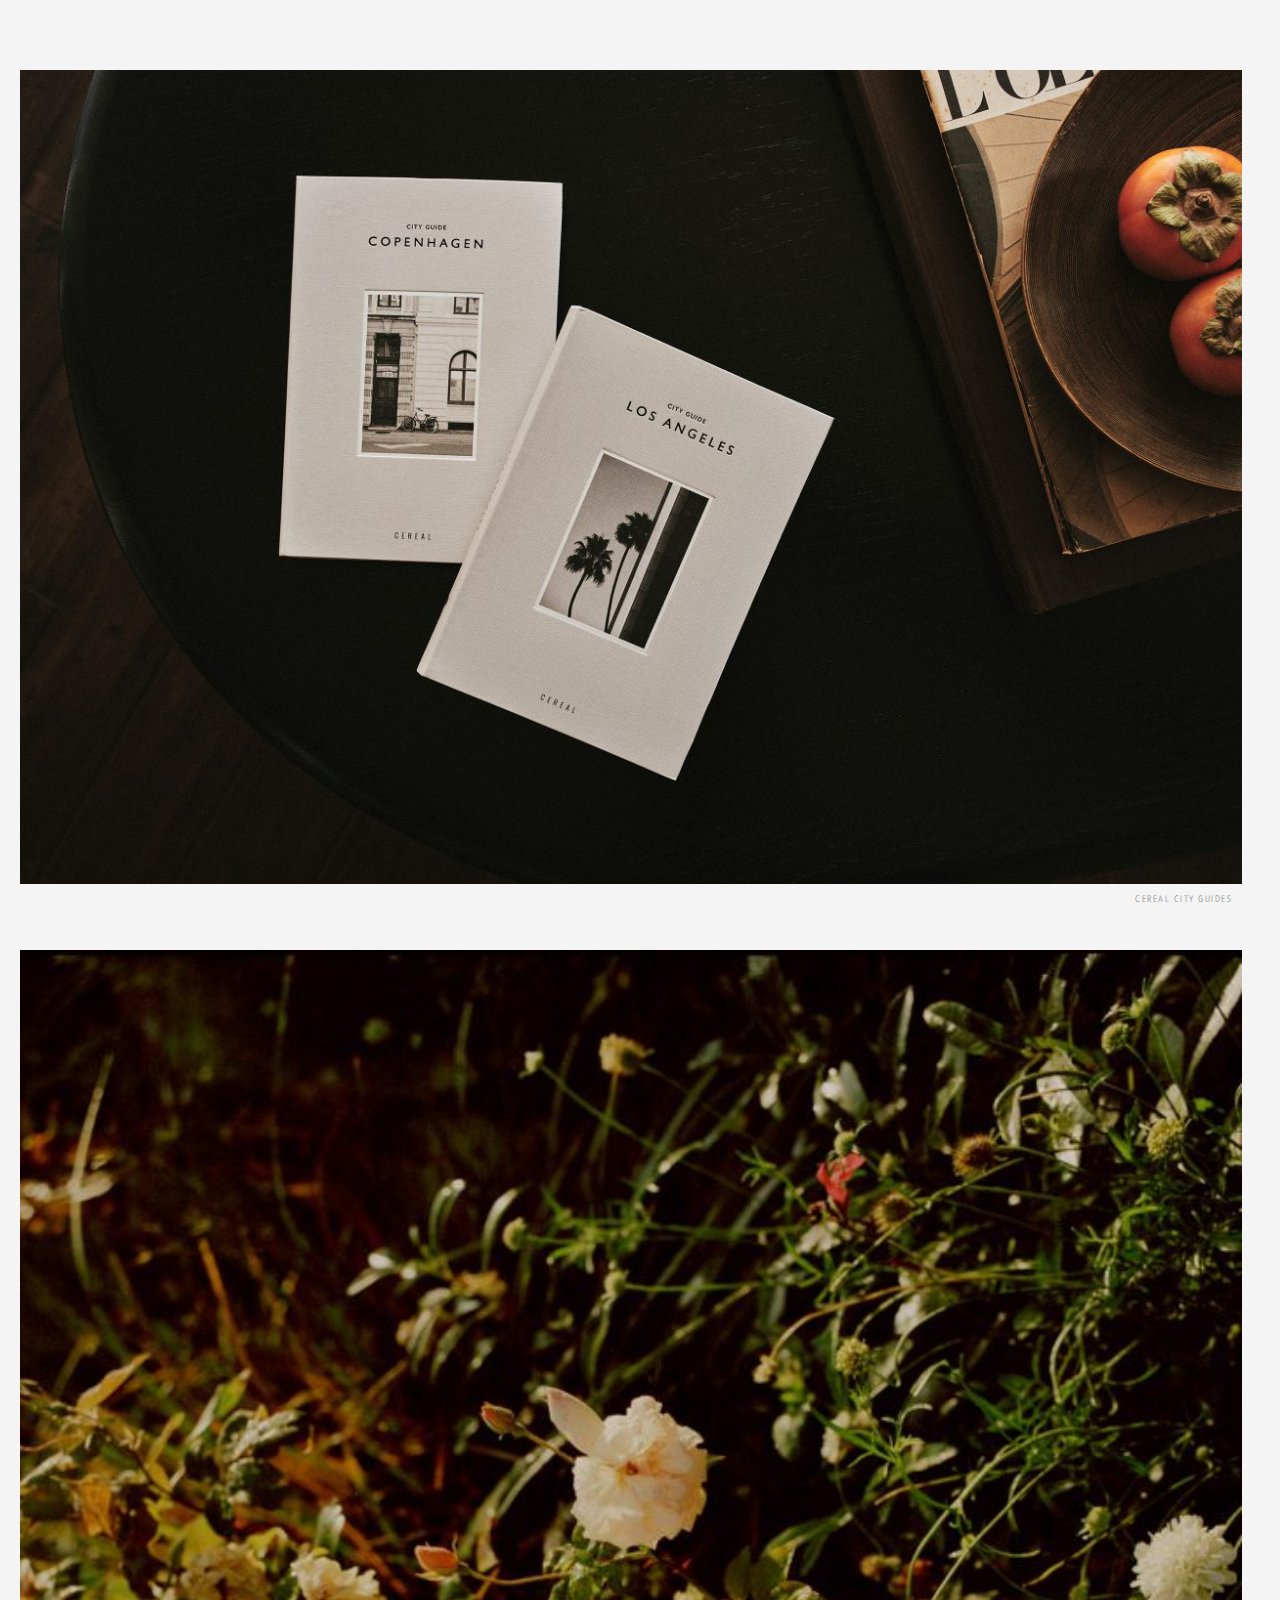
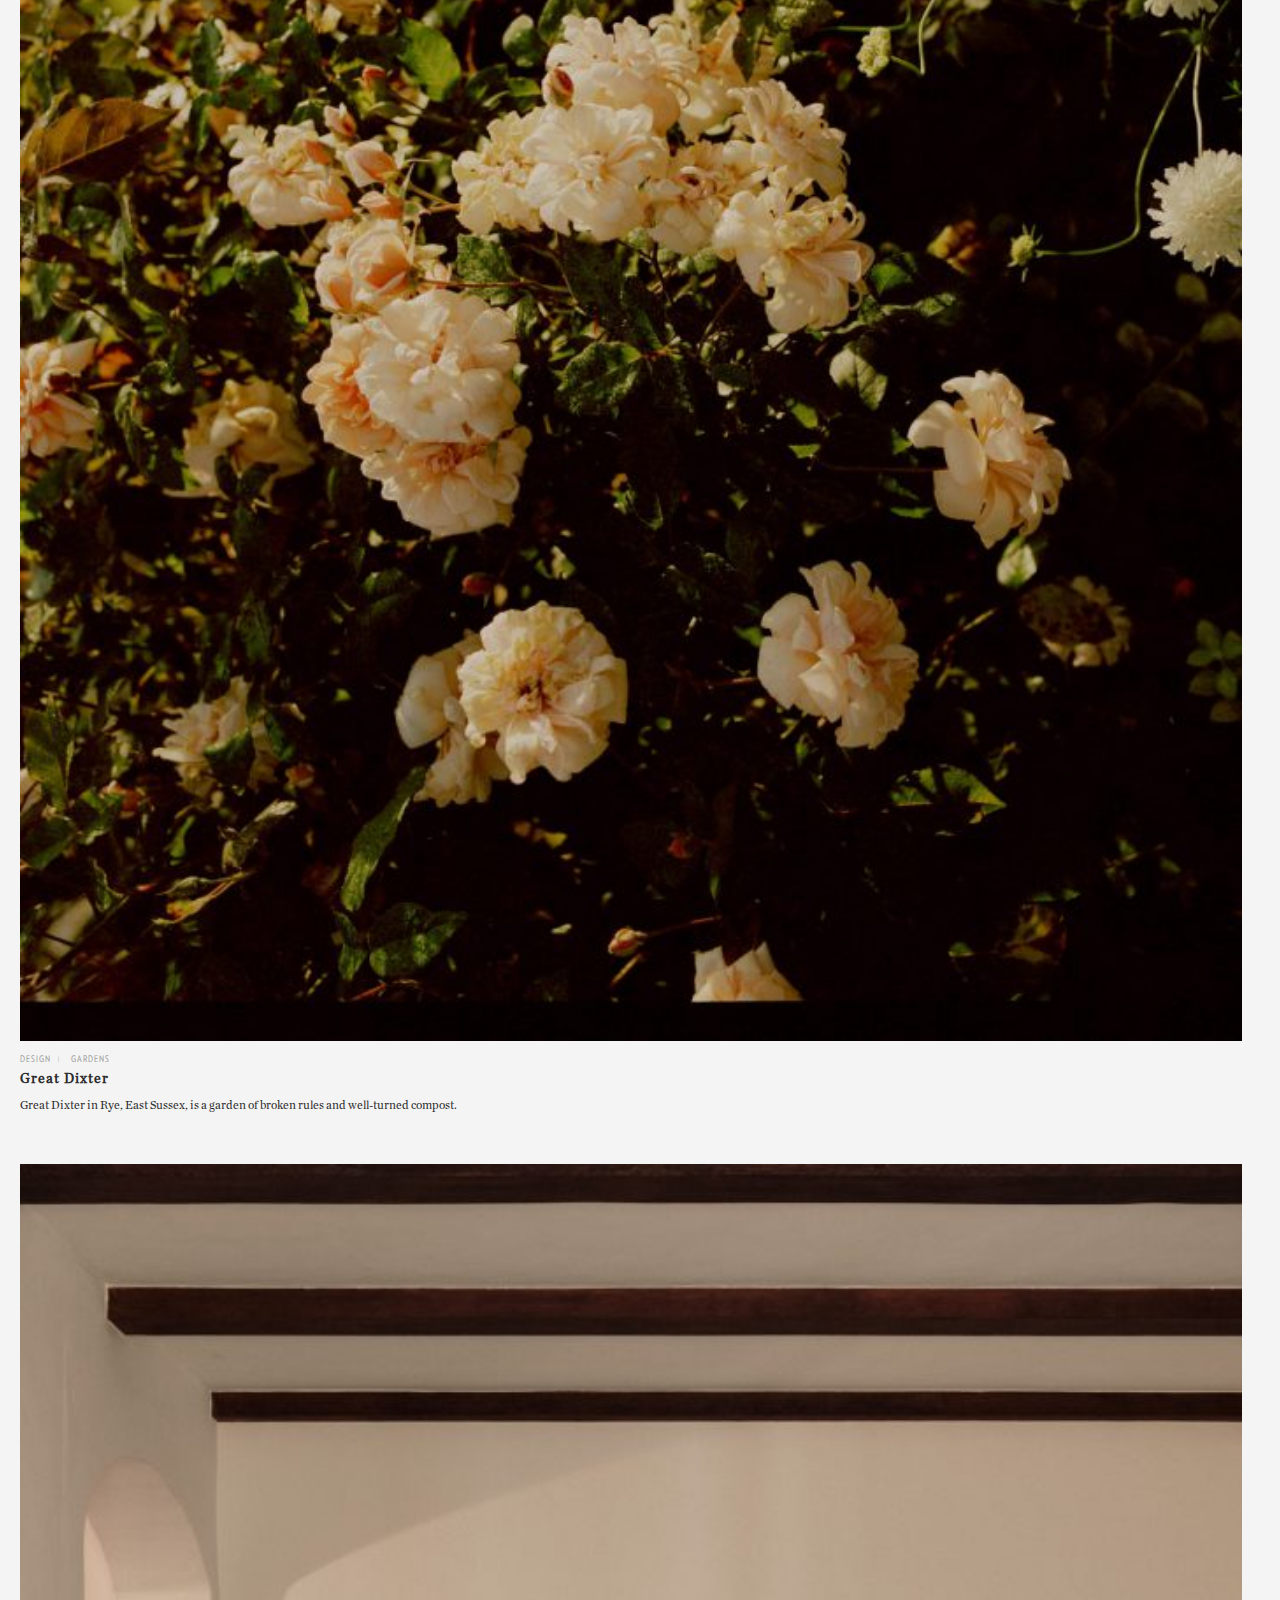
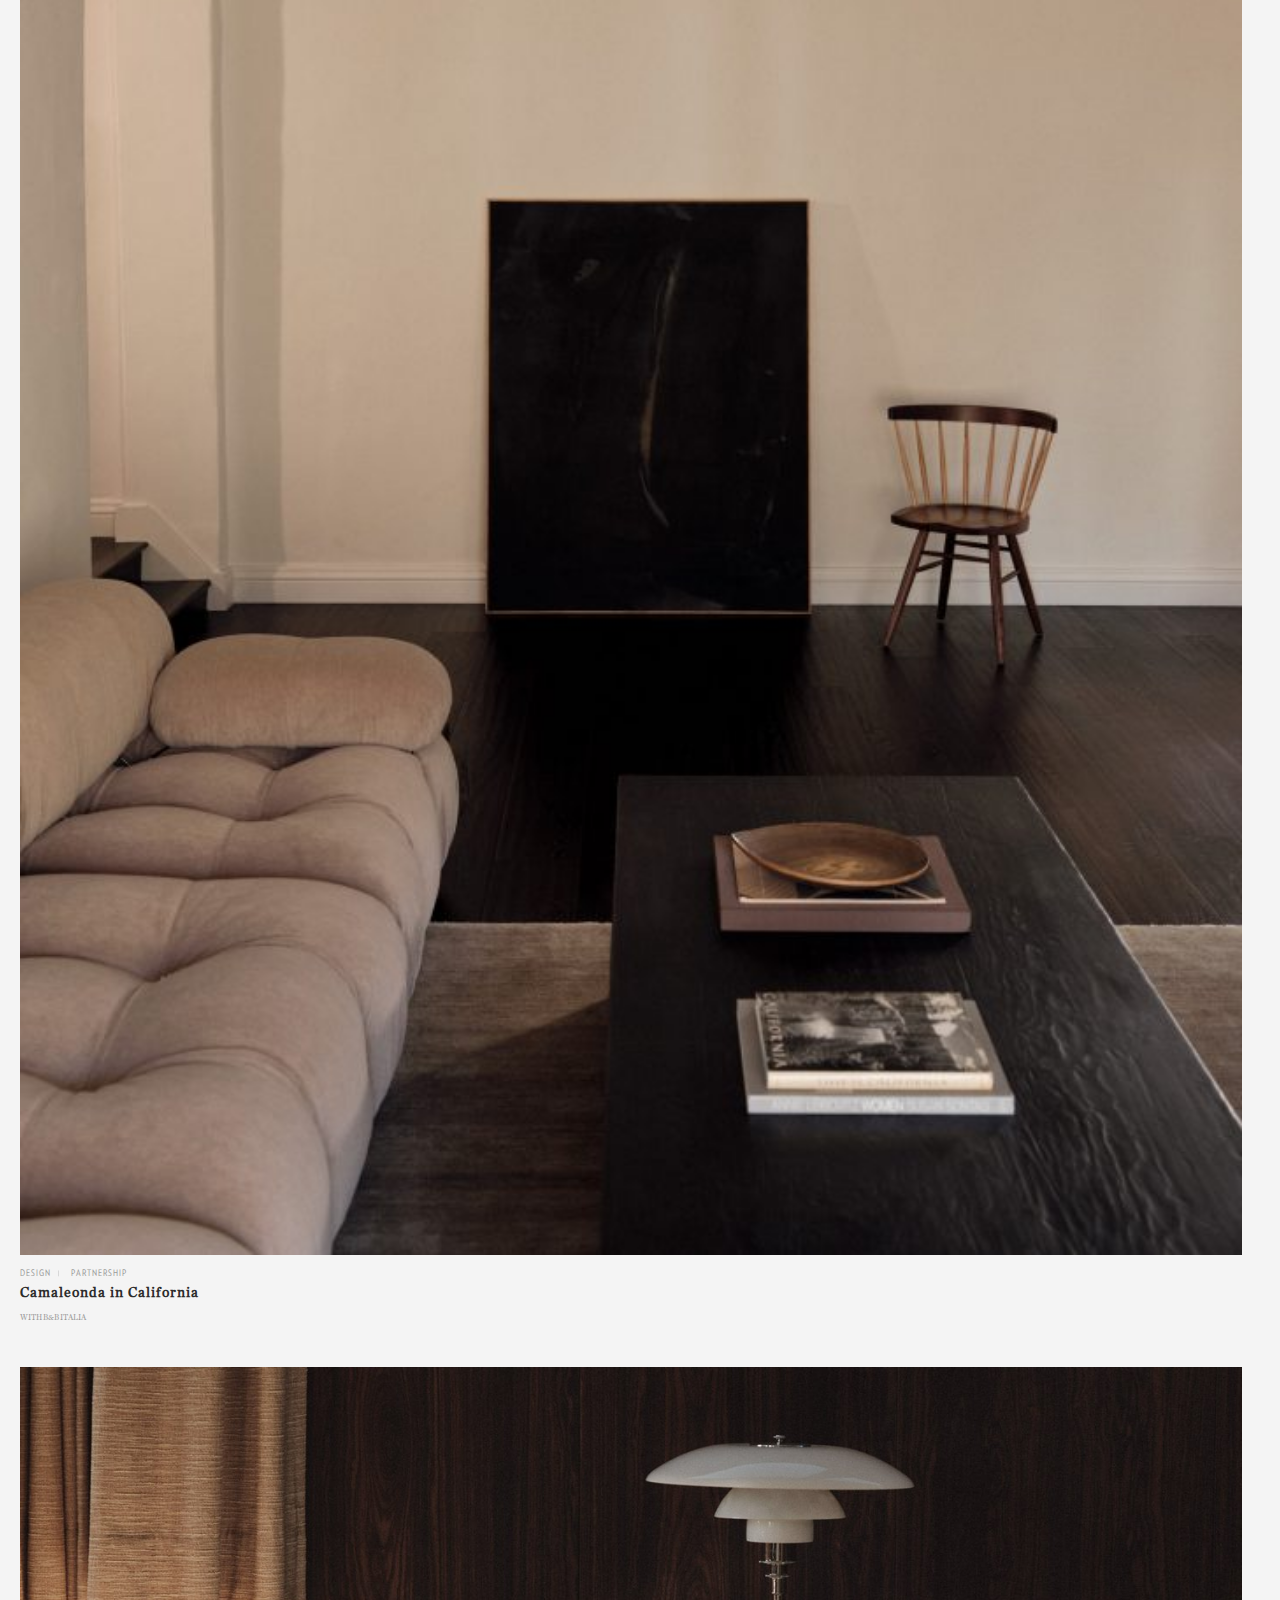
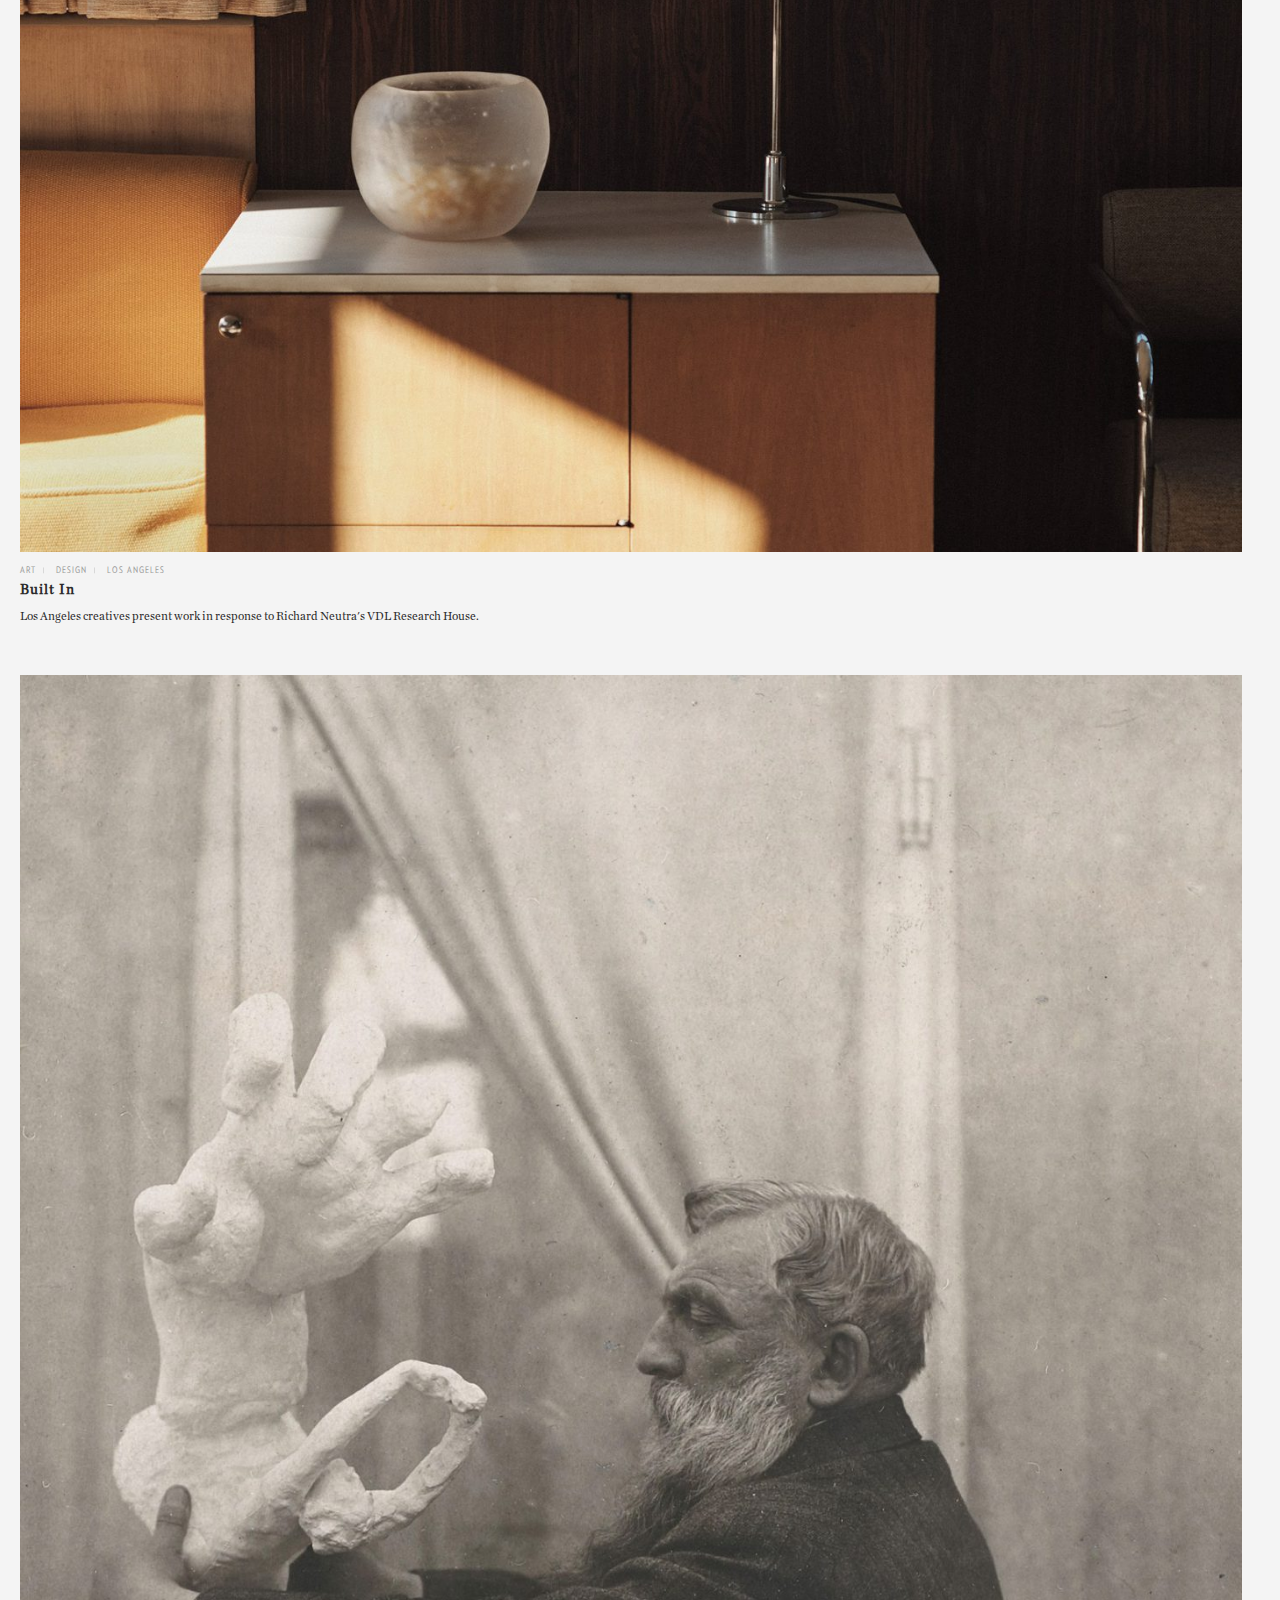
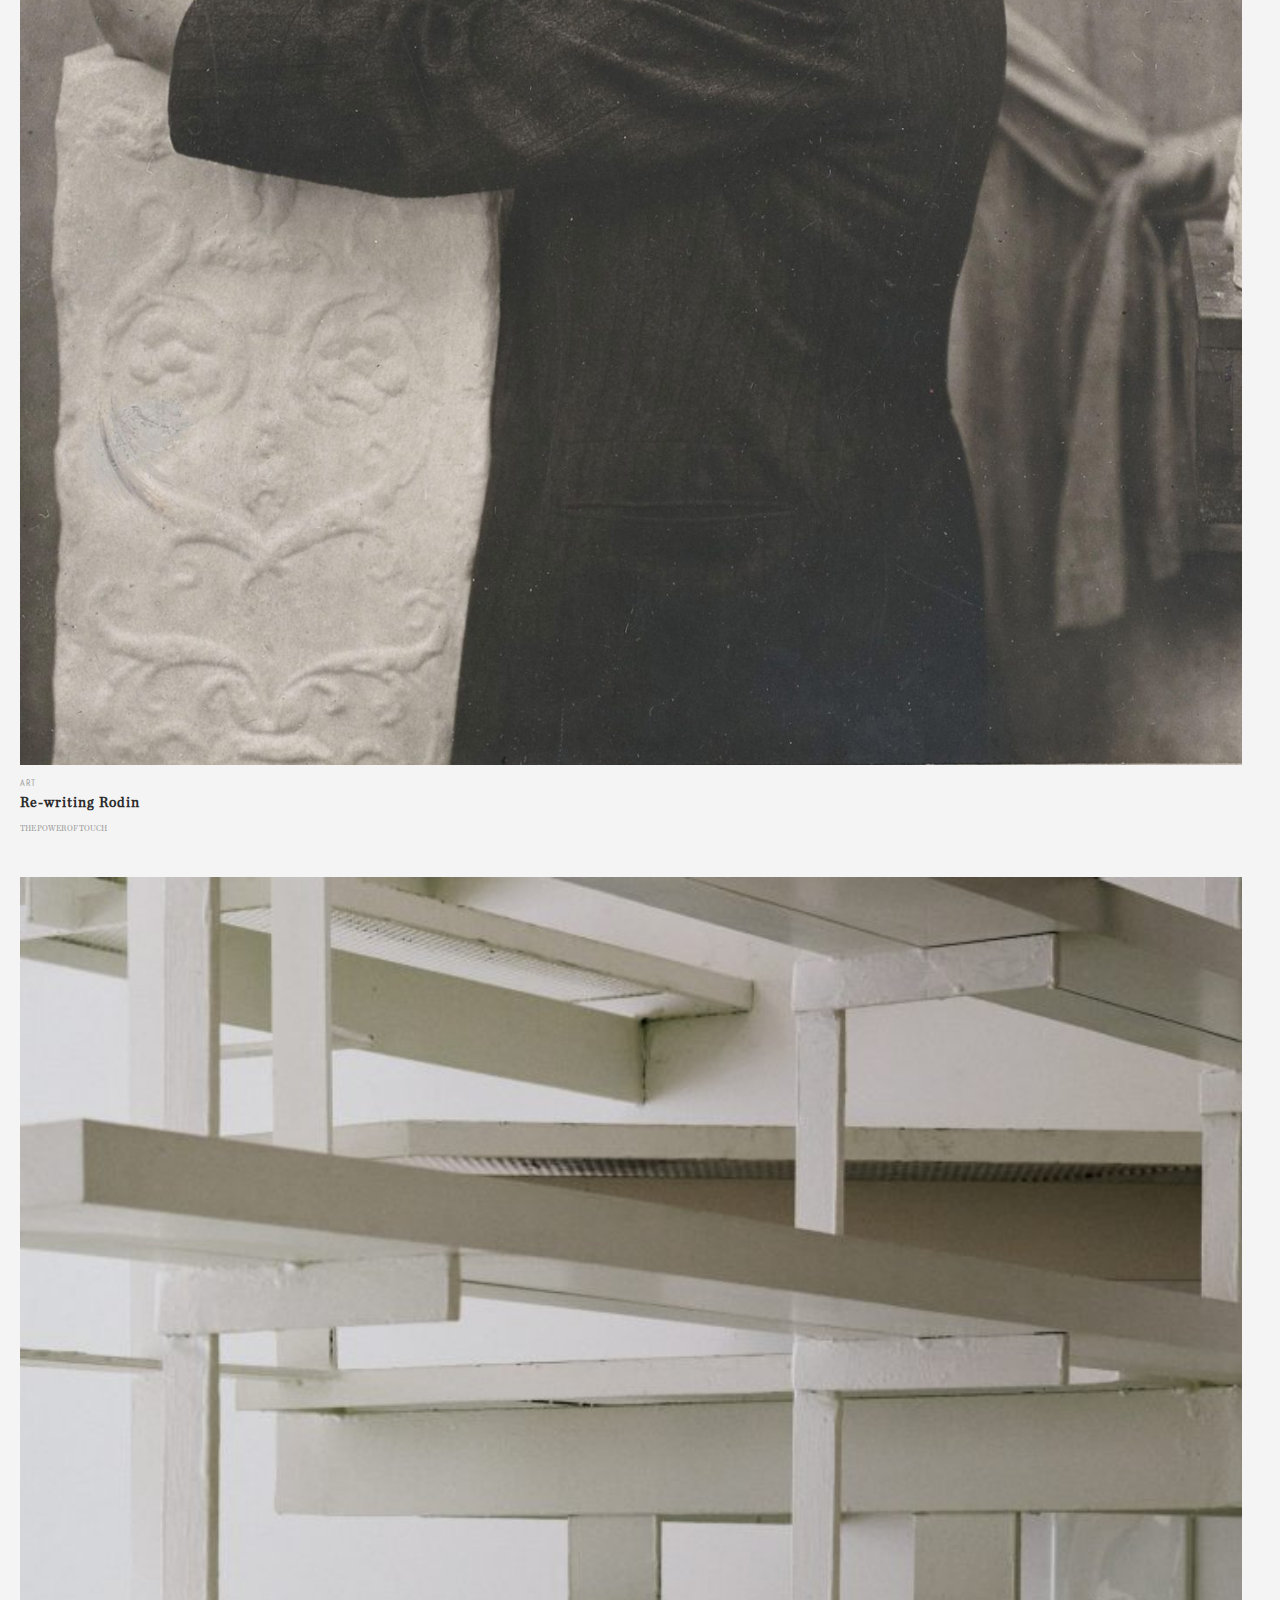
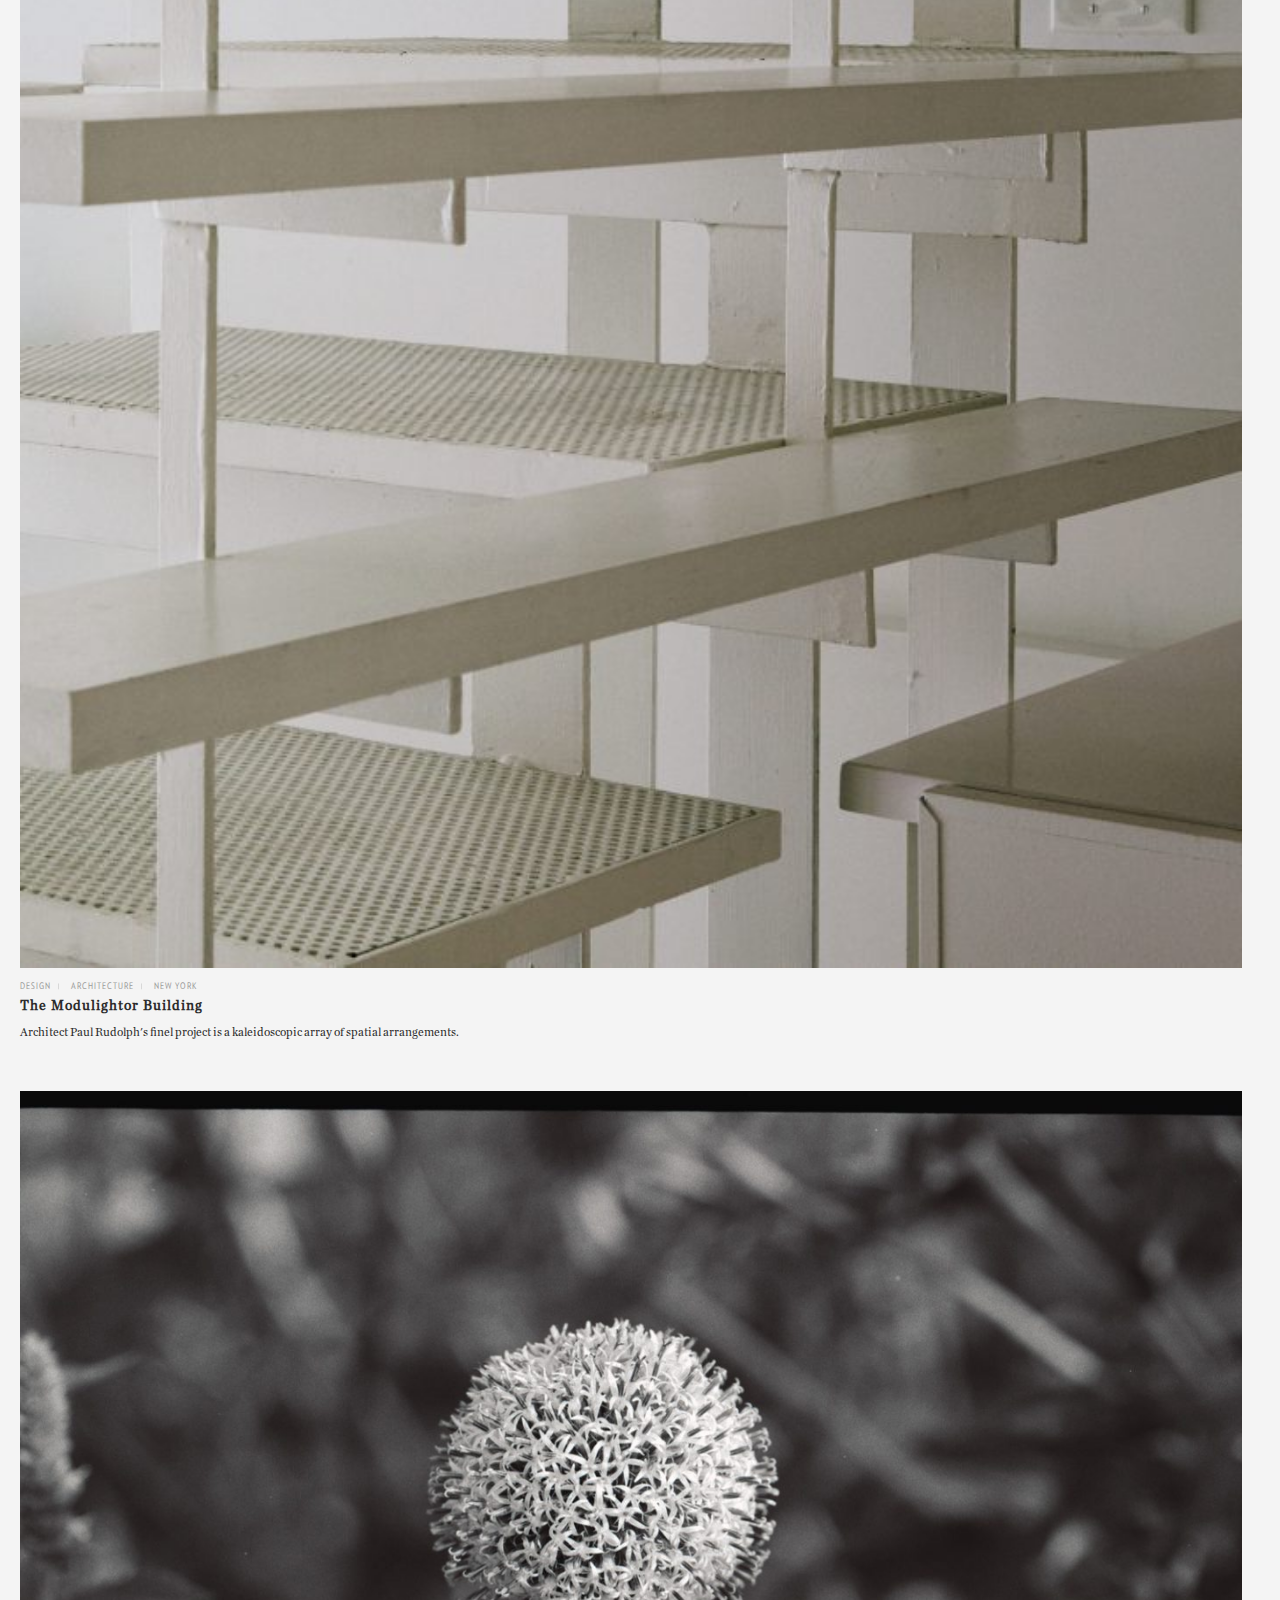
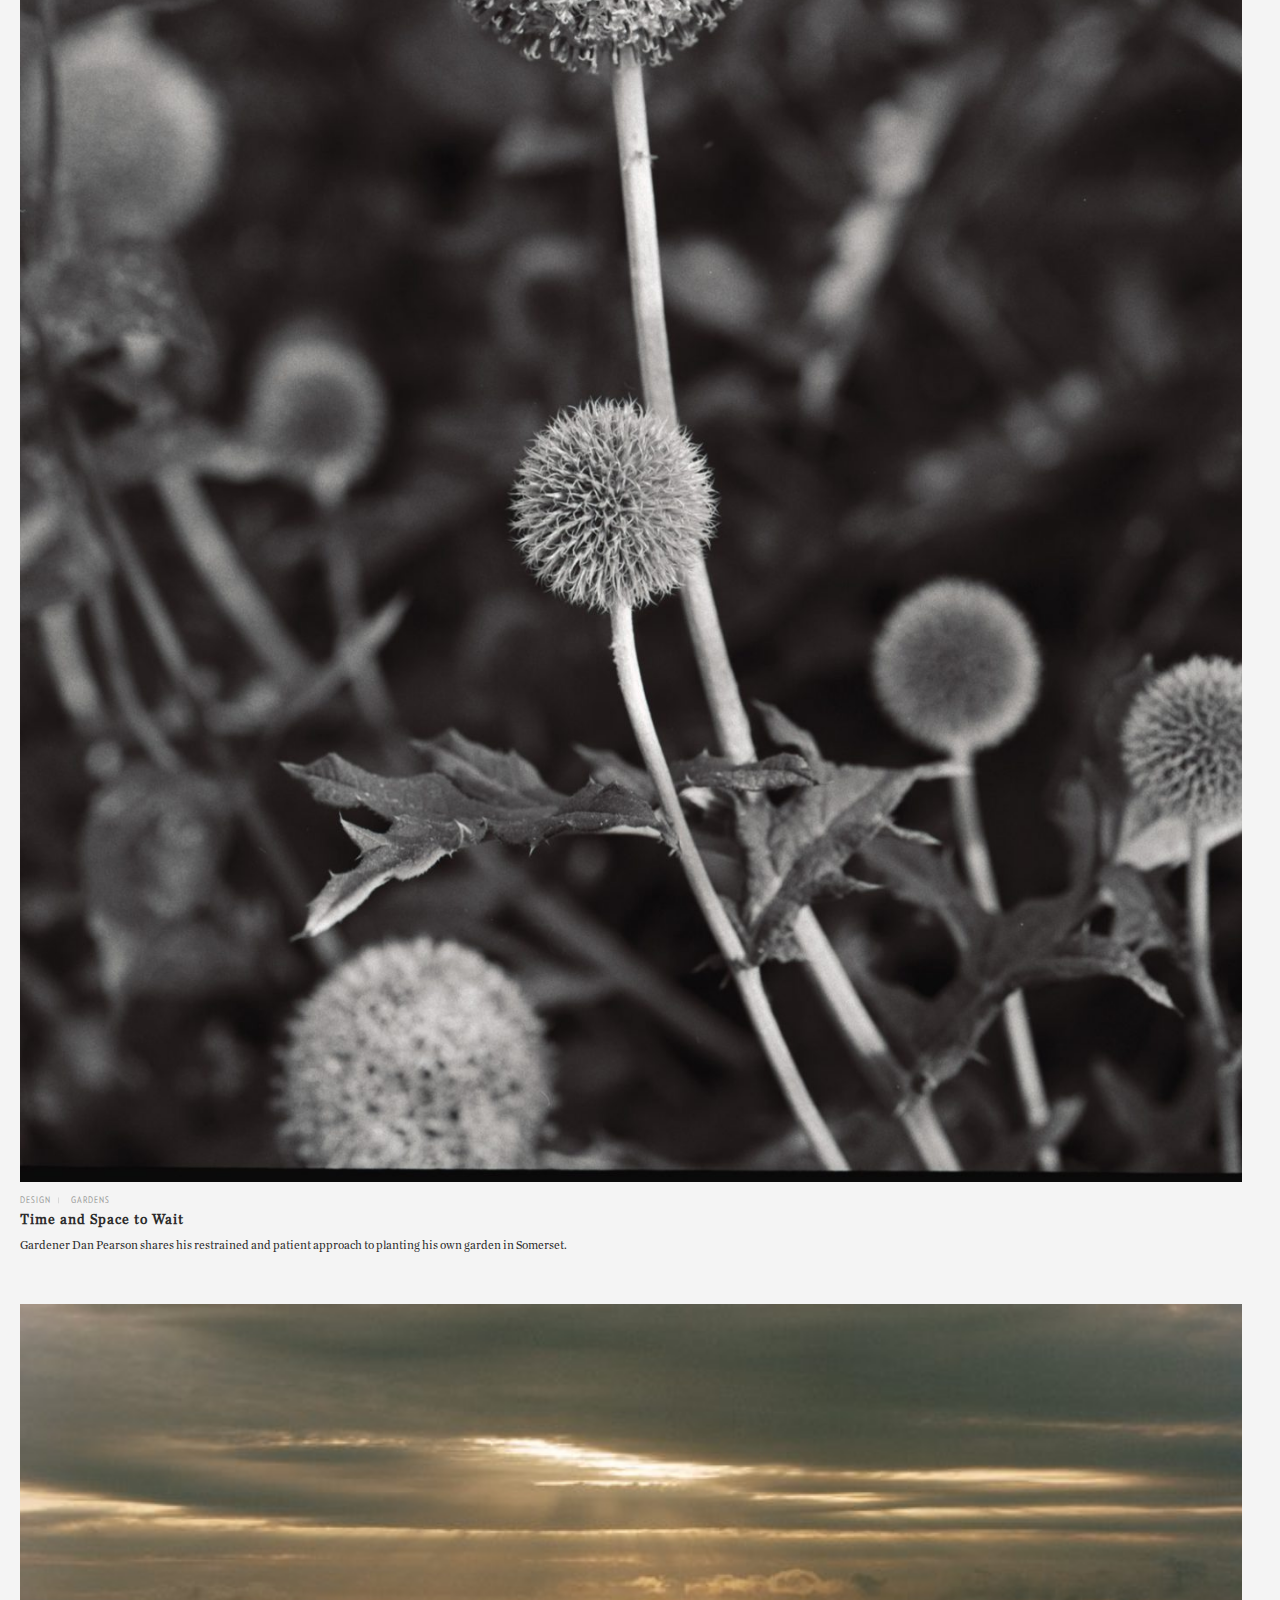
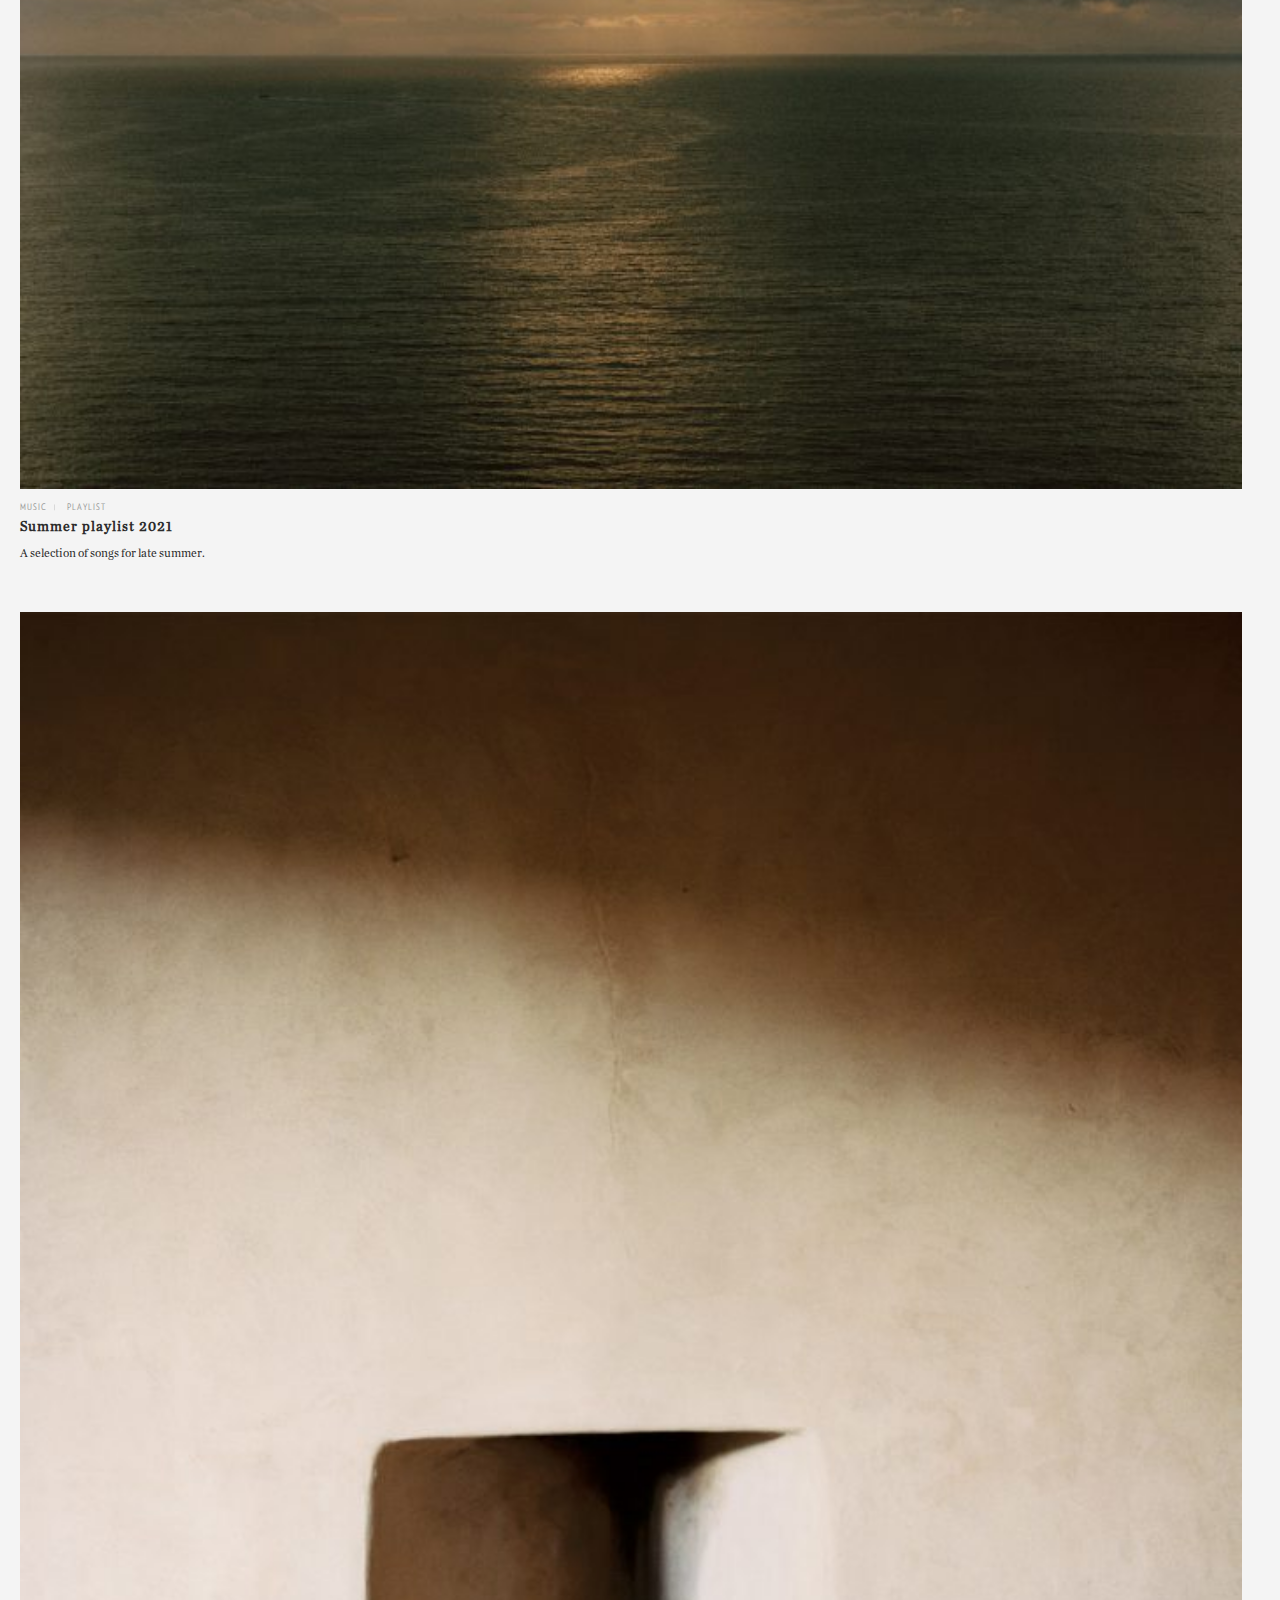
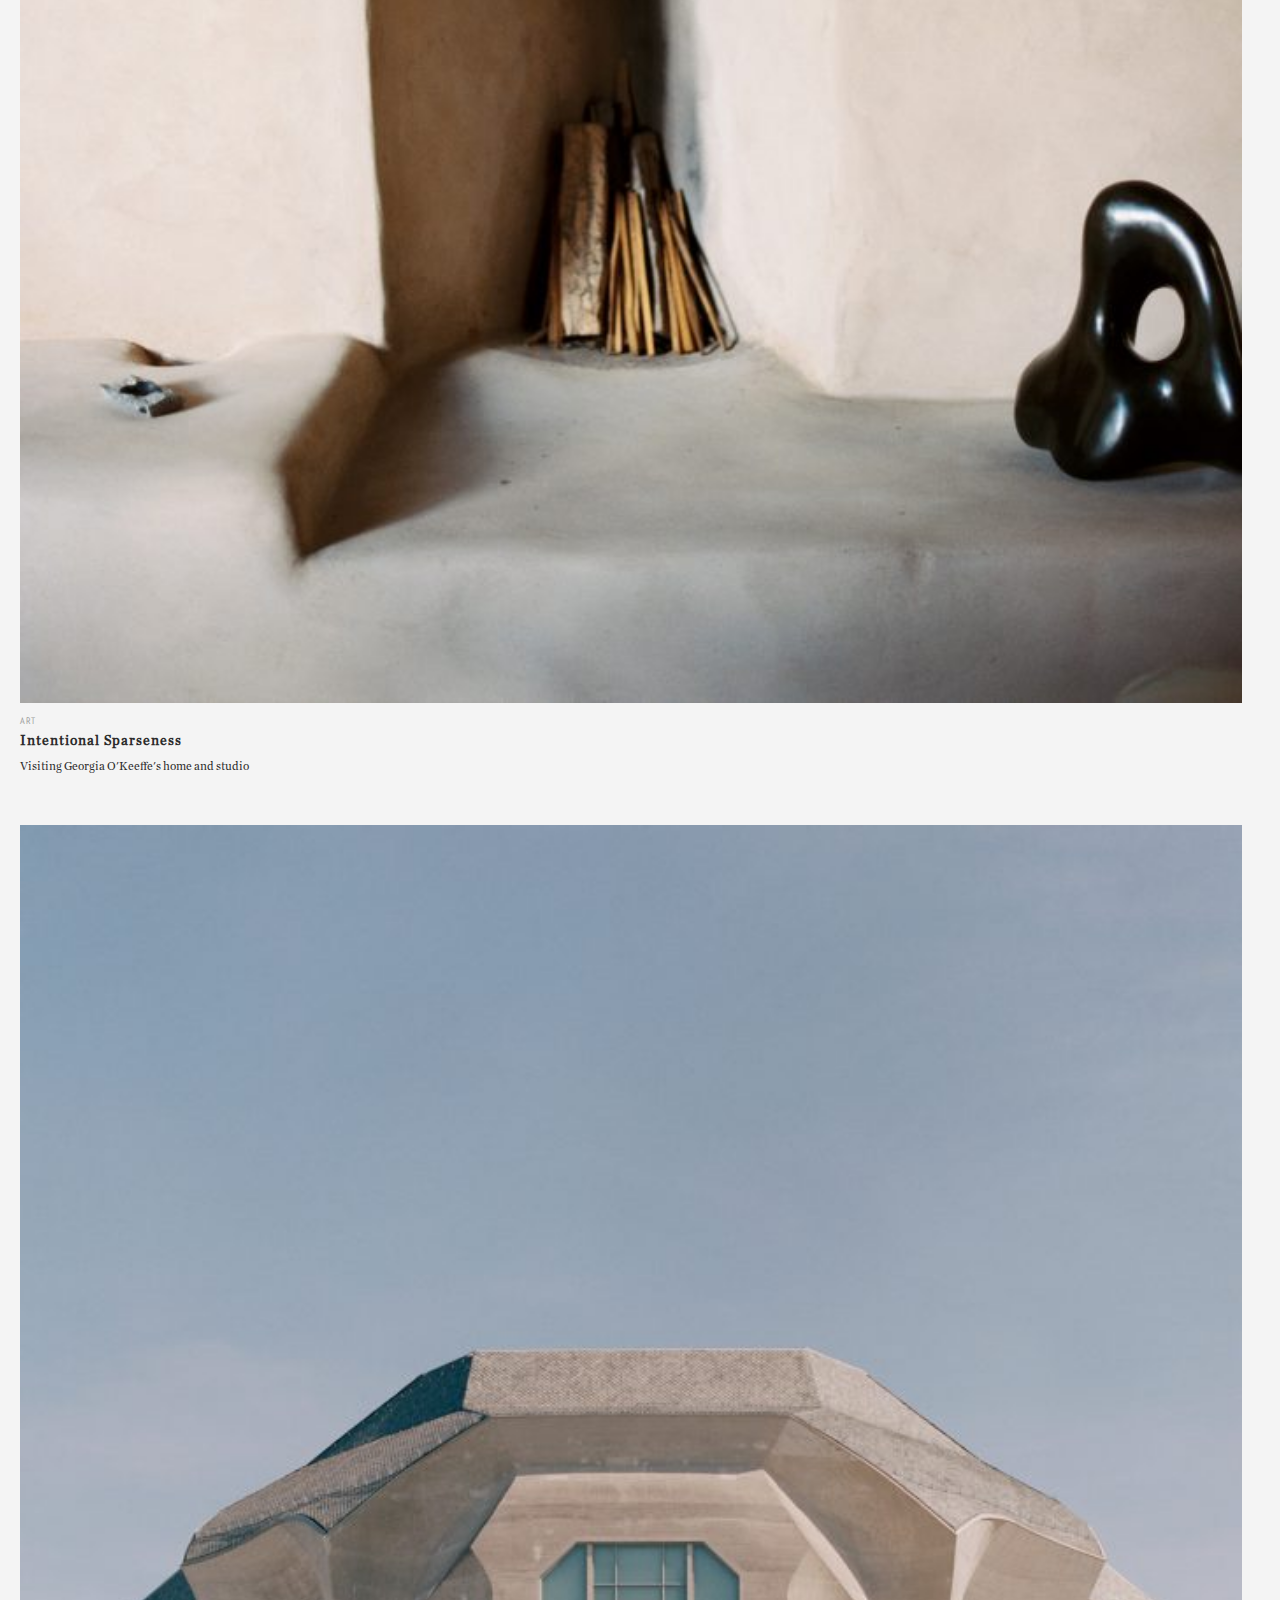
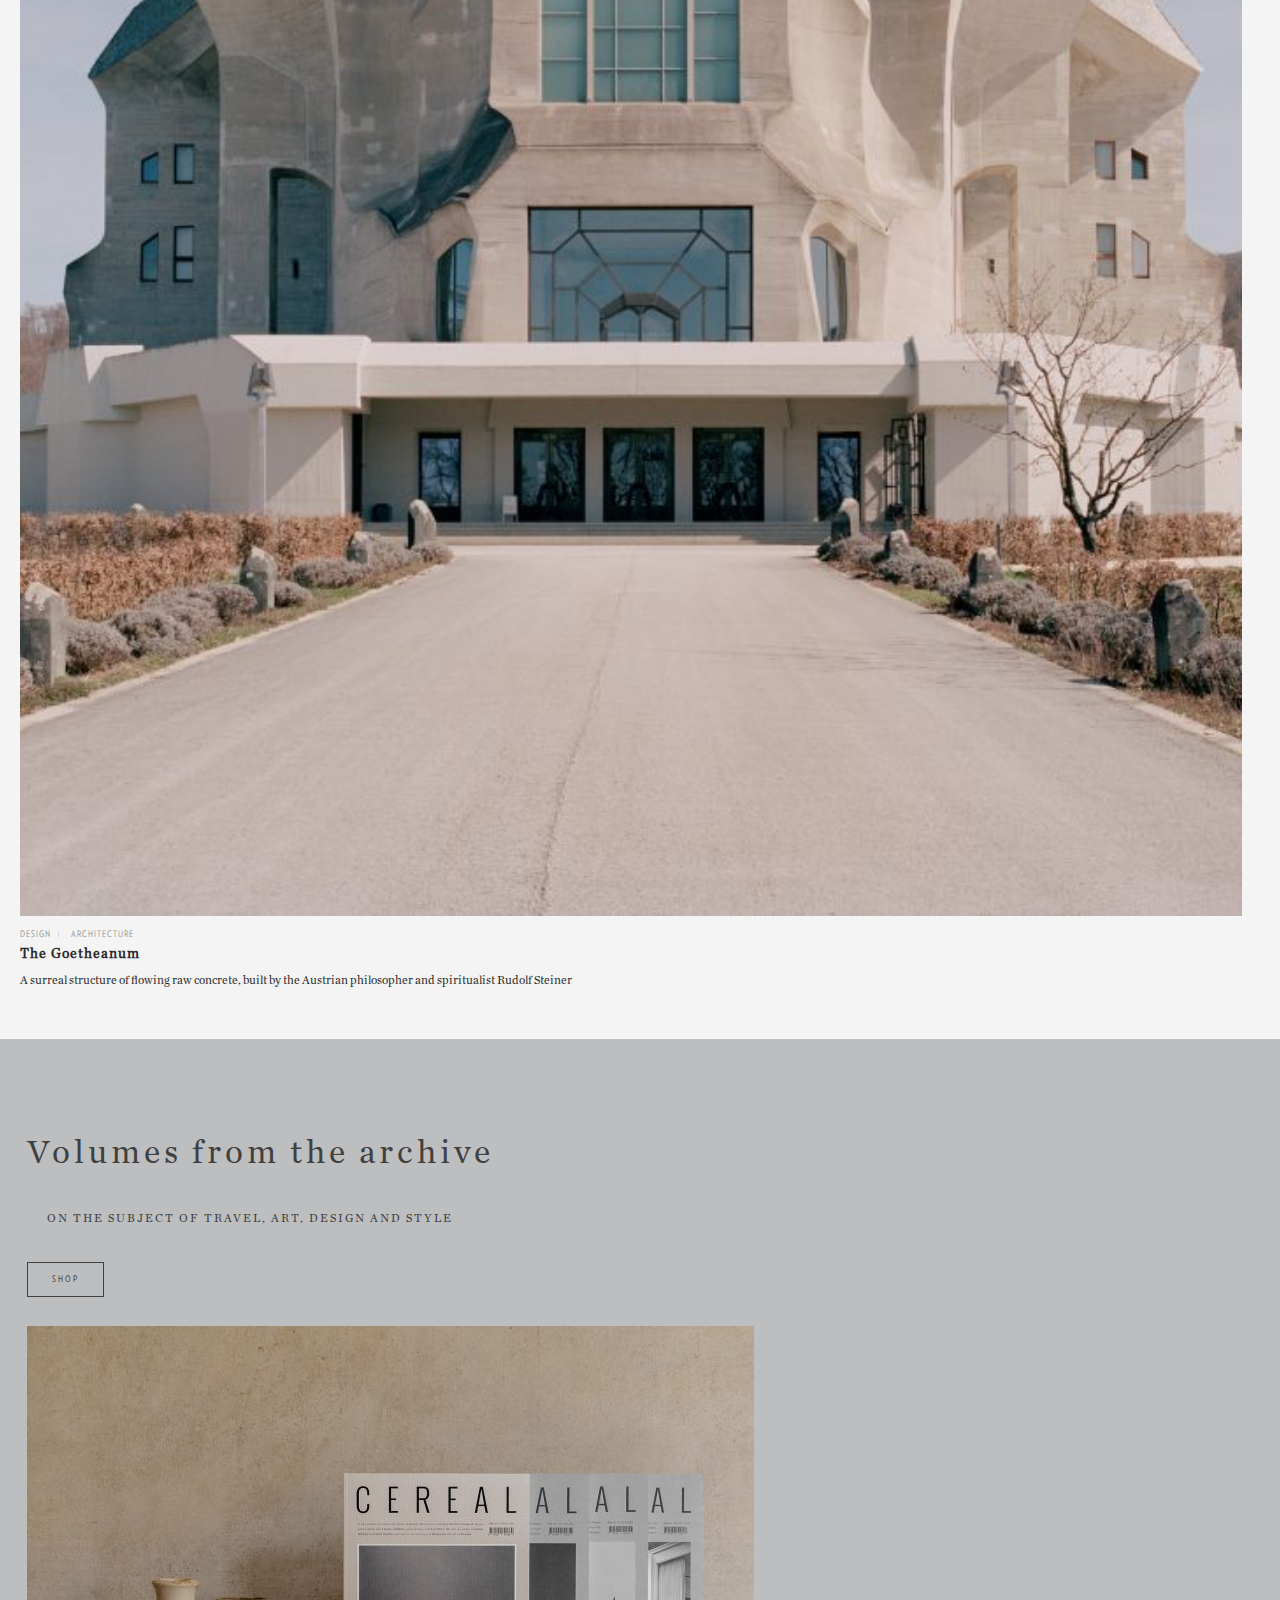
==== index.html @ 18f29eb4 "Add files via upload" ====
<!doctype html>
<html lang="nl">

<head>
	<meta charset="UTF-8">
	<meta name="author" content="jouw naam">
	<meta name="viewport" content="width=device-width, initial-scale=1">


	<title>CEREAL</title>

	<link href="styles/style.css" rel="stylesheet">
	<link rel="icon" type="image/svg+xml" href="images/favicon.svg">
</head>

<body>
	<header>
		<section aria-label="header">
			<div>
				<h1>
					<a href="index.html">CEREAL</a>
				</h1>
				<ul>
					<li>
						<a href="#my-acount">my acount</a>
					</li>
					<li>
						<a href="#search">search</a>
					</li>
					<li>
						<a href="/html/menu.html">menu</a>
					</li>
				</ul>
			</div>
		</section>
	</header>

	<main>
		<section aria-label="artikelen" class="artikelen">
			<ul>
				<li>
					<a href="#">
						<img src="images\CIty-guides-homepage-1250x833.jpg" alt="City Guides Homepage">
					</a>
					<a href="#">CEREAL CITY GUIDES</a>
				</li>
			</ul>
			<ul>
				<li>
					<a href="#">
						<img src="images/GreatDixter-696x963.jpg" alt="Great Dixter">
					</a>
					<div class="postcategories">
					<a href="#">design</a>
					<a href="#">gardens</a>
					</div>
					<h2>
						<a href="#">Great Dixter</a>
					</h2>
					<p>Great Dixter in Rye, East Sussex, is a garden of broken rules and well-turned compost.</p>
				</li>

				<li>
					<a href="#">
						<img src="images/CamalcondaInCalifornia.jpg" alt="Camaleonda in California">
					</a>
					<div class="postcategories">
					<a href="#">design</a>
					<a href="#">partnership</a>
					</div>
					<h2>
						<a href="#">Camaleonda in California</a>
					</h2>
					<p>with b&b italia</p>
				</li>

				<li>
					<a href="#">
						<img src="images/BuiltIn-1455x935.jpg" alt="Built In">
					</a>
					<div class="postcategories">
					<a href="#">art</a>
					<a href="#">design</a>
					<a href="#">los angeles</a>
				</div>
					<h2>
						<a href="#">Built In</a>
					</h2>
					<p>Los Angeles creatives present work in response to Richard Neutra's VDL Research House.</p>
				</li>

				<li>
					<a href="#">
						<img src="images/Re-writingRodin-1392x1926.jpg" alt="Re-writing Rodin">
					</a>
					<div class="postcategories">
					<a href="#">art</a>
				</div>
					<h2>
						<a href="#">Re-writing Rodin</a>
					</h2>
					<p>the power of touch</p>
				</li>

				<li>
					<a href="#">
						<img src="images/TheModulightorBuilding-696x963.jpg" alt="The Modulightor Building">
					</a>
					<div class="postcategories">
					<a href="#">design</a>
					<a href="#">architecture</a>
					<a href="#">new york</a>
				</div>
					<h2>
						<a href="#">The Modulightor Building</a>
					</h2>
					<p>Architect Paul Rudolph's finel project is a kaleidoscopic array of spatial arrangements.</p>
				</li>

				<li>
					<a href="#">
						<img src="images/TimeAndSpaceToWait-1392x1926.jpg" alt="Time and Space to Wait">
					</a>
					<div class="postcategories">
					<a href="#">design</a>
					<a href="#">gardens</a>
				</div>
					<h2>
						<a href="#">Time and Space to Wait</a>
					</h2>
					<p>Gardener Dan Pearson shares his restrained and patient approach to planting his own garden in
						Somerset.</p>
				</li>

				<li>
					<a href="#">
						<img src="images/SummerPlaylist2021-727x467.jpg" alt="Summer Playlist 2021">
					</a>
					<div class="postcategories">
					<a href="#">music</a>
					<a href="#">playlist</a>
				</div>
					<h2>
						<a href="#">Summer playlist 2021</a>
					</h2>
					<p>A selection of songs for late summer.</p>
				</li>

				<li>
					<a href="#">
						<img src="images/IntentionalSparseness-696x963.jpg" alt="Intentional Sparseness">
					</a>
					<div class="postcategories">
					<a href="#">art</a>
				</div>
					<h2>
						<a href="#">Intentional Sparseness</a>
					</h2>
					<p>Visiting Georgia O'Keeffe's home and studio</p>
				</li>

				<li>
					<a href="#">
						<img src="images/TheGotheanum-696x963.jpg" alt="The Goetheanum">
					</a>
					<div class="postcategories">
					<a href="#">design</a>
					<a href="#">architecture</a>
				</div>
					<h2>
						<a href="#">The Goetheanum</a>
					</h2>
					<p>A surreal structure of flowing raw concrete, built by the Austrian philosopher and spiritualist
						Rudolf Steiner</p>
				</li>
			</ul>
		</section>

		<section aria-label="featuredproducts" class="featuredproducts">
			<div class="wrapper">
				<ul>
					<div class="subscriptiontext">
						<h3>Volumes from the archive</h3>
						<p>on the subject of travel, art, design and style</p>
						<a href="#">shop</a>
					</div>
					<div class="subscriptionimg">
					<img src="./images/cereal-727x467.jpg" alt="Cereal">
				</div>
				</ul>

				<h2>featured products</h2>

				<ul>
					<li>
						<a href="#">
							<img src="./images/LAGuidebook-1032x663.jpg" alt="Los Angeles Guidebook">
							<h2>Los Angeles Guidebook</h2>
							<p>cereal city guide</p>
						</a>
					</li>

					<li>
						<a href="#">
							<img src="./images/CopenhagenGuidebook-1032x663.jpg" alt="Copenhagen Guidebook">
							<h2>Copenhagen Guidebook</h2>
							<p>CEREAL CITY GUIDE</p>
						</a>
					</li>

					<li>
						<a href="#">
							<img src="./images/CerealVolume21-1032x663.jpg" alt="Cereal Volume 21">
							<h2>Cereal Volume 21</h2>
							<p>SPRING SUMMER 2021</p>
							<span>sold out</span>	
						</a>
					</li>
				</ul>
			</div>
		</section>


	</main>

	<footer>
		<section aria-label="site-info" class="site-info">
				<div class="about-text">
					<p>Cereal is a biannual, travel & style magazine based in the United Kingdom, Each issue focusses on
						a
						select number of destinations, alongside engaging interviews and stories on unique
						design, art, and fashion.
					</p>
					<a href="index.html">cereal</a>
				</div>
				<div class="footer-menus">
					<div>
					<ul>
						<span>INFO</span>
						<li>
							<a href="#">Stocklist</a>
						</li>
						<li>
							<a href="#">Contact</a>
						</li>
						<li>
							<a href="#">Career</a>
						</li>
					</ul>
				</div>
				<div>
					<ul>
						<span>MEDIA</span>
						<li>
							<a href="#">Playlist</a>
						</li>
						<li>
							<a href="#">Films</a>
						</li>
					</ul>
				</div>
				<div>
					<ul>
						<span>WEBSITE</span>
						<li>
							<a href="#">Terms</a>
						</li>
						<li>
							<a href="#">Shipping</a>
						</li>
						<li>
							<a href="#">FAQs</a>
						</li>
					</ul>
				</div>
				</div>
				<div class="footer-social">
					<span>newsletter</span>
					<form action="#">
						<input type="email" value="" name="EMAIL" class="email" id="mce-EMAIL-footer" placeholder="enter email" required="">
						<input type="submit" value="Subscribe" name="subscribe" id="mc-embedded-subscribe-footer" class="button">
					</form>
					<a href="https://instagram.com/cerealmag" target="_blank" rel="noopener">CEREAL instagram
					<svg xmlns="http://www.w3.org/2000/svg" width="14" height="16">
						<path d="M9.143 8c0-1.259-1.027-2.286-2.286-2.286S4.571 6.741 4.571 8s1.027 2.286 2.286 2.286S9.143 9.259 9.143 8zm1.232 0c0 1.946-1.571 3.518-3.518 3.518S3.339 9.947 3.339 8 4.91 4.482 6.857 4.482 10.375 6.053 10.375 8zm.964-3.661c0 .455-.366.821-.821.821s-.821-.366-.821-.821.366-.821.821-.821.821.366.821.821zM6.857 2.375c-1 0-3.143-.08-4.045.277-.313.125-.545.277-.786.518s-.393.473-.518.786c-.357.902-.277 3.045-.277 4.045s-.08 3.143.277 4.045c.125.313.277.545.518.786s.473.393.786.518c.902.357 3.045.277 4.045.277s3.143.08 4.045-.277c.313-.125.545-.277.786-.518s.393-.473.518-.786c.357-.902.277-3.045.277-4.045s.08-3.143-.277-4.045c-.125-.313-.277-.545-.518-.786s-.473-.393-.786-.518c-.902-.357-3.045-.277-4.045-.277zM13.714 8c0 .946.009 1.884-.045 2.83-.054 1.098-.304 2.071-1.107 2.875s-1.777 1.054-2.875 1.107c-.946.054-1.884.045-2.83.045s-1.884.009-2.83-.045c-1.098-.054-2.071-.304-2.875-1.107S.098 11.928.045 10.83C-.009 9.884 0 8.946 0 8s-.009-1.884.045-2.83c.054-1.098.304-2.071 1.107-2.875s1.777-1.054 2.875-1.107c.946-.054 1.884-.045 2.83-.045s1.884-.009 2.83.045c1.098.054 2.071.304 2.875 1.107s1.054 1.777 1.107 2.875c.054.946.045 1.884.045 2.83z"></path>
					</svg>
					</a>
					<a href="https://www.twitter.com/cerealmag" target="_blank" rel="noopener">CEREAL Twitter
					<svg xmlns="http://www.w3.org/2000/svg" width="15" height="16">
						<path d="M14.464 3.643c-.393.571-.884 1.08-1.446 1.491.009.125.009.25.009.375 0 3.813-2.902 8.205-8.205 8.205-1.634 0-3.152-.473-4.429-1.295.232.027.455.036.696.036 1.348 0 2.589-.455 3.58-1.232-1.268-.027-2.33-.857-2.696-2 .179.027.357.045.545.045.259 0 .518-.036.759-.098C1.956 8.902.964 7.741.964 6.34v-.036c.384.214.83.348 1.304.366C1.491 6.152.982 5.268.982 4.268c0-.536.143-1.027.393-1.455 1.42 1.75 3.554 2.893 5.946 3.018-.045-.214-.071-.438-.071-.661 0-1.589 1.286-2.884 2.884-2.884.83 0 1.58.348 2.107.911.652-.125 1.277-.366 1.83-.696-.214.67-.67 1.232-1.268 1.589.58-.063 1.143-.223 1.661-.446z"></path>
					  </svg>
					</a>
					<a href="https://www.facebook.com/cerealmag" target="_blank" rel="noopener">CEREAL Facebook
					<svg xmlns="http://www.w3.org/2000/svg" width="9" height="16">
						<path d="M8.563.107v2.357H7.161c-1.098 0-1.304.527-1.304 1.286v1.688h2.616l-.348 2.643H5.857v6.777H3.125V8.081H.848V5.438h2.277V3.492c0-2.259 1.384-3.491 3.402-3.491.964 0 1.795.071 2.036.107z"></path>
					  </svg>
					</a>
					<a href="https://uk.pinterest.com/cerealmag/" target="_blank" rel="noopener">CEREAL instagram
					<svg xmlns="http://www.w3.org/2000/svg" width="11" height="16">
						<path d="M0 5.33C0 2.035 3.018 0 6.071 0c2.804 0 5.357 1.929 5.357 4.884 0 2.777-1.42 5.857-4.58 5.857-.75 0-1.696-.375-2.063-1.071-.679 2.688-.625 3.089-2.125 5.143l-.125.045-.08-.089c-.054-.563-.134-1.116-.134-1.679 0-1.821.839-4.455 1.25-6.223-.223-.455-.286-1.009-.286-1.509 0-.902.625-2.045 1.643-2.045.75 0 1.152.571 1.152 1.277 0 1.161-.786 2.25-.786 3.375 0 .768.634 1.304 1.375 1.304 2.054 0 2.688-2.964 2.688-4.545 0-2.116-1.5-3.268-3.527-3.268-2.357 0-4.179 1.696-4.179 4.089 0 1.152.705 1.741.705 2.018 0 .232-.17 1.054-.464 1.054-.045 0-.107-.018-.152-.027C.463 8.206-.001 6.501-.001 5.331z"></path>
					  </svg>
					</a>
				</div>
		</section>
	</footer>
	<script src="scripts/script.js"></script>
</body>

</html>
---- styles/style.css ----
/* CSS Document */
/* html {
  box-sizing:border-box;   */
/* } */
*, *::after, *::before {
  /* box-sizing: inherit; */
  box-sizing:border-box; 

}
:root {
  --color-grey-text:#999;
  --background-color:#f4f4f4;
  --background-color-2:#404040;
  --color-black-text:#2b2b2b;
  --footer-color:#4d4d4d;
}

/*****FONTS*****/
@font-face {
  font-family: 'Chronicle-Text-G1-Roman';
  src: url("/fonts/Chronicle-Text-G1-Roman.otf") format("otf"),
   url("/fonts/Chronicle-Text-G1-Roman.woff") format("woff"),
   url("/fonts/Chronicle-Text-G1-Roman.woff2") format("woff2");
}
@font-face {
  font-family: 'Chronicle-Text-G1-Bold';
  src: url("/fonts/Chronicle-Text-G1-Bold.otf") format("otf"),
   url("/fonts/Chronicle-Text-G1-Bold.woff") format("woff"),
   url("/fonts/Chronicle-Text-G1-Bold.woff2") format("woff2");
}
@font-face {
  font-family: 'VerlagCondensed-Book';
  src: url("/fonts/VerlagCondensed-Book.otf") format("otf"),
   url("/fonts/VerlagCondensed-Book.woff") format("woff"),
   url("/fonts/VerlagCondensed-Book.woff2") format("woff2");
}

@font-face {
  font-family: 'Verlag-Book';
  src: url("/fonts/Verlag-Book.otf") format("otf"),
   url("/fonts/Verlag-Book.woff") format("woff"),
   url("/fonts/Verlag-Book.woff2") format("woff2");
}

input {
  border:1px solid #ccc;
  /* border-top-style: solid;
  border-top-width: 1px; */
}

body{
  padding-top: 70px;
  overflow: auto;
  background: var(--background-color);
  margin: 0;
  display: block;
}

body, button, input, select, textarea {
  color:var(--background-color-2);
  font-size: 1em;
  line-height: 1.5s;
}

li {
  list-style-position: initial;
  list-style-image: initial;
  list-style-type: none;
  display: list-item;
}

a{
  text-decoration: none;
  background-color: transparent;
  color:var(--color-grey-text);

  transition-property: color;
    transition-duration: 0.3s;
    transition-timing-function: ease-in;
    transition-delay: 0s;
}

section {
  display: block;
}

ul {
  display: block;
  margin-block-start: 1em;
  margin-block-end: 1em;
  margin-inline-start: 0px;
  margin-inline-end: 0px;
  padding-inline-start: 40px;

  list-style-position: initial;
  list-style-image: initial;
  list-style-type: disc;

}
h2{
  display: block; /* zorgt voor goede positie*/
  font-size: 1.5em;
  margin-block-start: 0.83em;
  margin-block-end: 0.83em;
  margin-inline-start: 0;
  margin-inline-end: 0;
}

img {
  height: auto;
  max-width: 100%;
  border:0;
  opacity: 1;

  /* border-top-color: initial;
  border-top-style: initial;
  border-top-width: 0px;
  border-right-color: initial;
  border-right-style: initial;
  border-right-width: 0px;
  border-bottom-color: initial;
  border-bottom-style: initial;
  border-bottom-width: 0px;
  border-left-color: initial;
  border-left-style: initial;
  border-left-width: 0px;
  border-image-source: initial;
  border-image-slice: initial;
  border-image-width: initial;
  border-image-outset: initial;
  border-image-repeat: initial; */
}

p {
  margin-bottom: 1.5em;

  display: block;
  margin-block-start: 1em;
  margin-block-end: 1em;
  margin-inline-start: 0px;
  margin-inline-end: 0px;
}

h1, h2, h3 {
  clear: both;
}

div {
  display: block;
}
/********************************************************HEADER************************************************/

header {
  position:fixed;
  top:0;
  left:0;
  width: 100%;
  z-index: 9999;

  background-color: var(--background-color);
  padding: 10px 27px 10px 27px;
  display: block;

  transition-property: all;
    transition-duration: 0.3s;
    transition-timing-function: linear;
    transition-delay: 0s;
}

header section {
  position: relative;

  /**MARGIN**/
  max-width: 1800px;
  margin: 0px auto 0px auto;
}

header div {
  opacity: 1;

  /**FLEXBOX**/
  display: flex;
  flex-direction: row;
  flex-wrap: nowrap;
  justify-content: space-between;
  align-items: flex-start;
  /* display: block; */

  /**PADDING**/
  padding-top: 0px;
  padding-right: 2px;
  padding-bottom: 0px;
  padding-left: 2px;

  margin:0;
}

header h1, ul {
margin:0;
}

  


h1 a{
  /**LOGO**/
  background-image: url(https://readcereal.com/wp-content/themes/cereal/img/logo.svg);
  background-position: center;
  background-repeat: no-repeat;
  text-indent: -999999px;
  background-size: 120px auto;
  height: 50px;
  width: 120px;
  display: inline-block;
  position: relative;
}

header ul {
  width: auto;

  /**FLEXBOX**/
  display: flex;
  justify-content: flex-end;
  gap: 0.5em;
  white-space: nowrap;
}

header li:nth-of-type(1) a { 
  
  /**ICON MY ACCOUNT**/
  background-image: url(https://readcereal.com/wp-content/themes/cereal/img/account.svg);
  background-repeat: no-repeat;
  background-position: center;
  background-size: 14px 14px;
  height: 50px;
  width: 40px;
  display: block; /*zorg ervoor dat tekst weggaat en alleen icon zichtbaar is*/
  text-align: left;
  text-indent:-999999px; /*zorg ervoor dat tekst weggaat en alleen icon zichtbaar is*/
  margin-left: 5px;
}

header li:nth-of-type(2) a { 
  
  /**ICON SEARCH**/
  /* transition:background-image .3s linear; */
    /* background-size: 11px; */
  background-image: url(https://readcereal.com/wp-content/themes/cereal/img/searchIcon.svg);
  background-repeat:no-repeat;
  background-position:center;
  background-size: 14px 14px;
  height: 50px;
  width: 40px;
  display: block; /*zorg ervoor dat tekst weggaat en alleen icon zichtbaar is*/
  text-align: left;
  text-indent:-999999px; /*zorg ervoor dat tekst weggaat en alleen icon zichtbaar is*/
}

header li:nth-of-type(3) a {  
  
  /**ICON MENU**/
  background-image: url(https://readcereal.com/wp-content/themes/cereal/img/mMenu.svg);
  background-repeat:no-repeat;
  background-position:center;
  background-size: 17px 17px;
  height: 50px;
  display: block; /*zorg ervoor dat tekst weggaat en alleen icon zichtbaar is*/
  padding: 16px;
  outline: none;
  text-align: left;
  text-indent:-999999px; /*zorg ervoor dat tekst weggaat en alleen icon zichtbaar is*/
}



/*****************************************************MAIN***********************************************/

main {
padding:0;
display: block;
}

.artikelen{
  /*PADDING*/
  padding-top:0;
  padding-right: 20px;
  padding-bottom: 0;
  padding-left: 20px;

  /*MARGIN*/
  margin-top: 0px;
  margin-right: auto;
  margin-bottom: 0px;
  margin-left: auto;

  max-width: 1832px;
}

/**HOME MENU**/
.artikelen ul:nth-of-type(1) {
  text-align: right;
  position: relative;

  /* display: flex; */
  flex-wrap: wrap;
  justify-content: space-between;
  margin-right: -3.2%;
  padding: 0;
}

.artikelen ul:nth-of-type(1) li:nth-of-type(1) {
  width: 95.5%;
  margin-right: 4.5%;
  margin-bottom: 40px;
  flex-grow: 1;
  max-width: 100%;

  list-style: none;

}

.artikelen ul:nth-of-type(1) li:nth-of-type(1) a:nth-of-type(1) img {
  filter: brightness(100%);
  
  /* /* transition-property: all; */
  transition-duration: 0.4s;
  transition-timing-function: ease-in-out;
  transition-delay: 0s;

  outline-color: initial;
  outline-style: none;
  outline-width: initial; 

  max-width: 100%; /*maakt foto responsive*/
  display:block;
  width: 100%;
}

.artikelen ul:nth-of-type(1) li:nth-of-type(1) a:nth-of-type(2) {
  writing-mode: horizontal-tb;
  margin: 5px 0px 5px 0px;
  right: auto;
  display: block;
  /* position: absolute; */
  bottom:-30px;
  width: calc(100% - 10px);

  font-family: 'VerlagCondensed-Book';
  font-weight: 400;
  text-transform: uppercase;
  letter-spacing: 1.5px;

  padding-bottom: 5px;
  padding-top: 5px;
  font-size: 9px;
}

/**UL 2**/

.artikelen ul:nth-of-type(2) {

  /*PADDING*/
  padding-top: 0px;
  padding-right: 0px;
  padding-bottom: 0px;
  padding-left: 0px;

  /*MARGIN*/
  margin-top:0px;
  margin-bottom: 0px;
  margin-left: 0px;

  opacity: 1;
  /* transition-property: all;
  transition-duration: 0,4s;
  transition-timing-function: ease-in;
  transition-delay: 0s; */

  /*FLEXBOX*/
  display:flex;
  flex-wrap: wrap;
  justify-content: space-between;
  margin-right: -3.2%;
}
.postcategories {
  line-height: 2;
}
.postcategories a{
  color:var(--color-grey-text);
  text-decoration: none;
  font-size: 9px;
  text-transform: uppercase;
  letter-spacing: 1px;
  font-family: 'VerlagCondensed-Book';
  font-weight: 400;

  transition-property:var(--background-color-2); 
  transition-duration: 0.3s;
  transition-timing-function: ease-in;
  transition-delay: 0s; 
}

.postcategories a:first-of-type {
  display: inline-block;
}

.postcategories a:after {
  content:"|";
  margin-left: 7px;
  margin-right: 7px;
  font-size: 6px;
  color:var(--color-grey-text);
  opacity: .8;
  vertical-align: 1px;
}

.postcategories a:last-child::after {
  content: "";
  margin-left: 0;
}
/***********ARTIKELEN************/

/*LI*/
.artikelen ul:nth-of-type(2) li {
  width: 95.5%;
  margin-right: 4.5%;
  margin-bottom: 40px;
  flex-grow: 1;
  max-width: 100%;

  list-style: none;
}

/* main ul:nth-of-type(2) li:nth-of-type(1) a:nth-of-type(1) { */
  /* backface-visibility: hidden;
  transition-property: opacity;
  transition-duration: 800ms;
  transition-timing-function: ease;
  transition-delay: 0s; */

  /* outline-color: initial;
  outline-style: none;
  outline-width: initial; */
  /* color:var(--color-grey-text); */
/* } */

/*IMAGES*/
.artikelen ul:nth-of-type(2) li  img {
  /* filter: brightness(100%); */
  
  /* transition-property: all;
  transition-duration: 0.4s;
  transition-timing-function: ease-in-out;
  transition-delay: 0s; */

  max-width: 100%; /*afbeelding responsive*/
  display:block;
  width: 100%;
}

/*H2*/
.artikelen ul:nth-of-type(2) li h2 {
  margin: 0 0 12px 0;
  line-height: .9;

  letter-spacing: 1;
  font-family: 'Chronicle-Text-G1-Roman';
  /* font-family: 'Chronicle-Text-G1-Bold'; */
  color: var(--color-black-text);
  font-size: 14px;
  /* text-size-adjust: 100%; */
  letter-spacing: 1px;
}

.artikelen ul:nth-of-type(2) li h2 a {
  color: var(--color-black-text);
}

/*P*/
.artikelen ul:nth-of-type(2) li  p {
  max-width: calc(100% - 10px); /*lijn breedte tekst*/

  font-family: 'Chronicle-Text-G1-Roman';
  color: var(--color-black-text);
  font-size: 12px;
}

/**********UITZONDERINGEN ARTIKELEN***************/

/**ARTIKEL 2 CAMALEONDA IN CALIFORNIA P**/
.artikelen ul:nth-of-type(2) li:nth-of-type(2) p {
  /* max-width: calc(100% - 10px); */

  font-family: 'Chronicle-Text-G1-Roman';
  /* color: var(--color-black-text); */
  /* font-size: 12px; */
  margin-top: 10px;
  margin-bottom: 0;
  display: block;
  color:var(--color-grey-text);
  opacity: 1;
  font-size: 8px;
  line-height: 1.9;
  text-transform: uppercase;

  transition-property: all;
    transition-duration: 0.3s;
    transition-timing-function: ease-out;
    transition-delay: 0s;
}

/**ARTIKEL 4 RE-WRITINGRODIN P**/

.artikelen ul:nth-of-type(2) li:nth-of-type(4) p {
  /* max-width: calc(100% - 10px); */

  font-family: 'Chronicle-Text-G1-Roman';
  /* color: var(--color-black-text); */
  /* font-size: 12px; */
  margin-top: 10px;
  margin-bottom: 0;
  display: block;
  color:var(--color-grey-text);
  opacity: 1;
  font-size: 8px;
  line-height: 1.9;
  text-transform: uppercase;

  transition-property: all;
    transition-duration: 0.3s;
    transition-timing-function: ease-out;
    transition-delay: 0s;
}


/*******************TWEEDE SECTION********************/
.featuredproducts {
  /* background-color: var(--background-color-2); */
  background-color:rgb(189,190,191);

  padding: 60px 10px;
}

.wrapper {
  padding: 0 17px 0 17px;

  max-width: 1832px;

  margin: 0 auto 0 auto;
}

.featuredproducts ul:nth-of-type(1) {
  display: flex;
  justify-content: center;
  margin-bottom: 30px;
  flex-wrap: wrap;
  text-align: left;
  padding-left:0;
}

.featuredproducts ul:nth-of-type(1) h3 {
  margin-top: 10px;
  font-size: 34px;
  max-width: 500px;
  letter-spacing: 4px;
  font-weight: 400;
  font-family: 'Chronicle-Text-G1-Roman';

  display: block;
  margin-block-start: 1em;
  margin-block-end: 1em;
  margin-inline-start: 0px;
  margin-inline-end: 0px;
}

.featuredproducts ul:nth-of-type(1) p {
  padding-left: 0;
  font-size: 12px;

  display: block;
  color:var(--background-color-2);
  margin: 0 0 40px 0;
  text-transform: uppercase;
  letter-spacing: 2px;
  line-height: 1.7;
  padding: 0 20px 0;
  font-family: 'Chronicle-Text-G1-Roman';
}

.featuredproducts ul:nth-of-type(1) a {
 border: 1px solid var(--background-color-2); 
 padding: 12px 24px 12px 24px;
 text-decoration: none;
 text-transform: uppercase;
 letter-spacing: 2px;
 font-size: 9px;
 color: var(--background-color-2);
 font-family: 'VerlagCondensed-Book';
 font-weight: 400;

 transition: 300ms all ease-in-out;

}
.subscriptionimg {
  width: 100%;

  padding-right: 0;
  order:2;
}
.featuredproducts ul:nth-of-type(1) img {
  display: block;


  opacity: 1;

  transition-property: all;
    transition-duration: 0.4s;
    transition-timing-function: ease-in-out;
    transition-delay: 0s;

  
}

.subscriptiontext {
  width: 100%;
  text-align: left;
  padding-left: 0;
  margin-bottom: 40px;
}

.featuredproducts h2:nth-of-type(1) {
  font-family: 'Chronicle-Text-G1-Roman';
  text-align: left;
  font-weight: 400;
  letter-spacing: 2px;
  text-transform: uppercase;
  font-size: 11px;
  padding-bottom: 3px;
  display: inline-block;
  color:#fff;
  padding-left: 2px;  
}

.featuredproducts ul:nth-of-type(2) {
  padding: 0;
  margin: 0;
  list-style: none;
  clear: both;
}

.featuredproducts li {
  float:none;
  margin: 0 0 40px 0;
  padding: 0;
  position: relative;
  width: 100%;
}

.featuredproducts li:nth-of-type(1) a {
 font-size: 11px;
 display: block;
 letter-spacing: 2px;
 text-decoration: none;
 color: #fff;
 margin-top: 5px;
 text-transform: uppercase; 
}

.featuredproducts ul:nth-of-type(2) img{
width:100%;

transition-property: all;
    transition-duration: 0.3s;
    transition-timing-function: ease-out;
    transition-delay: 0s;
}

.featuredproducts ul:nth-of-type(2) h2 {
  letter-spacing: 2px;
  font-size: 14px;
  font-weight: 400;
  margin-bottom: 0;
  border-bottom: 0px;
  text-transform: none;
  margin-top: 15px;

  padding-bottom: 3px;
  display: inline-block;
  color:#fff;
  padding-left: 2px;
  font-family: 'Chronicle-Text-G1-Roman';
}

.featuredproducts ul:nth-of-type(2) p {
  letter-spacing: 2px;
  text-transform: uppercase;
  font-size: 8px;
  color:gray;
  margin: 5px 0 5px 0;
  font-family: 'VerlagCondensed-Book';
}

.featuredproducts ul:nth-of-type(2) span {
  margin:0;
  font-family: 'Verlag-Book';
  font-weight: 400;
  color:gray;
  display: block;
  text-transform: uppercase;
  font-size: 11px;
  letter-spacing: 2px;
}
/*********************************************************FOOTER******************************************************/
footer {
  background-color: var(--footer-color);
  color: gray;
}

footer::before {
  content:"";
  display:table;
  table-layout: fixed;
}

.site-info {
  max-width: 1833px;
  margin: 0 auto 0 auto;
  padding: 100px 37px 100px 37px;
  display: flex; 
}

@media(max-width: 800px) {
  .site-info {
    flex-wrap: wrap;
  }
}

@media(max-width: 800px) {
  .about-text{
    width: 100%;
    font-size: 14px;
    margin-bottom: 40px;
  }
}

.about-text {
  padding-right: 10%;
}

.about-text p {
  margin-top: 0;
  margin-bottom: 30px;
  font-family: 'Chronicle-Text-G1-Roman';
  line-height: 20px;
}

.about-text a {
  width: 60px;
  max-height: 12px;
  vertical-align: -1px;
  margin-left: 3px;

  overflow: hidden;

  font-family: 'Chronicle-Text-G1-Roman';
  text-transform: uppercase;
}

/* .footer-menus {
  display: flex;
  justify-content: flex-start;
  width: 50%;
  margin-bottom: 40px;
} */

div.footer-menus::before {
  content:"";
  display:table;
  table-layout: fixed;
}

@media(max-width: 400px) {
  div.footer-menus {
    display: block;
    width: 100%;
    margin-bottom: 60px;
  }
}

@media(max-width: 800px) {
  div.footer-menus {
    display: block;
    width: 50%;
    margin-bottom: 40px;
  }
}

#colophon .footer-menus div{
  width: 33%;
}

.footer-menus div {
  /* width: 33%; */
  /* font-size: 14px; */
  font-family: 'Chronicle-Text-G1-Roman';
  /* margin: 0; */
  /* padding: 0; */
  float: left;
}

.footer-menus ul {
  margin: 0;
  padding-right: 5px;
  padding-left: 0;
}

.footer-menus div span{
  display: block;
  margin-bottom: 15px;
  text-transform: uppercase;
  letter-spacing: 2px;
  font-family: 'VerlagCondensed-Book';
  font-weight: 400;
  font-size: 11px;
}

.footer-menus ul li {
  list-style-type: none;
}

.footer-menus ul li a {
  color:#f5f5f5;
  font-size: 12px;
  text-decoration: none;
  letter-spacing: 1px;
  padding:10px 0px 10px 0px;
  outline: none;
  line-height: 1.9;
}

div.footer-menus::after {
  content:"";
  display:table;
  table-layout: fixed;
}

@media(max-width: 400px) {
  .site-info .footer-social {
    width: 100%;
  }
}

@media(max-width: 800px) {
  .site-info .footer-social {
    width: 50%;
  }
}
@media(max-width: 400px) {
  .footer-social {
    text-align: left;
  }
}
/* .footer-social {
  right: 0;
  width: 50%;
  font-size: 14px;
  text-align: right;
  max-width: 800px;
} */

.footer-social span {
  display: block;
  text-transform: uppercase;
  letter-spacing: 2px;
  font-size: 11px;
  margin:0;
  font-family: 'VerlagCondensed-Book';
  font-weight: 400;
}

#mc-embedded-subscribe-form {
  white-space: nowrap;
}
.footer-social form {
  display: block;
  margin-top: 0em;
}

#colophon #mce-EMAIL-footer {
  margin-bottom: 25px;
}

#mc-embedded-subscribe-form input {
  margin-bottom: 25px;
  margin-top: 21px;
  background-color: transparent;
  border-radius: 1px;
  font-size: 12px;
  color:#f5f5f5;
  width: 150px;
  padding: 5px 10px 5px 10px;
  border-color: gray;
}

/* .footer-social .email  {
  margin-bottom: 25px;
  margin-top: 21px;
  background-color: transparent;
  border-radius: 1px;
  font-size: 12px;
  color:#f5f5f5;
  width: 150px;
  padding: 5px 10px 5px 10px;
  border-color: gray;
}

.footer-social .submit {
  display: inline;
  width: 36px;
  height: 30px;

  background-position-x: center;
  background-position-y: center;
  background-attachment: initial;
  background-origin: initial;
  background-clip: initial;
  background-color: initial;

  text-shadow: none;
  margin-left: -3px;
  border-radius: 0;
  font-size: 16px;
  text-indent:-99999px;
  background-image: url(/wp-content/themes/cereal/img/arrowRight.svg);
  background-repeat: no-repeat;
  background-size: 12px 12px;
  background-position: center;
  vertical-align: -1px;

  margin-top: 21px;
  margin-bottom: 21px;
  color: #f5f5f5;
  padding: 5px 10px 5px 10px;
  border-color: gray;

  line-height: 1;
} */

/* div.footer-social a:nth-of-type(1){
  margin-right: 15px;
  color:var(--footer-color);
}

div.footer-social a:nth-of-type(1) svg{
overflow: hidden;
width: 14;
height: 16;
fill:gray;
} */

.footer-social a {
  margin-right: 15px;
  color:var(--footer-color);

  display:flex;
  justify-content:flex-end;
}

.footer-social svg {
  fill:gray;
  width: 14;
  height: 16;
  overflow: hidden;
}
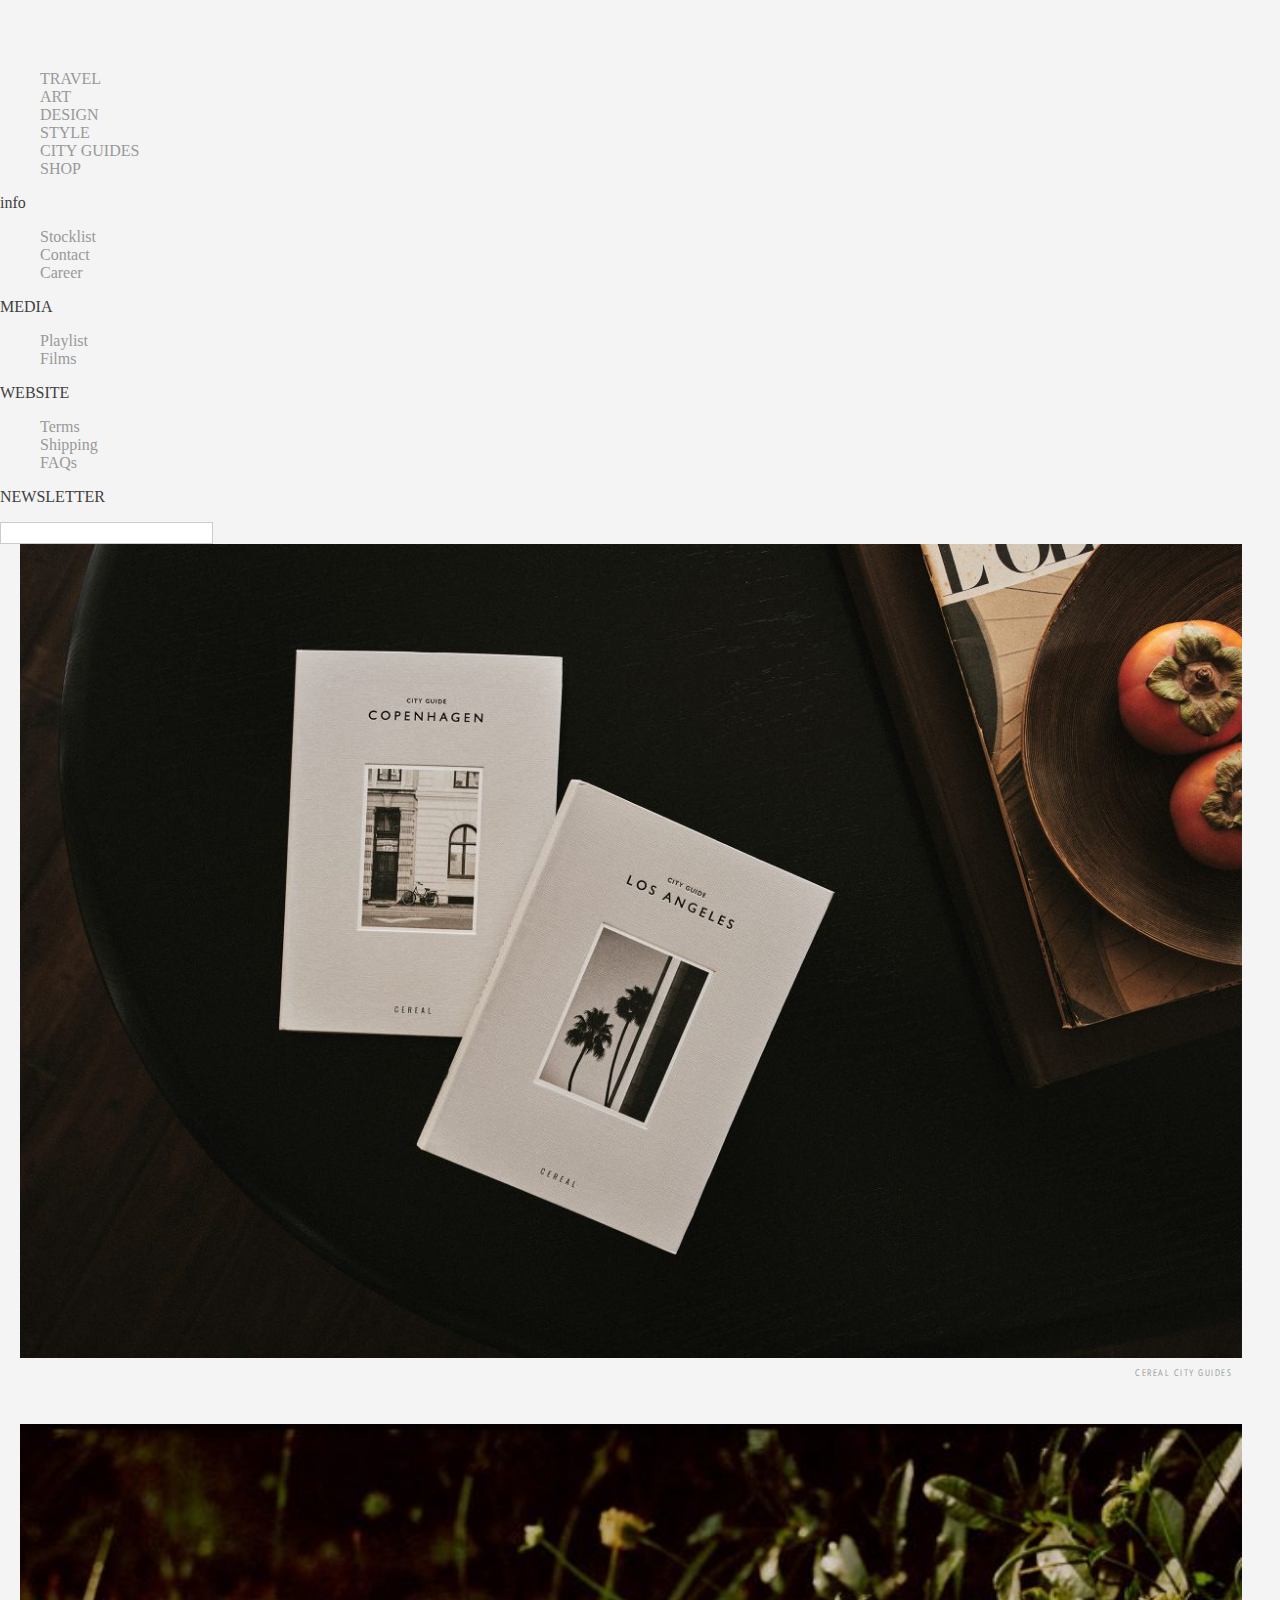
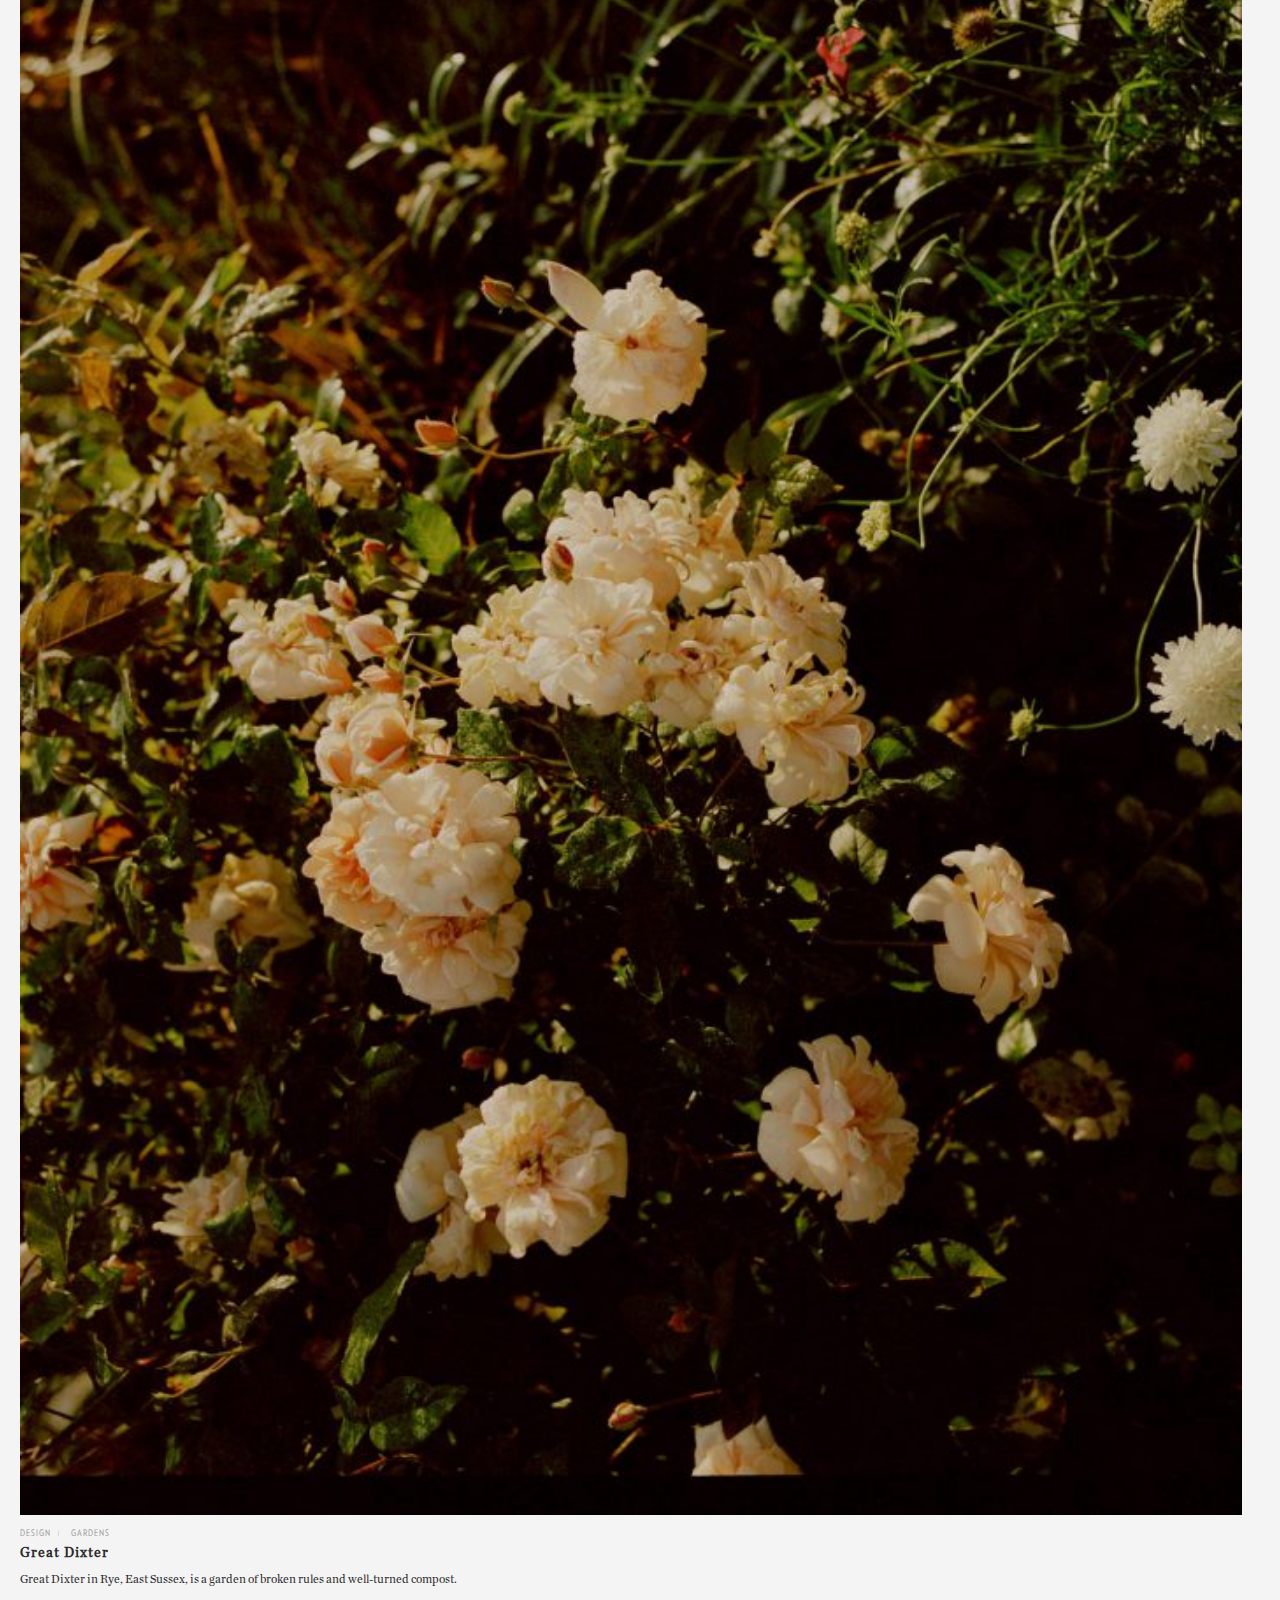
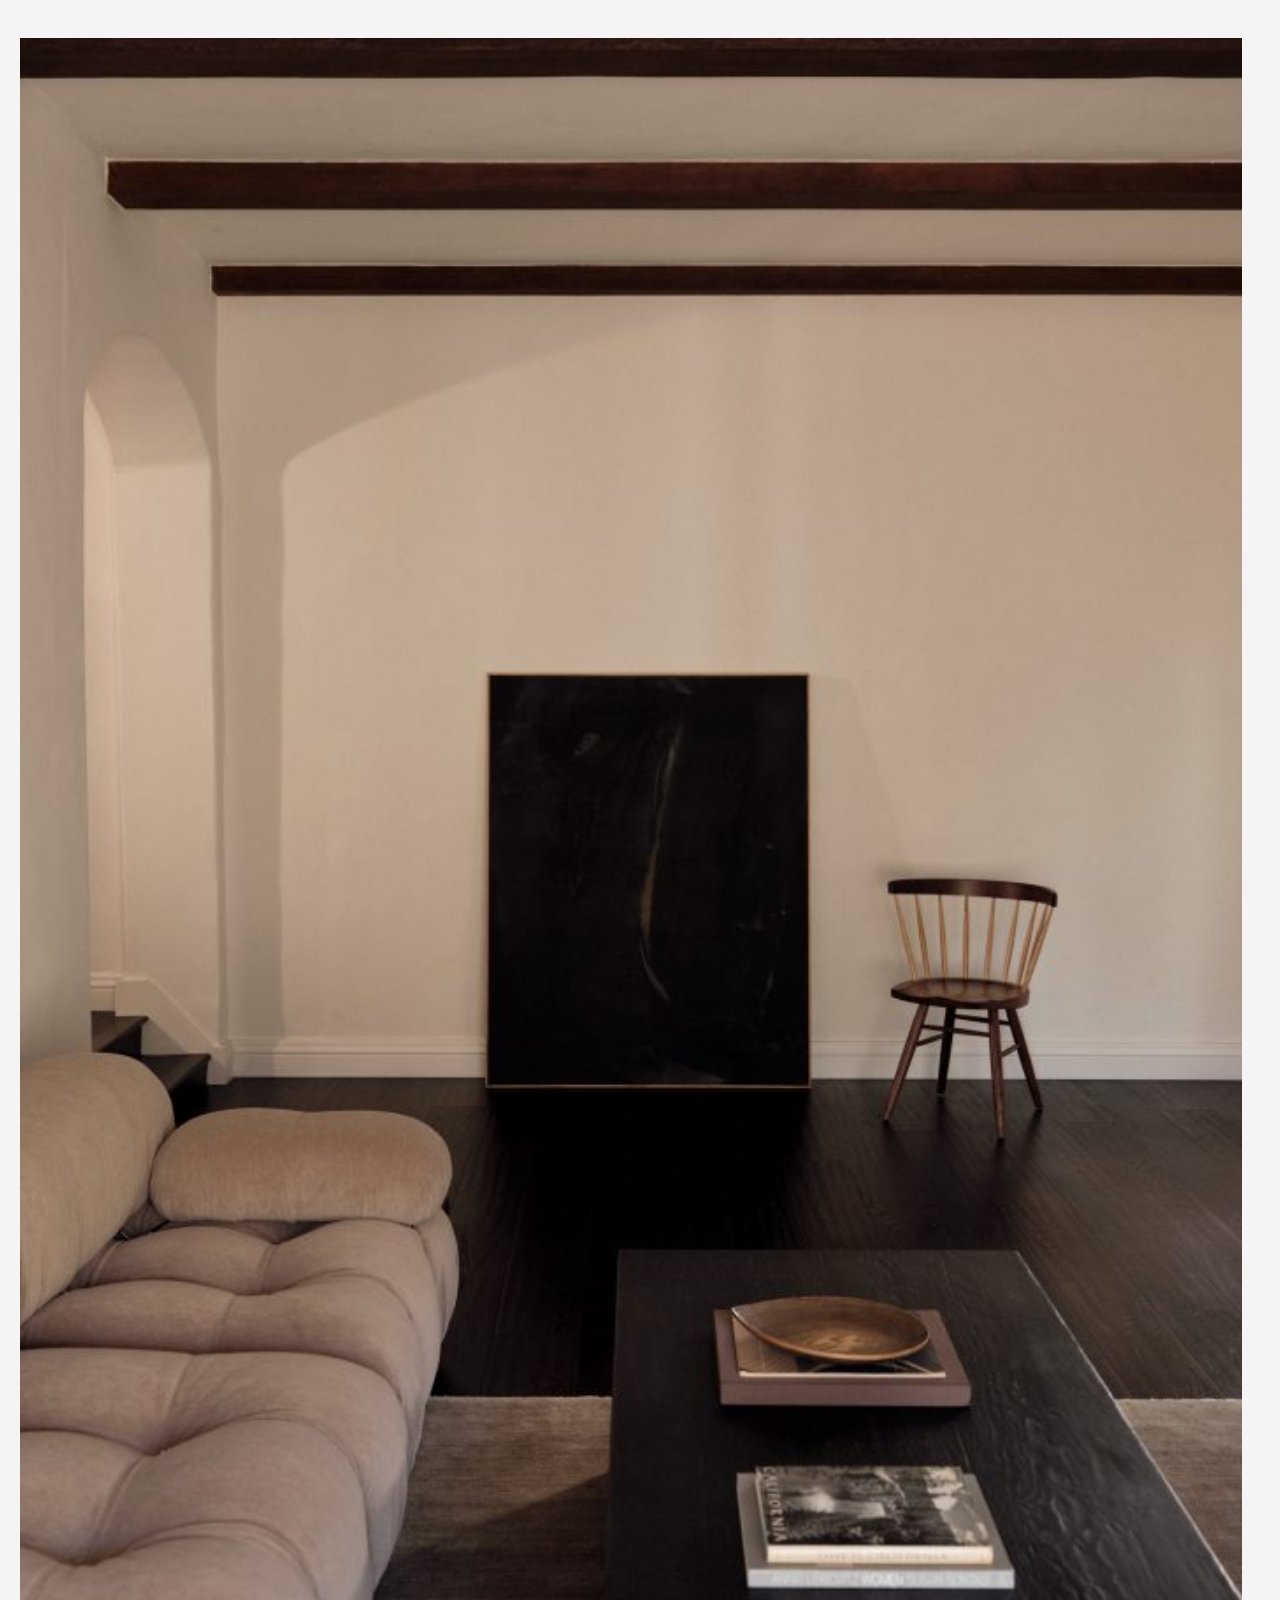
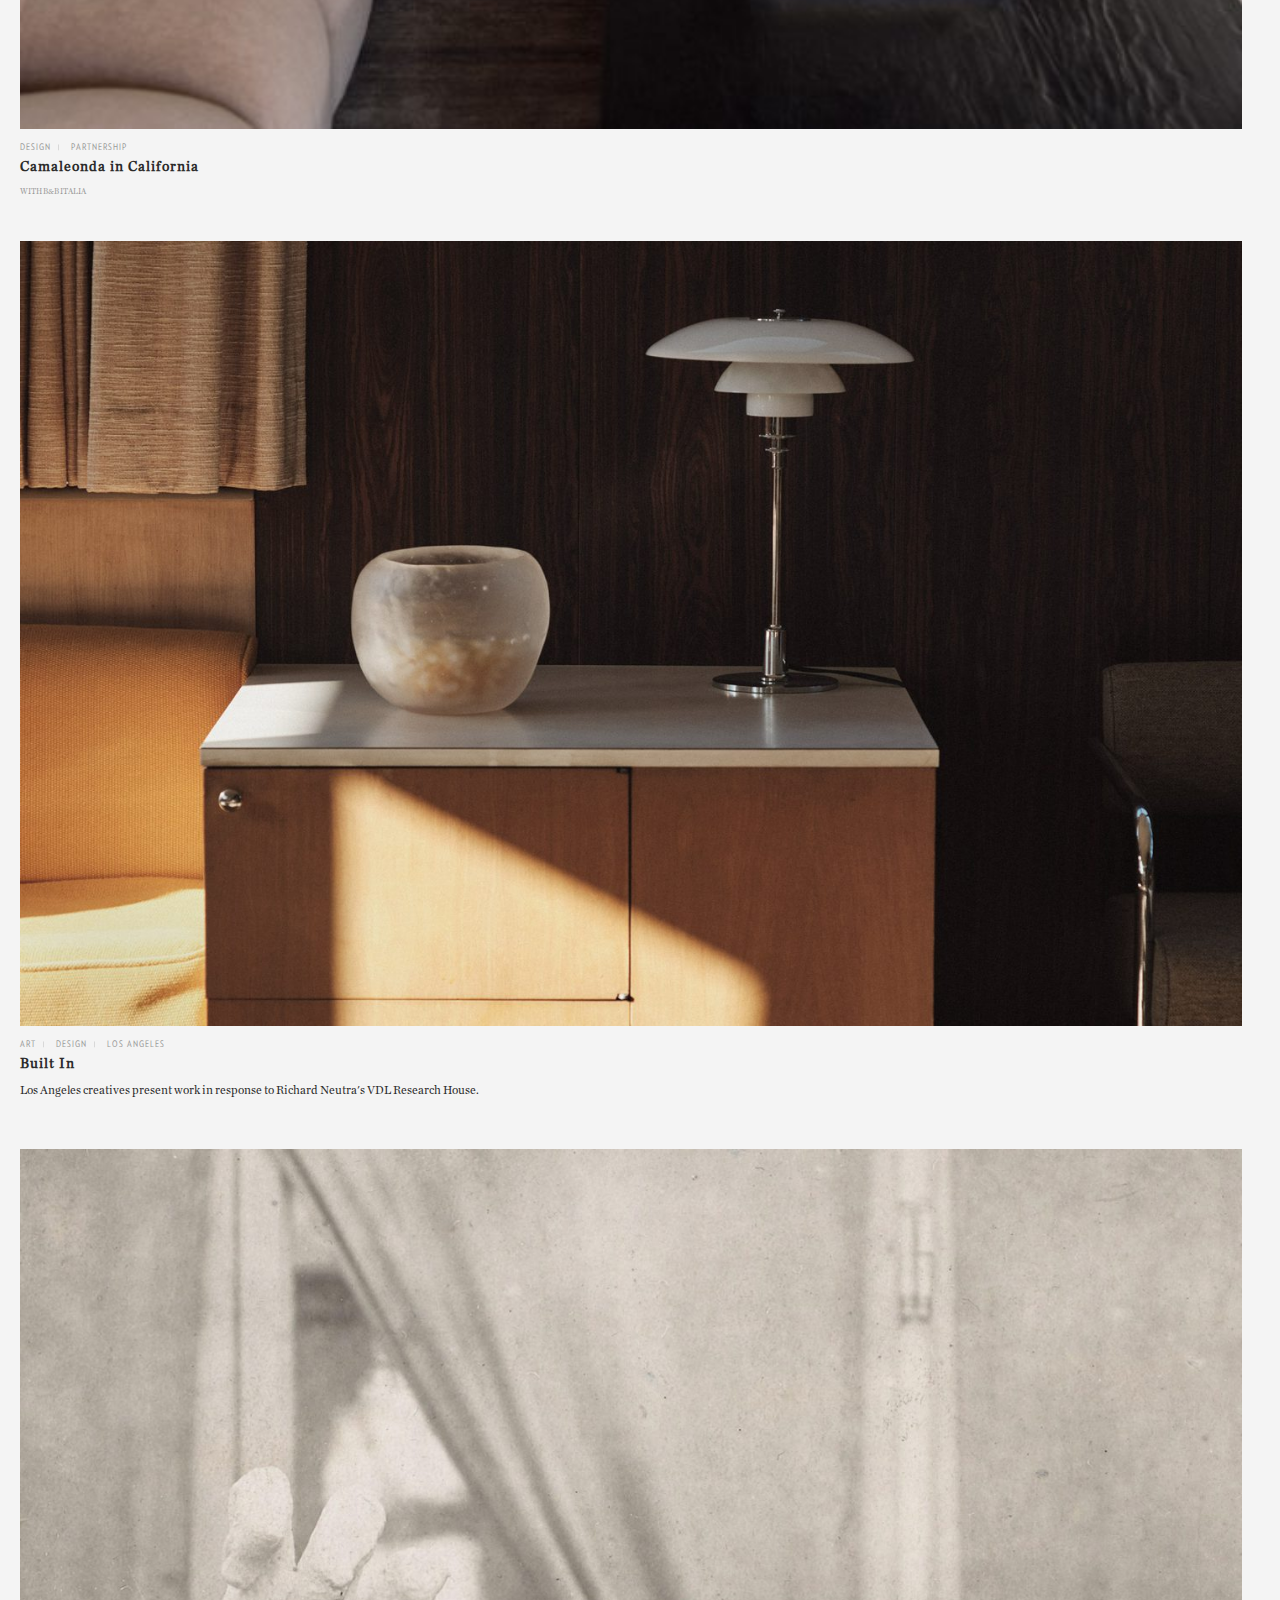
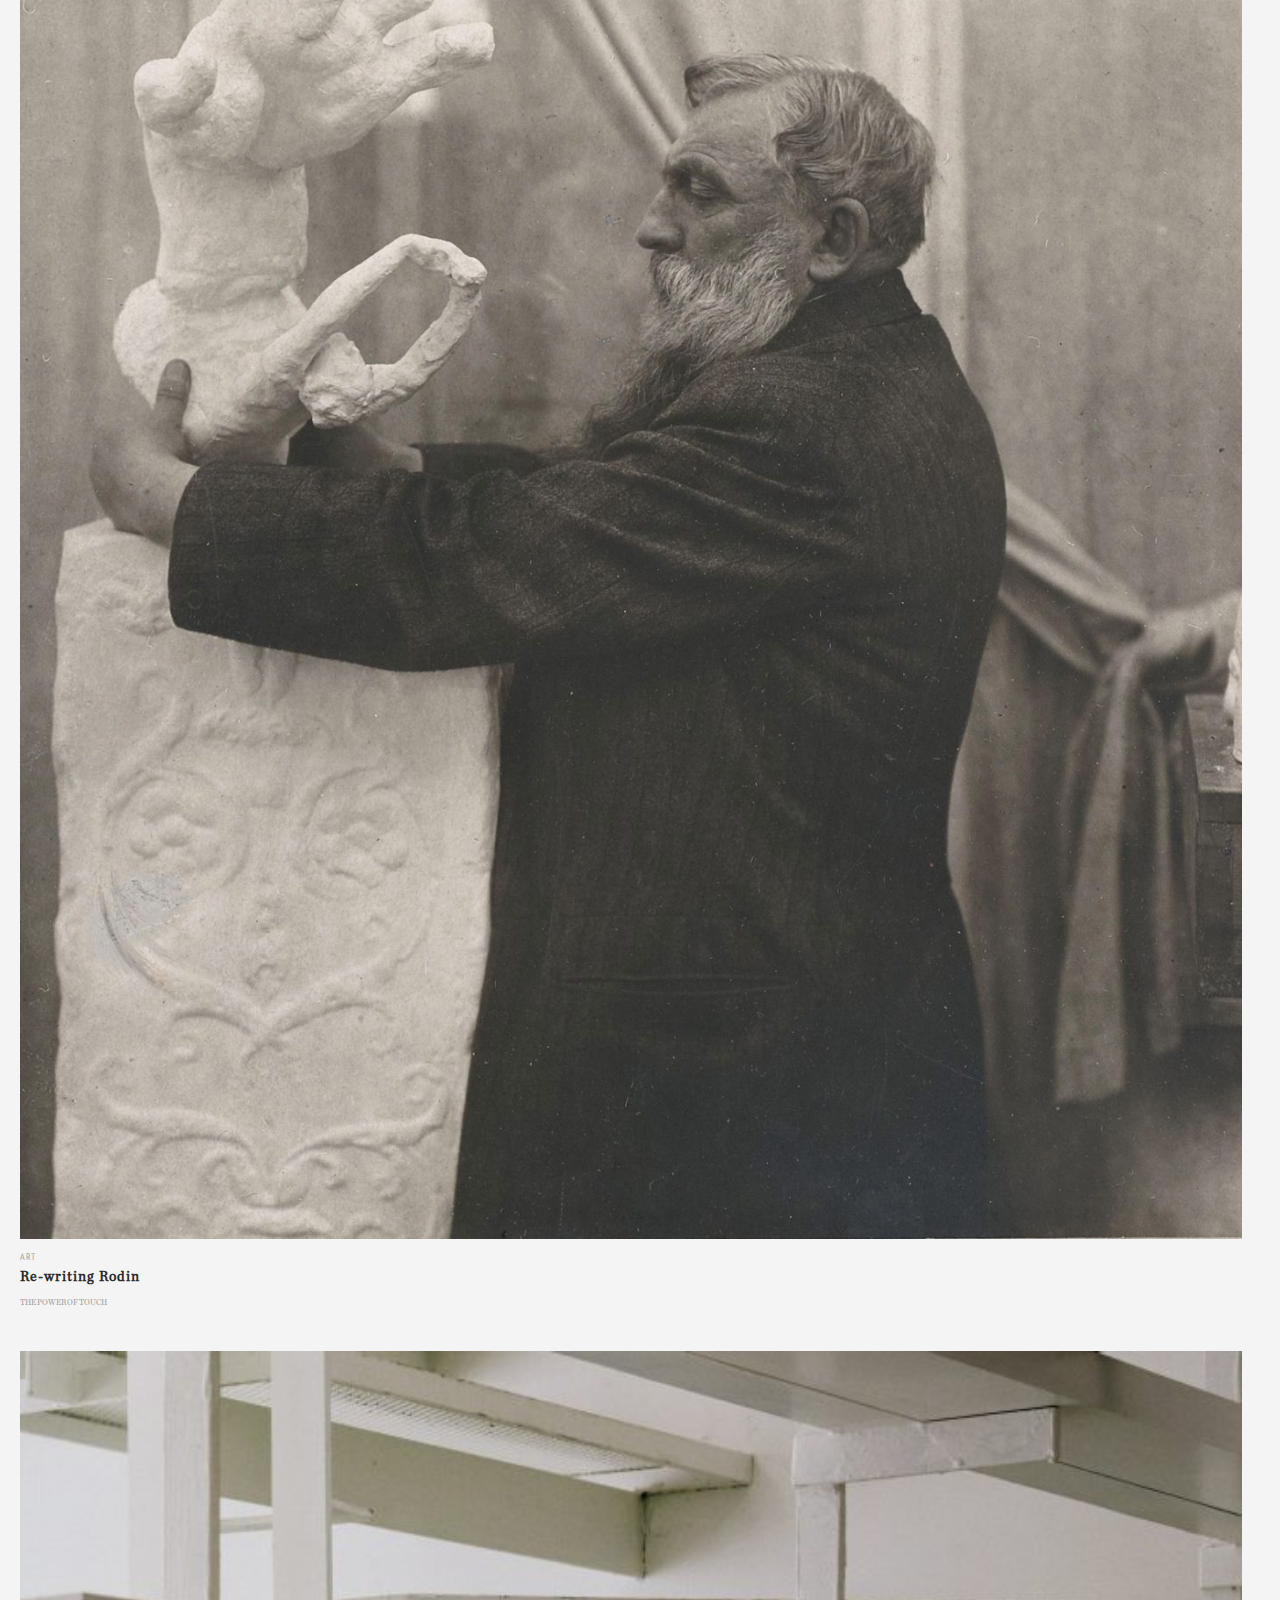
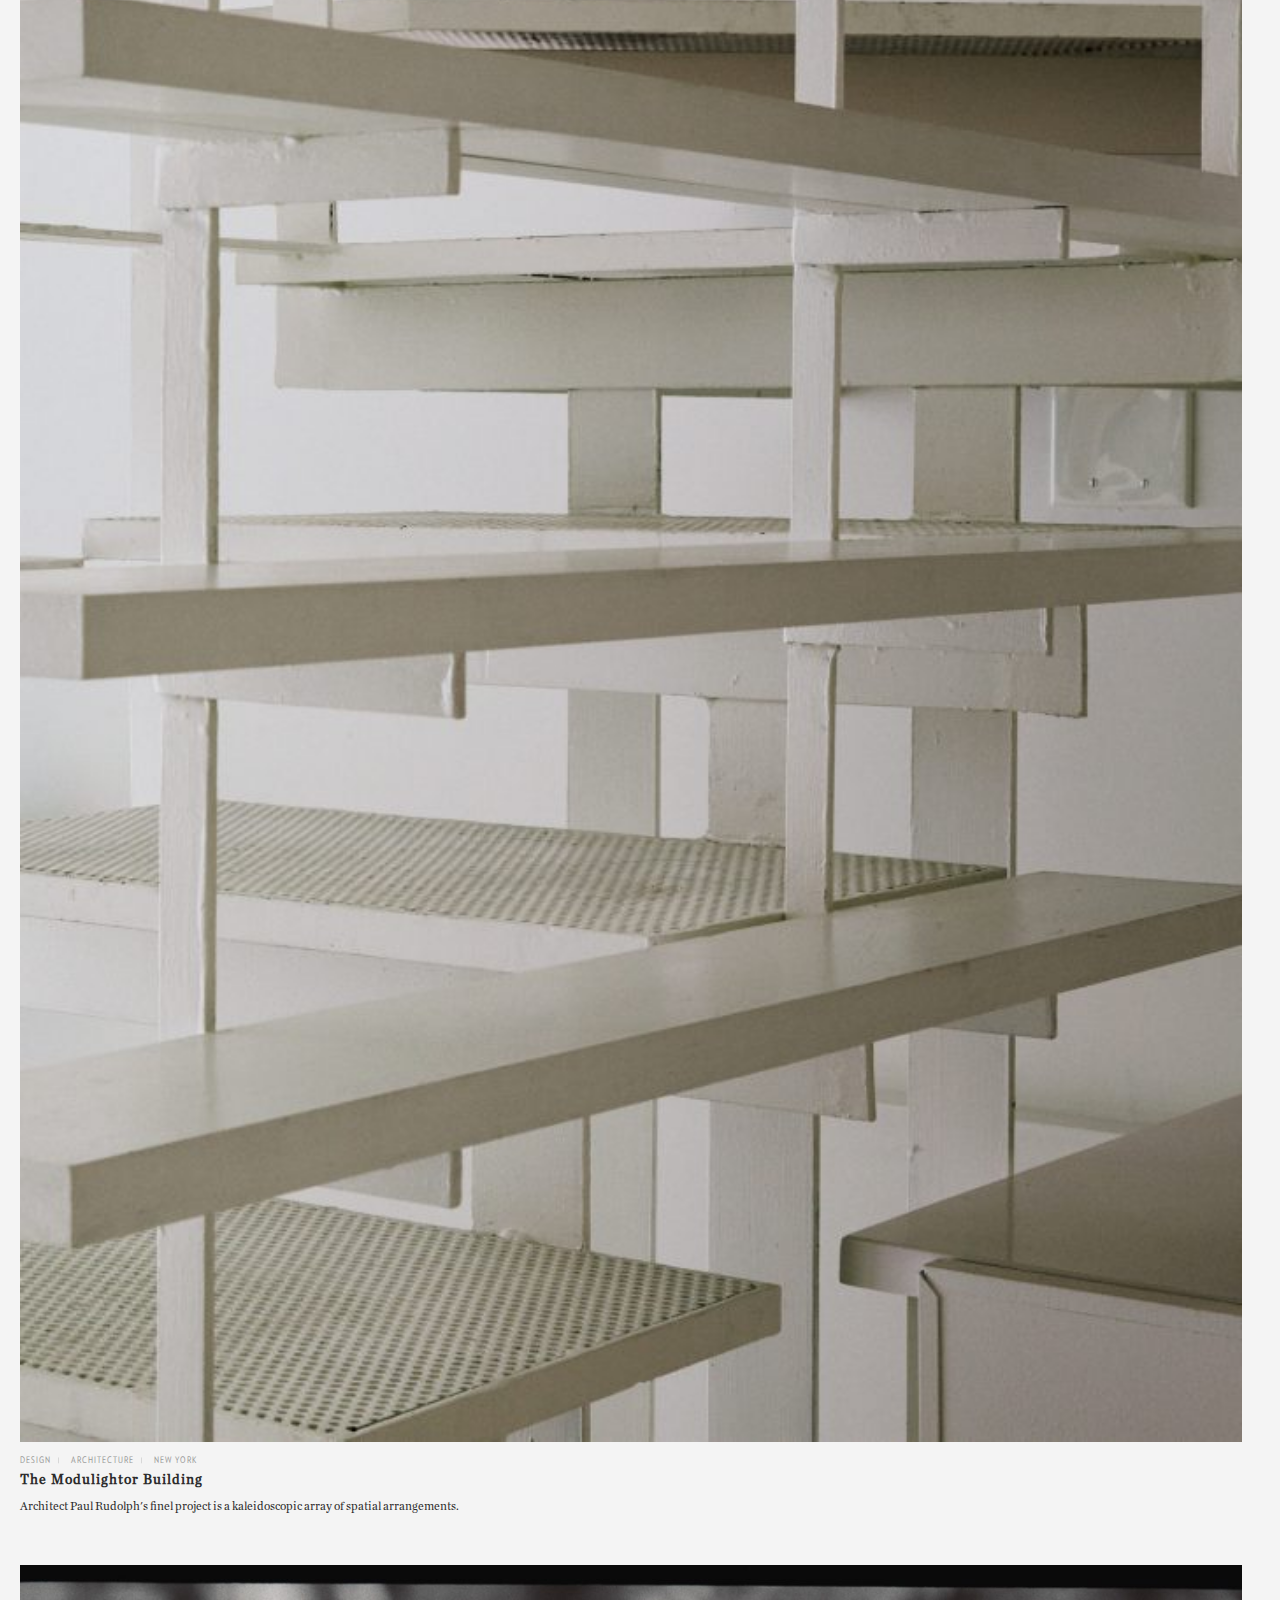
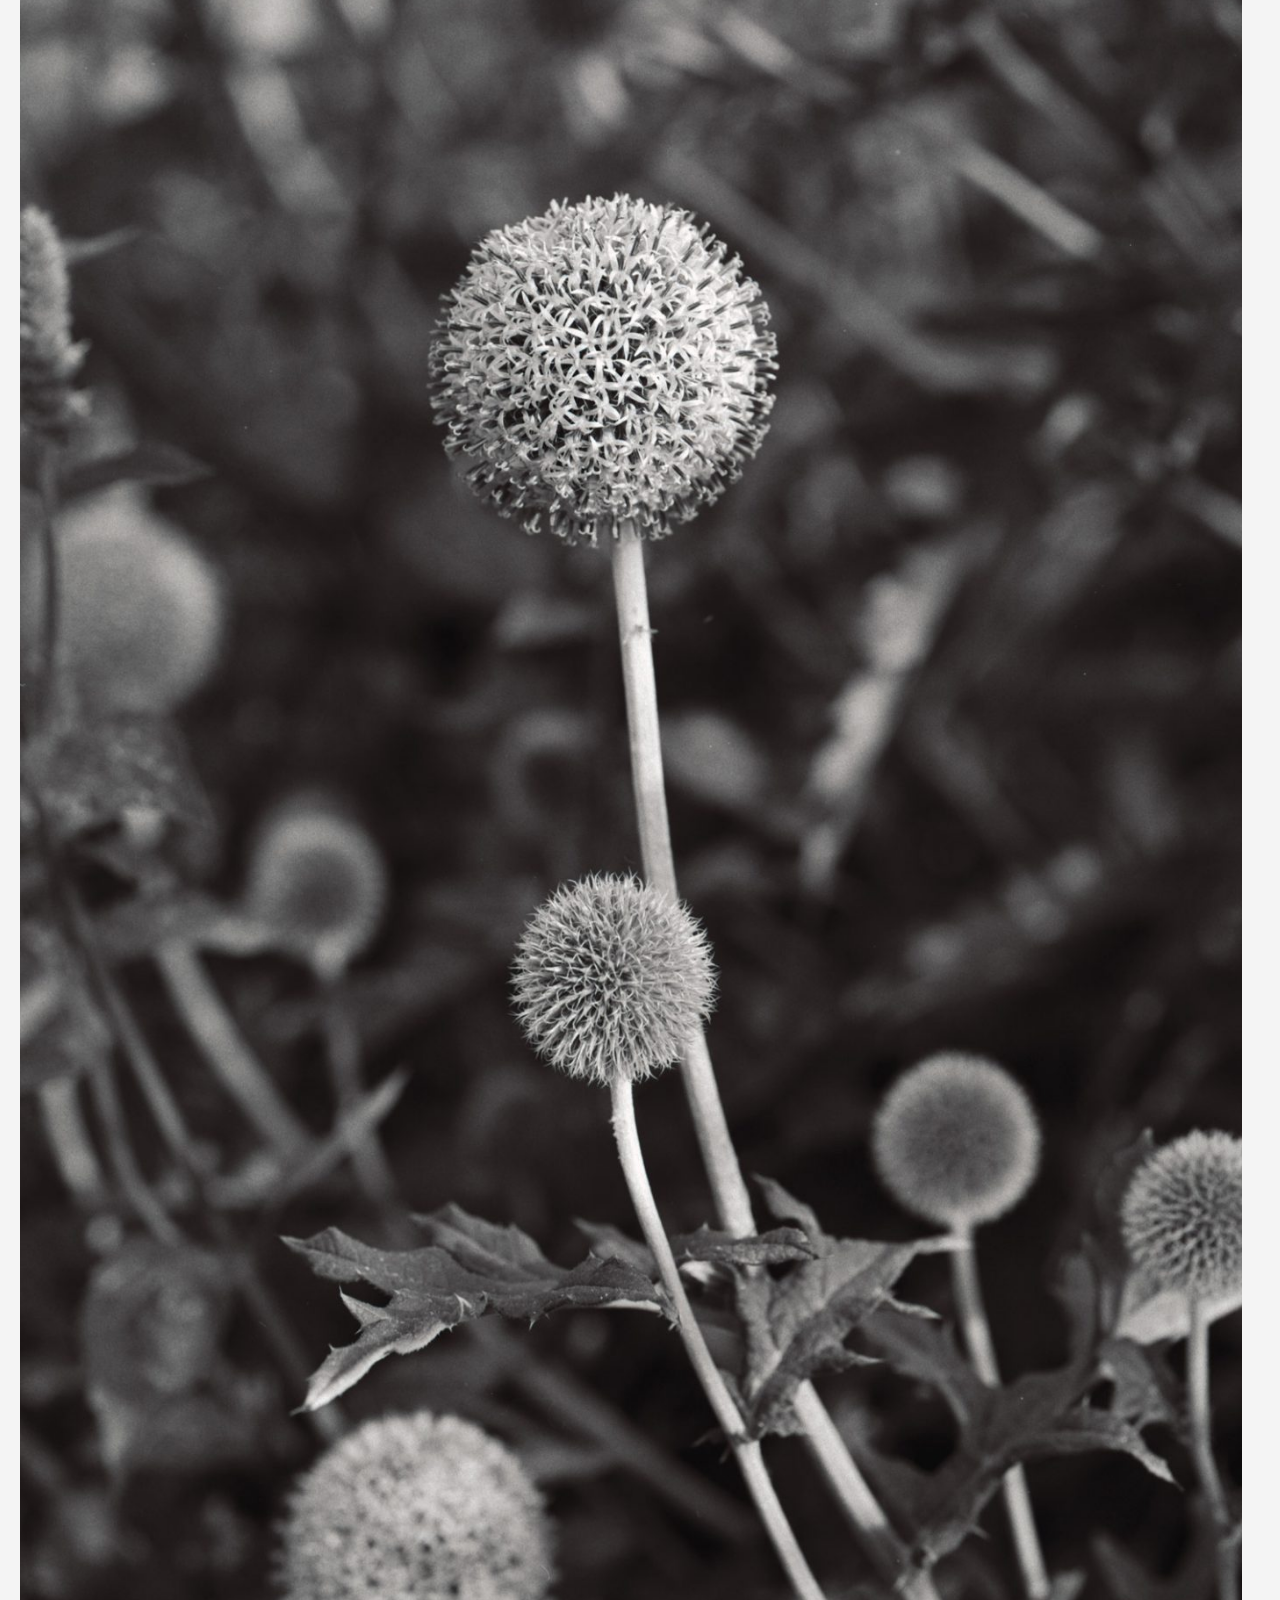
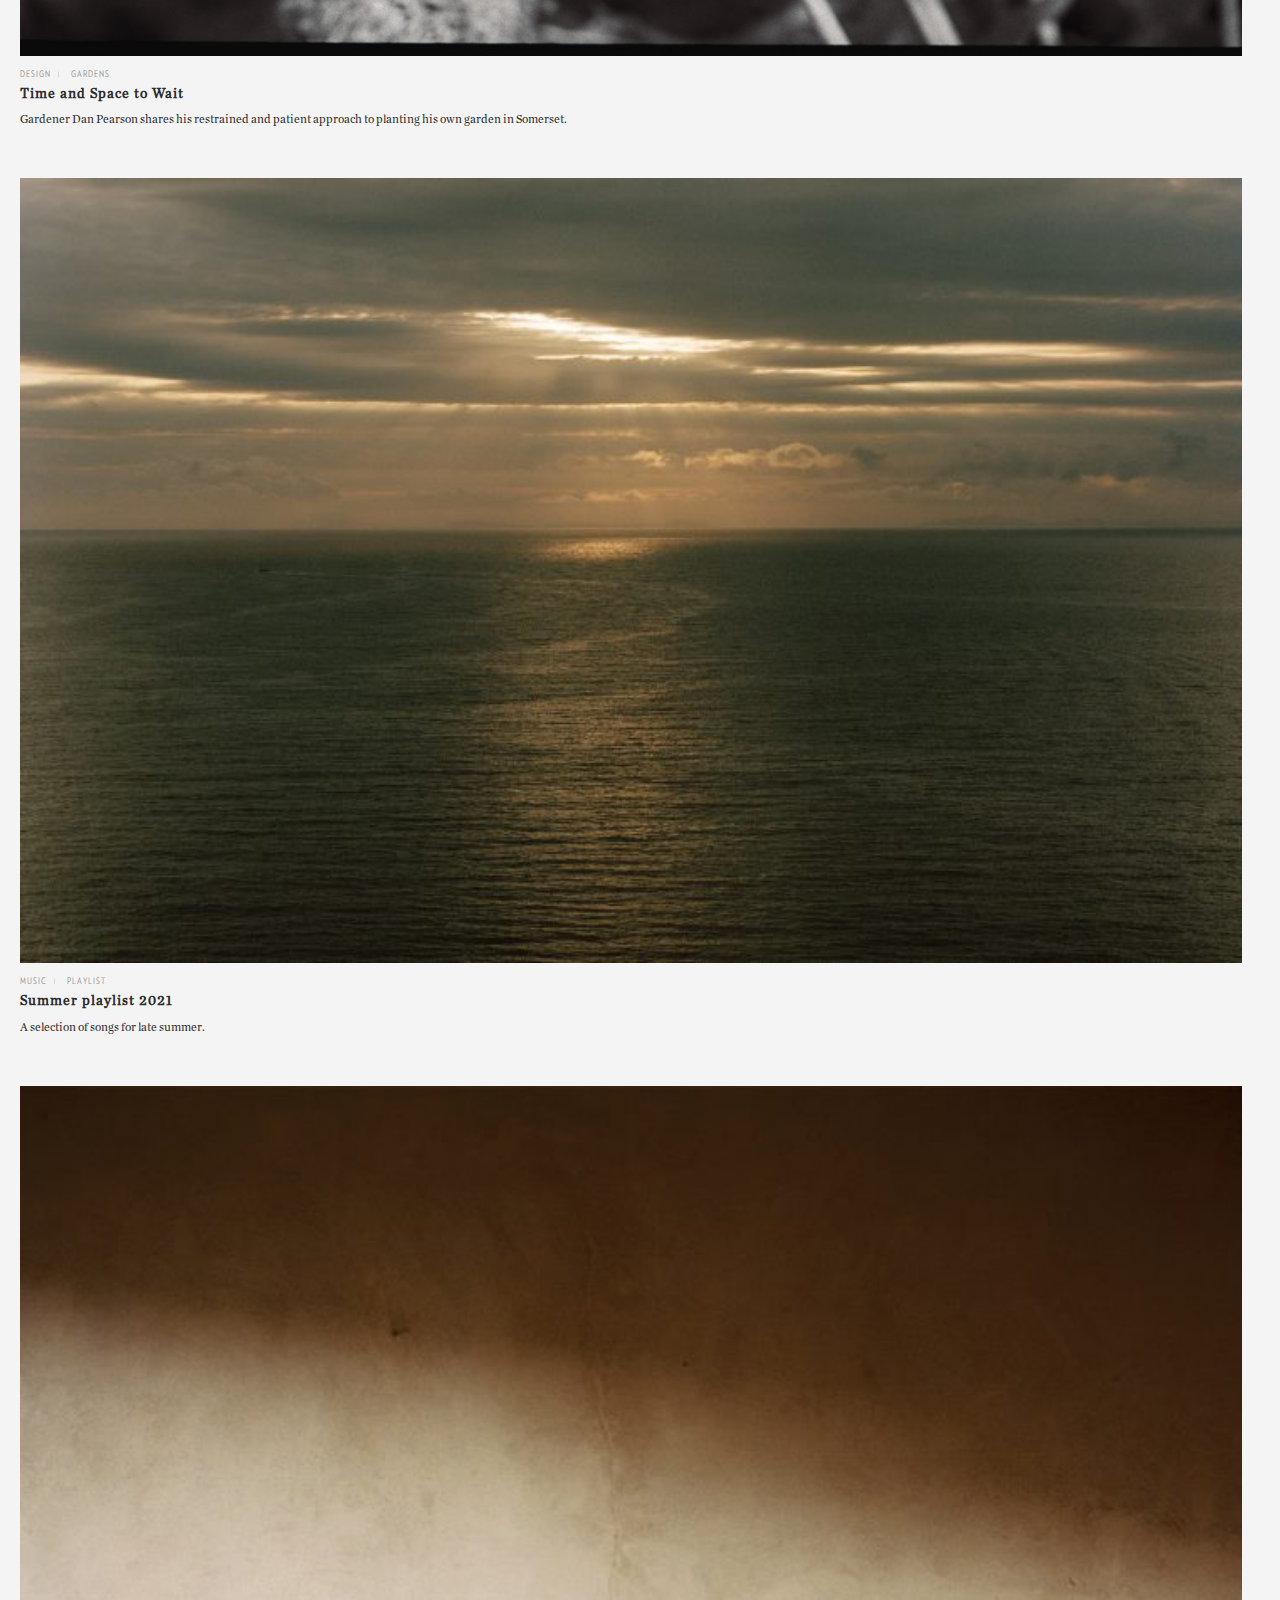
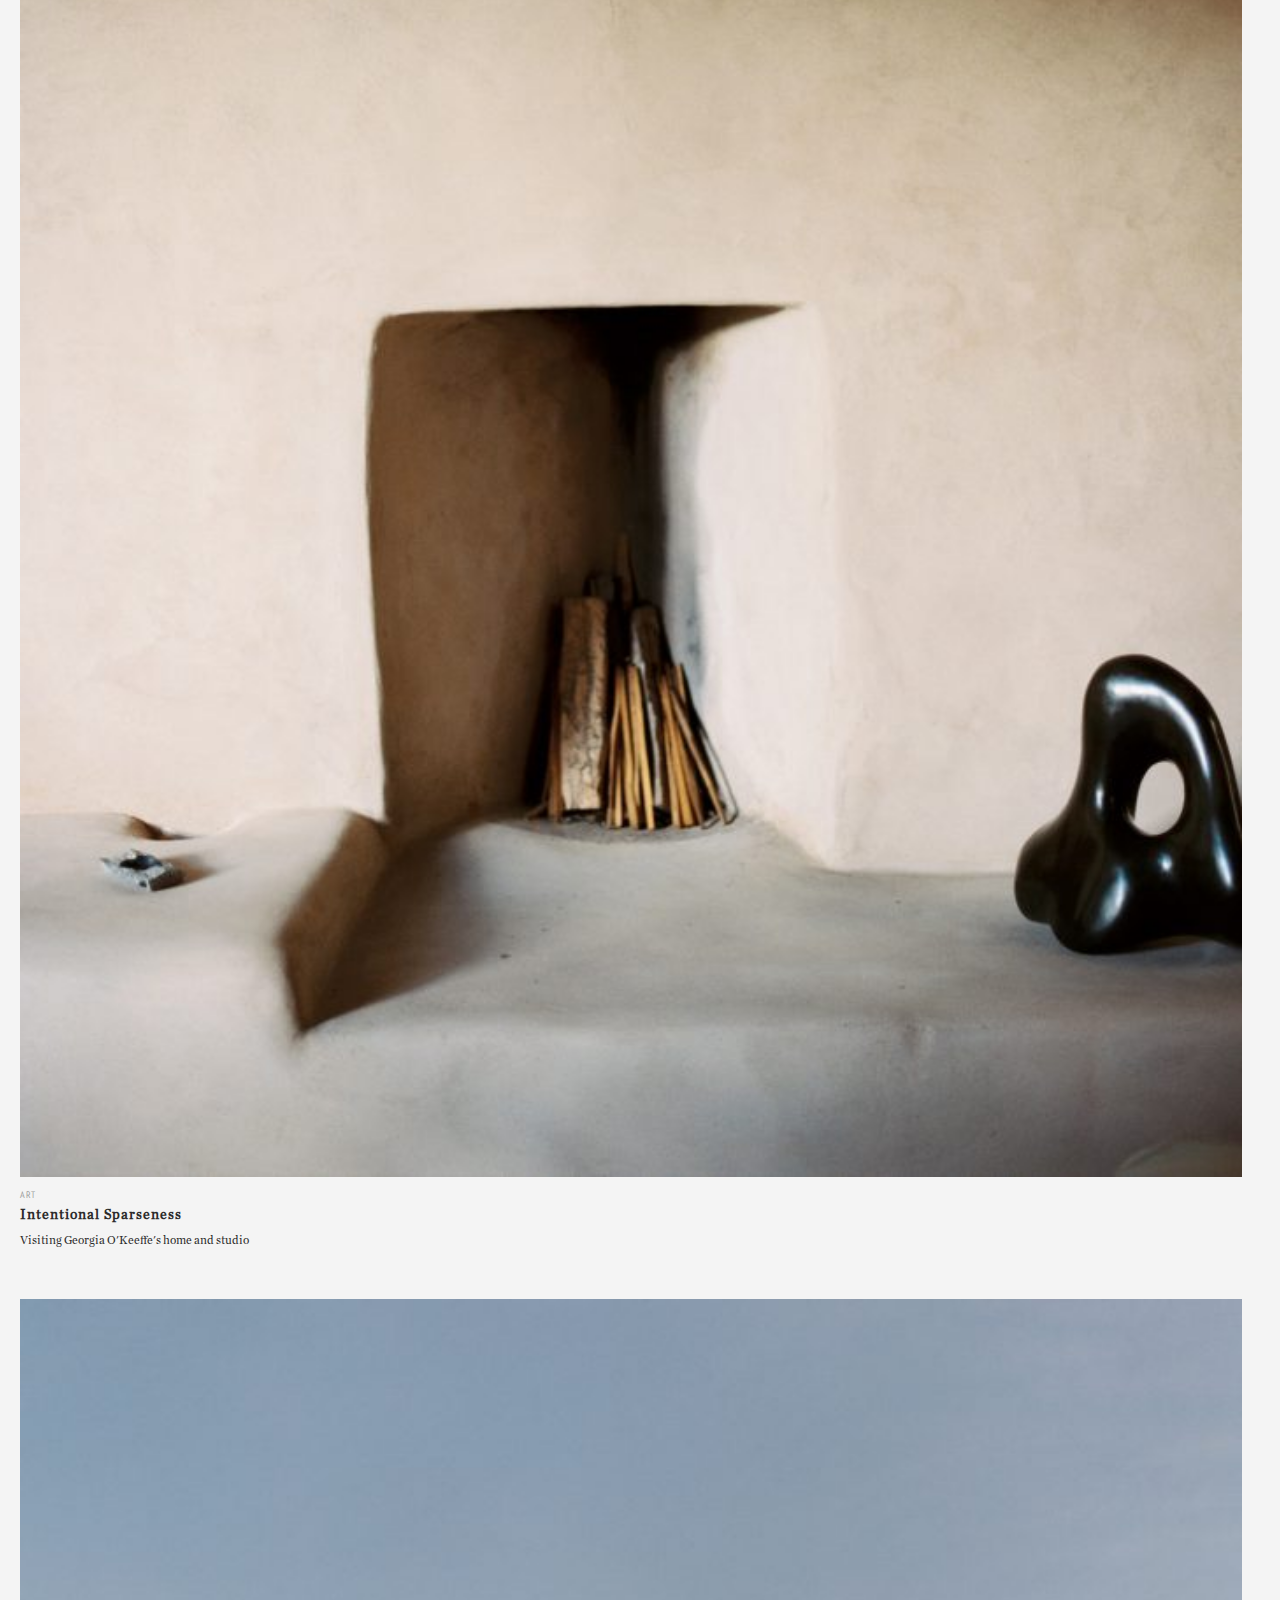
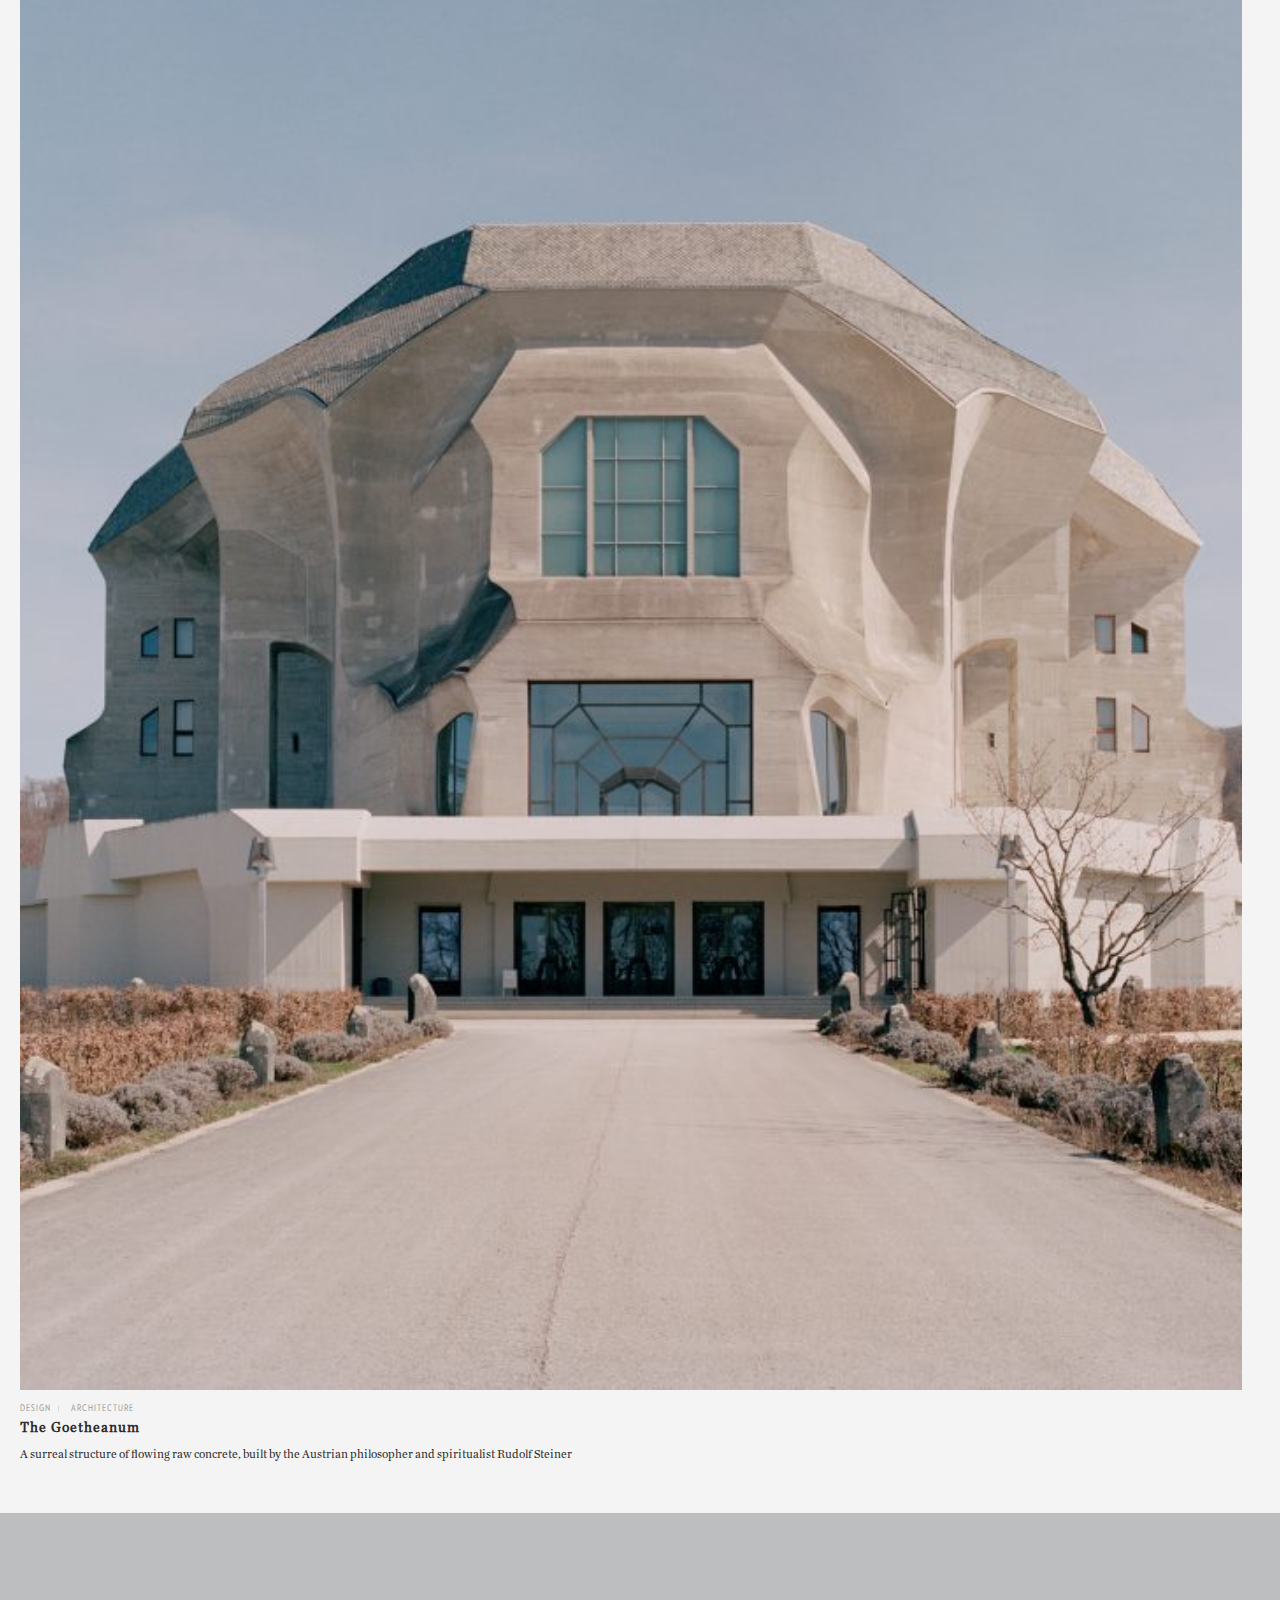
==== commit 15e8c05e: "Add files via upload" ====
--- a/index.html
+++ b/index.html
@@ -12,6 +12,97 @@
 	<link href="styles/style.css" rel="stylesheet">
 	<link rel="icon" type="image/svg+xml" href="images/favicon.svg">
 </head>
+
+<section aria-label="full-menu" class="full-menu">
+	<header>
+		<section>
+			<div>
+				<h1>
+					<a href="#" rel="home">CEREAL</a>
+				</h1>
+			</div>
+			<div>
+				<ul>
+					<li></li>
+				</ul>
+			</div>
+		</section>
+	</header>
+	
+	<main>
+		<section>
+			<ul>
+				<li>
+					<a href="#">TRAVEL</a>
+				</li>
+				<li>
+					<a href="#">ART</a>
+				</li>
+				<li>
+					<a href="#">DESIGN</a>
+				</li>
+				<li>
+					<a href="#">STYLE</a>
+				</li>
+				<li>
+					<a href="#">CITY GUIDES</a>
+				</li>
+				<li>
+					<a href="#">SHOP</a>
+				</li>
+			</ul>
+			<div>
+				<p>info</p>
+				<ul>
+					<li>
+						<a href="#">Stocklist</a>
+					</li>
+					<li>
+						<a href="#">Contact</a>
+					</li>
+					<li>
+						<a href="#">Career</a>
+					</li>
+				</ul>
+			</div>
+			<div>
+				<p>MEDIA</p>
+				<ul>
+					<li>
+						<a href="#">Playlist</a>
+					</li>
+					<li>
+						<a href="#">Films</a>
+					</li>
+				</ul>
+			</div>
+			<div>
+				<p>WEBSITE</p>
+				<ul>
+					<li>
+						<a href="#">Terms</a>
+					</li>
+					<li>
+						<a href="#">Shipping</a>
+					</li>
+					<li>
+						<a href="#">FAQs</a>
+					</li>
+				</ul>
+			</div>
+			<div>
+				<p>NEWSLETTER</p>
+				<form action="">
+					<input type="text">
+				</form>
+				<a href=""></a>
+				<a href=""></a>
+				<a href=""></a>
+				<a href=""></a>
+			</div>
+		</section>
+	</main>
+</section>
 
 <body>
 	<header>
@@ -224,19 +315,18 @@
 	</main>
 
 	<footer>
-		<section aria-label="site-info" class="site-info">
-				<div class="about-text">
+		<section aria-label="site-info" class="footer">
+				<article class="footer-about-text">
 					<p>Cereal is a biannual, travel & style magazine based in the United Kingdom, Each issue focusses on
 						a
 						select number of destinations, alongside engaging interviews and stories on unique
 						design, art, and fashion.
 					</p>
 					<a href="index.html">cereal</a>
-				</div>
-				<div class="footer-menus">
-					<div>
+				</article>
+					<section aria-label="footer-menu-row1" class="footer-menu-row1">
+						<span>info</span>
 					<ul>
-						<span>INFO</span>
 						<li>
 							<a href="#">Stocklist</a>
 						</li>
@@ -247,10 +337,10 @@
 							<a href="#">Career</a>
 						</li>
 					</ul>
-				</div>
-				<div>
+				</section>
+				<section aria-label="footer-menu-row2" class="footer-menu-row2">
+					<span>media</span>
 					<ul>
-						<span>MEDIA</span>
 						<li>
 							<a href="#">Playlist</a>
 						</li>
@@ -258,10 +348,10 @@
 							<a href="#">Films</a>
 						</li>
 					</ul>
-				</div>
-				<div>
+				</section>
+				<section aria-label="footer-menu-row3" class="footer-menu-row3">
+					<span>website</span>
 					<ul>
-						<span>WEBSITE</span>
 						<li>
 							<a href="#">Terms</a>
 						</li>
@@ -272,14 +362,15 @@
 							<a href="#">FAQs</a>
 						</li>
 					</ul>
-				</div>
-				</div>
-				<div class="footer-social">
+				</section>
+				<section aria-label="footer-form" class="footer-form">
 					<span>newsletter</span>
 					<form action="#">
 						<input type="email" value="" name="EMAIL" class="email" id="mce-EMAIL-footer" placeholder="enter email" required="">
-						<input type="submit" value="Subscribe" name="subscribe" id="mc-embedded-subscribe-footer" class="button">
+						<input type="submit" value="Subscribe" name="subscribe" id="mc-embedded-subscribe-footer" class="button" src="images/arrow-right.svg">
 					</form>
+				</section>
+				<section aria-label="footer-social" class="footer-social">
 					<a href="https://instagram.com/cerealmag" target="_blank" rel="noopener">CEREAL instagram
 					<svg xmlns="http://www.w3.org/2000/svg" width="14" height="16">
 						<path d="M9.143 8c0-1.259-1.027-2.286-2.286-2.286S4.571 6.741 4.571 8s1.027 2.286 2.286 2.286S9.143 9.259 9.143 8zm1.232 0c0 1.946-1.571 3.518-3.518 3.518S3.339 9.947 3.339 8 4.91 4.482 6.857 4.482 10.375 6.053 10.375 8zm.964-3.661c0 .455-.366.821-.821.821s-.821-.366-.821-.821.366-.821.821-.821.821.366.821.821zM6.857 2.375c-1 0-3.143-.08-4.045.277-.313.125-.545.277-.786.518s-.393.473-.518.786c-.357.902-.277 3.045-.277 4.045s-.08 3.143.277 4.045c.125.313.277.545.518.786s.473.393.786.518c.902.357 3.045.277 4.045.277s3.143.08 4.045-.277c.313-.125.545-.277.786-.518s.393-.473.518-.786c.357-.902.277-3.045.277-4.045s.08-3.143-.277-4.045c-.125-.313-.277-.545-.518-.786s-.473-.393-.786-.518c-.902-.357-3.045-.277-4.045-.277zM13.714 8c0 .946.009 1.884-.045 2.83-.054 1.098-.304 2.071-1.107 2.875s-1.777 1.054-2.875 1.107c-.946.054-1.884.045-2.83.045s-1.884.009-2.83-.045c-1.098-.054-2.071-.304-2.875-1.107S.098 11.928.045 10.83C-.009 9.884 0 8.946 0 8s-.009-1.884.045-2.83c.054-1.098.304-2.071 1.107-2.875s1.777-1.054 2.875-1.107c.946-.054 1.884-.045 2.83-.045s1.884-.009 2.83.045c1.098.054 2.071.304 2.875 1.107s1.054 1.777 1.107 2.875c.054.946.045 1.884.045 2.83z"></path>
@@ -300,7 +391,7 @@
 						<path d="M0 5.33C0 2.035 3.018 0 6.071 0c2.804 0 5.357 1.929 5.357 4.884 0 2.777-1.42 5.857-4.58 5.857-.75 0-1.696-.375-2.063-1.071-.679 2.688-.625 3.089-2.125 5.143l-.125.045-.08-.089c-.054-.563-.134-1.116-.134-1.679 0-1.821.839-4.455 1.25-6.223-.223-.455-.286-1.009-.286-1.509 0-.902.625-2.045 1.643-2.045.75 0 1.152.571 1.152 1.277 0 1.161-.786 2.25-.786 3.375 0 .768.634 1.304 1.375 1.304 2.054 0 2.688-2.964 2.688-4.545 0-2.116-1.5-3.268-3.527-3.268-2.357 0-4.179 1.696-4.179 4.089 0 1.152.705 1.741.705 2.018 0 .232-.17 1.054-.464 1.054-.045 0-.107-.018-.152-.027C.463 8.206-.001 6.501-.001 5.331z"></path>
 					  </svg>
 					</a>
-				</div>
+				</section>
 		</section>
 	</footer>
 	<script src="scripts/script.js"></script>
--- a/styles/style.css
+++ b/styles/style.css
@@ -709,56 +709,42 @@
   text-transform: uppercase;
   font-size: 11px;
   letter-spacing: 2px;
-}
+} 
+
 /*********************************************************FOOTER******************************************************/
-footer {
+
+footer{
   background-color: var(--footer-color);
-  color: gray;
-}
-
-footer::before {
-  content:"";
-  display:table;
-  table-layout: fixed;
-}
-
-.site-info {
+  color:gray;
+}
+
+.footer {
   max-width: 1833px;
   margin: 0 auto 0 auto;
   padding: 100px 37px 100px 37px;
-  display: flex; 
-}
-
-@media(max-width: 800px) {
-  .site-info {
-    flex-wrap: wrap;
-  }
-}
-
-@media(max-width: 800px) {
-  .about-text{
-    width: 100%;
-    font-size: 14px;
-    margin-bottom: 40px;
-  }
-}
-
-.about-text {
+  display: flex;
+  flex-wrap: wrap;
+  width: 100%;
+  font-size: 14px;
+}
+
+.footer-about-text {
+  margin-bottom: 40px;
   padding-right: 10%;
 }
 
-.about-text p {
-  margin-top: 0;
-  margin-bottom: 30px;
-  font-family: 'Chronicle-Text-G1-Roman';
-  line-height: 20px;
-}
-
-.about-text a {
+.footer-about-text p {
+margin-top: 0;
+margin-bottom: 30px;
+font-family: 'Chronicle-Text-G1-Roman';
+max-width: calc(100% - 10px);
+line-height: 20px;
+}
+
+.footer-about-text a {
   width: 60px;
   max-height: 12px;
   vertical-align: -1px;
-  margin-left: 3px;
 
   overflow: hidden;
 
@@ -766,55 +752,7 @@
   text-transform: uppercase;
 }
 
-/* .footer-menus {
-  display: flex;
-  justify-content: flex-start;
-  width: 50%;
-  margin-bottom: 40px;
-} */
-
-div.footer-menus::before {
-  content:"";
-  display:table;
-  table-layout: fixed;
-}
-
-@media(max-width: 400px) {
-  div.footer-menus {
-    display: block;
-    width: 100%;
-    margin-bottom: 60px;
-  }
-}
-
-@media(max-width: 800px) {
-  div.footer-menus {
-    display: block;
-    width: 50%;
-    margin-bottom: 40px;
-  }
-}
-
-#colophon .footer-menus div{
-  width: 33%;
-}
-
-.footer-menus div {
-  /* width: 33%; */
-  /* font-size: 14px; */
-  font-family: 'Chronicle-Text-G1-Roman';
-  /* margin: 0; */
-  /* padding: 0; */
-  float: left;
-}
-
-.footer-menus ul {
-  margin: 0;
-  padding-right: 5px;
-  padding-left: 0;
-}
-
-.footer-menus div span{
+.footer span{
   display: block;
   margin-bottom: 15px;
   text-transform: uppercase;
@@ -824,151 +762,81 @@
   font-size: 11px;
 }
 
-.footer-menus ul li {
-  list-style-type: none;
-}
-
-.footer-menus ul li a {
-  color:#f5f5f5;
+.footer-menu-row1 {
+  margin-bottom: 60px;
+}
+
+.footer-menu-row2 {
+  margin-bottom: 60px;
+}
+
+.footer-menu-row3 {
+  margin-bottom: 60px;
+}
+
+.footer ul {
+  padding:0 40px 0 0px;
+}
+
+.footer ul li a {
+  color: #f5f5f5;
   font-size: 12px;
+  font-family: 'Chronicle-Text-G1-Roman';
   text-decoration: none;
   letter-spacing: 1px;
-  padding:10px 0px 10px 0px;
+  padding: 10px 0 10px 0;
   outline: none;
   line-height: 1.9;
 }
 
-div.footer-menus::after {
-  content:"";
-  display:table;
-  table-layout: fixed;
-}
-
-@media(max-width: 400px) {
-  .site-info .footer-social {
-    width: 100%;
-  }
-}
-
-@media(max-width: 800px) {
-  .site-info .footer-social {
-    width: 50%;
-  }
-}
-@media(max-width: 400px) {
-  .footer-social {
-    text-align: left;
-  }
-}
-/* .footer-social {
-  right: 0;
-  width: 50%;
-  font-size: 14px;
-  text-align: right;
-  max-width: 800px;
-} */
-
-.footer-social span {
-  display: block;
-  text-transform: uppercase;
-  letter-spacing: 2px;
-  font-size: 11px;
-  margin:0;
-  font-family: 'VerlagCondensed-Book';
-  font-weight: 400;
-}
-
-#mc-embedded-subscribe-form {
+.footer-form {
+  width: 100%;
+  text-align: left; 
+}
+
+.footer-form form {
   white-space: nowrap;
 }
-.footer-social form {
-  display: block;
-  margin-top: 0em;
-}
-
-#colophon #mce-EMAIL-footer {
-  margin-bottom: 25px;
-}
-
-#mc-embedded-subscribe-form input {
-  margin-bottom: 25px;
-  margin-top: 21px;
+
+.footer-form input {
+  margin-top:21px;
+  /* margin-bottom: 21px; */
   background-color: transparent;
   border-radius: 1px;
   font-size: 12px;
   color:#f5f5f5;
   width: 150px;
   padding: 5px 10px 5px 10px;
-  border-color: gray;
-}
-
-/* .footer-social .email  {
+  border-color:gray;
+}
+
+input#mce-EMAIL-footer.email {
   margin-bottom: 25px;
-  margin-top: 21px;
-  background-color: transparent;
-  border-radius: 1px;
-  font-size: 12px;
-  color:#f5f5f5;
-  width: 150px;
-  padding: 5px 10px 5px 10px;
-  border-color: gray;
-}
-
-.footer-social .submit {
+}
+
+input#mc-embedded-subscribe-footer {
   display: inline;
   width: 36px;
   height: 30px;
-
-  background-position-x: center;
-  background-position-y: center;
-  background-attachment: initial;
-  background-origin: initial;
-  background-clip: initial;
-  background-color: initial;
-
-  text-shadow: none;
-  margin-left: -3px;
+  background: 0 0;
+  text-shadow:none;
+  margin-left:-3px;
   border-radius: 0;
-  font-size: 16px;
-  text-indent:-99999px;
-  background-image: url(/wp-content/themes/cereal/img/arrowRight.svg);
+  font-size:16px;
+  text-indent: -99999px;
+  /* background-image: 
   background-repeat: no-repeat;
-  background-size: 12px 12px;
-  background-position: center;
-  vertical-align: -1px;
-
-  margin-top: 21px;
-  margin-bottom: 21px;
-  color: #f5f5f5;
-  padding: 5px 10px 5px 10px;
-  border-color: gray;
-
-  line-height: 1;
-} */
-
-/* div.footer-social a:nth-of-type(1){
-  margin-right: 15px;
-  color:var(--footer-color);
-}
-
-div.footer-social a:nth-of-type(1) svg{
-overflow: hidden;
-width: 14;
-height: 16;
-fill:gray;
-} */
-
-.footer-social a {
-  margin-right: 15px;
-  color:var(--footer-color);
-
+  background-size: 12px 12px 12px 12px;
+  background-position: center center;
+  vertical-align: -1px; */
+}
+
+.footer-social {
   display:flex;
-  justify-content:flex-end;
-}
-
-.footer-social svg {
-  fill:gray;
-  width: 14;
-  height: 16;
-  overflow: hidden;
-}+  justify-content: flex-start;
+}
+
+.footer-social a{
+margin-right: 15px;
+color:var(--footer-color);
+}
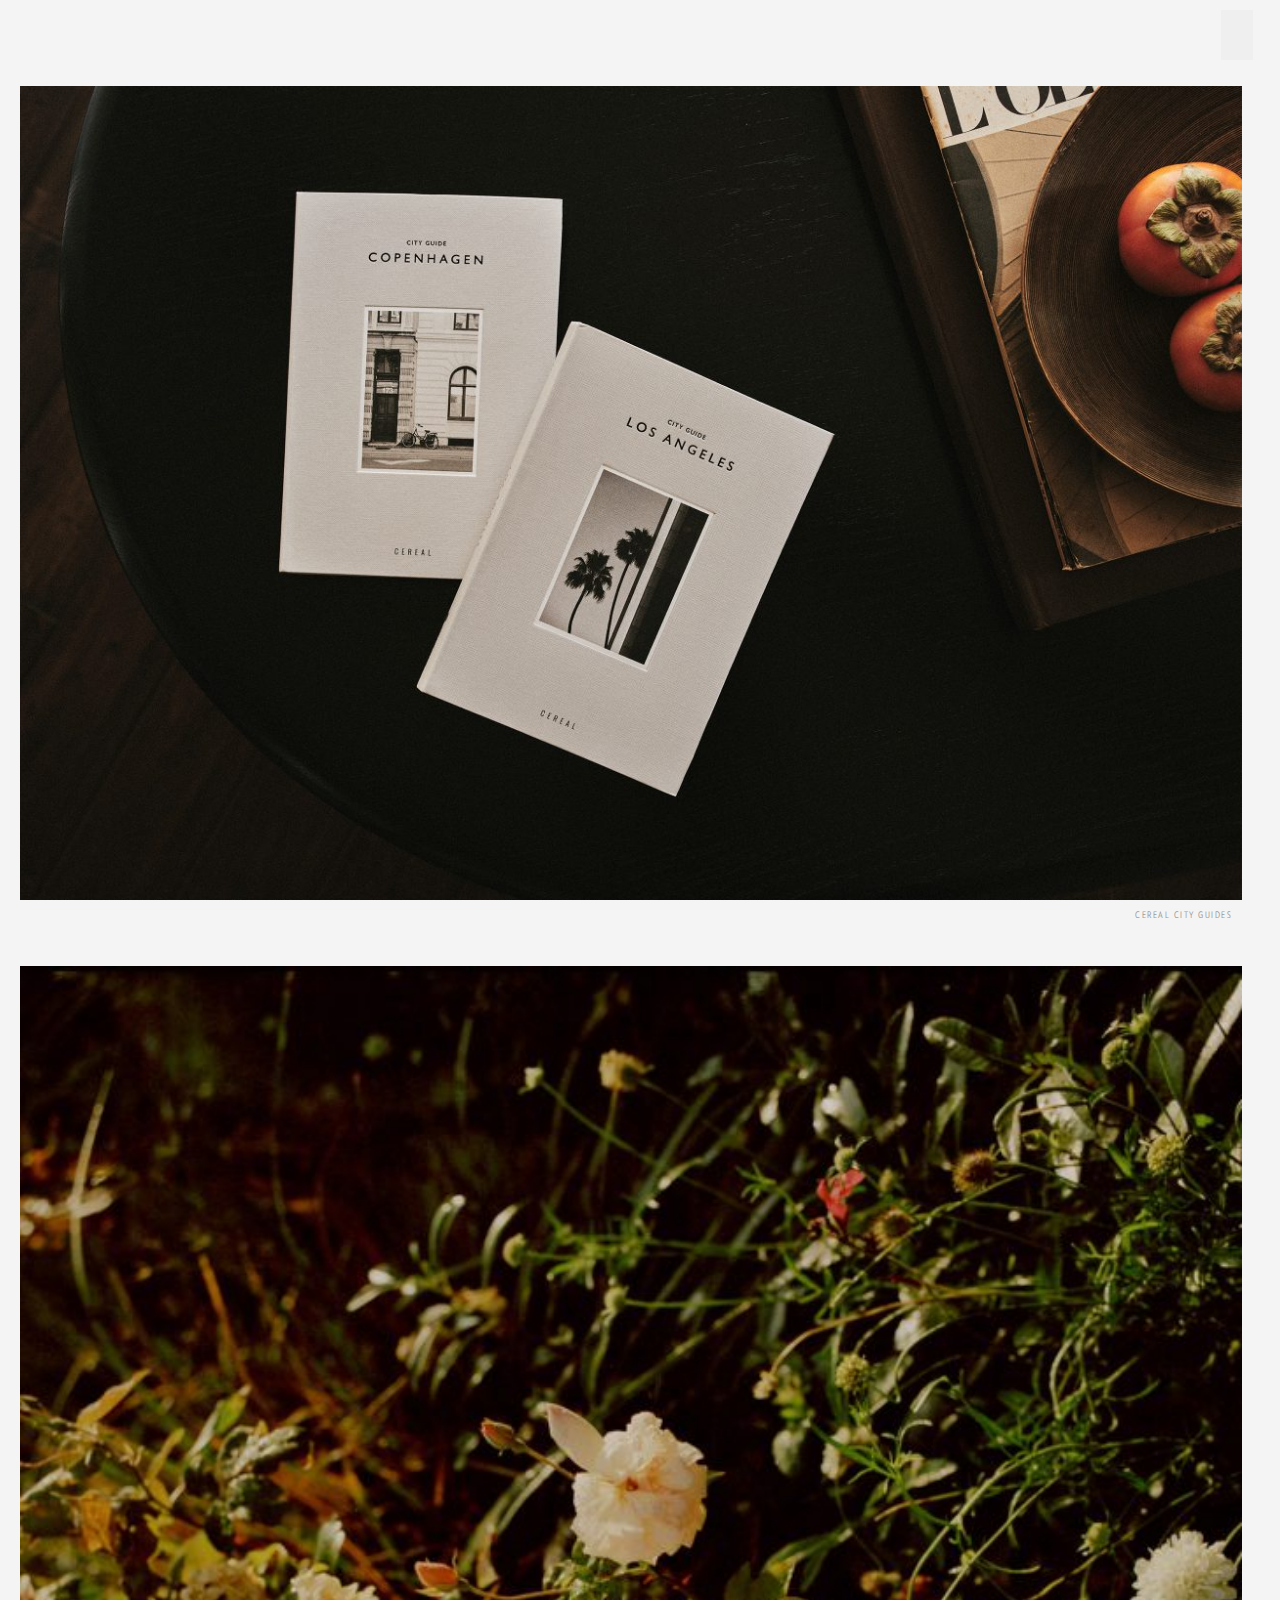
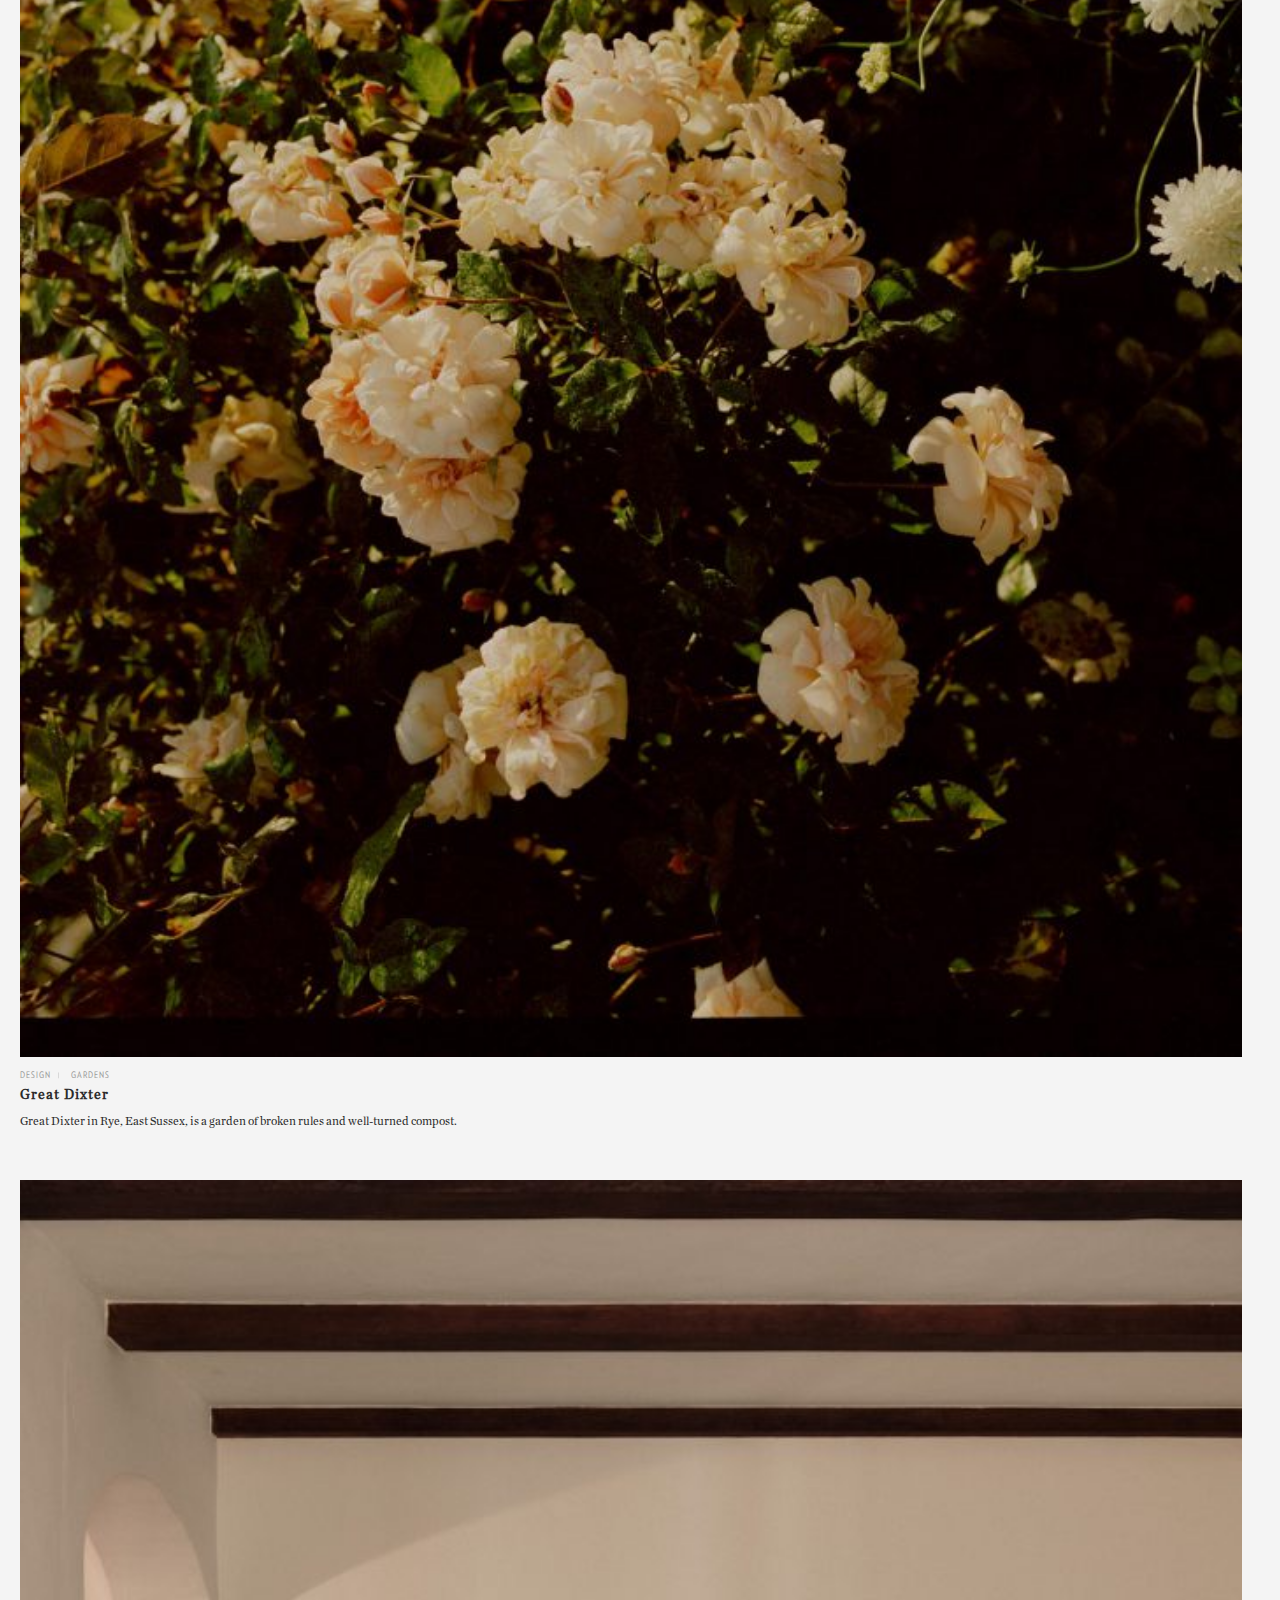
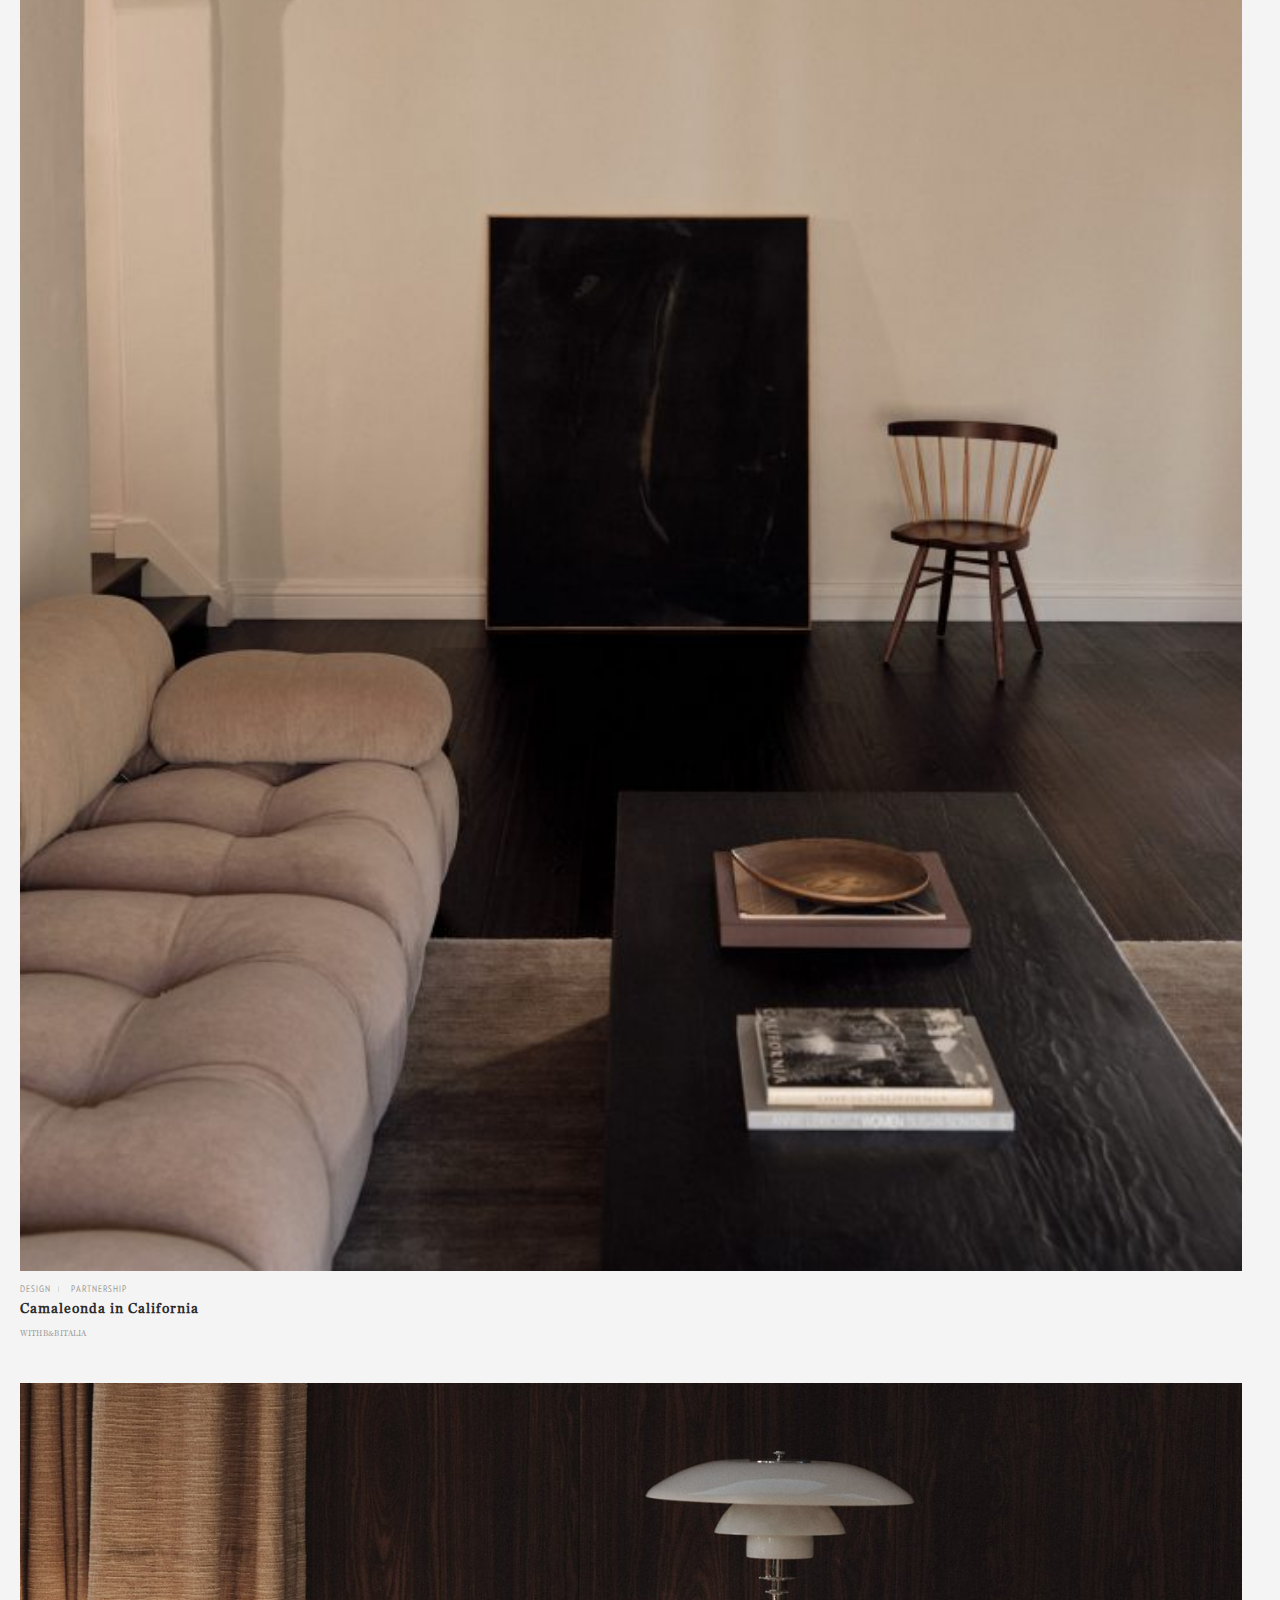
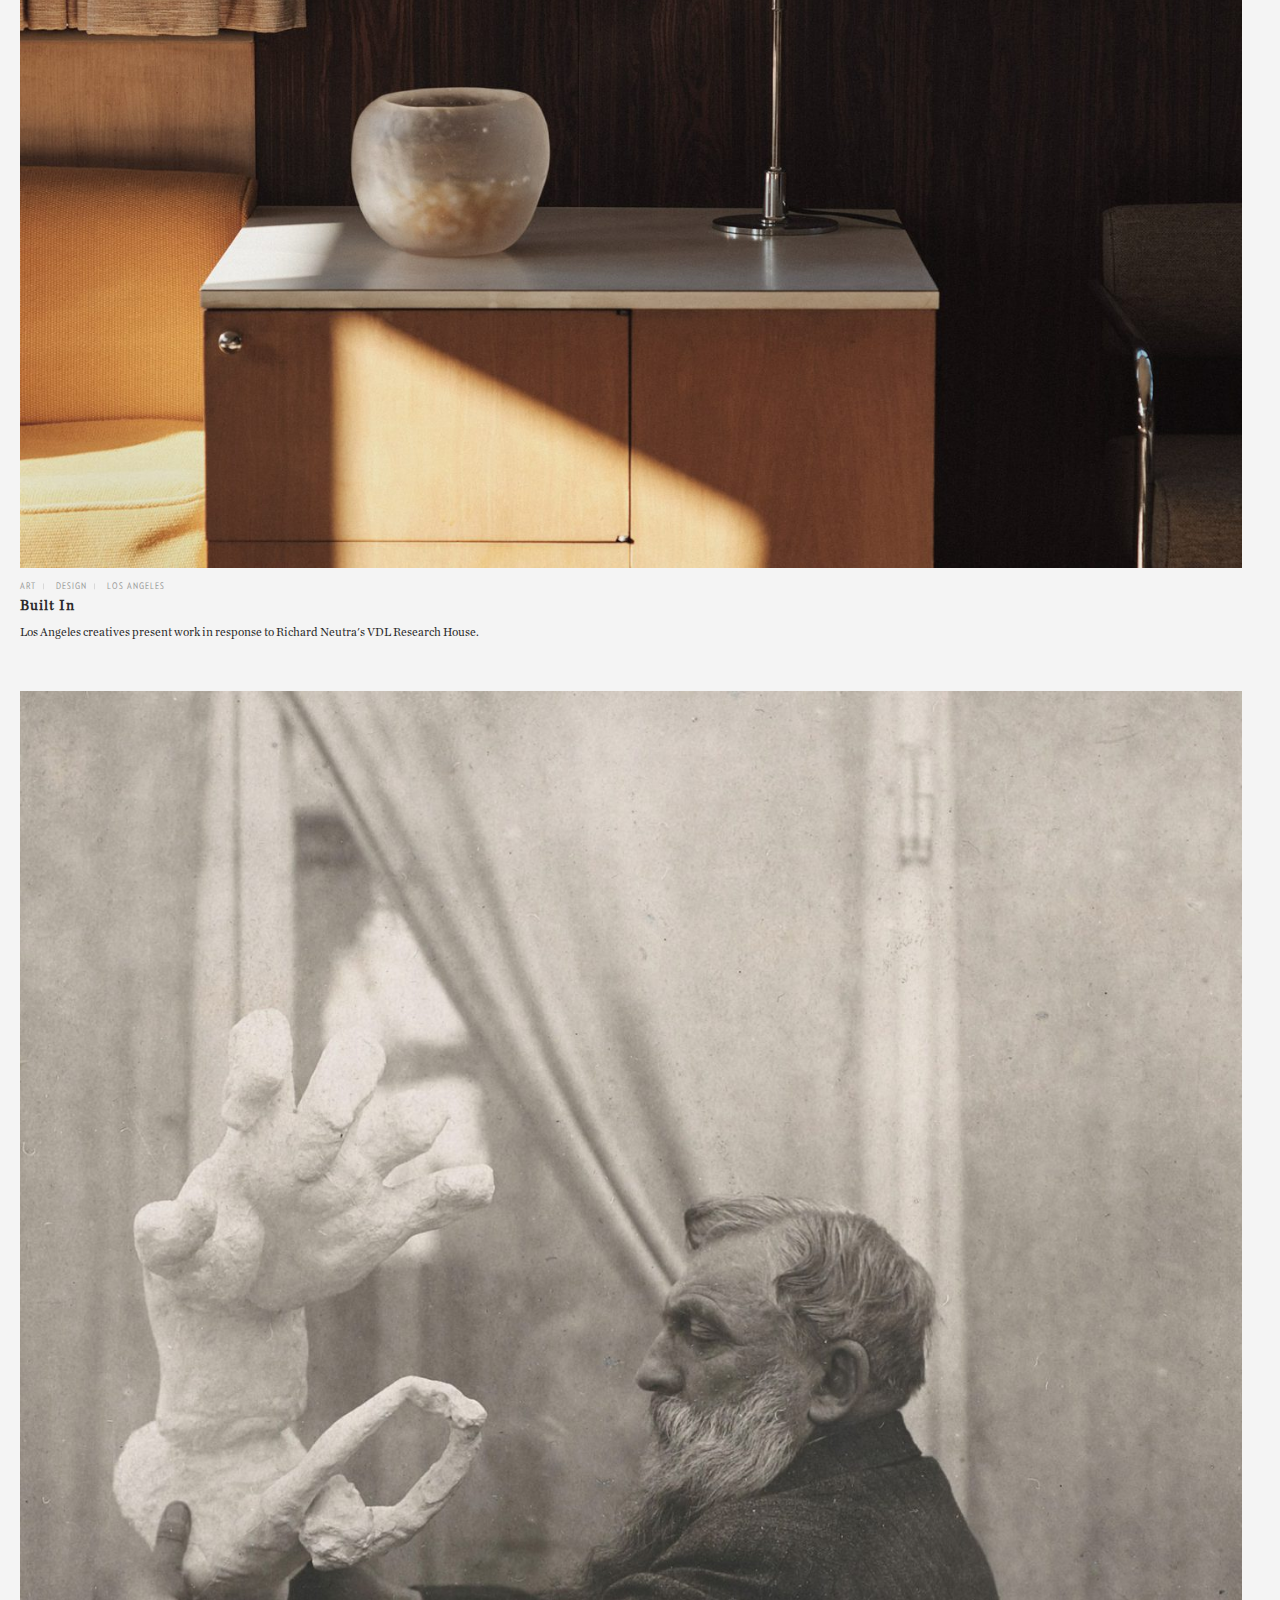
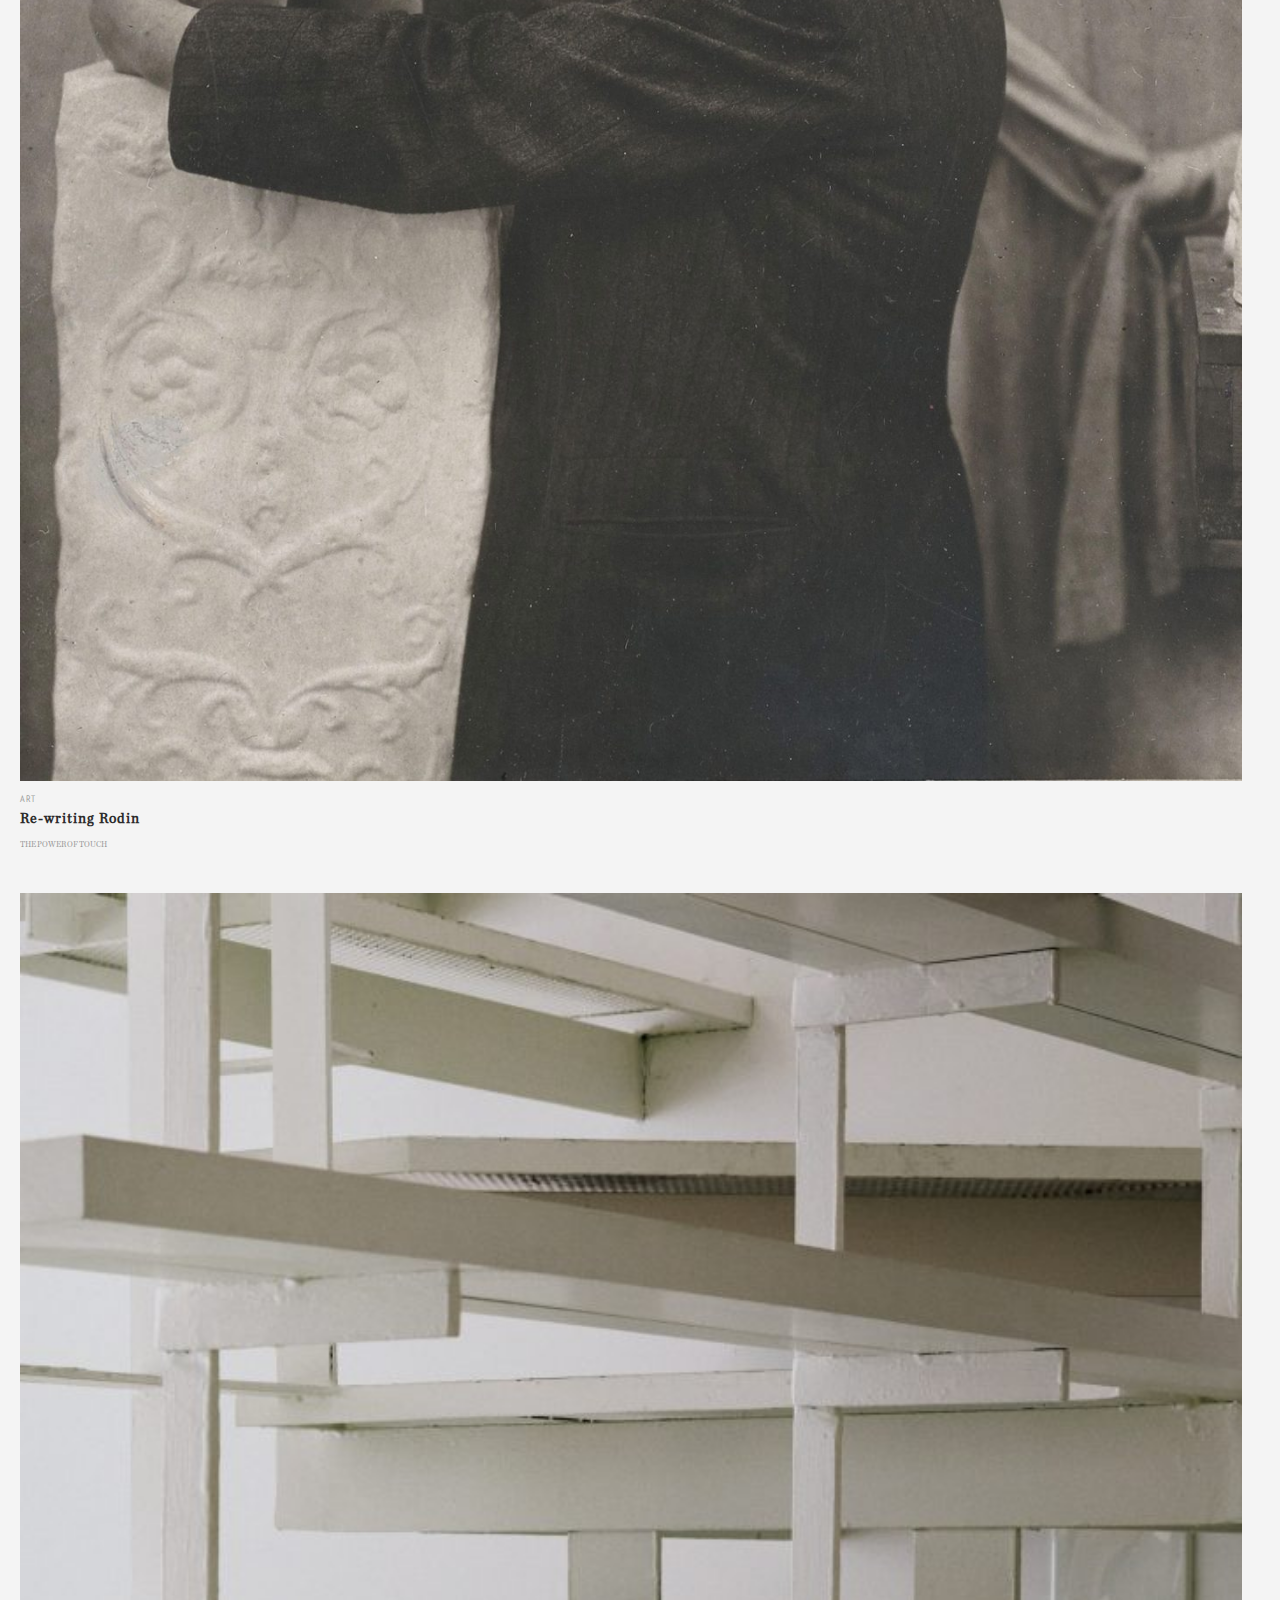
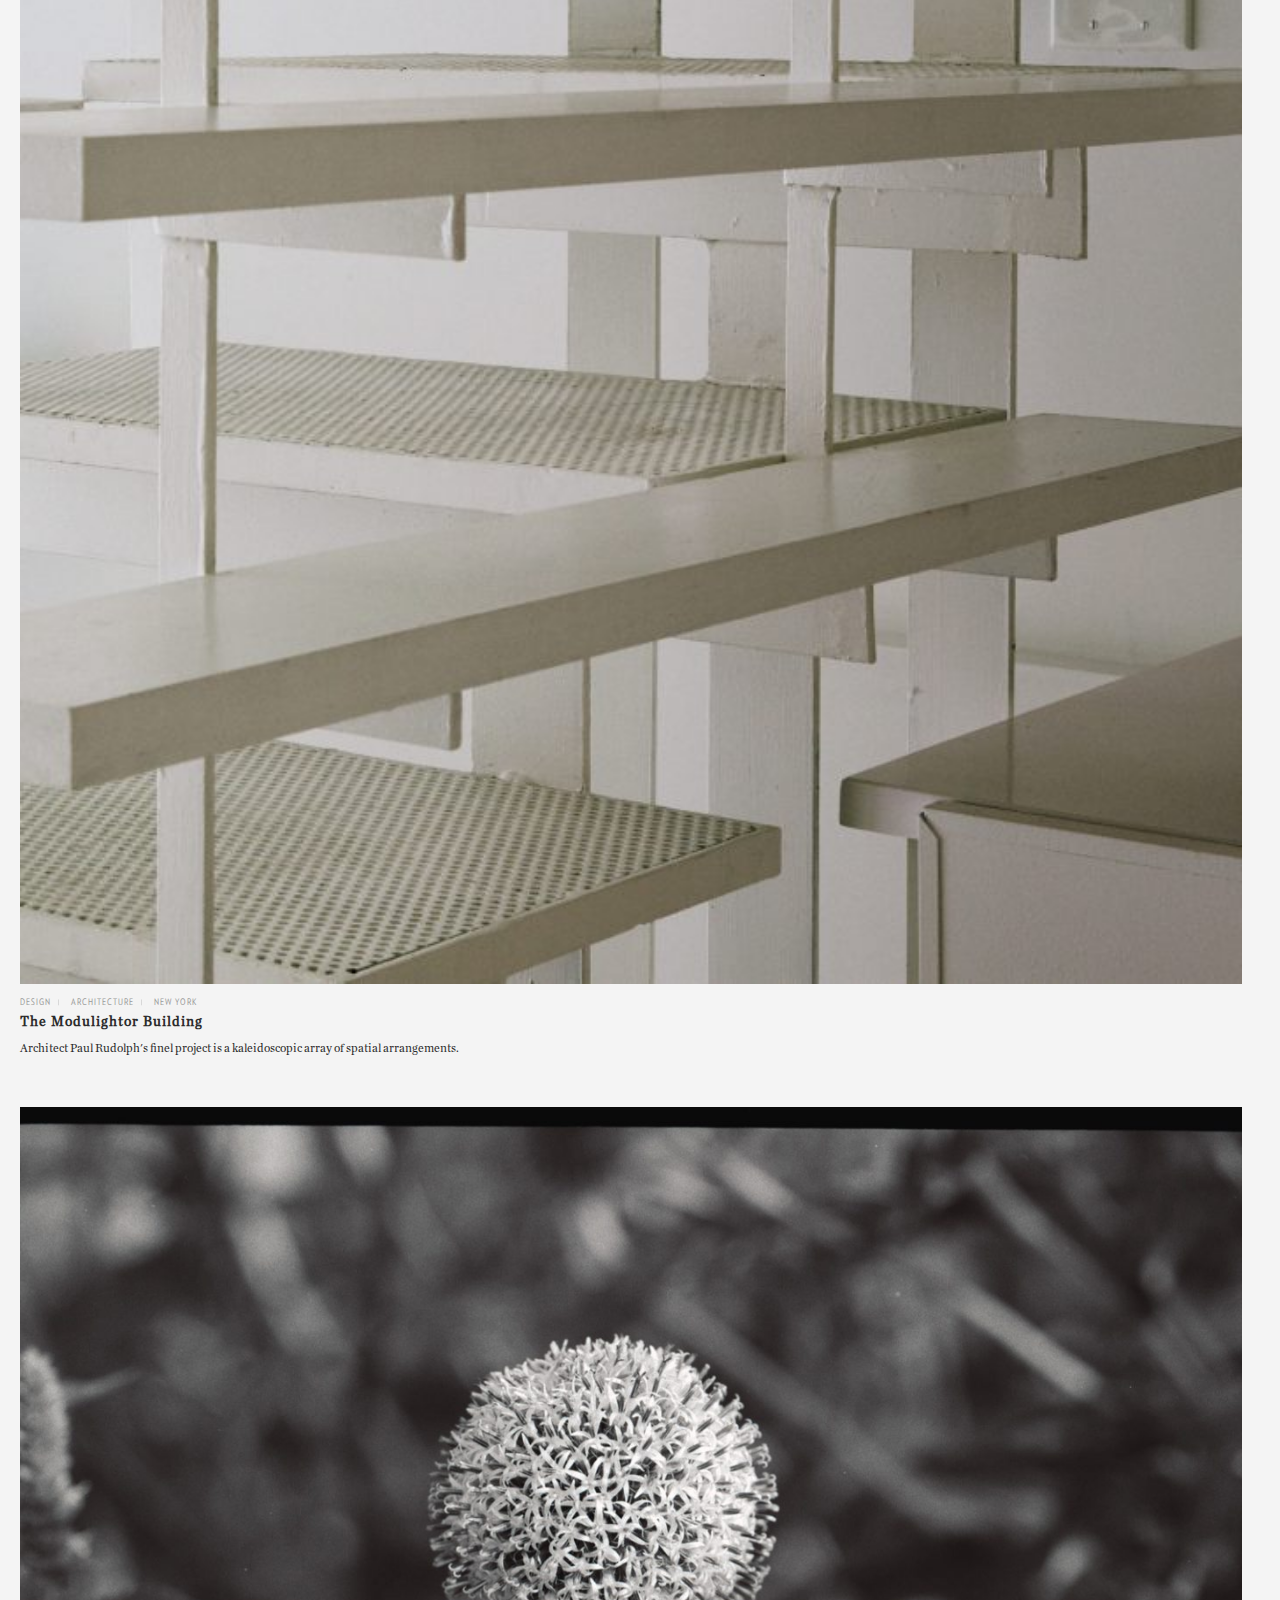
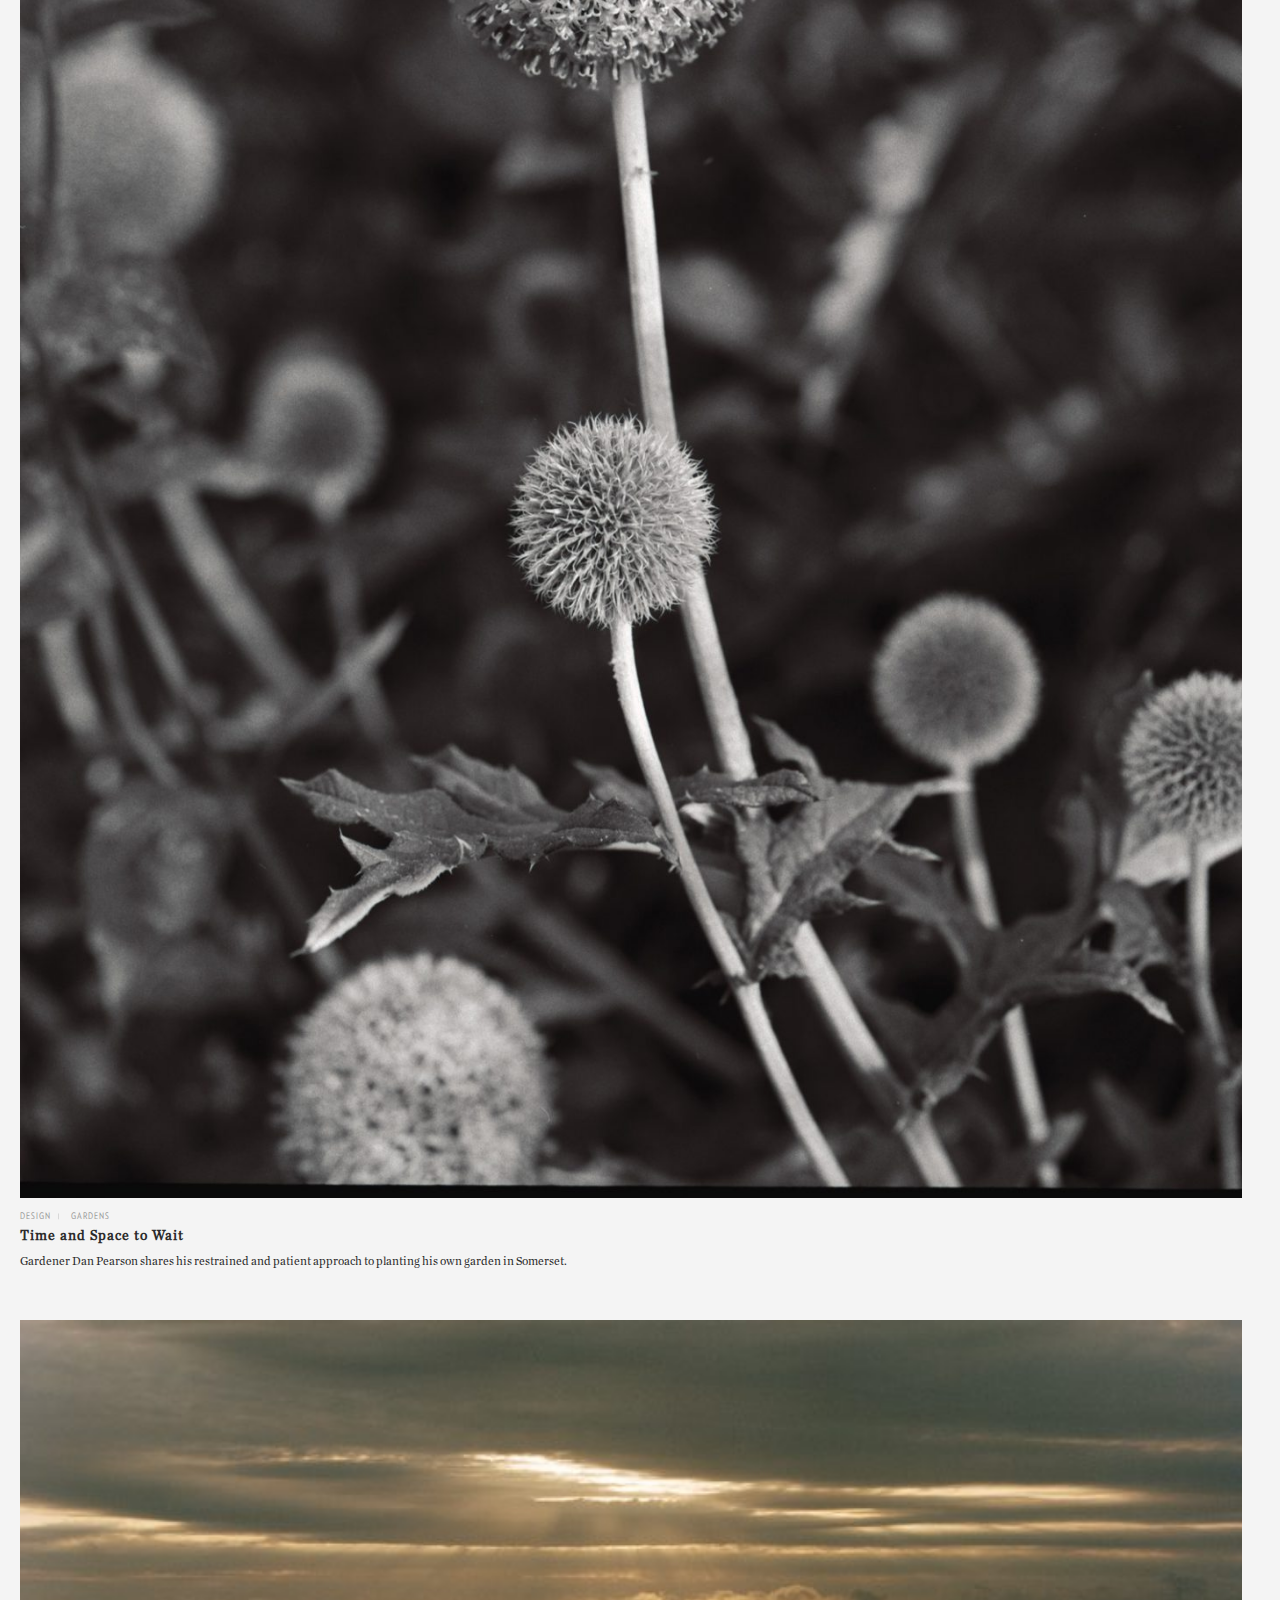
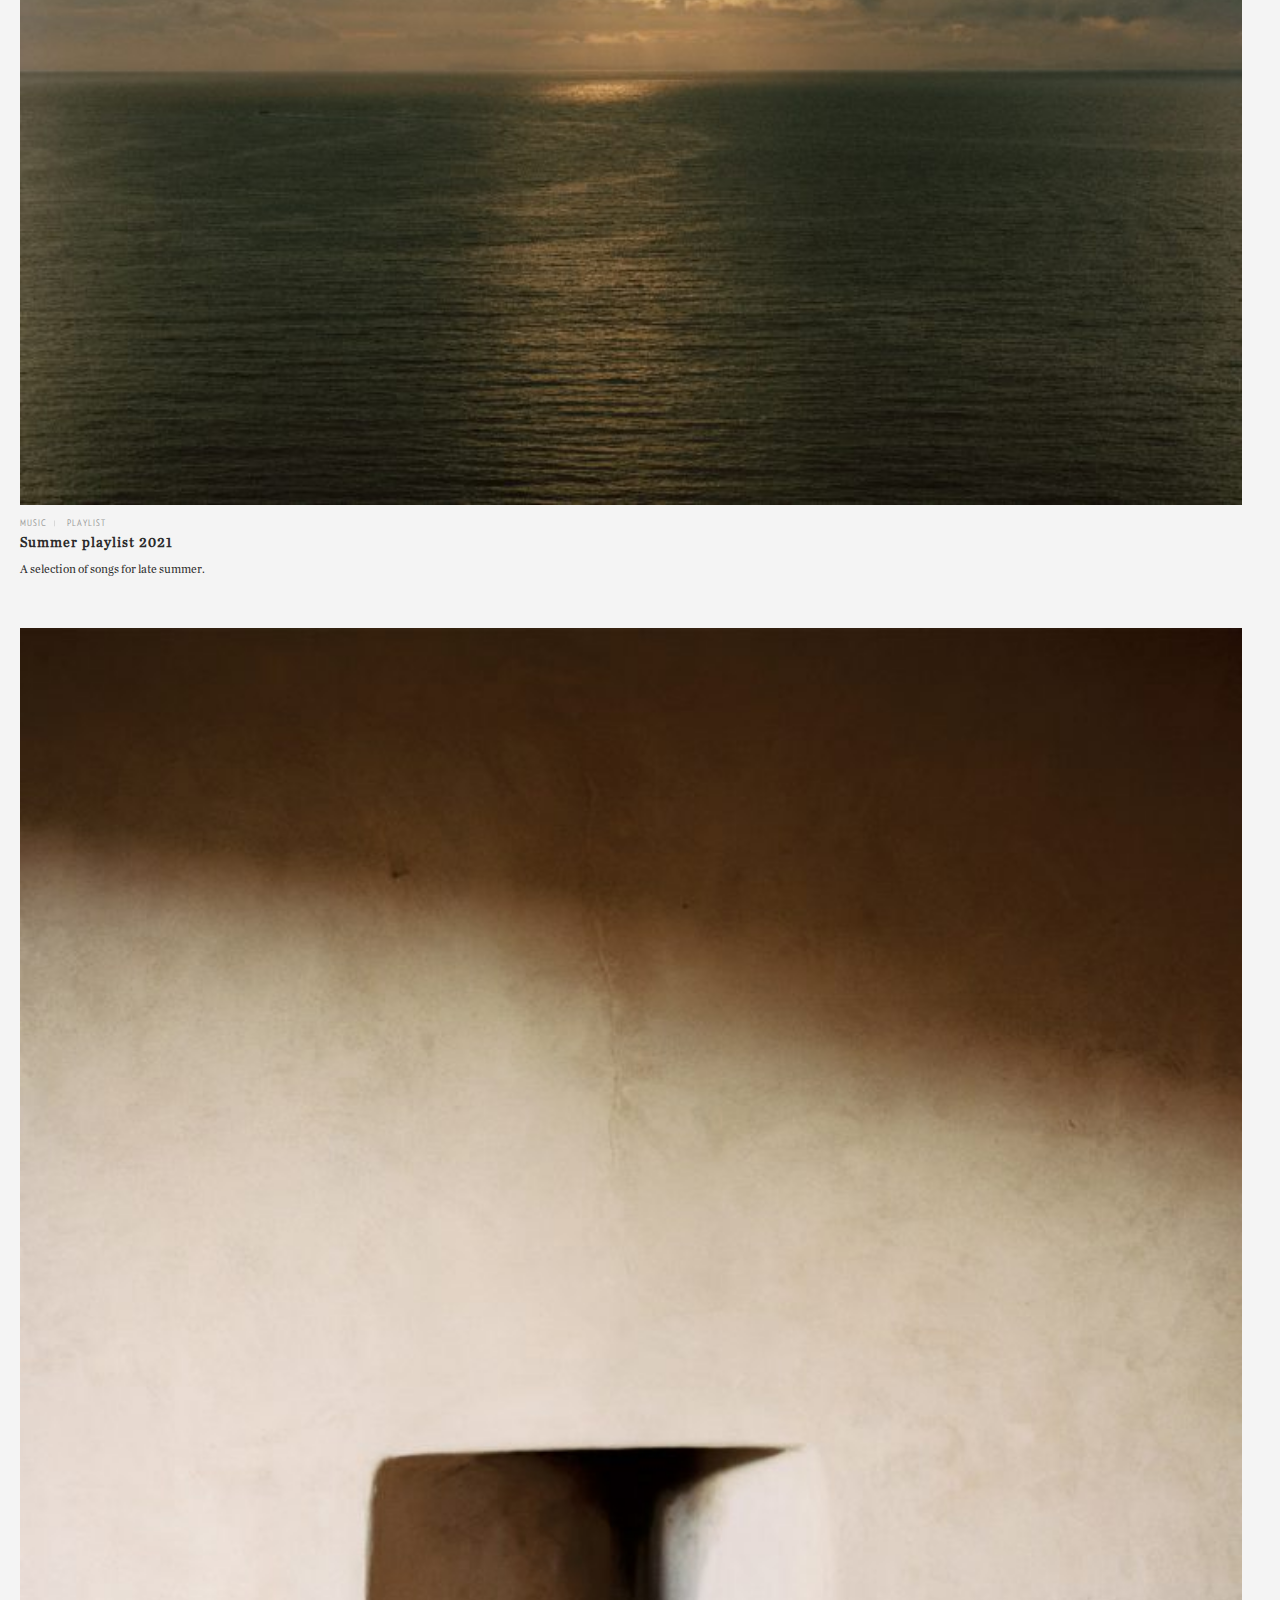
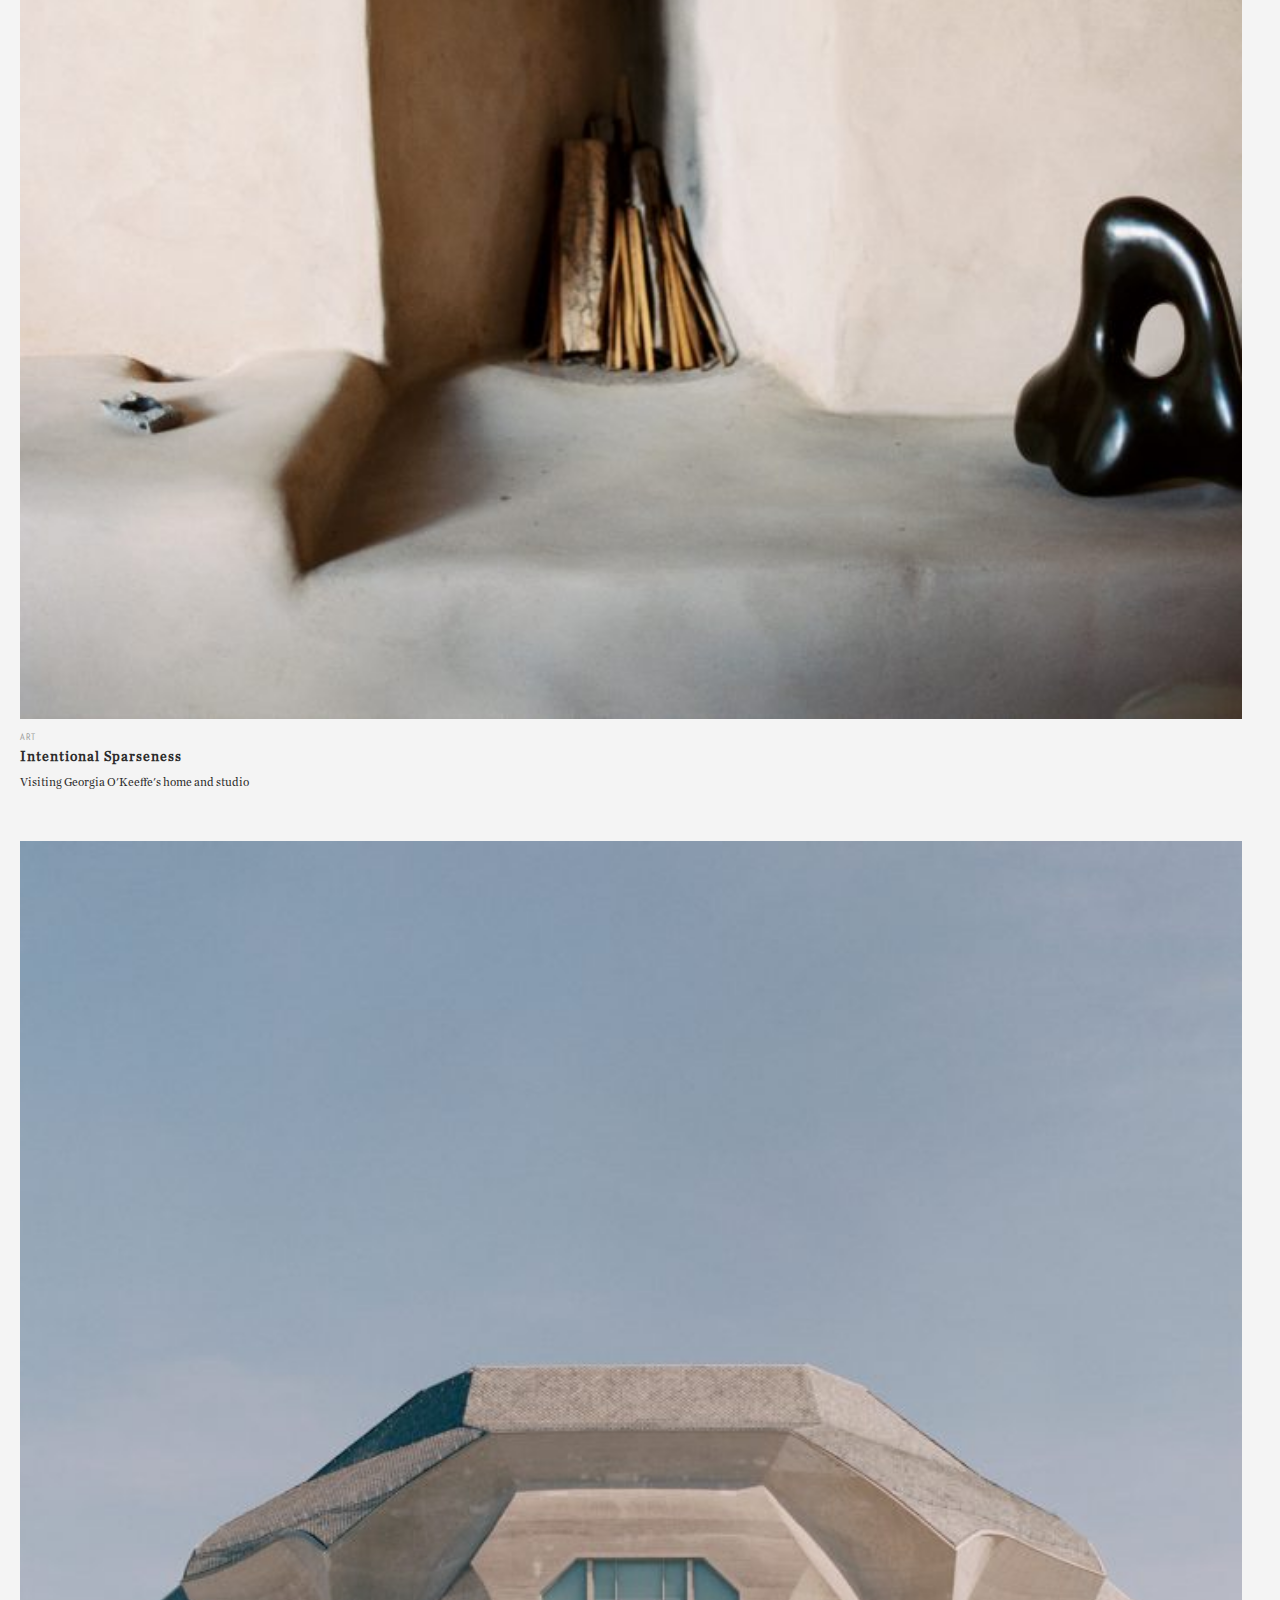
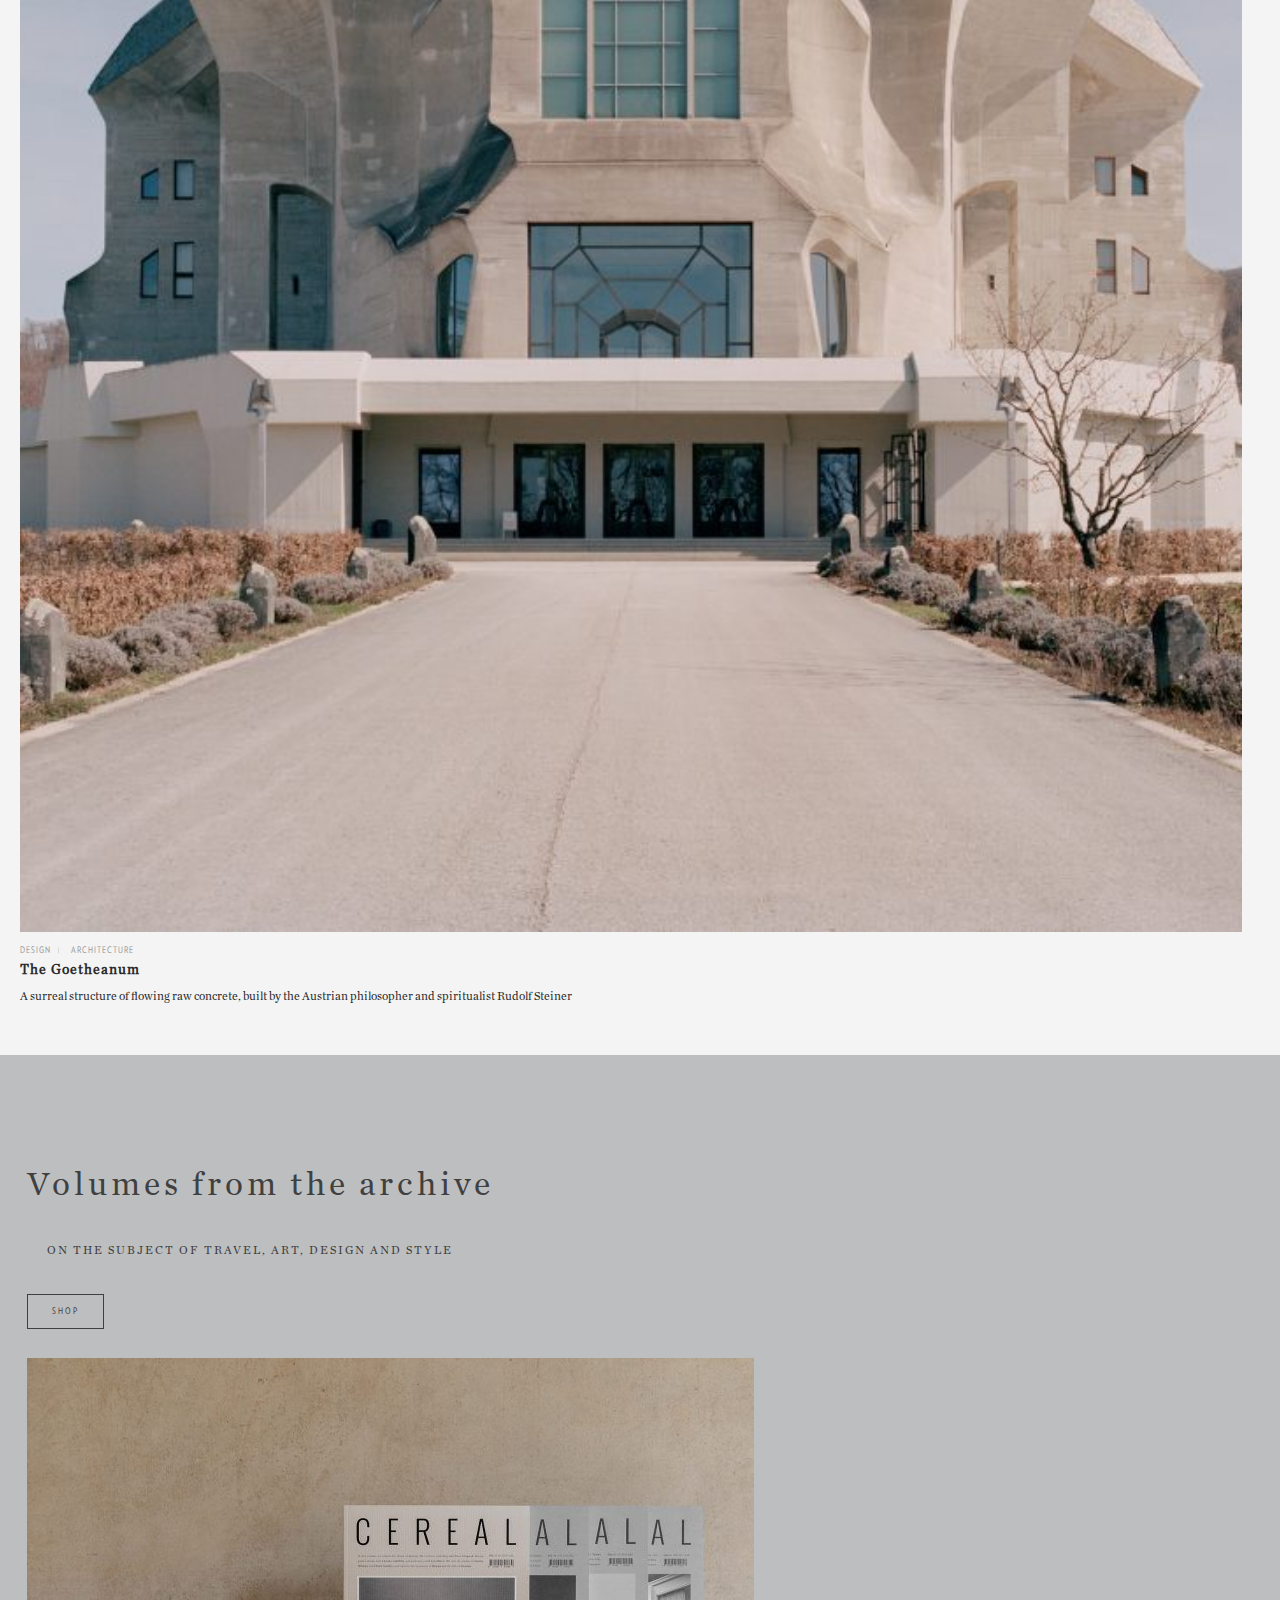
==== commit afd5e1a5: "Add files via upload" ====
--- a/index.html
+++ b/index.html
@@ -12,102 +12,11 @@
 	<link href="styles/style.css" rel="stylesheet">
 	<link rel="icon" type="image/svg+xml" href="images/favicon.svg">
 </head>
-
-<section aria-label="full-menu" class="full-menu">
+<body>
+
+
 	<header>
-		<section>
-			<div>
-				<h1>
-					<a href="#" rel="home">CEREAL</a>
-				</h1>
-			</div>
-			<div>
-				<ul>
-					<li></li>
-				</ul>
-			</div>
-		</section>
-	</header>
-	
-	<main>
-		<section>
-			<ul>
-				<li>
-					<a href="#">TRAVEL</a>
-				</li>
-				<li>
-					<a href="#">ART</a>
-				</li>
-				<li>
-					<a href="#">DESIGN</a>
-				</li>
-				<li>
-					<a href="#">STYLE</a>
-				</li>
-				<li>
-					<a href="#">CITY GUIDES</a>
-				</li>
-				<li>
-					<a href="#">SHOP</a>
-				</li>
-			</ul>
-			<div>
-				<p>info</p>
-				<ul>
-					<li>
-						<a href="#">Stocklist</a>
-					</li>
-					<li>
-						<a href="#">Contact</a>
-					</li>
-					<li>
-						<a href="#">Career</a>
-					</li>
-				</ul>
-			</div>
-			<div>
-				<p>MEDIA</p>
-				<ul>
-					<li>
-						<a href="#">Playlist</a>
-					</li>
-					<li>
-						<a href="#">Films</a>
-					</li>
-				</ul>
-			</div>
-			<div>
-				<p>WEBSITE</p>
-				<ul>
-					<li>
-						<a href="#">Terms</a>
-					</li>
-					<li>
-						<a href="#">Shipping</a>
-					</li>
-					<li>
-						<a href="#">FAQs</a>
-					</li>
-				</ul>
-			</div>
-			<div>
-				<p>NEWSLETTER</p>
-				<form action="">
-					<input type="text">
-				</form>
-				<a href=""></a>
-				<a href=""></a>
-				<a href=""></a>
-				<a href=""></a>
-			</div>
-		</section>
-	</main>
-</section>
-
-<body>
-	<header>
-		<section aria-label="header">
-			<div>
+
 				<h1>
 					<a href="index.html">CEREAL</a>
 				</h1>
@@ -119,11 +28,42 @@
 						<a href="#search">search</a>
 					</li>
 					<li>
-						<a href="/html/menu.html">menu</a>
+						<nav>
+						<button >menu
+							<span></span>
+							<span></span>
+							<span></span>
+						</button> <!--met span voor evt kruisje-->
+					</nav>
 					</li>
 				</ul>
-			</div>
-		</section>
+
+
+		<section aria-label="full-menu" class="full-menu">
+			<button></button>
+				<ul>
+					<li>
+						<a href="#">travel</a>
+					</li>
+					<li>
+						<a href="#">art</a>
+					</li>
+					<li>
+						<a href="#">design</a>
+					</li>
+					<li>
+						<a href="#">style</a>
+					</li>
+					<li>
+						<a href="#">city guides</a>
+					</li>
+					<li>
+						<a href="#">shop</a>
+					</li>
+				</ul>
+
+
+	</section>
 	</header>
 
 	<main>
@@ -371,24 +311,24 @@
 					</form>
 				</section>
 				<section aria-label="footer-social" class="footer-social">
-					<a href="https://instagram.com/cerealmag" target="_blank" rel="noopener">CEREAL instagram
+					<a class="text-visually-hidden" href="https://instagram.com/cerealmag" target="_blank" rel="noopener">CEREAL instagram
 					<svg xmlns="http://www.w3.org/2000/svg" width="14" height="16">
-						<path d="M9.143 8c0-1.259-1.027-2.286-2.286-2.286S4.571 6.741 4.571 8s1.027 2.286 2.286 2.286S9.143 9.259 9.143 8zm1.232 0c0 1.946-1.571 3.518-3.518 3.518S3.339 9.947 3.339 8 4.91 4.482 6.857 4.482 10.375 6.053 10.375 8zm.964-3.661c0 .455-.366.821-.821.821s-.821-.366-.821-.821.366-.821.821-.821.821.366.821.821zM6.857 2.375c-1 0-3.143-.08-4.045.277-.313.125-.545.277-.786.518s-.393.473-.518.786c-.357.902-.277 3.045-.277 4.045s-.08 3.143.277 4.045c.125.313.277.545.518.786s.473.393.786.518c.902.357 3.045.277 4.045.277s3.143.08 4.045-.277c.313-.125.545-.277.786-.518s.393-.473.518-.786c.357-.902.277-3.045.277-4.045s.08-3.143-.277-4.045c-.125-.313-.277-.545-.518-.786s-.473-.393-.786-.518c-.902-.357-3.045-.277-4.045-.277zM13.714 8c0 .946.009 1.884-.045 2.83-.054 1.098-.304 2.071-1.107 2.875s-1.777 1.054-2.875 1.107c-.946.054-1.884.045-2.83.045s-1.884.009-2.83-.045c-1.098-.054-2.071-.304-2.875-1.107S.098 11.928.045 10.83C-.009 9.884 0 8.946 0 8s-.009-1.884.045-2.83c.054-1.098.304-2.071 1.107-2.875s1.777-1.054 2.875-1.107c.946-.054 1.884-.045 2.83-.045s1.884-.009 2.83.045c1.098.054 2.071.304 2.875 1.107s1.054 1.777 1.107 2.875c.054.946.045 1.884.045 2.83z"></path>
+						<path fill="#fff" d="M9.143 8c0-1.259-1.027-2.286-2.286-2.286S4.571 6.741 4.571 8s1.027 2.286 2.286 2.286S9.143 9.259 9.143 8zm1.232 0c0 1.946-1.571 3.518-3.518 3.518S3.339 9.947 3.339 8 4.91 4.482 6.857 4.482 10.375 6.053 10.375 8zm.964-3.661c0 .455-.366.821-.821.821s-.821-.366-.821-.821.366-.821.821-.821.821.366.821.821zM6.857 2.375c-1 0-3.143-.08-4.045.277-.313.125-.545.277-.786.518s-.393.473-.518.786c-.357.902-.277 3.045-.277 4.045s-.08 3.143.277 4.045c.125.313.277.545.518.786s.473.393.786.518c.902.357 3.045.277 4.045.277s3.143.08 4.045-.277c.313-.125.545-.277.786-.518s.393-.473.518-.786c.357-.902.277-3.045.277-4.045s.08-3.143-.277-4.045c-.125-.313-.277-.545-.518-.786s-.473-.393-.786-.518c-.902-.357-3.045-.277-4.045-.277zM13.714 8c0 .946.009 1.884-.045 2.83-.054 1.098-.304 2.071-1.107 2.875s-1.777 1.054-2.875 1.107c-.946.054-1.884.045-2.83.045s-1.884.009-2.83-.045c-1.098-.054-2.071-.304-2.875-1.107S.098 11.928.045 10.83C-.009 9.884 0 8.946 0 8s-.009-1.884.045-2.83c.054-1.098.304-2.071 1.107-2.875s1.777-1.054 2.875-1.107c.946-.054 1.884-.045 2.83-.045s1.884-.009 2.83.045c1.098.054 2.071.304 2.875 1.107s1.054 1.777 1.107 2.875c.054.946.045 1.884.045 2.83z"></path>
 					</svg>
 					</a>
-					<a href="https://www.twitter.com/cerealmag" target="_blank" rel="noopener">CEREAL Twitter
+					<a class="text-visually-hidden" href="https://www.twitter.com/cerealmag" target="_blank" rel="noopener">CEREAL Twitter
 					<svg xmlns="http://www.w3.org/2000/svg" width="15" height="16">
-						<path d="M14.464 3.643c-.393.571-.884 1.08-1.446 1.491.009.125.009.25.009.375 0 3.813-2.902 8.205-8.205 8.205-1.634 0-3.152-.473-4.429-1.295.232.027.455.036.696.036 1.348 0 2.589-.455 3.58-1.232-1.268-.027-2.33-.857-2.696-2 .179.027.357.045.545.045.259 0 .518-.036.759-.098C1.956 8.902.964 7.741.964 6.34v-.036c.384.214.83.348 1.304.366C1.491 6.152.982 5.268.982 4.268c0-.536.143-1.027.393-1.455 1.42 1.75 3.554 2.893 5.946 3.018-.045-.214-.071-.438-.071-.661 0-1.589 1.286-2.884 2.884-2.884.83 0 1.58.348 2.107.911.652-.125 1.277-.366 1.83-.696-.214.67-.67 1.232-1.268 1.589.58-.063 1.143-.223 1.661-.446z"></path>
+						<path fill="#f5f5f5" d="M14.464 3.643c-.393.571-.884 1.08-1.446 1.491.009.125.009.25.009.375 0 3.813-2.902 8.205-8.205 8.205-1.634 0-3.152-.473-4.429-1.295.232.027.455.036.696.036 1.348 0 2.589-.455 3.58-1.232-1.268-.027-2.33-.857-2.696-2 .179.027.357.045.545.045.259 0 .518-.036.759-.098C1.956 8.902.964 7.741.964 6.34v-.036c.384.214.83.348 1.304.366C1.491 6.152.982 5.268.982 4.268c0-.536.143-1.027.393-1.455 1.42 1.75 3.554 2.893 5.946 3.018-.045-.214-.071-.438-.071-.661 0-1.589 1.286-2.884 2.884-2.884.83 0 1.58.348 2.107.911.652-.125 1.277-.366 1.83-.696-.214.67-.67 1.232-1.268 1.589.58-.063 1.143-.223 1.661-.446z"></path>
 					  </svg>
 					</a>
-					<a href="https://www.facebook.com/cerealmag" target="_blank" rel="noopener">CEREAL Facebook
+					<a class="text-visually-hidden" href="https://www.facebook.com/cerealmag" target="_blank" rel="noopener">CEREAL Facebook
 					<svg xmlns="http://www.w3.org/2000/svg" width="9" height="16">
-						<path d="M8.563.107v2.357H7.161c-1.098 0-1.304.527-1.304 1.286v1.688h2.616l-.348 2.643H5.857v6.777H3.125V8.081H.848V5.438h2.277V3.492c0-2.259 1.384-3.491 3.402-3.491.964 0 1.795.071 2.036.107z"></path>
+						<path fill="#f5f5f5" d="M8.563.107v2.357H7.161c-1.098 0-1.304.527-1.304 1.286v1.688h2.616l-.348 2.643H5.857v6.777H3.125V8.081H.848V5.438h2.277V3.492c0-2.259 1.384-3.491 3.402-3.491.964 0 1.795.071 2.036.107z"></path>
 					  </svg>
 					</a>
-					<a href="https://uk.pinterest.com/cerealmag/" target="_blank" rel="noopener">CEREAL instagram
+					<a class="text-visually-hidden" href="https://uk.pinterest.com/cerealmag/" target="_blank" rel="noopener">CEREAL instagram
 					<svg xmlns="http://www.w3.org/2000/svg" width="11" height="16">
-						<path d="M0 5.33C0 2.035 3.018 0 6.071 0c2.804 0 5.357 1.929 5.357 4.884 0 2.777-1.42 5.857-4.58 5.857-.75 0-1.696-.375-2.063-1.071-.679 2.688-.625 3.089-2.125 5.143l-.125.045-.08-.089c-.054-.563-.134-1.116-.134-1.679 0-1.821.839-4.455 1.25-6.223-.223-.455-.286-1.009-.286-1.509 0-.902.625-2.045 1.643-2.045.75 0 1.152.571 1.152 1.277 0 1.161-.786 2.25-.786 3.375 0 .768.634 1.304 1.375 1.304 2.054 0 2.688-2.964 2.688-4.545 0-2.116-1.5-3.268-3.527-3.268-2.357 0-4.179 1.696-4.179 4.089 0 1.152.705 1.741.705 2.018 0 .232-.17 1.054-.464 1.054-.045 0-.107-.018-.152-.027C.463 8.206-.001 6.501-.001 5.331z"></path>
+						<path fill="#f5f5f5" d="M0 5.33C0 2.035 3.018 0 6.071 0c2.804 0 5.357 1.929 5.357 4.884 0 2.777-1.42 5.857-4.58 5.857-.75 0-1.696-.375-2.063-1.071-.679 2.688-.625 3.089-2.125 5.143l-.125.045-.08-.089c-.054-.563-.134-1.116-.134-1.679 0-1.821.839-4.455 1.25-6.223-.223-.455-.286-1.009-.286-1.509 0-.902.625-2.045 1.643-2.045.75 0 1.152.571 1.152 1.277 0 1.161-.786 2.25-.786 3.375 0 .768.634 1.304 1.375 1.304 2.054 0 2.688-2.964 2.688-4.545 0-2.116-1.5-3.268-3.527-3.268-2.357 0-4.179 1.696-4.179 4.089 0 1.152.705 1.741.705 2.018 0 .232-.17 1.054-.464 1.054-.045 0-.107-.018-.152-.027C.463 8.206-.001 6.501-.001 5.331z"></path>
 					  </svg>
 					</a>
 				</section>
--- a/styles/style.css
+++ b/styles/style.css
@@ -13,6 +13,7 @@
   --background-color-2:#404040;
   --color-black-text:#2b2b2b;
   --footer-color:#4d4d4d;
+  --full-menu-color:#858687;
 }
 
 /*****FONTS*****/
@@ -40,6 +41,12 @@
   src: url("/fonts/Verlag-Book.otf") format("otf"),
    url("/fonts/Verlag-Book.woff") format("woff"),
    url("/fonts/Verlag-Book.woff2") format("woff2");
+}
+
+ .text-visually-hidden { 
+  font-size: 0;
+  line-height: 0;
+  color: transparent; 
 }
 
 input {
@@ -111,24 +118,6 @@
   max-width: 100%;
   border:0;
   opacity: 1;
-
-  /* border-top-color: initial;
-  border-top-style: initial;
-  border-top-width: 0px;
-  border-right-color: initial;
-  border-right-style: initial;
-  border-right-width: 0px;
-  border-bottom-color: initial;
-  border-bottom-style: initial;
-  border-bottom-width: 0px;
-  border-left-color: initial;
-  border-left-style: initial;
-  border-left-width: 0px;
-  border-image-source: initial;
-  border-image-slice: initial;
-  border-image-width: initial;
-  border-image-outset: initial;
-  border-image-repeat: initial; */
 }
 
 p {
@@ -151,6 +140,8 @@
 /********************************************************HEADER************************************************/
 
 header {
+  display: flex;
+  justify-content: space-between;
   position:fixed;
   top:0;
   left:0;
@@ -159,120 +150,164 @@
 
   background-color: var(--background-color);
   padding: 10px 27px 10px 27px;
-  display: block;
-
-  transition-property: all;
-    transition-duration: 0.3s;
-    transition-timing-function: linear;
-    transition-delay: 0s;
-}
-
-header section {
-  position: relative;
-
-  /**MARGIN**/
-  max-width: 1800px;
-  margin: 0px auto 0px auto;
-}
-
-header div {
-  opacity: 1;
-
-  /**FLEXBOX**/
-  display: flex;
-  flex-direction: row;
-  flex-wrap: nowrap;
-  justify-content: space-between;
-  align-items: flex-start;
-  /* display: block; */
-
-  /**PADDING**/
-  padding-top: 0px;
-  padding-right: 2px;
-  padding-bottom: 0px;
-  padding-left: 2px;
-
-  margin:0;
-}
-
-header h1, ul {
+
+}
+
+
+header h1, 
+header > ul {
 margin:0;
 }
 
   
 
 
-h1 a{
+header h1 a{
   /**LOGO**/
   background-image: url(https://readcereal.com/wp-content/themes/cereal/img/logo.svg);
   background-position: center;
   background-repeat: no-repeat;
+  background-size: 100% auto;
+
   text-indent: -999999px;
-  background-size: 120px auto;
+  
   height: 50px;
   width: 120px;
   display: inline-block;
   position: relative;
 }
 
-header ul {
-  width: auto;
+header > ul {
 
   /**FLEXBOX**/
   display: flex;
-  justify-content: flex-end;
   gap: 0.5em;
-  white-space: nowrap;
-}
-
-header li:nth-of-type(1) a { 
+
+}
+header > ul li a, header > ul li button,
+.full-menu > button {
+  background-repeat: no-repeat;
+  background-position: center;
+  background-size: 14px 14px;
+
+  height: 50px;
+  display: block; /*zorg ervoor dat tekst weggaat en alleen icon zichtbaar is*/
+  padding: 16px;
+  outline: none;
+  text-align: left;
+  text-indent:-999999px;
+}
+
+header > ul li:nth-of-type(1) a { 
   
   /**ICON MY ACCOUNT**/
   background-image: url(https://readcereal.com/wp-content/themes/cereal/img/account.svg);
-  background-repeat: no-repeat;
-  background-position: center;
-  background-size: 14px 14px;
-  height: 50px;
-  width: 40px;
-  display: block; /*zorg ervoor dat tekst weggaat en alleen icon zichtbaar is*/
-  text-align: left;
-  text-indent:-999999px; /*zorg ervoor dat tekst weggaat en alleen icon zichtbaar is*/
-  margin-left: 5px;
-}
-
-header li:nth-of-type(2) a { 
+}
+
+header > ul li:nth-of-type(2) a { 
   
   /**ICON SEARCH**/
   /* transition:background-image .3s linear; */
     /* background-size: 11px; */
   background-image: url(https://readcereal.com/wp-content/themes/cereal/img/searchIcon.svg);
-  background-repeat:no-repeat;
-  background-position:center;
-  background-size: 14px 14px;
-  height: 50px;
-  width: 40px;
-  display: block; /*zorg ervoor dat tekst weggaat en alleen icon zichtbaar is*/
-  text-align: left;
-  text-indent:-999999px; /*zorg ervoor dat tekst weggaat en alleen icon zichtbaar is*/
-}
-
-header li:nth-of-type(3) a {  
-  
+}
+
+header > ul li:nth-of-type(3) button {  
+  border: none;
   /**ICON MENU**/
   background-image: url(https://readcereal.com/wp-content/themes/cereal/img/mMenu.svg);
-  background-repeat:no-repeat;
-  background-position:center;
-  background-size: 17px 17px;
-  height: 50px;
-  display: block; /*zorg ervoor dat tekst weggaat en alleen icon zichtbaar is*/
-  padding: 16px;
-  outline: none;
-  text-align: left;
-  text-indent:-999999px; /*zorg ervoor dat tekst weggaat en alleen icon zichtbaar is*/
-}
-
-
-
+
+   /*zorg ervoor dat tekst weggaat en alleen icon zichtbaar is*/
+}
+
+
+header section {
+position:fixed;
+top: 0;
+bottom: 0;
+right: 0;
+left: 0;
+background-color: red;
+
+transform: translateX(100%);
+}
+
+.geopendMenu {
+  transform: translateX(0%);
+}
+
+.geslotenMenu {
+  transform: translateX(100%);
+}
+
+.full-menu > button {
+  border-radius: none;
+  background-color: transparent;
+  background-image: url(https://readcereal.com/wp-content/themes/cereal/img/closeWhite.svg);
+  display: flex;
+  justify-content: flex-end; 
+}
+
+.full-menu {
+  width: 100vw;
+  top: 0;
+  left:0;
+  background-color: var(--full-menu-color);
+  position:fixed;
+  z-index: 999999;
+  overflow: scroll;
+}
+
+.full-menu > ul {
+  width: 100%;
+  margin-right: 0%;
+  margin-bottom: 30px;
+  padding: 0 38px 0 38px;
+  max-width: 1832px;
+
+  /* display: flex;
+  flex-wrap: wrap; */
+  
+}
+
+.full-menu > ul li {
+  color:gray;
+  list-style:none;
+
+}
+
+.full-menu > ul li a {
+  text-decoration: none;
+  color: #f5f5f5;
+  text-transform: uppercase;
+  letter-spacing: 3px;
+  line-height: 1.9;
+  padding-bottom: 5px;
+  border-bottom: 1px solid transparent;
+  font-family: 'Chronicle-Text-G1-Roman';
+
+}
+
+.full-menu > ul li a a:focus {
+  color: var(--color-black-text);
+  text-decoration: underline;
+  text-decoration-thickness: 2px;
+  text-underline-offset: 2px;
+}
+
+.full-menu > ul li a:hover {
+  text-decoration: underline;
+  text-decoration-thickness: 2px;
+  text-underline-offset: 2px;
+  color: var(--color-grey-text);
+}
+
+.full-menu > ul li a:active {
+  color:var(--background-color);
+  text-decoration: underline;
+  text-decoration-thickness: 2px;
+  text-underline-offset: 2px;
+}
 /*****************************************************MAIN***********************************************/
 
 main {
@@ -837,6 +872,6 @@
 }
 
 .footer-social a{
-margin-right: 15px;
+margin-right: 20px;
 color:var(--footer-color);
 }
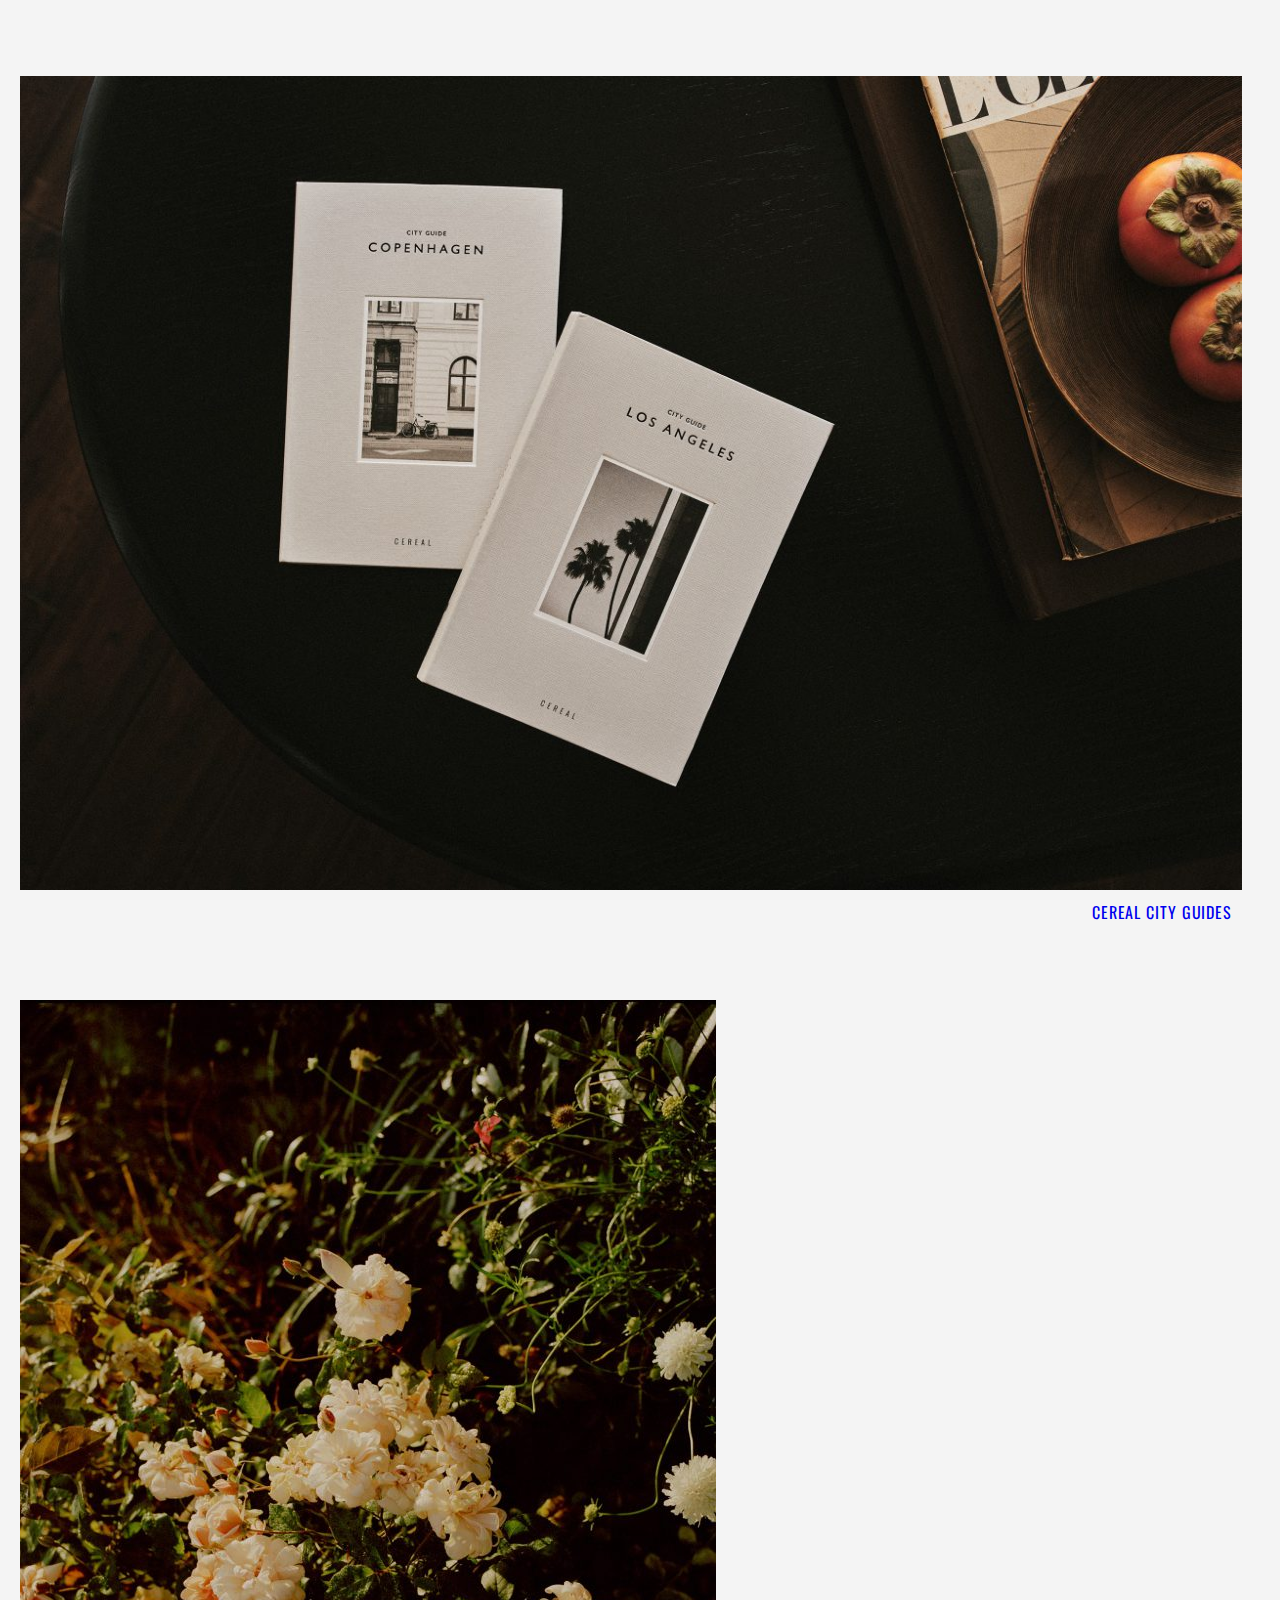
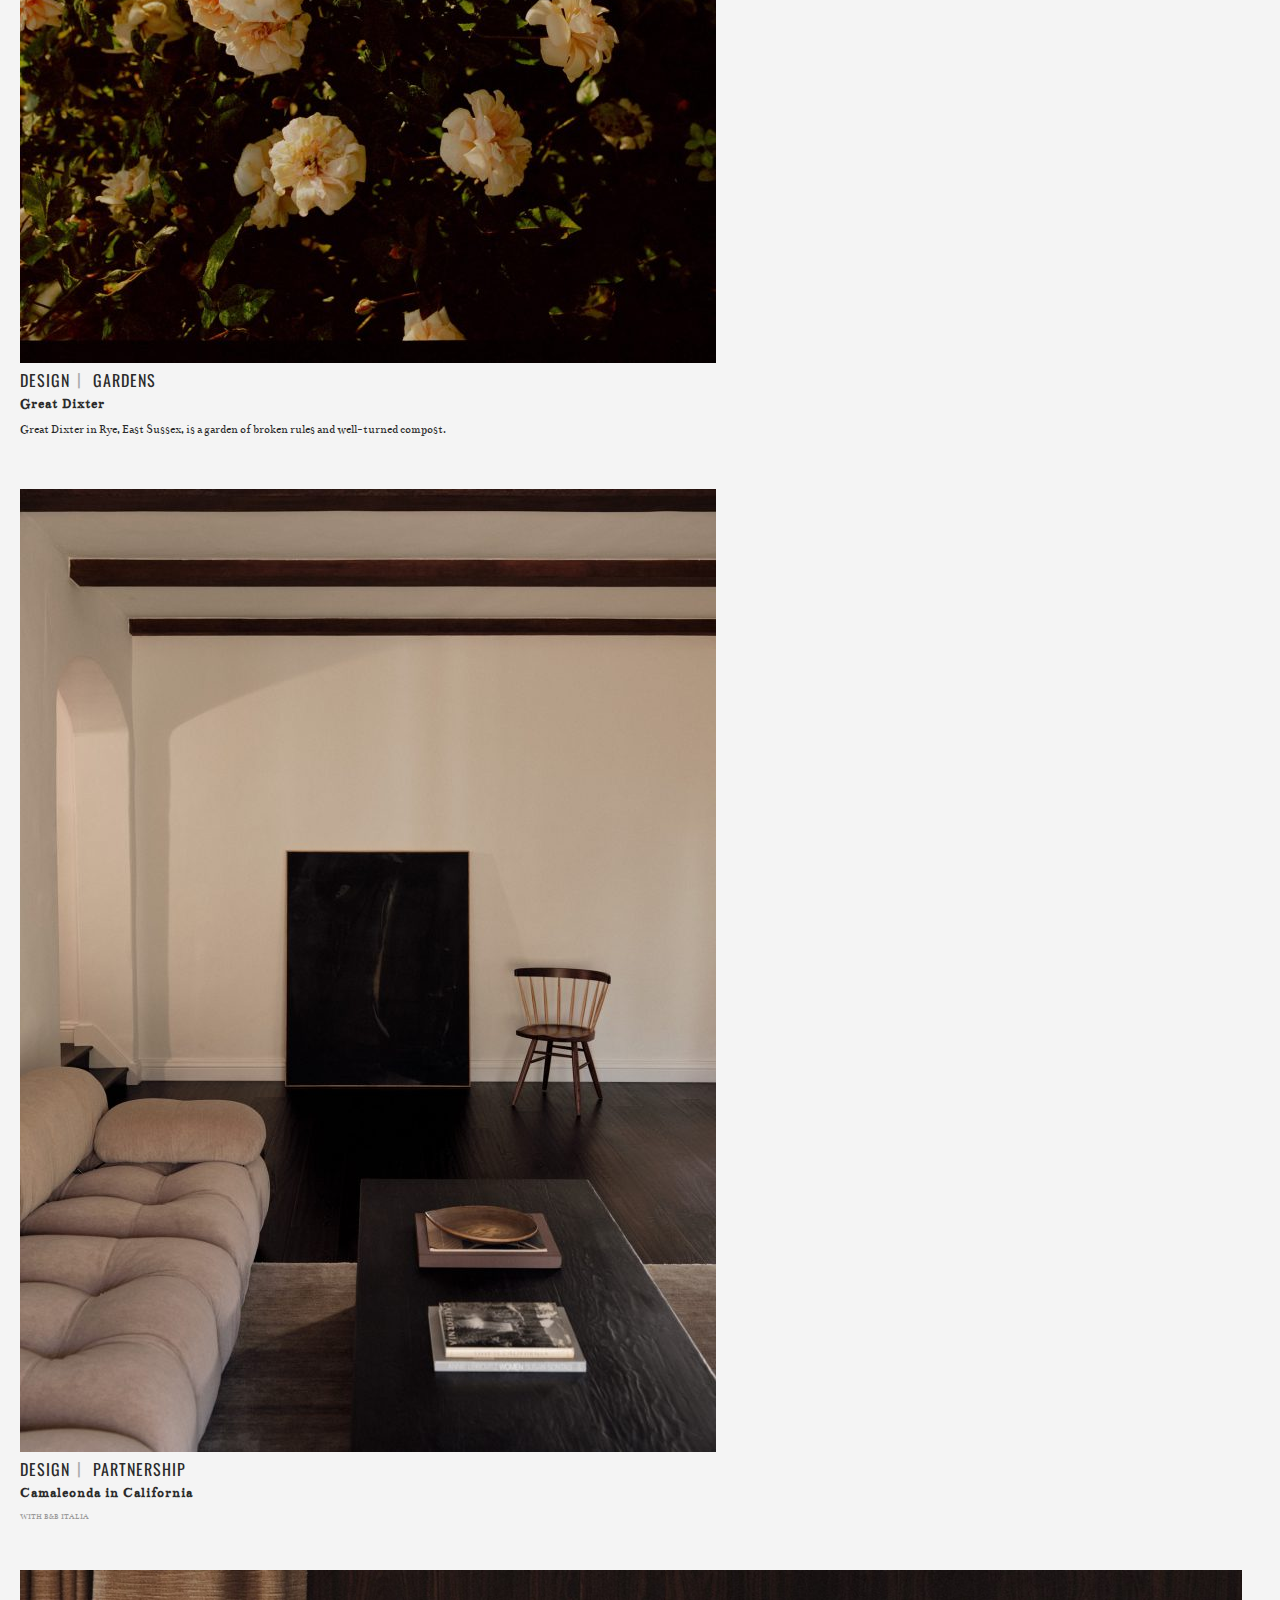
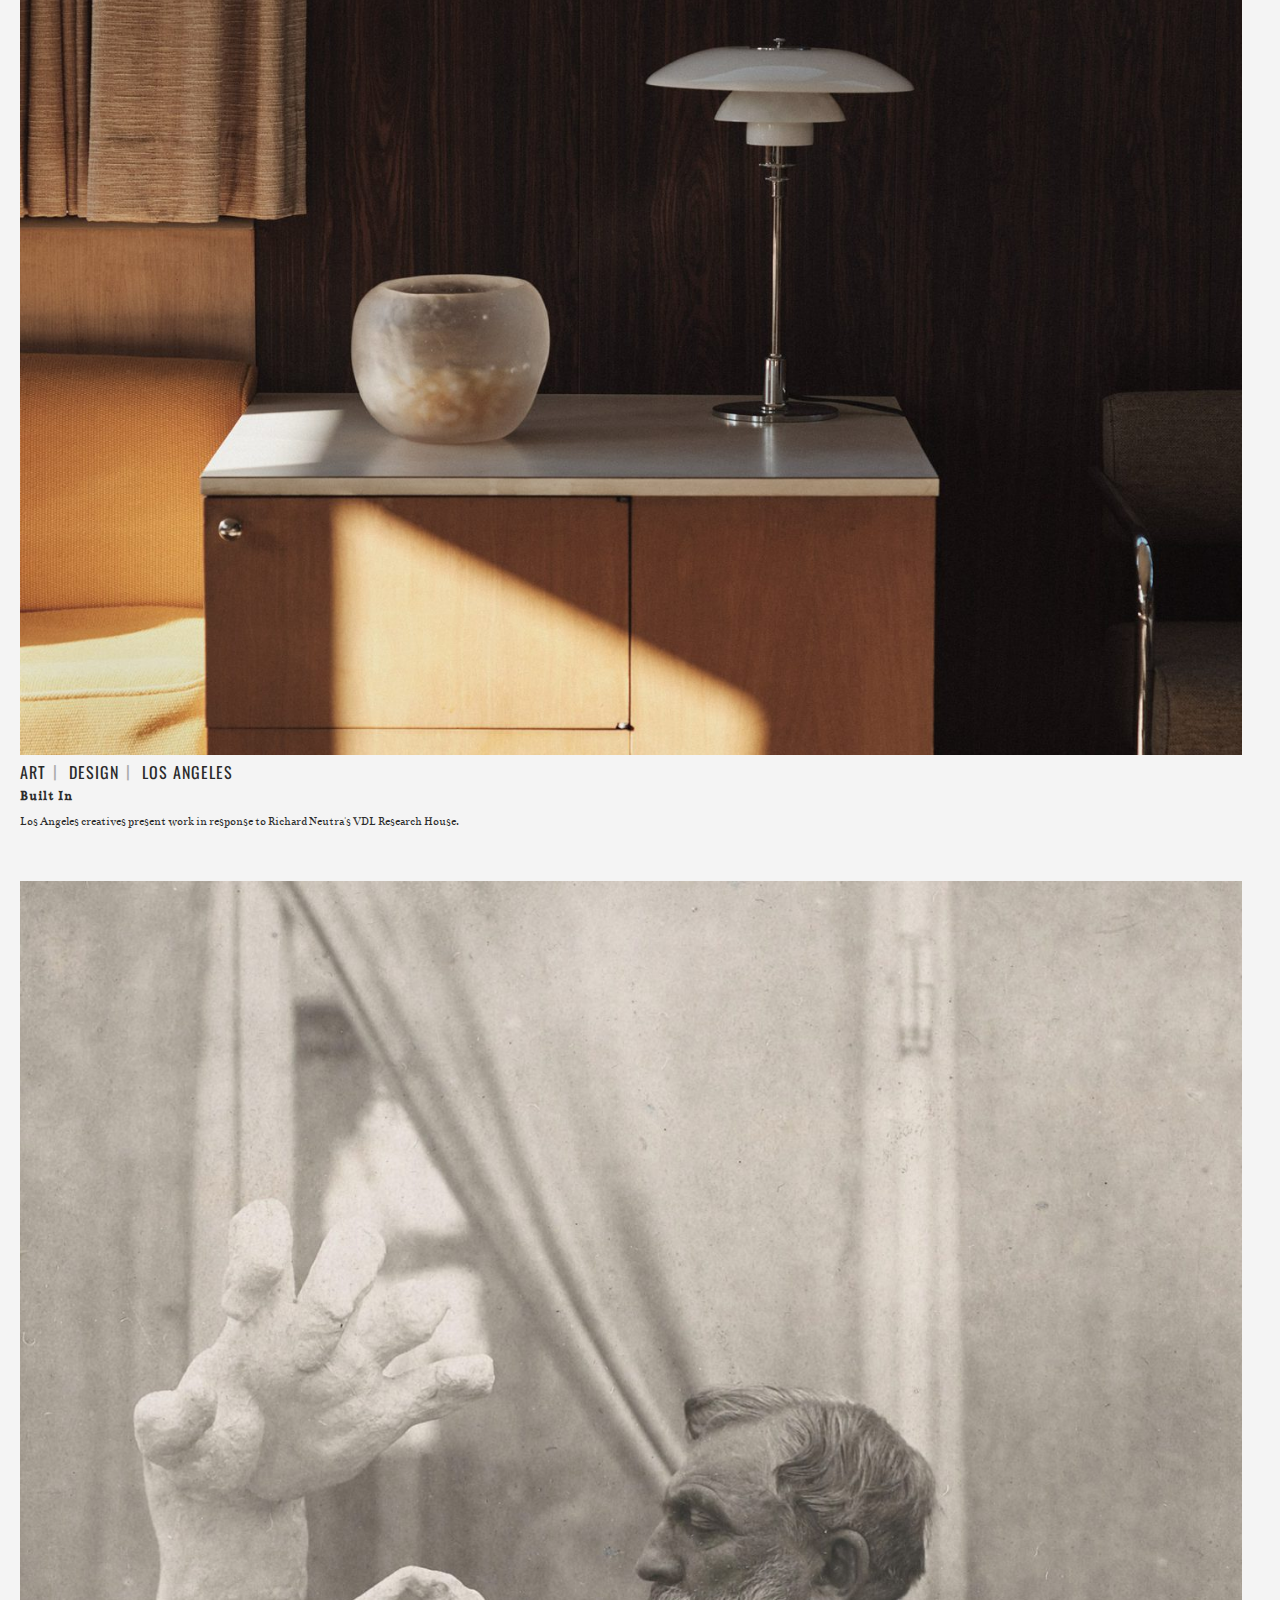
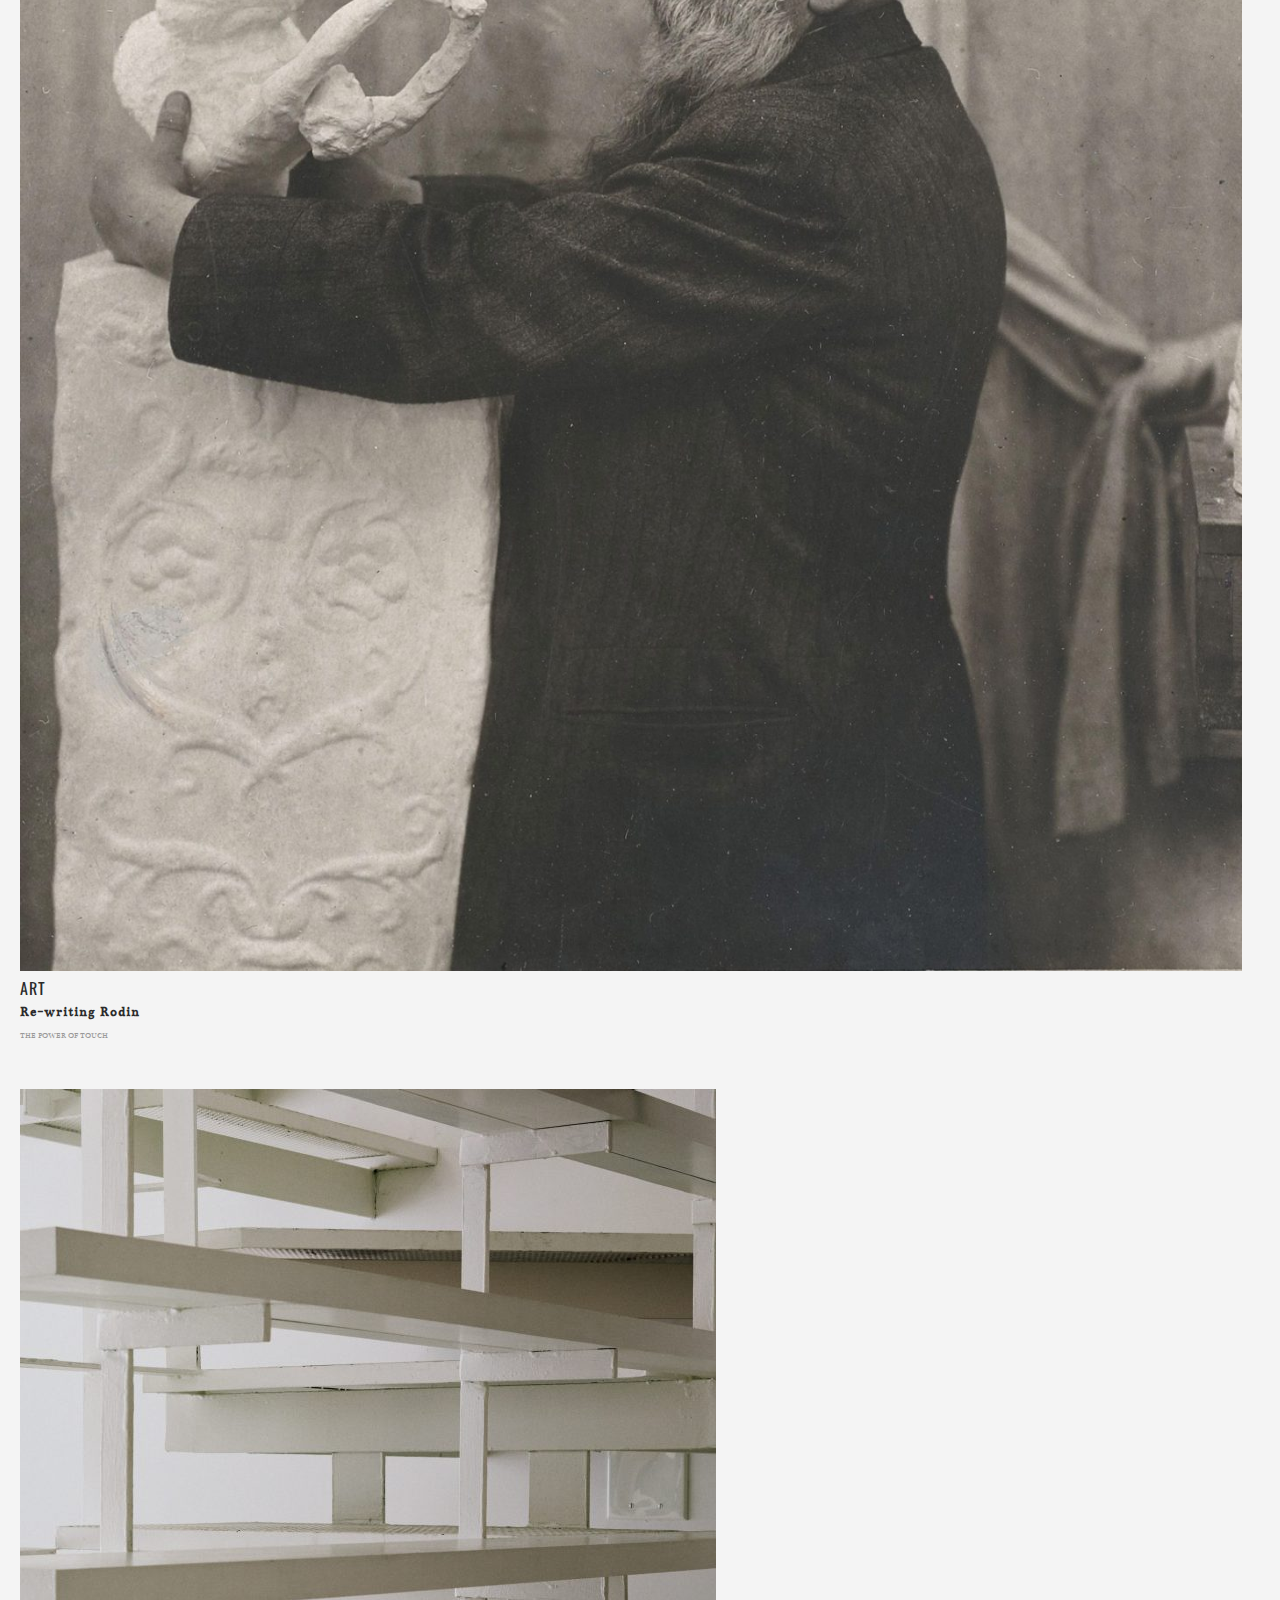
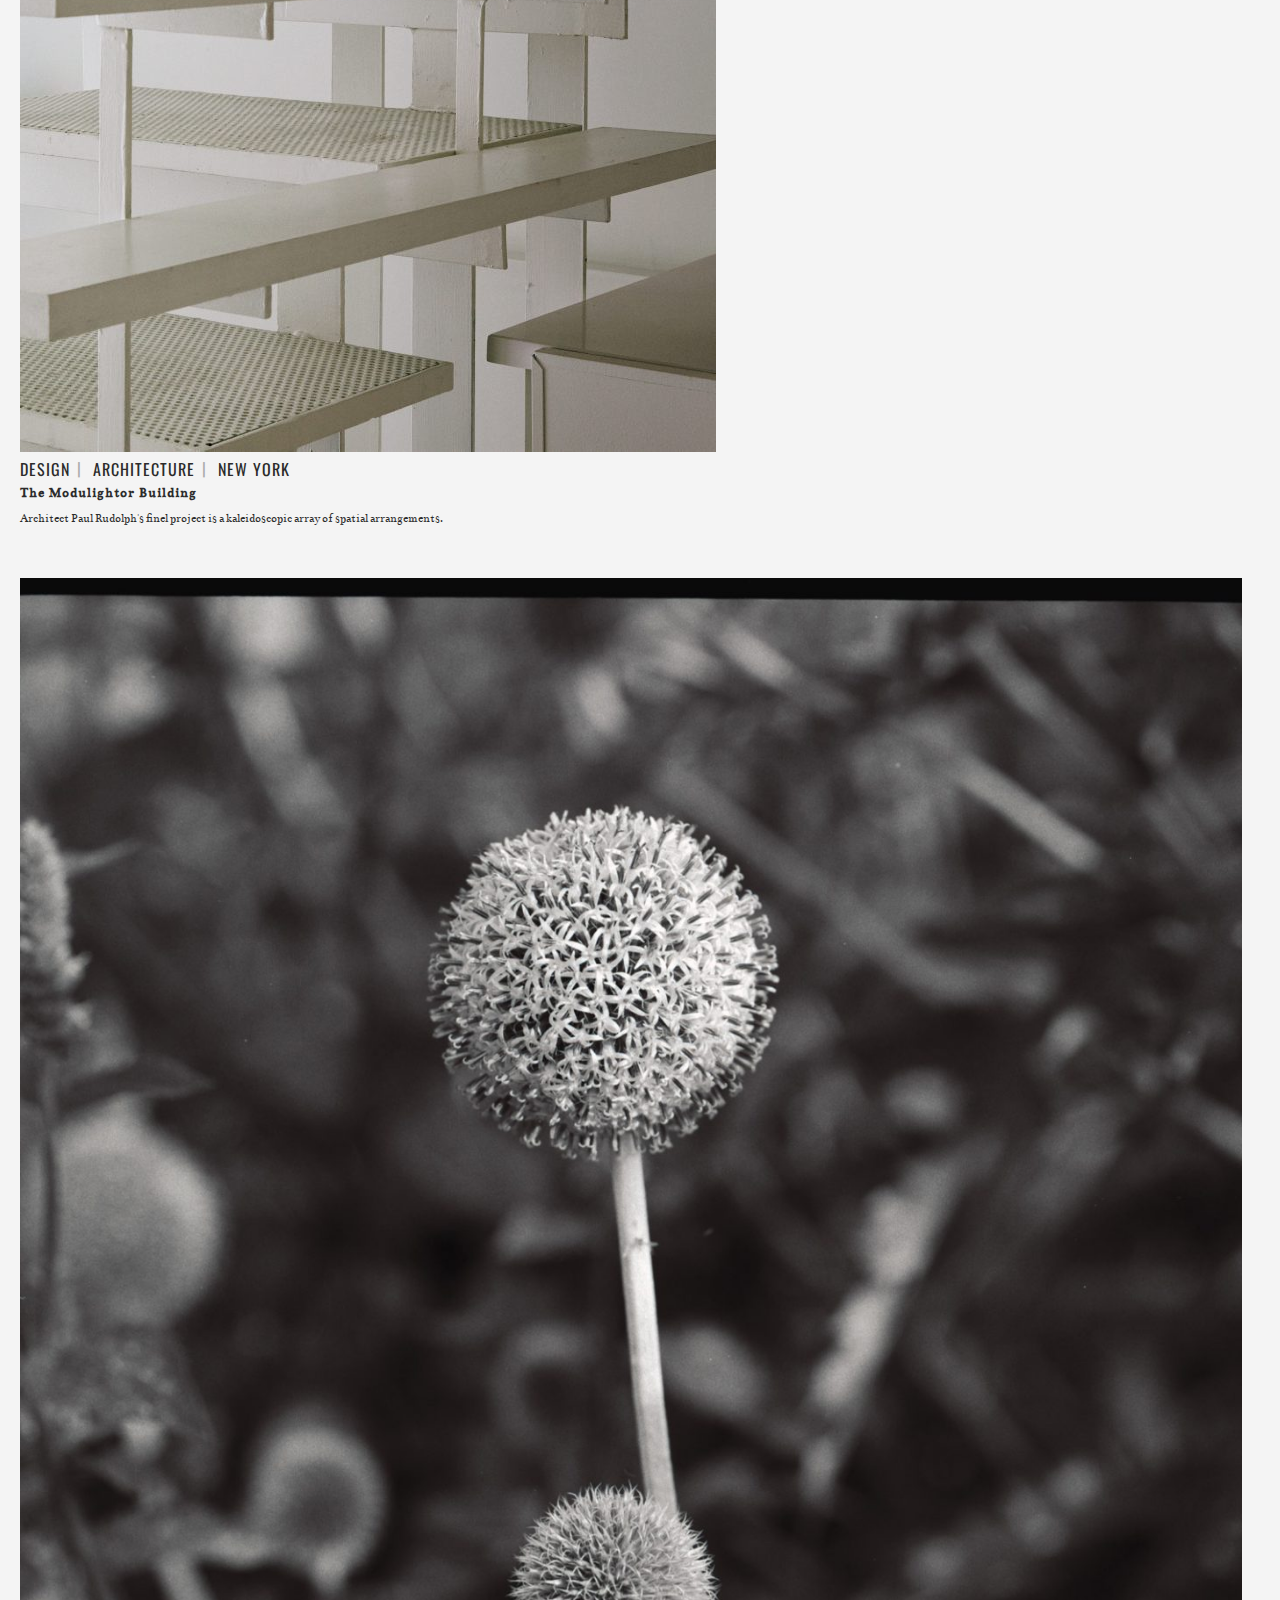
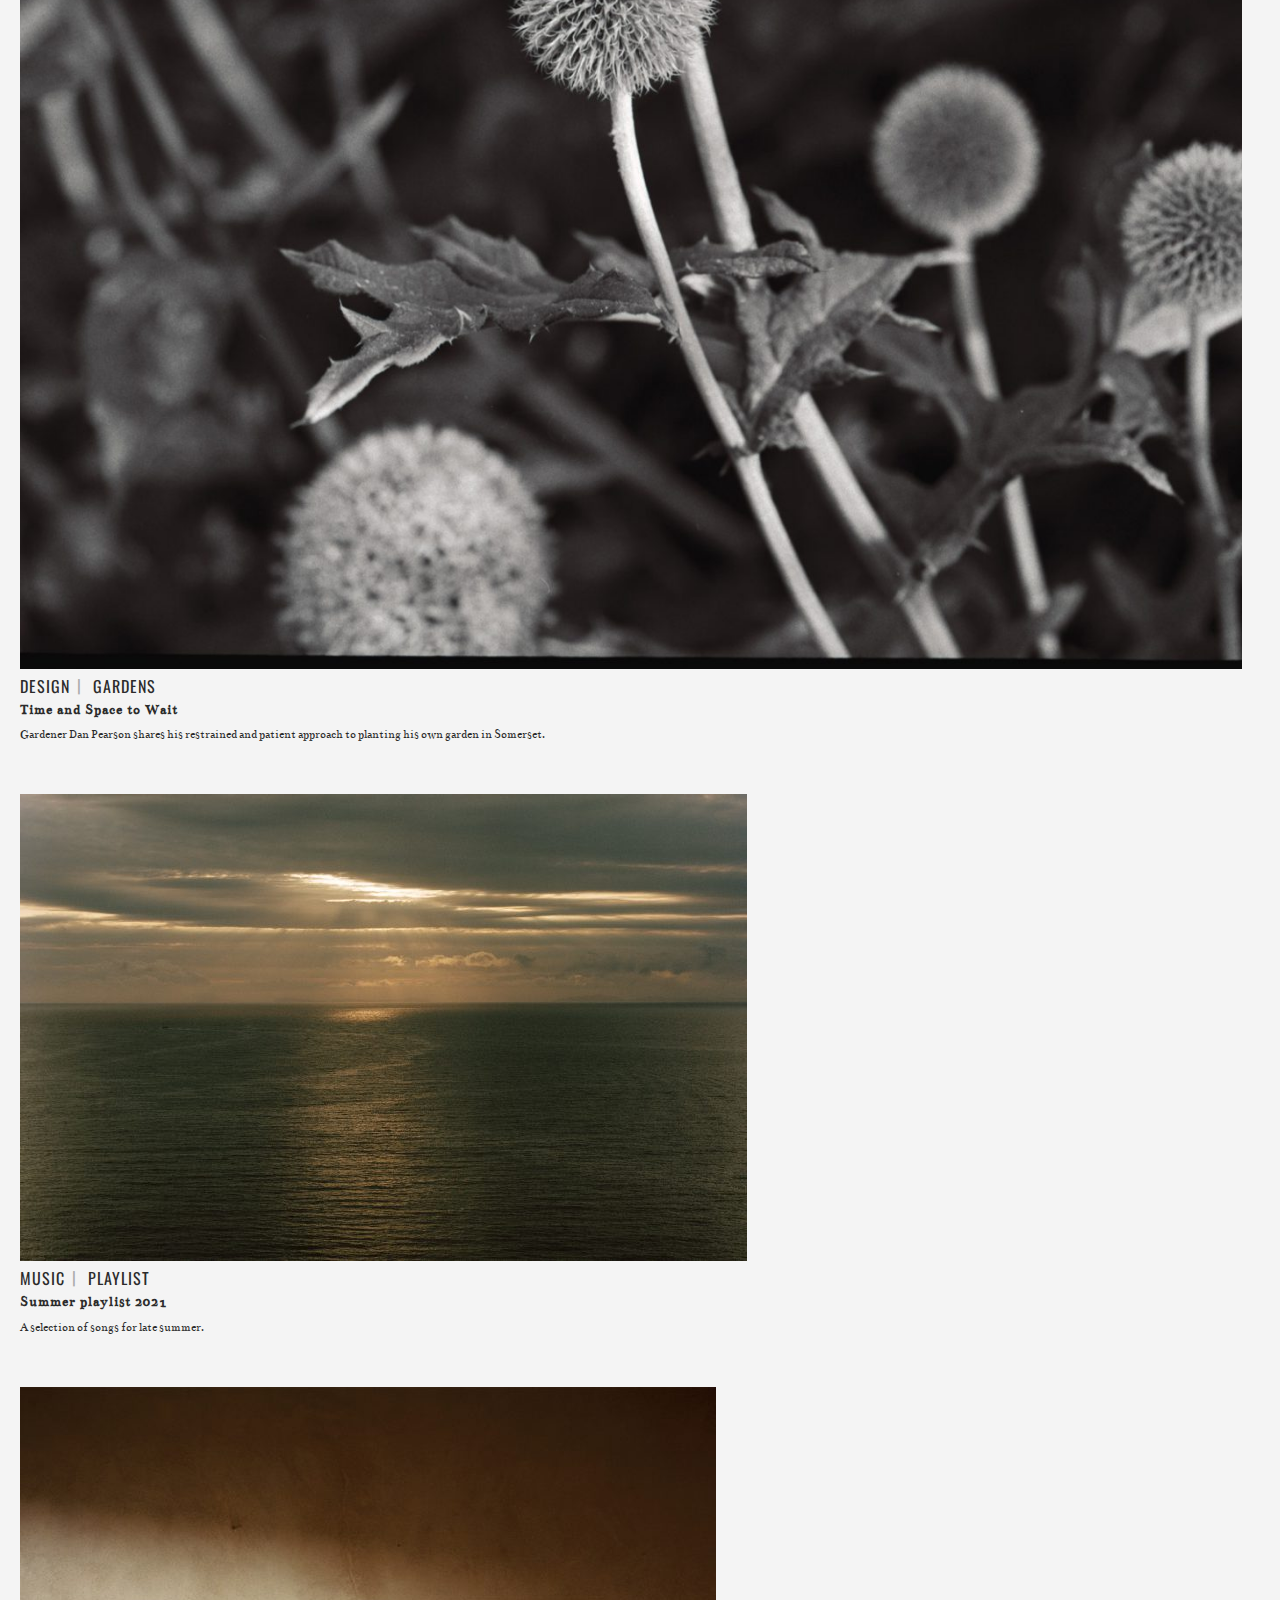
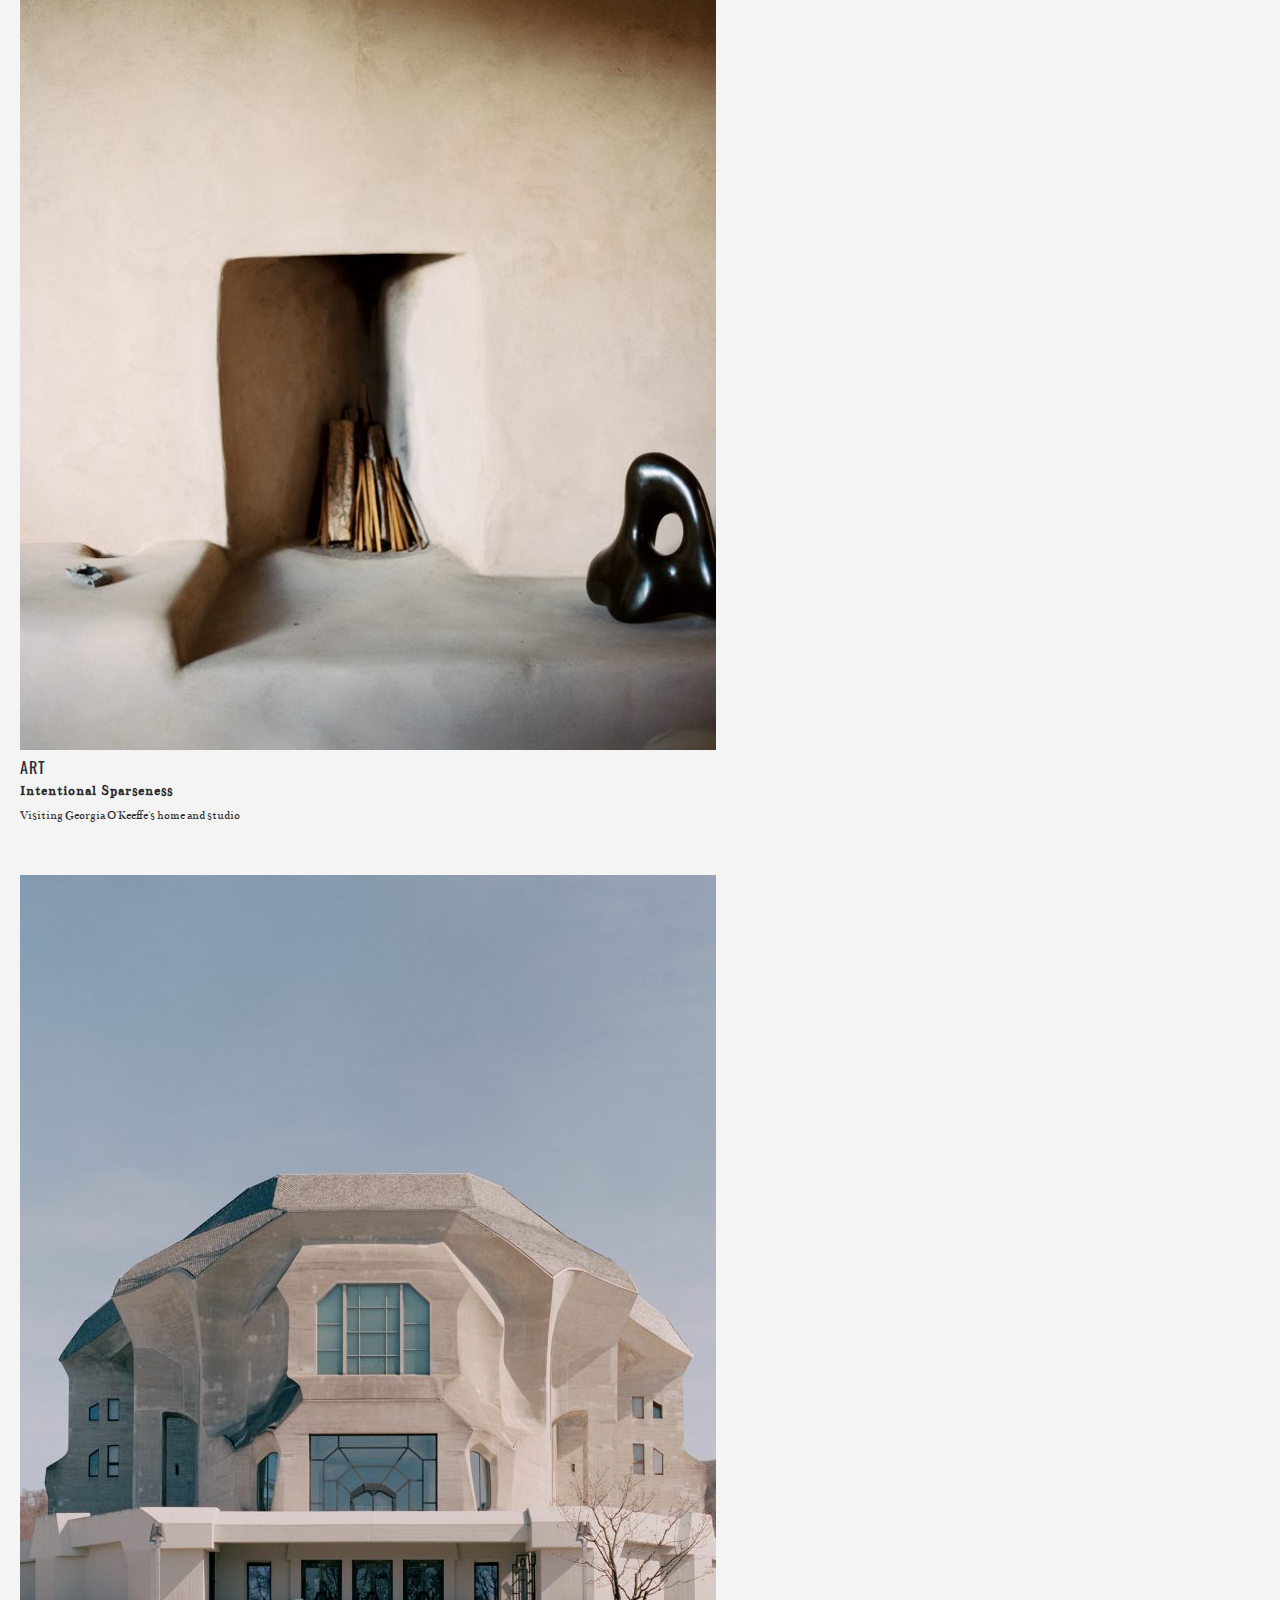
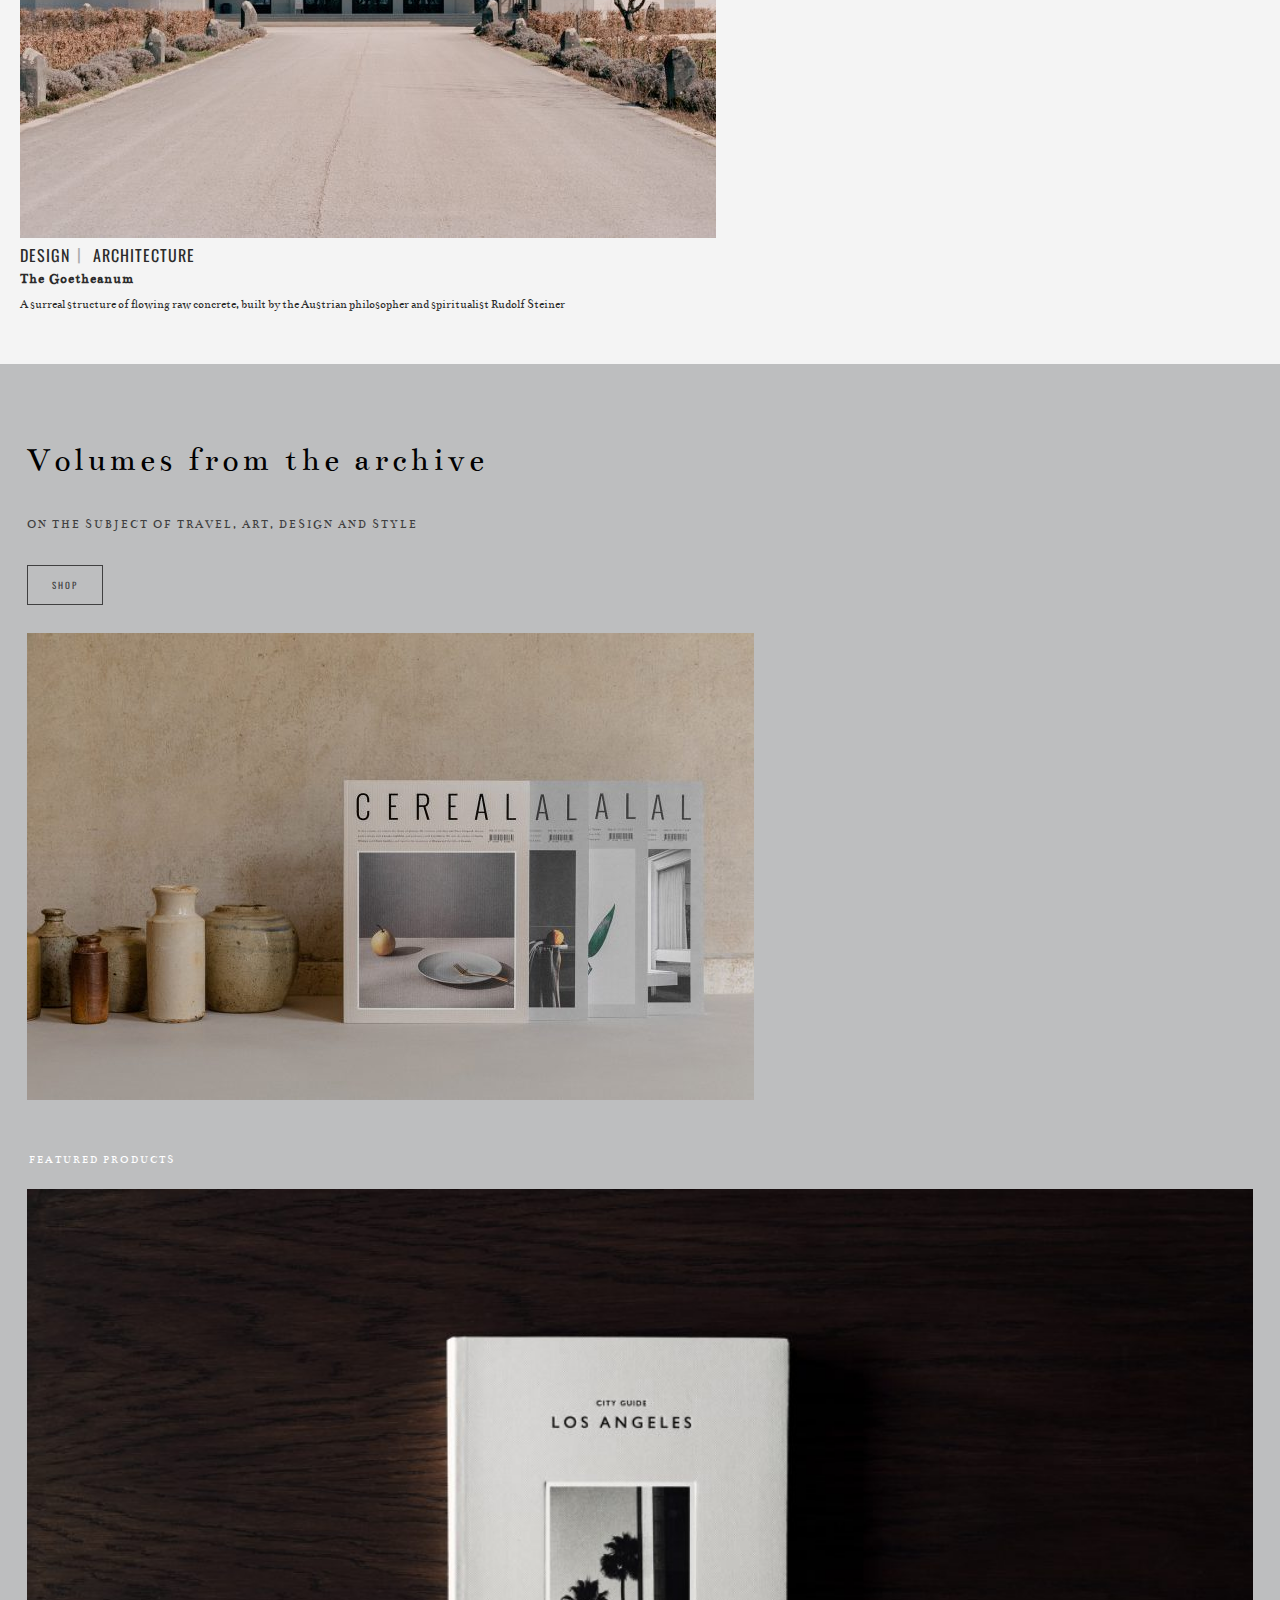
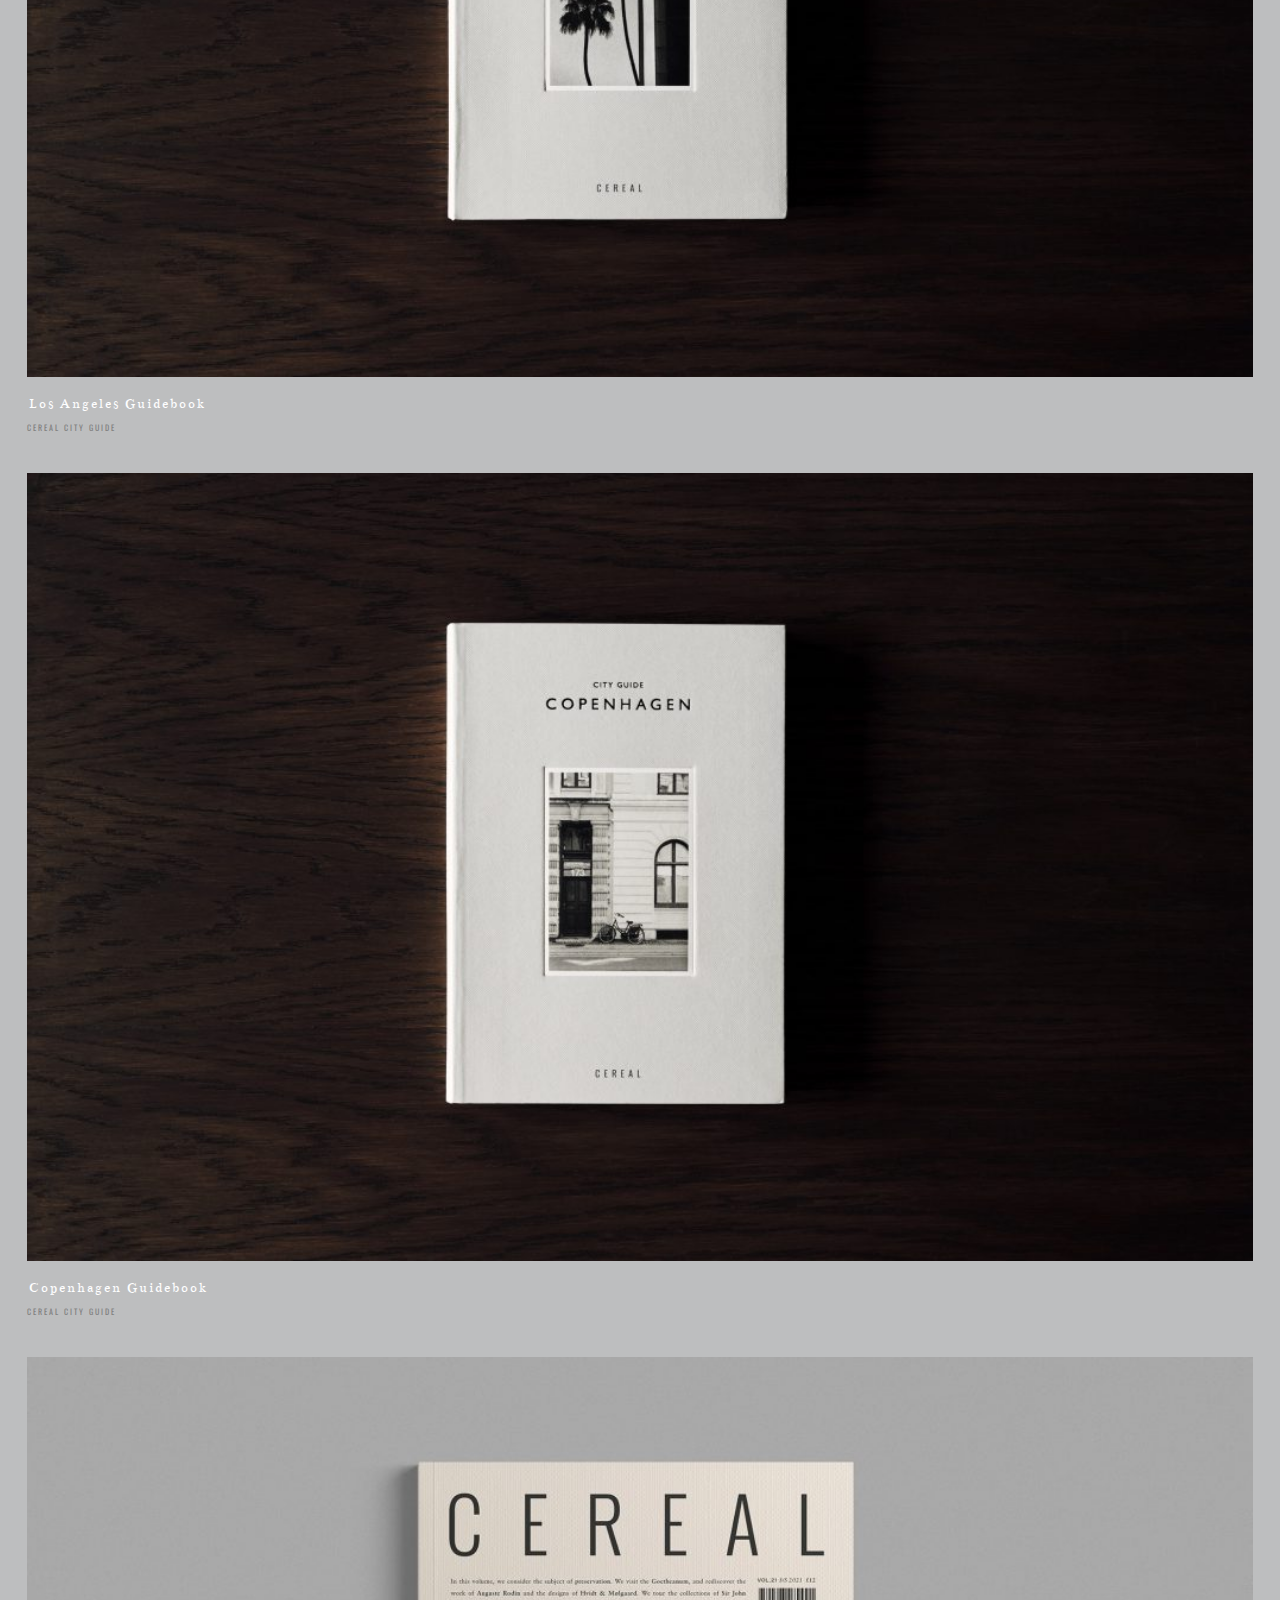
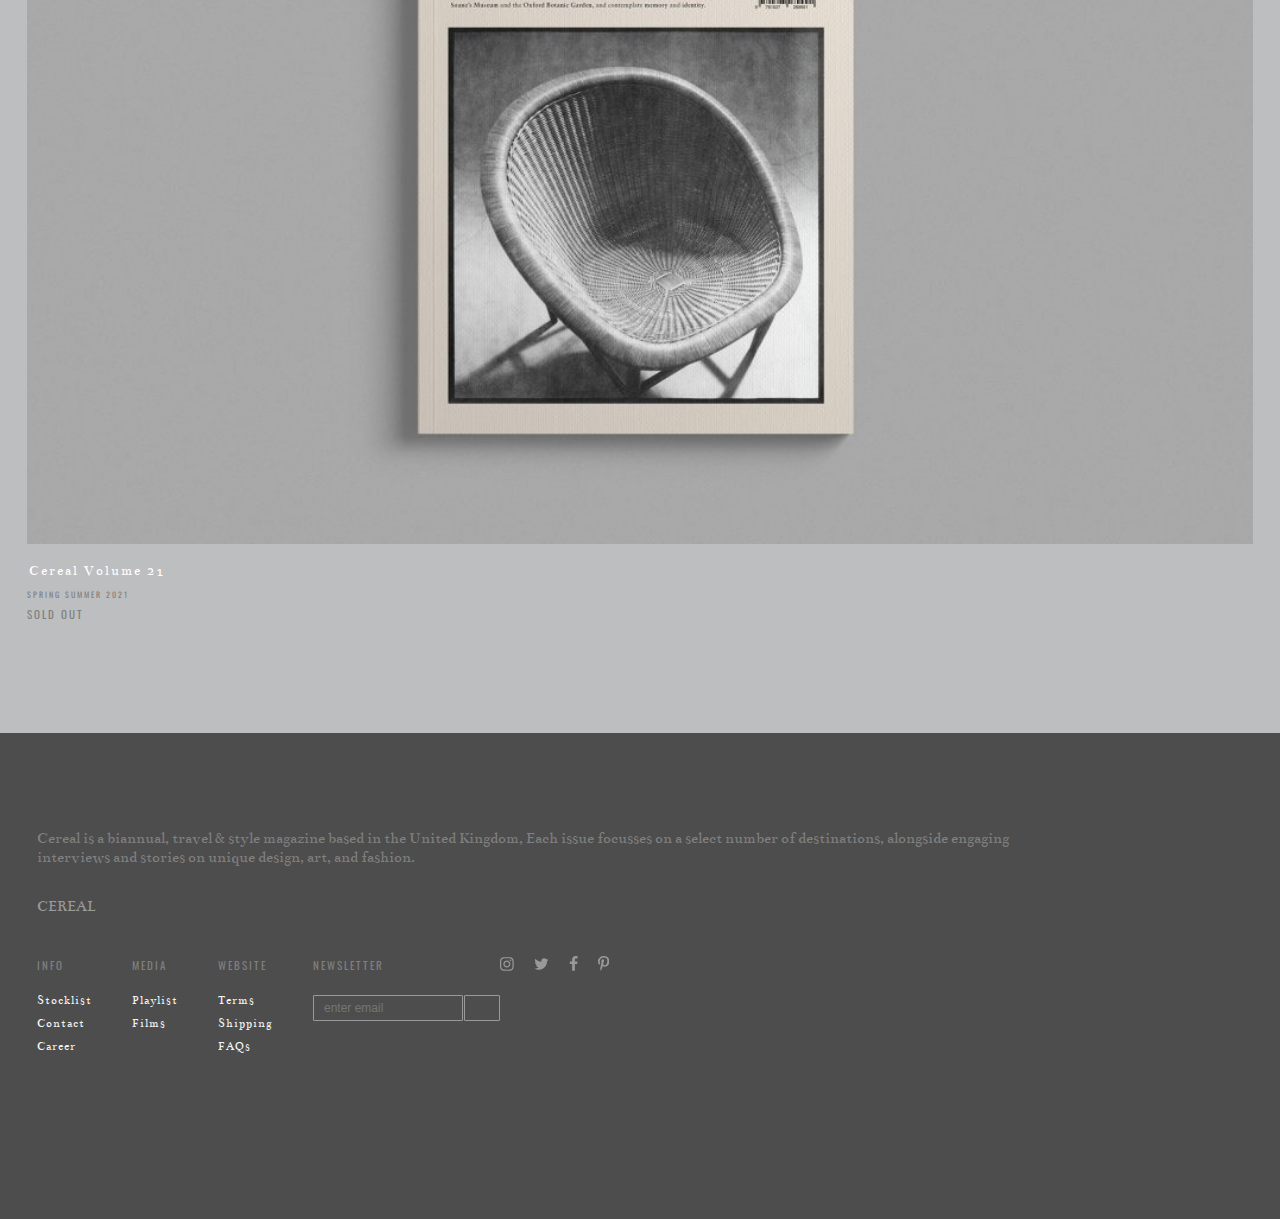
==== commit 5ac2d5ad: "Add files via upload" ====
--- a/index.html
+++ b/index.html
@@ -1,9 +1,9 @@
 <!doctype html>
-<html lang="nl">
+<html lang="en-GB">
 
 <head>
 	<meta charset="UTF-8">
-	<meta name="author" content="jouw naam">
+	<meta name="author" content="Jonna Visser">
 	<meta name="viewport" content="width=device-width, initial-scale=1">
 
 
@@ -11,151 +11,158 @@
 
 	<link href="styles/style.css" rel="stylesheet">
 	<link rel="icon" type="image/svg+xml" href="images/favicon.svg">
+	<link rel="preconnect" href="https://fonts.googleapis.com">
+	<link rel="preconnect" href="https://fonts.gstatic.com" crossorigin>
+	<link href="https://fonts.googleapis.com/css2?family=Oswald:wght@200&family=Permanent+Marker&display=swap" rel="stylesheet">
+
+	<link rel="preconnect" href="https://fonts.googleapis.com">
+<link rel="preconnect" href="https://fonts.gstatic.com" crossorigin>
+<link href="https://fonts.googleapis.com/css2?family=Bentham&family=Oswald:wght@200&display=swap" rel="stylesheet">
 </head>
 <body>
 
 
 	<header>
-
-				<h1>
-					<a href="index.html">CEREAL</a>
-				</h1>
-				<ul>
-					<li>
-						<a href="#my-acount">my acount</a>
-					</li>
-					<li>
-						<a href="#search">search</a>
-					</li>
-					<li>
-						<nav>
-						<button >menu
-							<span></span>
-							<span></span>
-							<span></span>
-						</button> <!--met span voor evt kruisje-->
-					</nav>
-					</li>
-				</ul>
-
-
+			<h1>
+				<a href="index.html">CEREAL</a>
+			</h1>
+			<ul>
+				<li>
+					<a href="#my-acount">my acount</a>
+				</li>
+				<li>
+					<a href="#search">search</a>
+				</li>
+				<li>
+					<button >menu
+						<span></span>
+						<span></span>
+						<span></span>
+					</button> <!--met span voor evt kruisje-->
+				</li>
+			</ul>
+
+		<!--UITKLAPMENU-->
 		<section aria-label="full-menu" class="full-menu">
-			<button></button>
-				<ul>
-					<li>
-						<a href="#">travel</a>
-					</li>
-					<li>
+			<!-- <button></button> -->
+			<ul>
+				<li>
+					<a href="/html/travel-pagina.html">travel</a>
+				</li>
+				<li>
+					<a href="#">art</a>
+				</li>
+				<li>
+					<a href="#">design</a>
+				</li>
+				<li>
+					<a href="#">style</a>
+				</li>
+				<li>
+					<a href="#">city guides</a>
+				</li>
+				<li>
+					<a href="#">shop</a>
+				</li>
+			</ul>
+		</section> 
+	</header>
+
+
+
+	<main>
+		<!--EERSTE SECTION HOMEPAGE-->
+		<section>
+			<!--HOME MENU-->
+			<ul>
+				<li>
+					<a href="#">
+						<img src="/images/CIty-guides-homepage-1250x833.jpg" alt="City Guides Homepage">
+					</a>
+					<a href="#">CEREAL CITY GUIDES</a>
+				</li>
+			</ul>
+			<!--ARTIKELEN-->
+			<ul>
+				<li class="portrait">
+					<a href="#">
+						<img src="images/GreatDixter-696x963.jpg" alt="Great Dixter">
+					</a>
+					<article>
+						<a href="#">design</a>
+						<a href="#">gardens</a>
+					</article>
+					<h2>
+						<a href="#">Great Dixter</a>
+					</h2>
+					<p>Great Dixter in Rye, East Sussex, is a garden of broken rules and well-turned compost.</p>
+				</li>
+
+				<li class="portrait">
+					<a href="#">
+						<img src="images/CamalcondaInCalifornia.jpg" alt="Camaleonda in California">
+					</a>
+					<article>
+						<a href="#">design</a>
+						<a href="#">partnership</a>
+					</article>
+					<h2>
+						<a href="#">Camaleonda in California</a>
+					</h2>
+					<p>with b&b italia</p>
+				</li>
+
+				<li class="landscape">
+					<a href="#">
+						<img src="images/BuiltIn-1455x935.jpg" alt="Built In">
+					</a>
+					<article>
 						<a href="#">art</a>
-					</li>
-					<li>
-						<a href="#">design</a>
-					</li>
-					<li>
-						<a href="#">style</a>
-					</li>
-					<li>
-						<a href="#">city guides</a>
-					</li>
-					<li>
-						<a href="#">shop</a>
-					</li>
-				</ul>
-
-
-	</section>
-	</header>
-
-	<main>
-		<section aria-label="artikelen" class="artikelen">
-			<ul>
-				<li>
-					<a href="#">
-						<img src="images\CIty-guides-homepage-1250x833.jpg" alt="City Guides Homepage">
-					</a>
-					<a href="#">CEREAL CITY GUIDES</a>
-				</li>
-			</ul>
-			<ul>
-				<li>
-					<a href="#">
-						<img src="images/GreatDixter-696x963.jpg" alt="Great Dixter">
-					</a>
-					<div class="postcategories">
-					<a href="#">design</a>
-					<a href="#">gardens</a>
-					</div>
-					<h2>
-						<a href="#">Great Dixter</a>
-					</h2>
-					<p>Great Dixter in Rye, East Sussex, is a garden of broken rules and well-turned compost.</p>
-				</li>
-
-				<li>
-					<a href="#">
-						<img src="images/CamalcondaInCalifornia.jpg" alt="Camaleonda in California">
-					</a>
-					<div class="postcategories">
-					<a href="#">design</a>
-					<a href="#">partnership</a>
-					</div>
-					<h2>
-						<a href="#">Camaleonda in California</a>
-					</h2>
-					<p>with b&b italia</p>
-				</li>
-
-				<li>
-					<a href="#">
-						<img src="images/BuiltIn-1455x935.jpg" alt="Built In">
-					</a>
-					<div class="postcategories">
-					<a href="#">art</a>
-					<a href="#">design</a>
-					<a href="#">los angeles</a>
-				</div>
+						<a href="#">design</a>
+						<a href="#">los angeles</a>
+					</article>
 					<h2>
 						<a href="#">Built In</a>
 					</h2>
 					<p>Los Angeles creatives present work in response to Richard Neutra's VDL Research House.</p>
 				</li>
 
-				<li>
+				<li class="portrait">
 					<a href="#">
 						<img src="images/Re-writingRodin-1392x1926.jpg" alt="Re-writing Rodin">
 					</a>
-					<div class="postcategories">
-					<a href="#">art</a>
-				</div>
+					<article>
+						<a href="#">art</a>
+					</article>
 					<h2>
 						<a href="#">Re-writing Rodin</a>
 					</h2>
 					<p>the power of touch</p>
 				</li>
 
-				<li>
+				<li class="portrait">
 					<a href="#">
 						<img src="images/TheModulightorBuilding-696x963.jpg" alt="The Modulightor Building">
 					</a>
-					<div class="postcategories">
-					<a href="#">design</a>
-					<a href="#">architecture</a>
-					<a href="#">new york</a>
-				</div>
+					<article>
+						<a href="#">design</a>
+						<a href="#">architecture</a>
+						<a href="#">new york</a>
+					</article>
 					<h2>
 						<a href="#">The Modulightor Building</a>
 					</h2>
 					<p>Architect Paul Rudolph's finel project is a kaleidoscopic array of spatial arrangements.</p>
 				</li>
 
-				<li>
+				<li class="portrait">
 					<a href="#">
 						<img src="images/TimeAndSpaceToWait-1392x1926.jpg" alt="Time and Space to Wait">
 					</a>
-					<div class="postcategories">
-					<a href="#">design</a>
-					<a href="#">gardens</a>
-				</div>
+					<article>
+						<a href="#">design</a>
+						<a href="#">gardens</a>
+					</article>
 					<h2>
 						<a href="#">Time and Space to Wait</a>
 					</h2>
@@ -163,41 +170,41 @@
 						Somerset.</p>
 				</li>
 
-				<li>
+				<li class="landscape">
 					<a href="#">
 						<img src="images/SummerPlaylist2021-727x467.jpg" alt="Summer Playlist 2021">
 					</a>
-					<div class="postcategories">
-					<a href="#">music</a>
-					<a href="#">playlist</a>
-				</div>
+					<article>
+						<a href="#">music</a>
+						<a href="#">playlist</a>
+				</article>
 					<h2>
 						<a href="#">Summer playlist 2021</a>
 					</h2>
 					<p>A selection of songs for late summer.</p>
 				</li>
 
-				<li>
+				<li class="portrait">
 					<a href="#">
 						<img src="images/IntentionalSparseness-696x963.jpg" alt="Intentional Sparseness">
 					</a>
-					<div class="postcategories">
-					<a href="#">art</a>
-				</div>
+					<article>
+						<a href="#">art</a>
+					</article>
 					<h2>
 						<a href="#">Intentional Sparseness</a>
 					</h2>
 					<p>Visiting Georgia O'Keeffe's home and studio</p>
 				</li>
 
-				<li>
+				<li class="portrait">
 					<a href="#">
 						<img src="images/TheGotheanum-696x963.jpg" alt="The Goetheanum">
 					</a>
-					<div class="postcategories">
-					<a href="#">design</a>
-					<a href="#">architecture</a>
-				</div>
+					<article>
+						<a href="#">design</a>
+						<a href="#">architecture</a>
+					</article>
 					<h2>
 						<a href="#">The Goetheanum</a>
 					</h2>
@@ -207,26 +214,26 @@
 			</ul>
 		</section>
 
-		<section aria-label="featuredproducts" class="featuredproducts">
-			<div class="wrapper">
+		<!--TWEEDE SECTION HOMEPAGE-->
+		<section>
 				<ul>
-					<div class="subscriptiontext">
+					<li>
 						<h3>Volumes from the archive</h3>
 						<p>on the subject of travel, art, design and style</p>
 						<a href="#">shop</a>
-					</div>
-					<div class="subscriptionimg">
-					<img src="./images/cereal-727x467.jpg" alt="Cereal">
-				</div>
+					</li>
+					<li>
+						<img src="./images/cereal-727x467.jpg" alt="Cereal">
+					</li>
 				</ul>
 
+				<!--PRODUCTEN-->
 				<h2>featured products</h2>
-
 				<ul>
 					<li>
 						<a href="#">
 							<img src="./images/LAGuidebook-1032x663.jpg" alt="Los Angeles Guidebook">
-							<h2>Los Angeles Guidebook</h2>
+							<h3>Los Angeles Guidebook</h3>
 							<p>cereal city guide</p>
 						</a>
 					</li>
@@ -234,7 +241,7 @@
 					<li>
 						<a href="#">
 							<img src="./images/CopenhagenGuidebook-1032x663.jpg" alt="Copenhagen Guidebook">
-							<h2>Copenhagen Guidebook</h2>
+							<h3>Copenhagen Guidebook</h3>
 							<p>CEREAL CITY GUIDE</p>
 						</a>
 					</li>
@@ -242,21 +249,19 @@
 					<li>
 						<a href="#">
 							<img src="./images/CerealVolume21-1032x663.jpg" alt="Cereal Volume 21">
-							<h2>Cereal Volume 21</h2>
+							<h3>Cereal Volume 21</h3>
 							<p>SPRING SUMMER 2021</p>
 							<span>sold out</span>	
 						</a>
 					</li>
 				</ul>
-			</div>
 		</section>
-
-
 	</main>
 
 	<footer>
-		<section aria-label="site-info" class="footer">
-				<article class="footer-about-text">
+		<section>
+				<!--ABOUT TEKST-->
+				<article>
 					<p>Cereal is a biannual, travel & style magazine based in the United Kingdom, Each issue focusses on
 						a
 						select number of destinations, alongside engaging interviews and stories on unique
@@ -264,7 +269,8 @@
 					</p>
 					<a href="index.html">cereal</a>
 				</article>
-					<section aria-label="footer-menu-row1" class="footer-menu-row1">
+				<!--NAVIGATIE-->
+					<section>
 						<span>info</span>
 					<ul>
 						<li>
@@ -278,7 +284,7 @@
 						</li>
 					</ul>
 				</section>
-				<section aria-label="footer-menu-row2" class="footer-menu-row2">
+				<section>
 					<span>media</span>
 					<ul>
 						<li>
@@ -289,7 +295,7 @@
 						</li>
 					</ul>
 				</section>
-				<section aria-label="footer-menu-row3" class="footer-menu-row3">
+				<section>
 					<span>website</span>
 					<ul>
 						<li>
@@ -303,7 +309,8 @@
 						</li>
 					</ul>
 				</section>
-				<section aria-label="footer-form" class="footer-form">
+				<!--FORM-->
+				<section>
 					<span>newsletter</span>
 					<form action="#">
 						<input type="email" value="" name="EMAIL" class="email" id="mce-EMAIL-footer" placeholder="enter email" required="">
@@ -313,22 +320,22 @@
 				<section aria-label="footer-social" class="footer-social">
 					<a class="text-visually-hidden" href="https://instagram.com/cerealmag" target="_blank" rel="noopener">CEREAL instagram
 					<svg xmlns="http://www.w3.org/2000/svg" width="14" height="16">
-						<path fill="#fff" d="M9.143 8c0-1.259-1.027-2.286-2.286-2.286S4.571 6.741 4.571 8s1.027 2.286 2.286 2.286S9.143 9.259 9.143 8zm1.232 0c0 1.946-1.571 3.518-3.518 3.518S3.339 9.947 3.339 8 4.91 4.482 6.857 4.482 10.375 6.053 10.375 8zm.964-3.661c0 .455-.366.821-.821.821s-.821-.366-.821-.821.366-.821.821-.821.821.366.821.821zM6.857 2.375c-1 0-3.143-.08-4.045.277-.313.125-.545.277-.786.518s-.393.473-.518.786c-.357.902-.277 3.045-.277 4.045s-.08 3.143.277 4.045c.125.313.277.545.518.786s.473.393.786.518c.902.357 3.045.277 4.045.277s3.143.08 4.045-.277c.313-.125.545-.277.786-.518s.393-.473.518-.786c.357-.902.277-3.045.277-4.045s.08-3.143-.277-4.045c-.125-.313-.277-.545-.518-.786s-.473-.393-.786-.518c-.902-.357-3.045-.277-4.045-.277zM13.714 8c0 .946.009 1.884-.045 2.83-.054 1.098-.304 2.071-1.107 2.875s-1.777 1.054-2.875 1.107c-.946.054-1.884.045-2.83.045s-1.884.009-2.83-.045c-1.098-.054-2.071-.304-2.875-1.107S.098 11.928.045 10.83C-.009 9.884 0 8.946 0 8s-.009-1.884.045-2.83c.054-1.098.304-2.071 1.107-2.875s1.777-1.054 2.875-1.107c.946-.054 1.884-.045 2.83-.045s1.884-.009 2.83.045c1.098.054 2.071.304 2.875 1.107s1.054 1.777 1.107 2.875c.054.946.045 1.884.045 2.83z"></path>
+						<path fill="#999" d="M9.143 8c0-1.259-1.027-2.286-2.286-2.286S4.571 6.741 4.571 8s1.027 2.286 2.286 2.286S9.143 9.259 9.143 8zm1.232 0c0 1.946-1.571 3.518-3.518 3.518S3.339 9.947 3.339 8 4.91 4.482 6.857 4.482 10.375 6.053 10.375 8zm.964-3.661c0 .455-.366.821-.821.821s-.821-.366-.821-.821.366-.821.821-.821.821.366.821.821zM6.857 2.375c-1 0-3.143-.08-4.045.277-.313.125-.545.277-.786.518s-.393.473-.518.786c-.357.902-.277 3.045-.277 4.045s-.08 3.143.277 4.045c.125.313.277.545.518.786s.473.393.786.518c.902.357 3.045.277 4.045.277s3.143.08 4.045-.277c.313-.125.545-.277.786-.518s.393-.473.518-.786c.357-.902.277-3.045.277-4.045s.08-3.143-.277-4.045c-.125-.313-.277-.545-.518-.786s-.473-.393-.786-.518c-.902-.357-3.045-.277-4.045-.277zM13.714 8c0 .946.009 1.884-.045 2.83-.054 1.098-.304 2.071-1.107 2.875s-1.777 1.054-2.875 1.107c-.946.054-1.884.045-2.83.045s-1.884.009-2.83-.045c-1.098-.054-2.071-.304-2.875-1.107S.098 11.928.045 10.83C-.009 9.884 0 8.946 0 8s-.009-1.884.045-2.83c.054-1.098.304-2.071 1.107-2.875s1.777-1.054 2.875-1.107c.946-.054 1.884-.045 2.83-.045s1.884-.009 2.83.045c1.098.054 2.071.304 2.875 1.107s1.054 1.777 1.107 2.875c.054.946.045 1.884.045 2.83z"></path>
 					</svg>
 					</a>
 					<a class="text-visually-hidden" href="https://www.twitter.com/cerealmag" target="_blank" rel="noopener">CEREAL Twitter
 					<svg xmlns="http://www.w3.org/2000/svg" width="15" height="16">
-						<path fill="#f5f5f5" d="M14.464 3.643c-.393.571-.884 1.08-1.446 1.491.009.125.009.25.009.375 0 3.813-2.902 8.205-8.205 8.205-1.634 0-3.152-.473-4.429-1.295.232.027.455.036.696.036 1.348 0 2.589-.455 3.58-1.232-1.268-.027-2.33-.857-2.696-2 .179.027.357.045.545.045.259 0 .518-.036.759-.098C1.956 8.902.964 7.741.964 6.34v-.036c.384.214.83.348 1.304.366C1.491 6.152.982 5.268.982 4.268c0-.536.143-1.027.393-1.455 1.42 1.75 3.554 2.893 5.946 3.018-.045-.214-.071-.438-.071-.661 0-1.589 1.286-2.884 2.884-2.884.83 0 1.58.348 2.107.911.652-.125 1.277-.366 1.83-.696-.214.67-.67 1.232-1.268 1.589.58-.063 1.143-.223 1.661-.446z"></path>
+						<path fill="#999" d="M14.464 3.643c-.393.571-.884 1.08-1.446 1.491.009.125.009.25.009.375 0 3.813-2.902 8.205-8.205 8.205-1.634 0-3.152-.473-4.429-1.295.232.027.455.036.696.036 1.348 0 2.589-.455 3.58-1.232-1.268-.027-2.33-.857-2.696-2 .179.027.357.045.545.045.259 0 .518-.036.759-.098C1.956 8.902.964 7.741.964 6.34v-.036c.384.214.83.348 1.304.366C1.491 6.152.982 5.268.982 4.268c0-.536.143-1.027.393-1.455 1.42 1.75 3.554 2.893 5.946 3.018-.045-.214-.071-.438-.071-.661 0-1.589 1.286-2.884 2.884-2.884.83 0 1.58.348 2.107.911.652-.125 1.277-.366 1.83-.696-.214.67-.67 1.232-1.268 1.589.58-.063 1.143-.223 1.661-.446z"></path>
 					  </svg>
 					</a>
 					<a class="text-visually-hidden" href="https://www.facebook.com/cerealmag" target="_blank" rel="noopener">CEREAL Facebook
 					<svg xmlns="http://www.w3.org/2000/svg" width="9" height="16">
-						<path fill="#f5f5f5" d="M8.563.107v2.357H7.161c-1.098 0-1.304.527-1.304 1.286v1.688h2.616l-.348 2.643H5.857v6.777H3.125V8.081H.848V5.438h2.277V3.492c0-2.259 1.384-3.491 3.402-3.491.964 0 1.795.071 2.036.107z"></path>
+						<path fill="#999" d="M8.563.107v2.357H7.161c-1.098 0-1.304.527-1.304 1.286v1.688h2.616l-.348 2.643H5.857v6.777H3.125V8.081H.848V5.438h2.277V3.492c0-2.259 1.384-3.491 3.402-3.491.964 0 1.795.071 2.036.107z"></path>
 					  </svg>
 					</a>
 					<a class="text-visually-hidden" href="https://uk.pinterest.com/cerealmag/" target="_blank" rel="noopener">CEREAL instagram
 					<svg xmlns="http://www.w3.org/2000/svg" width="11" height="16">
-						<path fill="#f5f5f5" d="M0 5.33C0 2.035 3.018 0 6.071 0c2.804 0 5.357 1.929 5.357 4.884 0 2.777-1.42 5.857-4.58 5.857-.75 0-1.696-.375-2.063-1.071-.679 2.688-.625 3.089-2.125 5.143l-.125.045-.08-.089c-.054-.563-.134-1.116-.134-1.679 0-1.821.839-4.455 1.25-6.223-.223-.455-.286-1.009-.286-1.509 0-.902.625-2.045 1.643-2.045.75 0 1.152.571 1.152 1.277 0 1.161-.786 2.25-.786 3.375 0 .768.634 1.304 1.375 1.304 2.054 0 2.688-2.964 2.688-4.545 0-2.116-1.5-3.268-3.527-3.268-2.357 0-4.179 1.696-4.179 4.089 0 1.152.705 1.741.705 2.018 0 .232-.17 1.054-.464 1.054-.045 0-.107-.018-.152-.027C.463 8.206-.001 6.501-.001 5.331z"></path>
+						<path fill="#999" d="M0 5.33C0 2.035 3.018 0 6.071 0c2.804 0 5.357 1.929 5.357 4.884 0 2.777-1.42 5.857-4.58 5.857-.75 0-1.696-.375-2.063-1.071-.679 2.688-.625 3.089-2.125 5.143l-.125.045-.08-.089c-.054-.563-.134-1.116-.134-1.679 0-1.821.839-4.455 1.25-6.223-.223-.455-.286-1.009-.286-1.509 0-.902.625-2.045 1.643-2.045.75 0 1.152.571 1.152 1.277 0 1.161-.786 2.25-.786 3.375 0 .768.634 1.304 1.375 1.304 2.054 0 2.688-2.964 2.688-4.545 0-2.116-1.5-3.268-3.527-3.268-2.357 0-4.179 1.696-4.179 4.089 0 1.152.705 1.741.705 2.018 0 .232-.17 1.054-.464 1.054-.045 0-.107-.018-.152-.027C.463 8.206-.001 6.501-.001 5.331z"></path>
 					  </svg>
 					</a>
 				</section>
--- a/styles/style.css
+++ b/styles/style.css
@@ -3,9 +3,7 @@
   box-sizing:border-box;   */
 /* } */
 *, *::after, *::before {
-  /* box-sizing: inherit; */
   box-sizing:border-box; 
-
 }
 :root {
   --color-grey-text:#999;
@@ -16,82 +14,51 @@
   --full-menu-color:#858687;
 }
 
-/*****FONTS*****/
-@font-face {
-  font-family: 'Chronicle-Text-G1-Roman';
-  src: url("/fonts/Chronicle-Text-G1-Roman.otf") format("otf"),
-   url("/fonts/Chronicle-Text-G1-Roman.woff") format("woff"),
-   url("/fonts/Chronicle-Text-G1-Roman.woff2") format("woff2");
-}
-@font-face {
-  font-family: 'Chronicle-Text-G1-Bold';
-  src: url("/fonts/Chronicle-Text-G1-Bold.otf") format("otf"),
-   url("/fonts/Chronicle-Text-G1-Bold.woff") format("woff"),
-   url("/fonts/Chronicle-Text-G1-Bold.woff2") format("woff2");
-}
-@font-face {
-  font-family: 'VerlagCondensed-Book';
-  src: url("/fonts/VerlagCondensed-Book.otf") format("otf"),
-   url("/fonts/VerlagCondensed-Book.woff") format("woff"),
-   url("/fonts/VerlagCondensed-Book.woff2") format("woff2");
-}
-
-@font-face {
-  font-family: 'Verlag-Book';
-  src: url("/fonts/Verlag-Book.otf") format("otf"),
-   url("/fonts/Verlag-Book.woff") format("woff"),
-   url("/fonts/Verlag-Book.woff2") format("woff2");
-}
-
+/****************************************************FONTS****************************************************/
+
+/******************************************************ALGEMEEN************************************************/
+/***zorgt ervoor dat verborgen tekst bij een icoon verdwijnt***/
  .text-visually-hidden { 
   font-size: 0;
   line-height: 0;
   color: transparent; 
 }
 
-input {
-  border:1px solid #ccc;
-  /* border-top-style: solid;
-  border-top-width: 1px; */
-}
-
-body{
-  padding-top: 70px;
-  overflow: auto;
+/***Gehele body style***/
+  body{
+  padding-top: 60px; /*zorgt ervoor dat de eerste foto onder de header begint*/ 
+  /* overflow: auto; een scroll bar wordt toegevoegd als een element niet helemaal zichtbaar kan zijn */
   background: var(--background-color);
   margin: 0;
+  /* display: block; */
+}
+
+/* body, button, input, select, textarea {
+  color:var(--background-color-2); 
+  font-size: 1em; 
+  line-height: 1.5s;
+} */
+
+/***Verwijderd bulletpoints voor li***/
+li {
+  /* list-style-position: initial; */
+  /* list-style-image: initial; */
+  list-style-type: none; 
+  /* display: list-item; */
+}
+
+/***Style a***/
+a{
+  text-decoration: none; /*verwijderd underline tekst*/
+  /* background-color: transparent; */
+  /* color:var(--color-grey-text); */
+}
+
+/* section {
   display: block;
-}
-
-body, button, input, select, textarea {
-  color:var(--background-color-2);
-  font-size: 1em;
-  line-height: 1.5s;
-}
-
-li {
-  list-style-position: initial;
-  list-style-image: initial;
-  list-style-type: none;
-  display: list-item;
-}
-
-a{
-  text-decoration: none;
-  background-color: transparent;
-  color:var(--color-grey-text);
-
-  transition-property: color;
-    transition-duration: 0.3s;
-    transition-timing-function: ease-in;
-    transition-delay: 0s;
-}
-
-section {
-  display: block;
-}
-
-ul {
+} */
+
+/* ul {
   display: block;
   margin-block-start: 1em;
   margin-block-end: 1em;
@@ -103,24 +70,19 @@
   list-style-image: initial;
   list-style-type: disc;
 
-}
-h2{
-  display: block; /* zorgt voor goede positie*/
+} */
+/* h2{
+  display: block; zorgt voor goede positie
   font-size: 1.5em;
   margin-block-start: 0.83em;
   margin-block-end: 0.83em;
   margin-inline-start: 0;
   margin-inline-end: 0;
-}
-
-img {
-  height: auto;
-  max-width: 100%;
-  border:0;
-  opacity: 1;
-}
-
-p {
+} */
+
+
+
+/* p {
   margin-bottom: 1.5em;
 
   display: block;
@@ -128,15 +90,12 @@
   margin-block-end: 1em;
   margin-inline-start: 0px;
   margin-inline-end: 0px;
-}
-
-h1, h2, h3 {
-  clear: both;
-}
-
-div {
+} */
+
+
+/* div {
   display: block;
-}
+} */
 /********************************************************HEADER************************************************/
 
 header {
@@ -149,145 +108,172 @@
   z-index: 9999;
 
   background-color: var(--background-color);
-  padding: 10px 27px 10px 27px;
-
-}
-
-
-header h1, 
+  padding: 10px 54px 10px 27px;
+}
+
+
+header > h1, 
 header > ul {
-margin:0;
+  /*juiste witruimte bij logo*/  
+  margin:0; 
 }
 
   
 
-
+  /***LOGO***/
 header h1 a{
-  /**LOGO**/
+  /*maakt logo*/
   background-image: url(https://readcereal.com/wp-content/themes/cereal/img/logo.svg);
   background-position: center;
   background-repeat: no-repeat;
   background-size: 100% auto;
 
-  text-indent: -999999px;
-  
+  /*positie logo in header*/
   height: 50px;
   width: 120px;
+
+
+  /*haalt tekst achter logo weg*/
+  text-indent: -999999px; 
   display: inline-block;
-  position: relative;
-}
-
+
+
+    /* position: relative; */
+}
+
+/***BLOK ICONEN RECHTS)***/
 header > ul {
-
   /**FLEXBOX**/
   display: flex;
   gap: 0.5em;
 
 }
-header > ul li a, header > ul li button,
-.full-menu > button {
+
+/***STYLE ICONEN***/
+header > ul li a, header > ul li button {
+  /*juiste style en positie iconen*/
   background-repeat: no-repeat;
   background-position: center;
   background-size: 14px 14px;
-
-  height: 50px;
-  display: block; /*zorg ervoor dat tekst weggaat en alleen icon zichtbaar is*/
+  display: block; 
   padding: 16px;
-  outline: none;
-  text-align: left;
+
+  /*haalt tekst achter iconen weg*/
   text-indent:-999999px;
-}
-
+
+  /*maakt hamburgemenu button zichtbaar in full-menu*/
+
+
+
+  /* height: 50px; */
+  /* outline: none; */
+  /* text-align: left; */
+}
+
+/***BUTTON HAMBURGERMENU***/
+header > ul li button {
+  /*maakt hamburgemenu button zichtbaar in full-menu*/
+  z-index: 10;
+  position: absolute;
+
+  
+  background-color: transparent;
+}
+
+/**ICON MY ACCOUNT**/
 header > ul li:nth-of-type(1) a { 
-  
-  /**ICON MY ACCOUNT**/
   background-image: url(https://readcereal.com/wp-content/themes/cereal/img/account.svg);
 }
 
-header > ul li:nth-of-type(2) a { 
-  
-  /**ICON SEARCH**/
-  /* transition:background-image .3s linear; */
-    /* background-size: 11px; */
+/**ICON SEARCH**/
+header > ul li:nth-of-type(2) a {  
+  background-size: 11px;
   background-image: url(https://readcereal.com/wp-content/themes/cereal/img/searchIcon.svg);
 }
 
+/**ICON MENU**/
 header > ul li:nth-of-type(3) button {  
   border: none;
-  /**ICON MENU**/
+  background-size: 17px;
   background-image: url(https://readcereal.com/wp-content/themes/cereal/img/mMenu.svg);
 
-   /*zorg ervoor dat tekst weggaat en alleen icon zichtbaar is*/
-}
-
-
+   /* zorg ervoor dat tekst weggaat en alleen icon zichtbaar is */
+}
+
+/***UITKLAPMENU***/
 header section {
-position:fixed;
-top: 0;
-bottom: 0;
-right: 0;
-left: 0;
-background-color: red;
-
-transform: translateX(100%);
-}
-
+  /*laat uitklapmenu zien bij actie*/  
+  transform: translateX(100%);
+}
+
+/***ACTIE UITKLAPMENU***/
 .geopendMenu {
+  /*laat uitklapmenu zien bij actie*/  
   transform: translateX(0%);
 }
 
-.geslotenMenu {
-  transform: translateX(100%);
-}
-
-.full-menu > button {
-  border-radius: none;
-  background-color: transparent;
-  background-image: url(https://readcereal.com/wp-content/themes/cereal/img/closeWhite.svg);
-  display: flex;
-  justify-content: flex-end; 
-}
-
+/***STYLE FULL-MENU***/
 .full-menu {
+  /*menu over hele pagina zichtbaar*/  
+  top: 0;
+  bottom: 0;
+  right: 0;
+  left: 0;
   width: 100vw;
-  top: 0;
-  left:0;
+  position:fixed;
+
+  /*kleur*/
   background-color: var(--full-menu-color);
-  position:fixed;
-  z-index: 999999;
-  overflow: scroll;
-}
-
+
+  /* z-index: 5; */
+  /* overflow: scroll; */
+  /* display: flex; */
+  /* flex-direction: column; */
+  /* align-items: flex-end; */
+}
+
+/***STYLE UL FULL-MENU***/
 .full-menu > ul {
-  width: 100%;
-  margin-right: 0%;
-  margin-bottom: 30px;
-  padding: 0 38px 0 38px;
-  max-width: 1832px;
-
-  /* display: flex;
-  flex-wrap: wrap; */
-  
-}
-
-.full-menu > ul li {
+/*goede positie tekst*/
+  margin-top: 50px;
+
+
+  /* width: 100%; */
+  /* margin-right: 0%; */
+  /* margin-bottom: 30px; */
+  /* padding: 0 38px 0 38px; */
+  /* max-width: 1832px; */ 
+}
+
+/***STYLE LI FULL-MENU***/
+/* .full-menu > ul li {
   color:gray;
   list-style:none;
 
-}
-
+} */
+
+/***STYLE A FULL-MENU***/
 .full-menu > ul li a {
-  text-decoration: none;
+  /*kleur tekst*/
   color: #f5f5f5;
-  text-transform: uppercase;
+
+  /*grote letters*/
+  text-transform: uppercase;
+  
+  /*positie tekst*/
   letter-spacing: 3px;
   line-height: 1.9;
   padding-bottom: 5px;
-  border-bottom: 1px solid transparent;
-  font-family: 'Chronicle-Text-G1-Roman';
-
-}
-
+
+  /*font*/
+  font-family: 'Bentham', serif;
+
+
+  /* text-decoration: none; */
+  /* border-bottom: 1px solid transparent; */
+}
+
+/***FOCUS STATE TEKST FULL-MENU***/
 .full-menu > ul li a a:focus {
   color: var(--color-black-text);
   text-decoration: underline;
@@ -295,6 +281,7 @@
   text-underline-offset: 2px;
 }
 
+/***HOVER STATE TEKST FULL-MENU***/
 .full-menu > ul li a:hover {
   text-decoration: underline;
   text-decoration-thickness: 2px;
@@ -302,6 +289,7 @@
   color: var(--color-grey-text);
 }
 
+/***ACTIVE STATE TEKST FULL-MENU***/
 .full-menu > ul li a:active {
   color:var(--background-color);
   text-decoration: underline;
@@ -315,527 +303,649 @@
 display: block;
 }
 
-.artikelen{
+/*******************EERSTE SECTION********************/
+
+/***WITRUIMTE EERSTE SECTION HOMEPAGE***/
+main > section:first-of-type {
   /*PADDING*/
-  padding-top:0;
-  padding-right: 20px;
-  padding-bottom: 0;
-  padding-left: 20px;
+  padding:0 20px 0 20px;
+
 
   /*MARGIN*/
-  margin-top: 0px;
+  /* margin-top: 0px;
   margin-right: auto;
   margin-bottom: 0px;
-  margin-left: auto;
-
-  max-width: 1832px;
+  margin-left: auto; */
+  /* max-width: 1832px; */
 }
 
 /**HOME MENU**/
-.artikelen ul:nth-of-type(1) {
+main > section:first-of-type ul:nth-of-type(1) {
+  /*zorgt ervoor dat de tekst goed staat*/
   text-align: right;
   position: relative;
 
-  /* display: flex; */
+  /*zorgt ervoor dat de afbeelding goed staat*/
+  margin-right: -3.2%;
+  padding: 0;
+
+
+    display: flex;
   flex-wrap: wrap;
   justify-content: space-between;
-  margin-right: -3.2%;
-  padding: 0;
-}
-
-.artikelen ul:nth-of-type(1) li:nth-of-type(1) {
-  width: 95.5%;
+}
+
+/*HOME MENU LI*/
+main > section:first-of-type ul:nth-of-type(1) li:nth-of-type(1) {
+  /*witruimte*/
   margin-right: 4.5%;
   margin-bottom: 40px;
-  flex-grow: 1;
-  max-width: 100%;
-
-  list-style: none;
-
-}
-
-.artikelen ul:nth-of-type(1) li:nth-of-type(1) a:nth-of-type(1) img {
-  filter: brightness(100%);
-  
-  /* /* transition-property: all; */
-  transition-duration: 0.4s;
-  transition-timing-function: ease-in-out;
-  transition-delay: 0s;
-
-  outline-color: initial;
-  outline-style: none;
-  outline-width: initial; 
-
-  max-width: 100%; /*maakt foto responsive*/
+
+
+  /* flex-grow: 1; */
+  /* max-width: 100%; */
+  /* width: 95.5%; */
+  /* list-style: none; */
+}
+
+/***HOME MENU IMG***/
+main > section:first-of-type ul:nth-of-type(1) li:nth-of-type(1) a:nth-of-type(1) img {
+  max-width: 100%; 
   display:block;
-  width: 100%;
-}
-
-.artikelen ul:nth-of-type(1) li:nth-of-type(1) a:nth-of-type(2) {
-  writing-mode: horizontal-tb;
+  /* width: 100%; */
+  /* filter: brightness(100%); */
+}
+
+/***HOME MENU TEKST***/
+main > section:first-of-type ul:nth-of-type(1) li:nth-of-type(1) a:nth-of-type(2) {
+  /*witruimte*/
   margin: 5px 0px 5px 0px;
-  right: auto;
   display: block;
-  /* position: absolute; */
   bottom:-30px;
   width: calc(100% - 10px);
-
-  font-family: 'VerlagCondensed-Book';
-  font-weight: 400;
-  text-transform: uppercase;
-  letter-spacing: 1.5px;
-
   padding-bottom: 5px;
   padding-top: 5px;
-  font-size: 9px;
-}
-
-/**UL 2**/
-
-.artikelen ul:nth-of-type(2) {
-
-  /*PADDING*/
-  padding-top: 0px;
-  padding-right: 0px;
-  padding-bottom: 0px;
-  padding-left: 0px;
-
-  /*MARGIN*/
-  margin-top:0px;
+
+  /*font*/
+  font-family: 'Oswald', sans-serif;
+  text-transform: uppercase;
+  letter-spacing: 0.9px;
+  font-size: 16px;
+
+
+  /* writing-mode: horizontal-tb; */
+  /* right: auto; */
+  /* position: absolute; */
+  /* font-weight: 400; */
+}
+
+/***ARTIKELEN***/
+@media (max-width: 500px) {
+main > section:first-of-type {
+  padding:0 20px 0 20px;
+  }
+}
+
+@media (max-width: 600px) {
+  main > section:first-of-type ul:nth-of-type(2) {
+    margin-top: 50px;
+    }
+  }
+
+@media (max-width: 600px) {
+  main > section:first-of-type ul:nth-of-type(1) li:nth-of-type(1) {
   margin-bottom: 0px;
-  margin-left: 0px;
-
-  opacity: 1;
-  /* transition-property: all;
-  transition-duration: 0,4s;
-  transition-timing-function: ease-in;
-  transition-delay: 0s; */
-
+  }
+}
+
+@media (min-width: 950px) {
+  main > section:first-of-type ul:nth-of-type(1) li:nth-of-type(1) {
+  width: 100%;
+  max-width: 100%;
+  margin-bottom: 50px;
+  display: block;
+  }
+}
+
+@media (max-width: 950px) {
+  main > section:first-of-type ul:nth-of-type(1) li:nth-of-type(1),
+  ul:nth-of-type(2) li:nth-of-type(3), li:nth-of-type(7) {
+  margin-bottom: 0;
+  width: 63.16%;
+  flex-grow: 2;
+  }
+}
+
+@media (max-width: 500px) {
+  main > section:first-of-type ul:nth-of-type(1) li:nth-of-type(1),
+  ul:nth-of-type(2) li:nth-of-type(3), li:nth-of-type(7) {
+    width: 95.5%;
+    margin-right: 4.5%;
+    margin-bottom: 40px;
+    flex-grow: 2;
+  }
+}
+
+@media (max-width: 767px) {
+  main > section:first-of-type ul:nth-of-type(1) li:nth-of-type(1),
+  ul:nth-of-type(2) li:nth-of-type(3), li:nth-of-type(7) {
+    width: 95.5%;
+    margin-right: 4.5%;
+    margin-bottom: 40px;
+    flex-grow: 2;
+    max-width: 100%;
+  }
+}
+
+@media (max-width: 500px) {
+  main > section:first-of-type .portrait {
+    width: 95.5%;
+    margin-right: 4.5%;
+    margin-bottom: 40px;
+    flex-grow: 1;
+    max-width: 100%;
+}
+  }
+
+  @media (max-width: 950px) {
+    main > section:first-of-type li.portrait {
+      width: 29.3%;
+      max-width: 100%;
+  }
+    }
+
+@media (max-width: 767px) {
+  main > section:first-of-type .portrait {
+    width: 44.5%;
+    margin-right: 4.5%;
+    flex-grow: 1;
+  }
+    }
+
+
+main > section:first-of-type ul:nth-of-type(2) {
+/*witruimte*/
+  padding: 0;
+  margin: 0 -3.2% 0 0;
+
+
+  /* opacity: 1; */
   /*FLEXBOX*/
   display:flex;
   flex-wrap: wrap;
   justify-content: space-between;
-  margin-right: -3.2%;
-}
-.postcategories {
+}
+
+/***LINKS ONDER AFBEELDINGEN*/
+main > section:first-of-type article {
   line-height: 2;
 }
-.postcategories a{
-  color:var(--color-grey-text);
+
+/***LINKS ONDER AFBEELDINGEN*/
+main > section:first-of-type article a{
+  /*kleur*/
+  color:var(--color-black-text);
+
+  /*font*/
+  font-family: 'Oswald', sans-serif;
   text-decoration: none;
-  font-size: 9px;
+  font-size: 16px;
   text-transform: uppercase;
   letter-spacing: 1px;
-  font-family: 'VerlagCondensed-Book';
-  font-weight: 400;
-
-  transition-property:var(--background-color-2); 
-  transition-duration: 0.3s;
-  transition-timing-function: ease-in;
-  transition-delay: 0s; 
-}
-
-.postcategories a:first-of-type {
+
+
+    /* font-weight: 400; */
+}
+
+/* main > section:first-of-type article a:first-of-type {
   display: inline-block;
-}
-
-.postcategories a:after {
+} */
+
+/***STREEPJE TUSSEN DE LINKS***/
+main > section:first-of-type article a::after {
   content:"|";
   margin-left: 7px;
   margin-right: 7px;
-  font-size: 6px;
+  font-size: 16px;
   color:var(--color-grey-text);
   opacity: .8;
   vertical-align: 1px;
 }
 
-.postcategories a:last-child::after {
+/***VERWIJDEREN STREEPJE BIJ LAATSTE A***/
+main > section:first-of-type article a:last-child::after {
   content: "";
   margin-left: 0;
 }
-/***********ARTIKELEN************/
-
-/*LI*/
-.artikelen ul:nth-of-type(2) li {
-  width: 95.5%;
+
+
+/***ARTIKELEN LI***/
+main > section:first-of-type ul:nth-of-type(2) li {
+  /*witruimte*/
   margin-right: 4.5%;
   margin-bottom: 40px;
-  flex-grow: 1;
+
+
+  /* flex-grow: 1;
+  max-width: 100%;  
+  width: 95.5%; */
+}
+
+/***ARTIKELEN IMAGES***/
+main > section:first-of-type ul:nth-of-type(2) li  img {
   max-width: 100%;
 
-  list-style: none;
-}
-
-/* main ul:nth-of-type(2) li:nth-of-type(1) a:nth-of-type(1) { */
-  /* backface-visibility: hidden;
-  transition-property: opacity;
-  transition-duration: 800ms;
-  transition-timing-function: ease;
-  transition-delay: 0s; */
-
-  /* outline-color: initial;
-  outline-style: none;
-  outline-width: initial; */
-  /* color:var(--color-grey-text); */
-/* } */
-
-/*IMAGES*/
-.artikelen ul:nth-of-type(2) li  img {
-  /* filter: brightness(100%); */
-  
-  /* transition-property: all;
-  transition-duration: 0.4s;
-  transition-timing-function: ease-in-out;
-  transition-delay: 0s; */
-
-  max-width: 100%; /*afbeelding responsive*/
+
   display:block;
-  width: 100%;
-}
-
-/*H2*/
-.artikelen ul:nth-of-type(2) li h2 {
+}
+
+/***ARTIKELEN H2***/
+main > section:first-of-type ul:nth-of-type(2) li h2 {
+  /*witruimte*/
   margin: 0 0 12px 0;
   line-height: .9;
 
-  letter-spacing: 1;
-  font-family: 'Chronicle-Text-G1-Roman';
-  /* font-family: 'Chronicle-Text-G1-Bold'; */
+  /*font*/
+  font-family: 'Bentham', serif;
+  letter-spacing: 1px;
+  font-size: 14px;
+
+  /* color: var(--color-black-text); */
+  /* text-size-adjust: 100%; */
+}
+
+
+/***ARTIKELEN H2-A***/
+main > section:first-of-type ul:nth-of-type(2) li h2 a {
   color: var(--color-black-text);
-  font-size: 14px;
-  /* text-size-adjust: 100%; */
-  letter-spacing: 1px;
-}
-
-.artikelen ul:nth-of-type(2) li h2 a {
+}
+
+/***ARTIKELEN P***/
+main > section:first-of-type ul:nth-of-type(2) li  p {
+  /*lijn breedte tekst*/
+  max-width: calc(100% - 10px); 
+
+  /*font*/
+  font-family: 'Bentham', serif;
+  font-size: 12px;
+
+  /*kleur*/
   color: var(--color-black-text);
 }
 
-/*P*/
-.artikelen ul:nth-of-type(2) li  p {
-  max-width: calc(100% - 10px); /*lijn breedte tekst*/
-
-  font-family: 'Chronicle-Text-G1-Roman';
-  color: var(--color-black-text);
-  font-size: 12px;
-}
-
 /**********UITZONDERINGEN ARTIKELEN***************/
 
 /**ARTIKEL 2 CAMALEONDA IN CALIFORNIA P**/
-.artikelen ul:nth-of-type(2) li:nth-of-type(2) p {
+main > section:first-of-type ul:nth-of-type(2) li:nth-of-type(2) p {
+  /*font*/
+  font-family: 'Bentham', serif;
+  font-size: 8px;
+  text-transform: uppercase;
+
+  /*kleur*/
+  color:var(--color-grey-text);
+
+
+  /* line-height: 1.9; */
+  /* margin-top: 10px; */
+  /* margin-bottom: 0; */
+  display: block;
+
+}
+
+/**ARTIKEL 4 RE-WRITINGRODIN P**/
+
+main > section:first-of-type ul:nth-of-type(2) li:nth-of-type(4) p {
   /* max-width: calc(100% - 10px); */
-
-  font-family: 'Chronicle-Text-G1-Roman';
-  /* color: var(--color-black-text); */
-  /* font-size: 12px; */
+  /*font*/
+  font-family: 'Bentham', serif;
+  text-transform: uppercase;
+  font-size: 8px;
+
+  /*kleur*/
+  color:var(--color-grey-text);
+
+
+  /* opacity: 1; */
+  /* line-height: 1.9; */
+  /* margin-top: 10px;
+  /* margin-bottom: 0* */
+  display: block; 
+}
+
+
+/*******************TWEEDE SECTION********************/
+/***AFBEELDINGEN TWEEDE SECTION***/
+Main > section:last-child img {
+  max-width: 100%;
+
+
+  /* border:0; */
+  /* opacity: 1; */
+    /* height: auto; */
+}
+
+/***ACHTERGRONDKLEUR EN WITRUIMTE TWEEDE SECTION***/
+main > section:last-child{
+  /*achtergrondkleur*/
+  background-color:rgb(189,190,191);
+
+  /*witruimte*/
+  padding: 60px 27px;
+  margin:0%
+}
+
+/***STYLE UL TWEEDE SECTION*/
+main > section:last-child ul {
+  margin-bottom: 50px;
+  padding-left:0;
+
+  /* display: flex; */
+  /* justify-content: center; */
+  /* flex-wrap: wrap; */
+  /* text-align: left; */
+}
+
+/***H3 TWEEDE SECTION***/
+main > section:last-child ul:nth-of-type(1) h3 {
+  /*positie*/
   margin-top: 10px;
-  margin-bottom: 0;
-  display: block;
-  color:var(--color-grey-text);
-  opacity: 1;
-  font-size: 8px;
-  line-height: 1.9;
-  text-transform: uppercase;
-
-  transition-property: all;
-    transition-duration: 0.3s;
-    transition-timing-function: ease-out;
-    transition-delay: 0s;
-}
-
-/**ARTIKEL 4 RE-WRITINGRODIN P**/
-
-.artikelen ul:nth-of-type(2) li:nth-of-type(4) p {
-  /* max-width: calc(100% - 10px); */
-
-  font-family: 'Chronicle-Text-G1-Roman';
-  /* color: var(--color-black-text); */
-  /* font-size: 12px; */
-  margin-top: 10px;
-  margin-bottom: 0;
-  display: block;
-  color:var(--color-grey-text);
-  opacity: 1;
-  font-size: 8px;
-  line-height: 1.9;
-  text-transform: uppercase;
-
-  transition-property: all;
-    transition-duration: 0.3s;
-    transition-timing-function: ease-out;
-    transition-delay: 0s;
-}
-
-
-/*******************TWEEDE SECTION********************/
-.featuredproducts {
-  /* background-color: var(--background-color-2); */
-  background-color:rgb(189,190,191);
-
-  padding: 60px 10px;
-}
-
-.wrapper {
-  padding: 0 17px 0 17px;
-
-  max-width: 1832px;
-
-  margin: 0 auto 0 auto;
-}
-
-.featuredproducts ul:nth-of-type(1) {
-  display: flex;
-  justify-content: center;
-  margin-bottom: 30px;
-  flex-wrap: wrap;
-  text-align: left;
-  padding-left:0;
-}
-
-.featuredproducts ul:nth-of-type(1) h3 {
-  margin-top: 10px;
-  font-size: 34px;
   max-width: 500px;
+
+  /*font*/
+  font-family: 'Bentham', serif;
   letter-spacing: 4px;
   font-weight: 400;
-  font-family: 'Chronicle-Text-G1-Roman';
+  font-size: 34px;
+
 
   display: block;
-  margin-block-start: 1em;
+  /* margin-block-start: 1em;
   margin-block-end: 1em;
   margin-inline-start: 0px;
-  margin-inline-end: 0px;
-}
-
-.featuredproducts ul:nth-of-type(1) p {
-  padding-left: 0;
+  margin-inline-end: 0px; */
+}
+
+/***P TWEEDE SECTION***/
+main > section:last-child ul:nth-of-type(1) p {
+  /* padding-left: 0; */
+
+  /*font*/
+  font-family: 'Bentham', serif;
   font-size: 12px;
-
-  display: block;
+  text-transform: uppercase;
+  letter-spacing: 2px;
+
+  /*kleur*/
   color:var(--background-color-2);
+
+  /*positie*/
   margin: 0 0 40px 0;
+  line-height: 1.7;
+  padding: 0 20px 0 0;
+
+  /*regellengte*/
+  max-width:90%;
+
+  /* display: block; */
+}
+
+/***A TWEEDE SECTION***/
+main > section:last-child ul:nth-of-type(1) a {
+  /*uiterlijk button shop*/
+  border: 1px solid var(--background-color-2); 
+  padding: 12px 24px 12px 24px;
+
+  /*kleur*/
+  color: var(--background-color-2);
+
+  /*font*/
+  font-family: 'Oswald', sans-serif;
+  font-weight: 400;
+  text-decoration: none;
   text-transform: uppercase;
   letter-spacing: 2px;
-  line-height: 1.7;
-  padding: 0 20px 0;
-  font-family: 'Chronicle-Text-G1-Roman';
-}
-
-.featuredproducts ul:nth-of-type(1) a {
- border: 1px solid var(--background-color-2); 
- padding: 12px 24px 12px 24px;
- text-decoration: none;
- text-transform: uppercase;
- letter-spacing: 2px;
- font-size: 9px;
- color: var(--background-color-2);
- font-family: 'VerlagCondensed-Book';
- font-weight: 400;
-
- transition: 300ms all ease-in-out;
-
-}
-.subscriptionimg {
-  width: 100%;
-
-  padding-right: 0;
-  order:2;
-}
-.featuredproducts ul:nth-of-type(1) img {
-  display: block;
-
-
-  opacity: 1;
-
-  transition-property: all;
-    transition-duration: 0.4s;
-    transition-timing-function: ease-in-out;
-    transition-delay: 0s;
-
-  
-}
-
-.subscriptiontext {
+  font-size: 9px;
+}
+
+/***LI TWEEDE SECTION***/
+main > section:last-of-type ul:nth-of-type(1) li  {
   width: 100%;
   text-align: left;
   padding-left: 0;
   margin-bottom: 40px;
 }
 
-.featuredproducts h2:nth-of-type(1) {
-  font-family: 'Chronicle-Text-G1-Roman';
-  text-align: left;
+/***H2 PRODUCTEN***/
+main > section:last-of-type h2 {
+  /*font*/
+  font-family: 'Bentham', serif;
   font-weight: 400;
   letter-spacing: 2px;
   text-transform: uppercase;
   font-size: 11px;
-  padding-bottom: 3px;
-  display: inline-block;
+
+  /*positie*/
+  padding-bottom: 6px;
+  padding-left: 2px;  
+  text-align: left;
+
+  /*kleur*/
   color:#fff;
-  padding-left: 2px;  
-}
-
-.featuredproducts ul:nth-of-type(2) {
+
+
+  /* display: inline-block; */
+}
+
+/***UL PRODUCTEN***/
+/* main > section:last-of-type ul:nth-of-type(2) {
   padding: 0;
   margin: 0;
+
+
+
   list-style: none;
   clear: both;
-}
-
-.featuredproducts li {
-  float:none;
+} */
+
+/***LI PRODUCTEN***/
+main > section:last-of-type ul:nth-of-type(2) li {
+  /* float:none; */
   margin: 0 0 40px 0;
-  padding: 0;
-  position: relative;
-  width: 100%;
-}
-
-.featuredproducts li:nth-of-type(1) a {
- font-size: 11px;
- display: block;
- letter-spacing: 2px;
- text-decoration: none;
- color: #fff;
- margin-top: 5px;
- text-transform: uppercase; 
-}
-
-.featuredproducts ul:nth-of-type(2) img{
+  /* padding: 0; */
+  /* position: relative; */
+  /* width: 100%; */
+}
+
+/***A PRODUCTEN***/
+main > section:last-of-type ul:nth-of-type(2) li:nth-of-type(1) a {
+  /*font*/
+  font-size: 11px;
+  letter-spacing: 2px;
+  text-decoration: none;
+  text-transform: uppercase;
+
+  /*kleur*/
+  color: #fff;
+
+  /*positie*/
+  margin-top: 5px;
+ 
+
+
+  /* display: block; */
+}
+
+/***IMG PRODUCTEN***/
+main > section:last-of-type ul:nth-of-type(2) img{
 width:100%;
-
-transition-property: all;
-    transition-duration: 0.3s;
-    transition-timing-function: ease-out;
-    transition-delay: 0s;
-}
-
-.featuredproducts ul:nth-of-type(2) h2 {
+}
+
+/***H3 PRODUCTEN***/
+main > section:last-of-type ul:nth-of-type(2) h3 {
+  /*font*/
+  font-family: 'Bentham', serif;
   letter-spacing: 2px;
   font-size: 14px;
   font-weight: 400;
+  text-transform: none;
+
+  /*positie*/
   margin-bottom: 0;
   border-bottom: 0px;
-  text-transform: none;
   margin-top: 15px;
-
   padding-bottom: 3px;
-  display: inline-block;
+  padding-left: 2px;
+
+  /*kleur*/
   color:#fff;
-  padding-left: 2px;
-  font-family: 'Chronicle-Text-G1-Roman';
-}
-
-.featuredproducts ul:nth-of-type(2) p {
+
+
+  /* display: inline-block; */
+}
+
+/***P PRODUCTEN***/
+main > section:last-of-type ul:nth-of-type(2) p {
+  /*font*/
+  font-family: 'Oswald', sans-serif;
   letter-spacing: 2px;
   text-transform: uppercase;
   font-size: 8px;
+
+  /*kleur*/
   color:gray;
+
+  /*positie*/
   margin: 5px 0 5px 0;
-  font-family: 'VerlagCondensed-Book';
-}
-
-.featuredproducts ul:nth-of-type(2) span {
-  margin:0;
-  font-family: 'Verlag-Book';
+}
+
+/***SPAN PRODUCTEN***/
+main > section:last-of-type ul:nth-of-type(2) span {
+  /*font*/
+  font-family: 'Oswald', sans-serif;
   font-weight: 400;
-  color:gray;
-  display: block;
   text-transform: uppercase;
   font-size: 11px;
   letter-spacing: 2px;
+
+  /*kleur*/
+  color:gray;
+
+
+  /* display: block; */
+    /* margin:0; */
 } 
 
+
+
 /*********************************************************FOOTER******************************************************/
-
 footer{
   background-color: var(--footer-color);
   color:gray;
 }
 
-.footer {
-  max-width: 1833px;
-  margin: 0 auto 0 auto;
-  padding: 100px 37px 100px 37px;
+/***WITRUIMTE FOOTER***/
+footer > section:nth-of-type(1) {
+  padding: 80px 37px 100px 37px;
   display: flex;
   flex-wrap: wrap;
-  width: 100%;
-  font-size: 14px;
-}
-
-.footer-about-text {
+
+
+  /* width: 100%; */
+  /* font-size: 14px; */
+  /* max-width: 1833px; */
+  /* margin: 0 auto 0 auto; */
+}
+
+/***POSITIE ABOUT TEKST***/
+footer > section:nth-of-type(1) article {
   margin-bottom: 40px;
-  padding-right: 10%;
-}
-
-.footer-about-text p {
-margin-top: 0;
-margin-bottom: 30px;
-font-family: 'Chronicle-Text-G1-Roman';
-max-width: calc(100% - 10px);
-line-height: 20px;
-}
-
-.footer-about-text a {
+  padding-right: 15%;
+}
+
+/***P ABOUT TEKST***/
+footer > section:nth-of-type(1) article p {
+  /*font*/
+  font-family: 'Bentham', serif;
+  /*positie*/
+  margin-bottom: 30px;
+
+
+/* margin-top: 0; */
+/* max-width: calc(100% - 10px); */
+/* line-height: 20px; */
+}
+
+/***A ABOUT TEKST***/
+footer > section:nth-of-type(1) article a {
+  /*positie*/
   width: 60px;
   max-height: 12px;
-  vertical-align: -1px;
-
-  overflow: hidden;
-
-  font-family: 'Chronicle-Text-G1-Roman';
-  text-transform: uppercase;
-}
-
-.footer span{
-  display: block;
-  margin-bottom: 15px;
+
+  /*font*/
+  font-family: 'Bentham', serif;
+  text-transform: uppercase;
+
+  /*kleur*/
+  color: var(--color-grey-text);
+
+  /* vertical-align: -1px; */
+  /* overflow: hidden; */
+}
+
+/***SPAN NAVIGATIE***/
+footer > section:nth-of-type(1) span{
+  /*font*/
+  font-family: 'Oswald', sans-serif;
   text-transform: uppercase;
   letter-spacing: 2px;
-  font-family: 'VerlagCondensed-Book';
   font-weight: 400;
   font-size: 11px;
-}
-
-.footer-menu-row1 {
+
+
+  /* margin-top: 20px; */
+  /* display: block; */
+  /* margin-bottom: 15px; */
+}
+
+/***UL NAVIGATIE***/
+footer > section:nth-of-type(1) ul {
+  padding:0 40px 0 0px;
   margin-bottom: 60px;
 }
 
-.footer-menu-row2 {
-  margin-bottom: 60px;
-}
-
-.footer-menu-row3 {
-  margin-bottom: 60px;
-}
-
-.footer ul {
-  padding:0 40px 0 0px;
-}
-
-.footer ul li a {
-  color: #f5f5f5;
+/***A NAVIGATIE***/
+footer > section:nth-of-type(1) ul li a {
+  /*font*/
+  font-family: 'Bentham', serif;
   font-size: 12px;
-  font-family: 'Chronicle-Text-G1-Roman';
   text-decoration: none;
   letter-spacing: 1px;
+  line-height: 1.9;
+
+  /*positie*/
   padding: 10px 0 10px 0;
-  outline: none;
-  line-height: 1.9;
-}
-
-.footer-form {
+
+  /*kleur*/
+  color: #f5f5f5;
+
+  /* outline: none; */
+}
+
+/***FORM***/
+/* footer > section:nth-of-type(5) {
   width: 100%;
   text-align: left; 
-}
-
-.footer-form form {
+} */
+
+/* footer > section:nth-of-type(5) form {
   white-space: nowrap;
-}
-
-.footer-form input {
+} */
+
+/***INPUT FORM***/
+input {
   margin-top:21px;
-  /* margin-bottom: 21px; */
+  margin-bottom: 21px;
   background-color: transparent;
   border-radius: 1px;
   font-size: 12px;
@@ -843,35 +953,38 @@
   width: 150px;
   padding: 5px 10px 5px 10px;
   border-color:gray;
-}
-
-input#mce-EMAIL-footer.email {
-  margin-bottom: 25px;
-}
+  border:1px solid #999;
+}
+
 
 input#mc-embedded-subscribe-footer {
-  display: inline;
+  /*positie*/
   width: 36px;
-  height: 30px;
-  background: 0 0;
-  text-shadow:none;
   margin-left:-3px;
-  border-radius: 0;
-  font-size:16px;
+
+  /*verwijderd tekst subscribe*/
   text-indent: -99999px;
-  /* background-image: 
-  background-repeat: no-repeat;
-  background-size: 12px 12px 12px 12px;
-  background-position: center center;
-  vertical-align: -1px; */
-}
-
-.footer-social {
+
+
+  /* display: inline; */
+  /* height: 30px; */
+  /* background: 0 0; */
+  /* text-shadow:none; */
+  /* border-radius: 0; */
+  /* font-size:16px; */
+  /* background-image: */
+  /* background-repeat: no-repeat; */
+  /* background-size: 12px 12px 12px 12px; */
+  /* background-position: center center; */
+  /* vertical-align: -1px; */
+}
+
+/* footer > section:nth-of-type(6){
   display:flex;
   justify-content: flex-start;
-}
-
+} */
+
+/***SOCIAL ICONEN***/
 .footer-social a{
 margin-right: 20px;
-color:var(--footer-color);
-}
+}
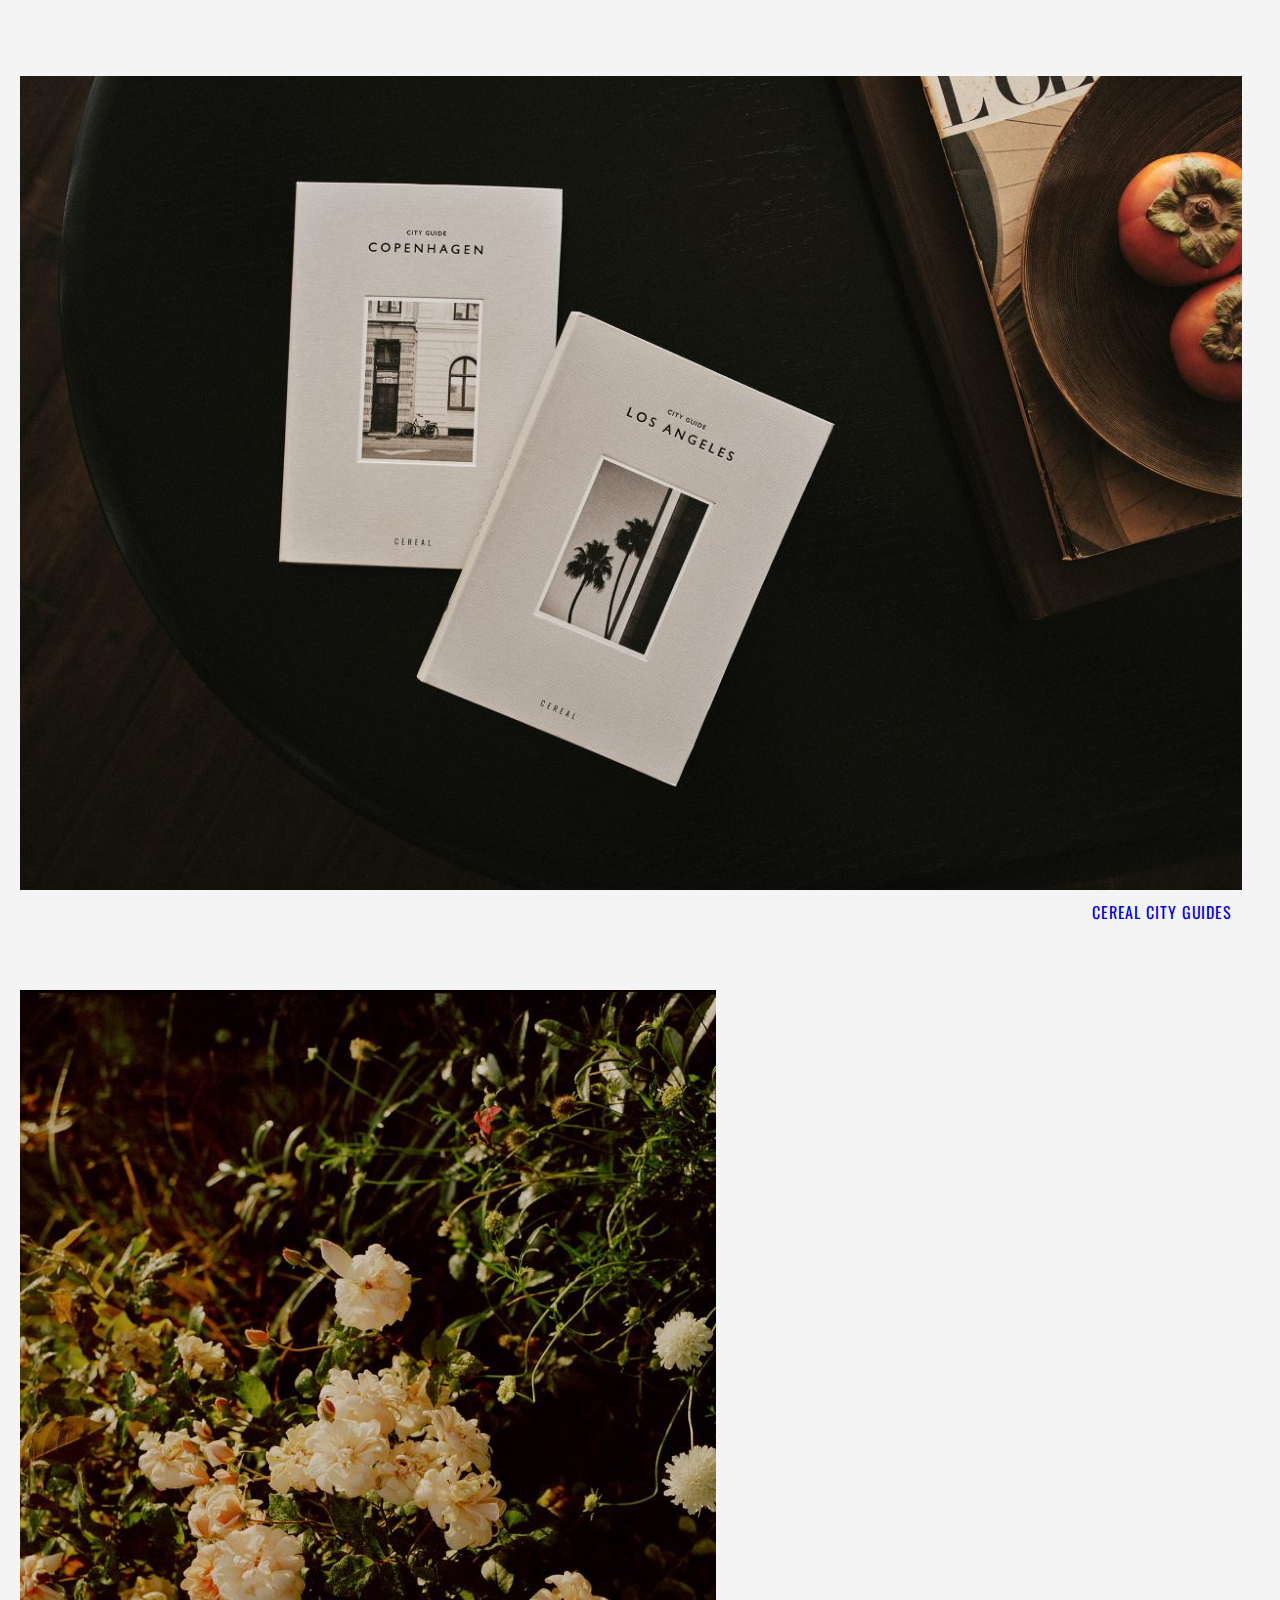
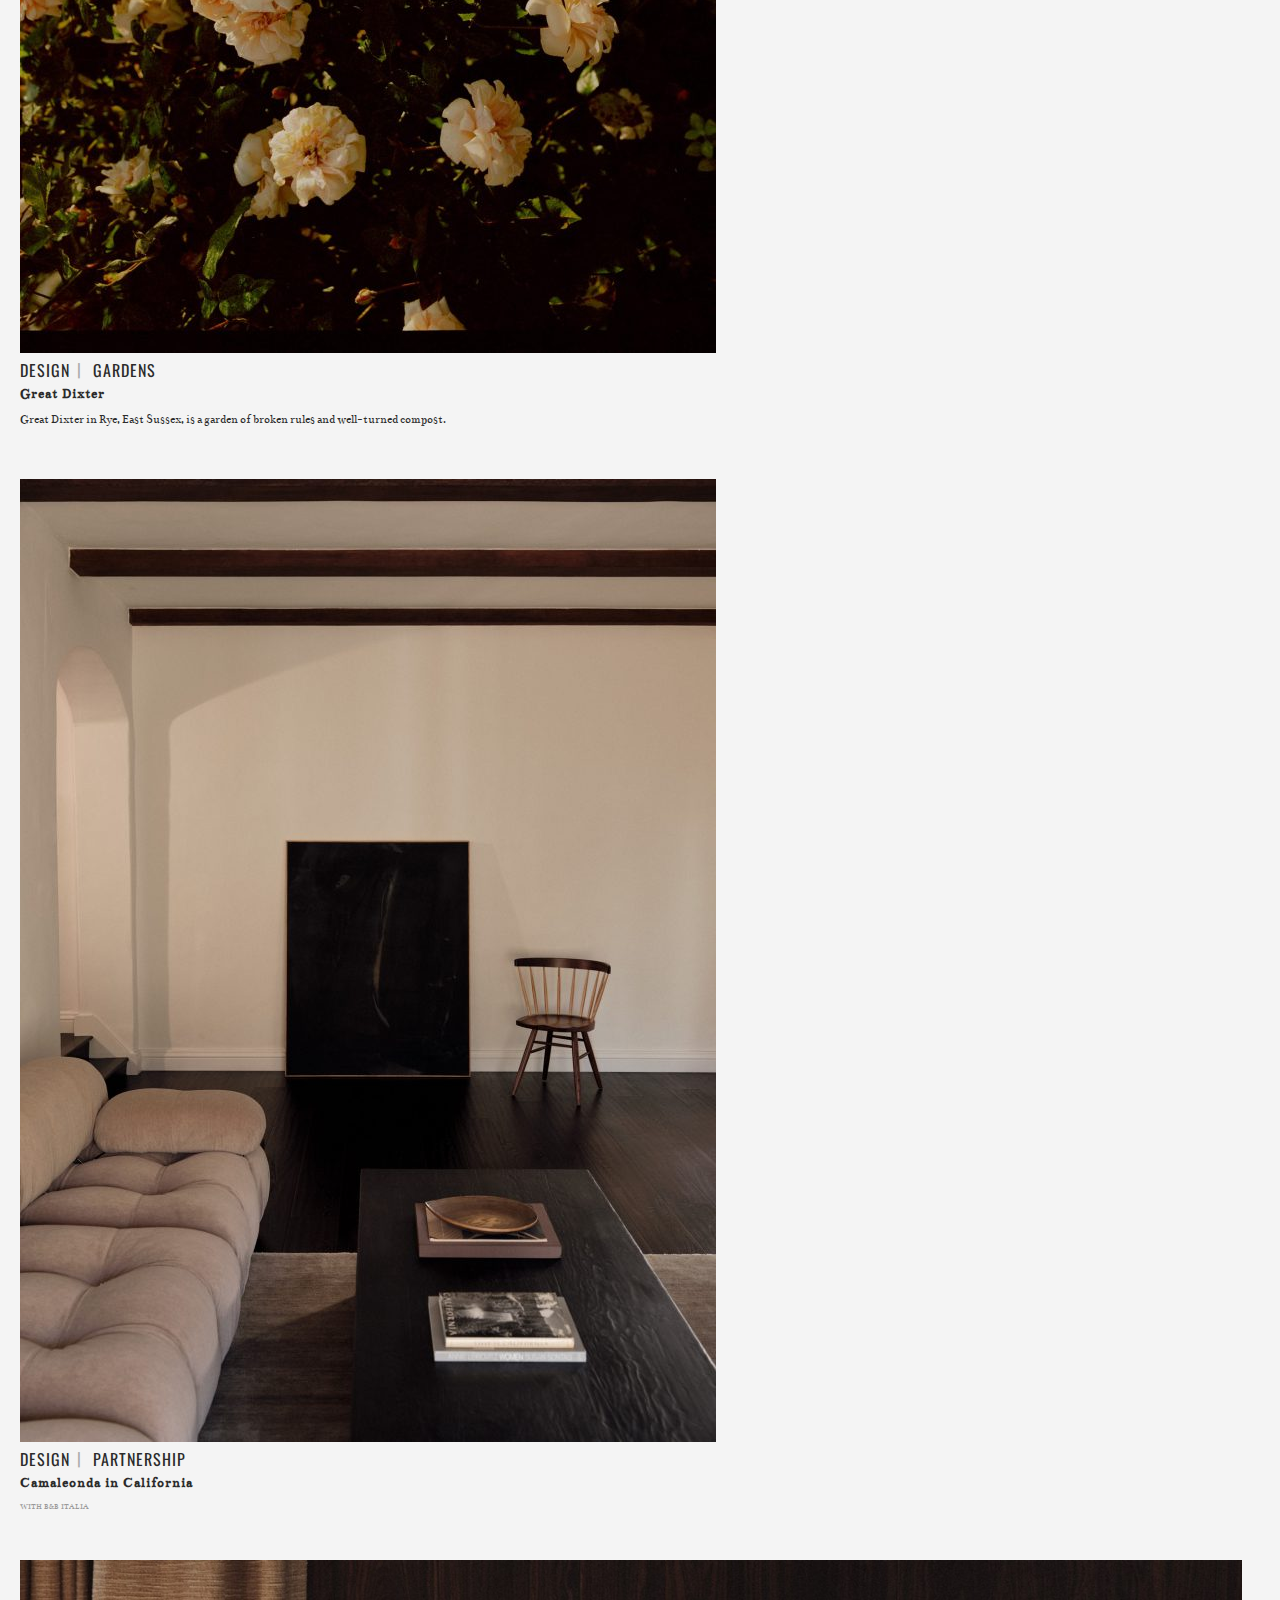
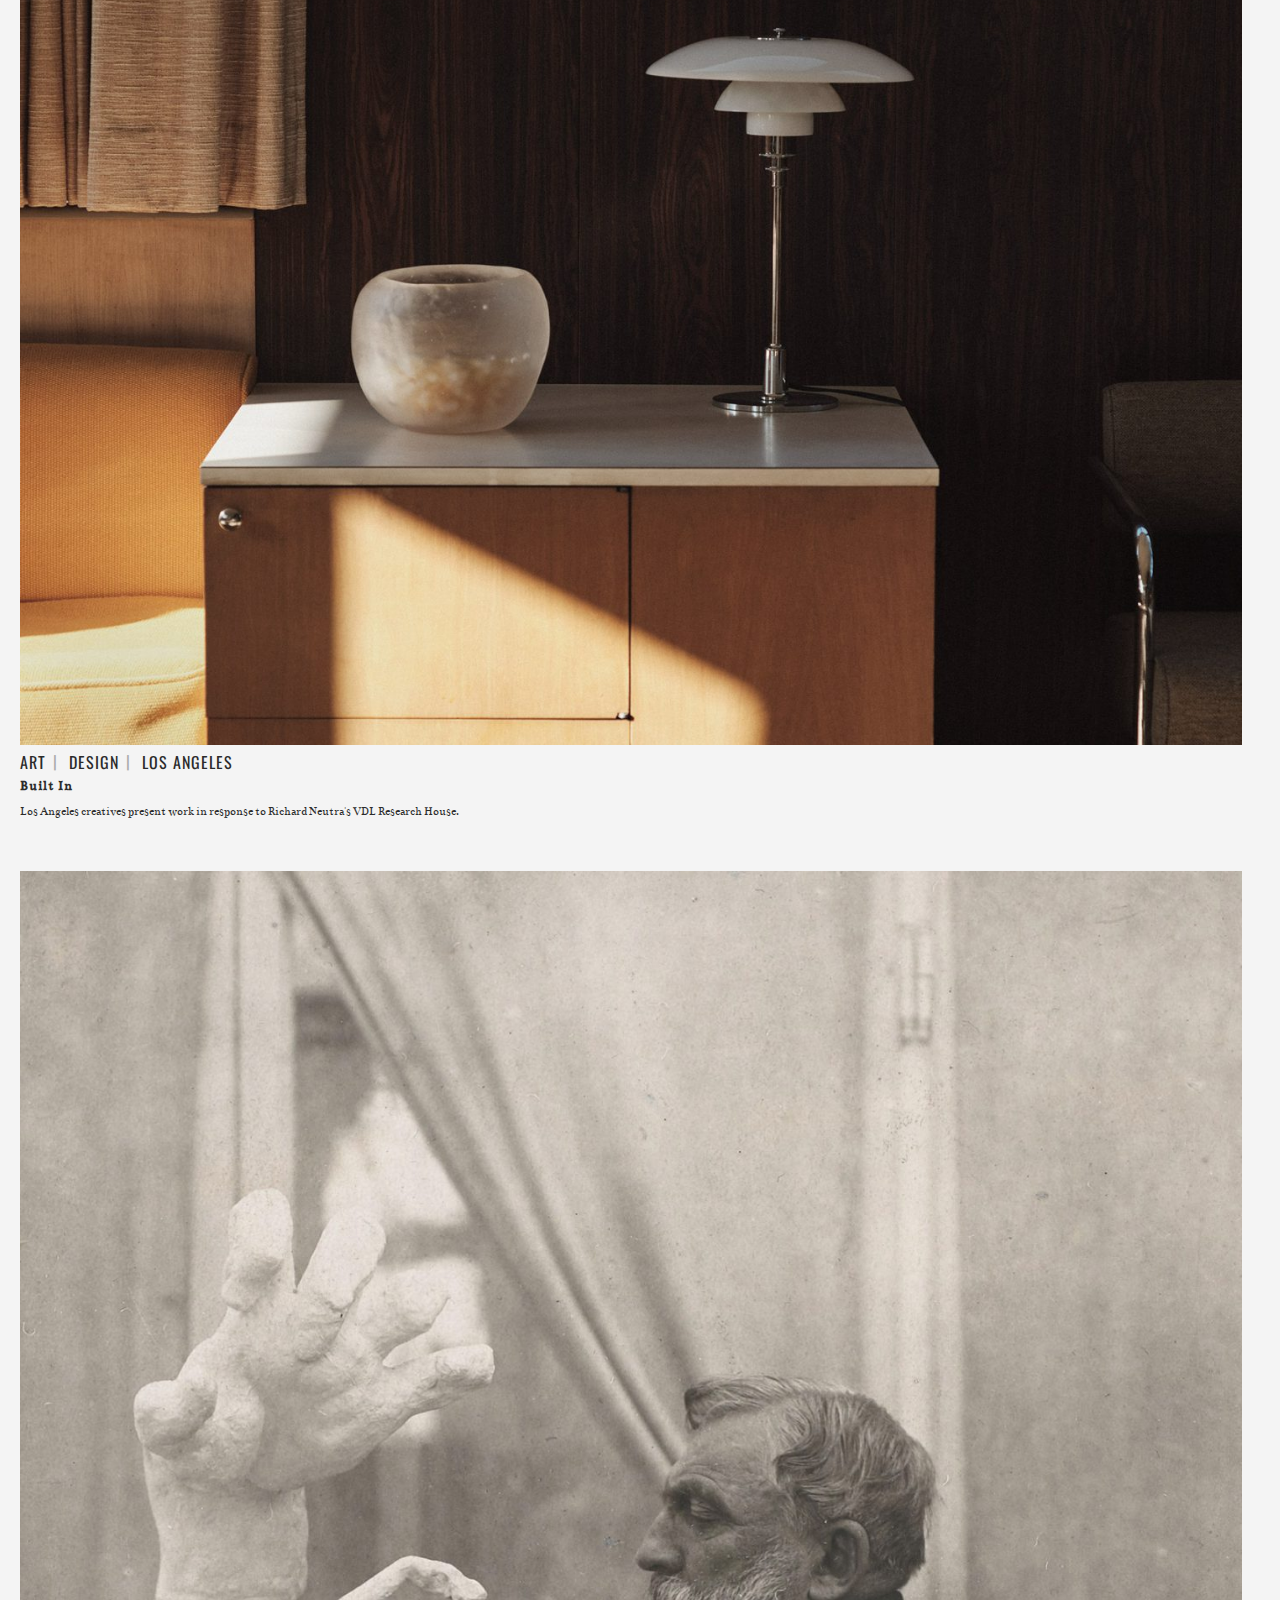
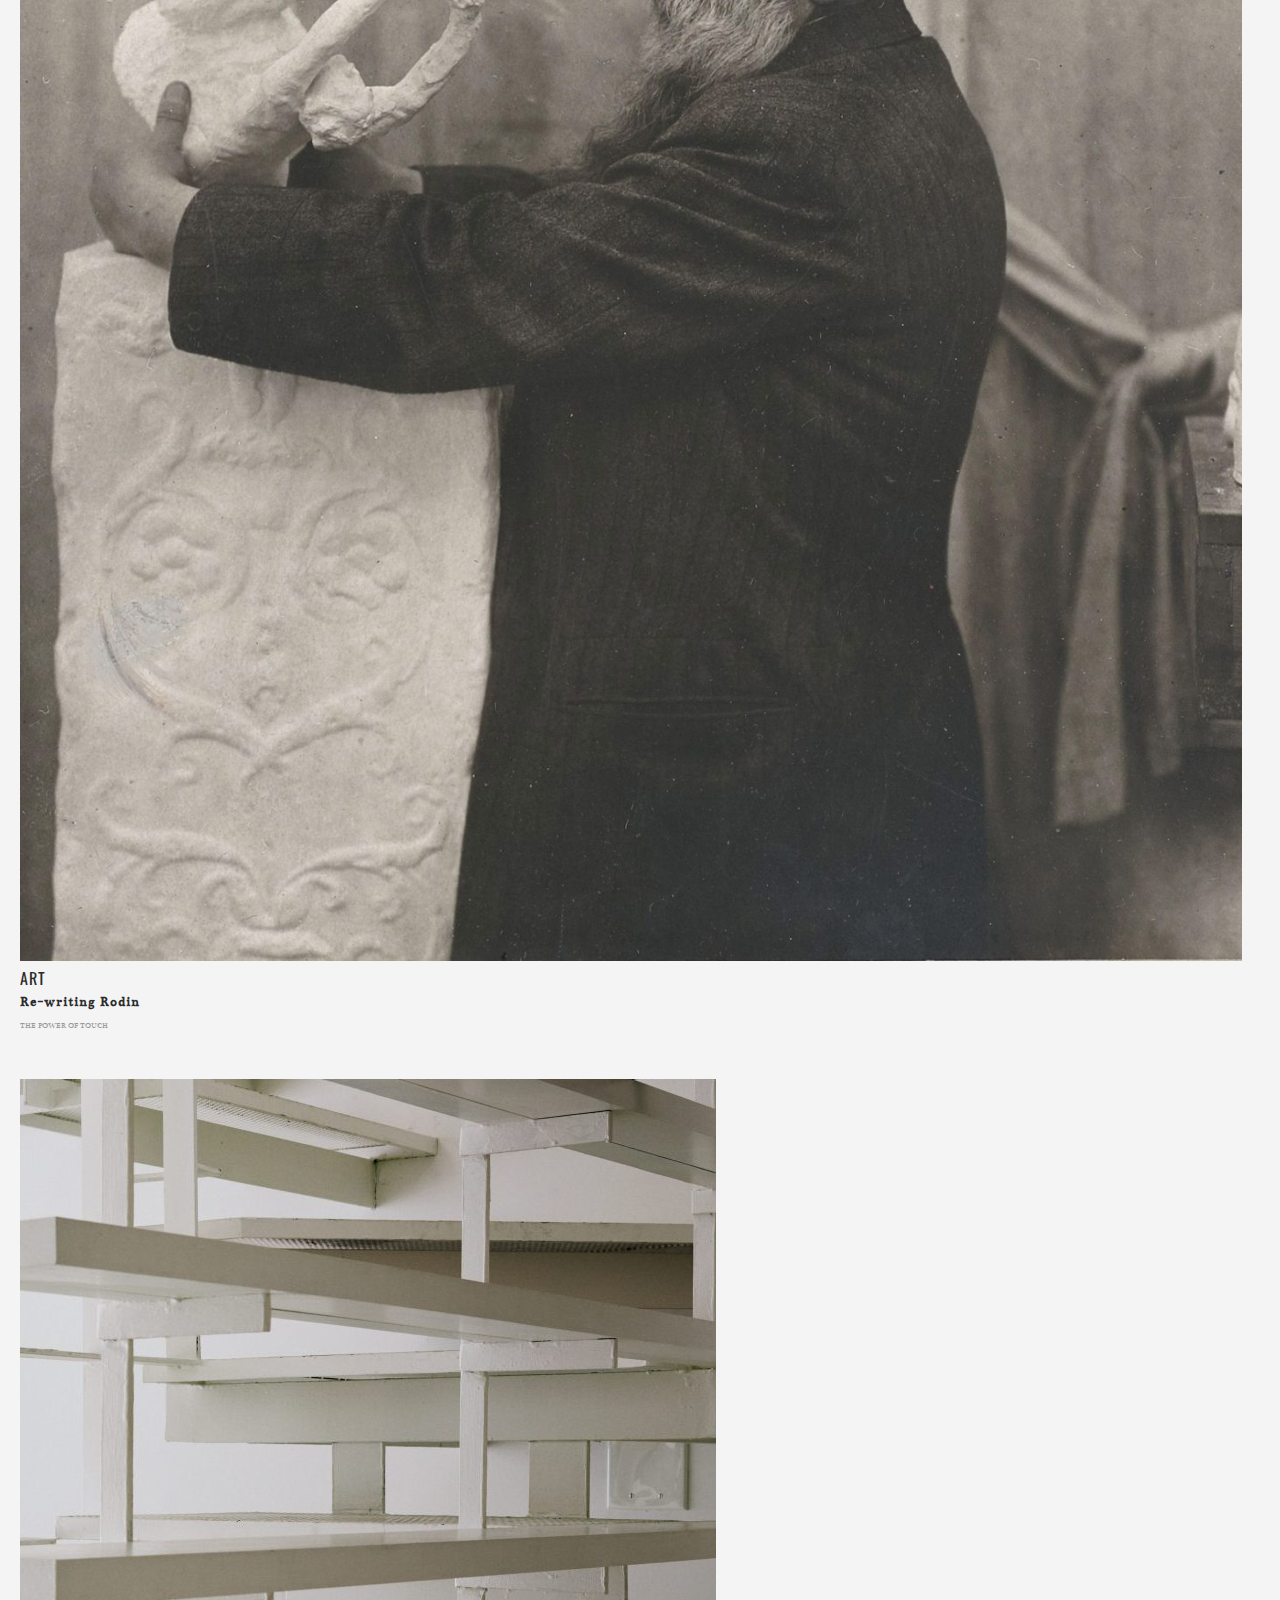
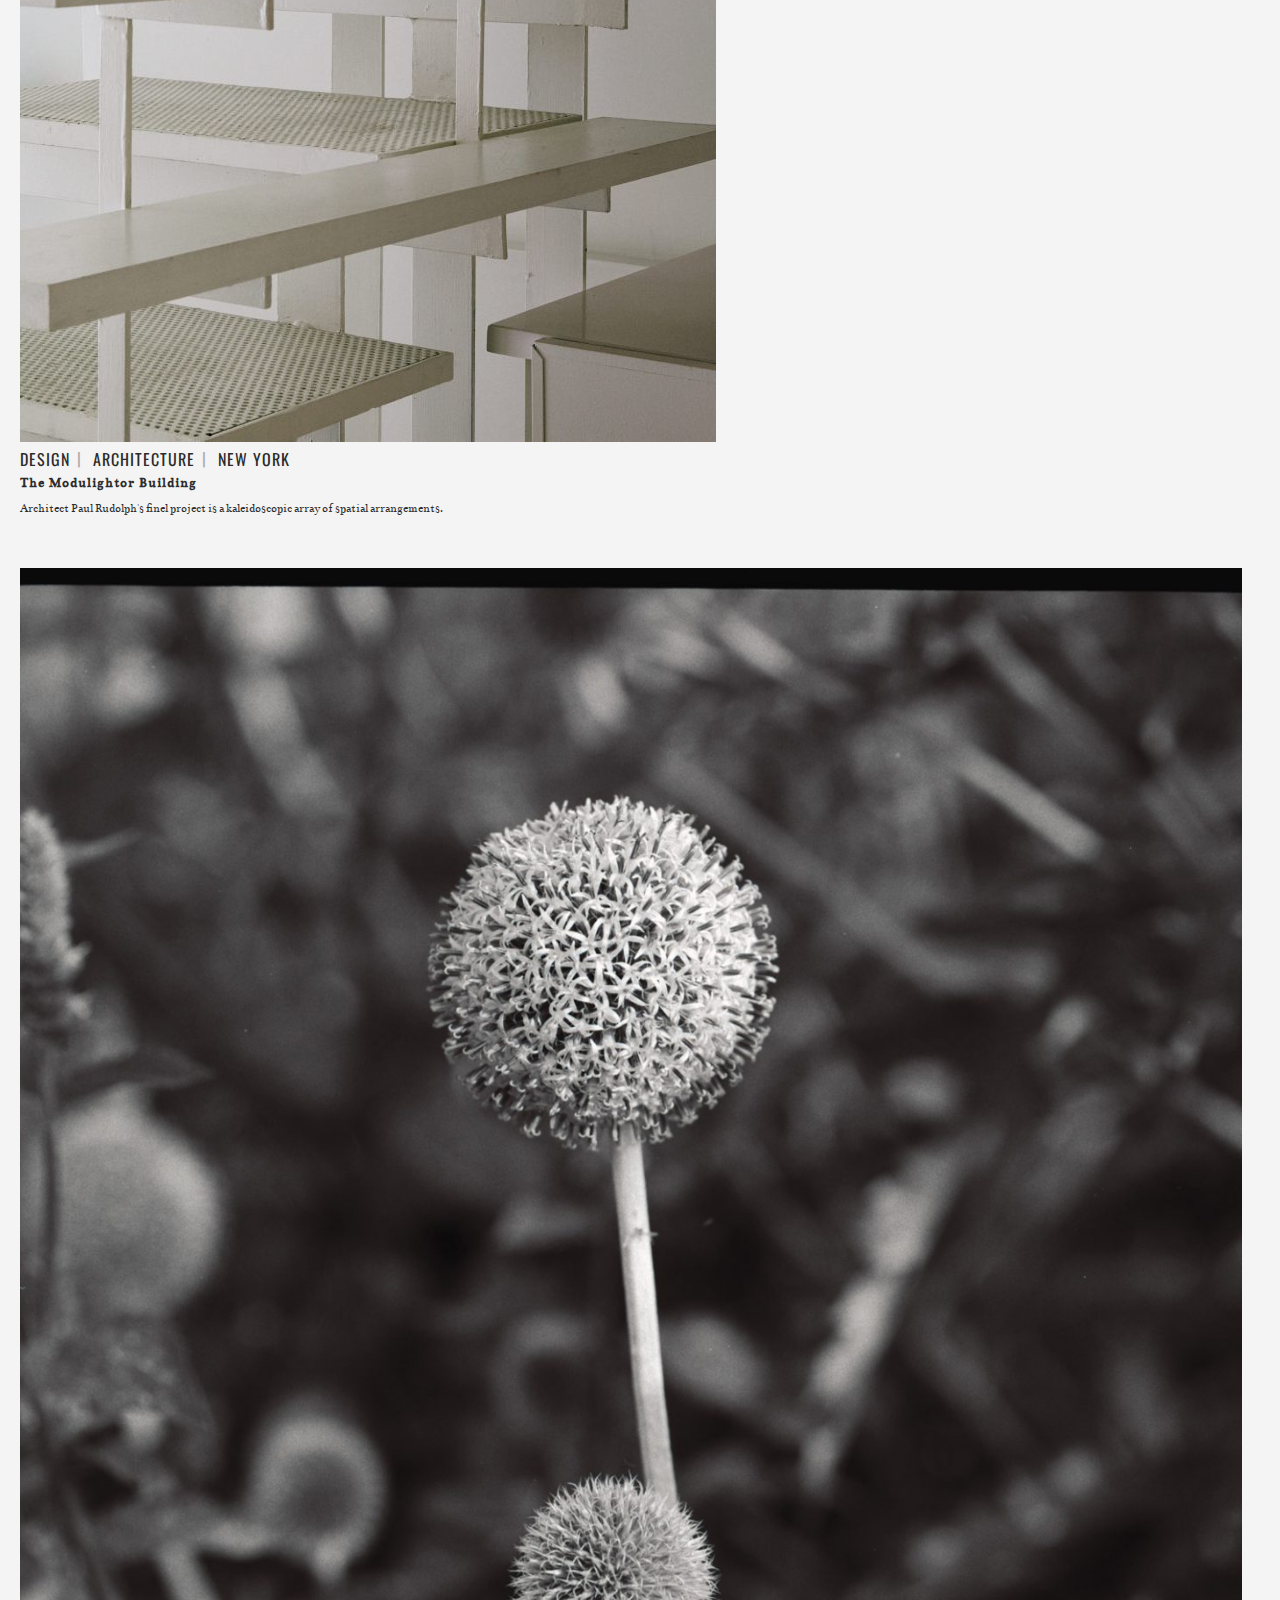
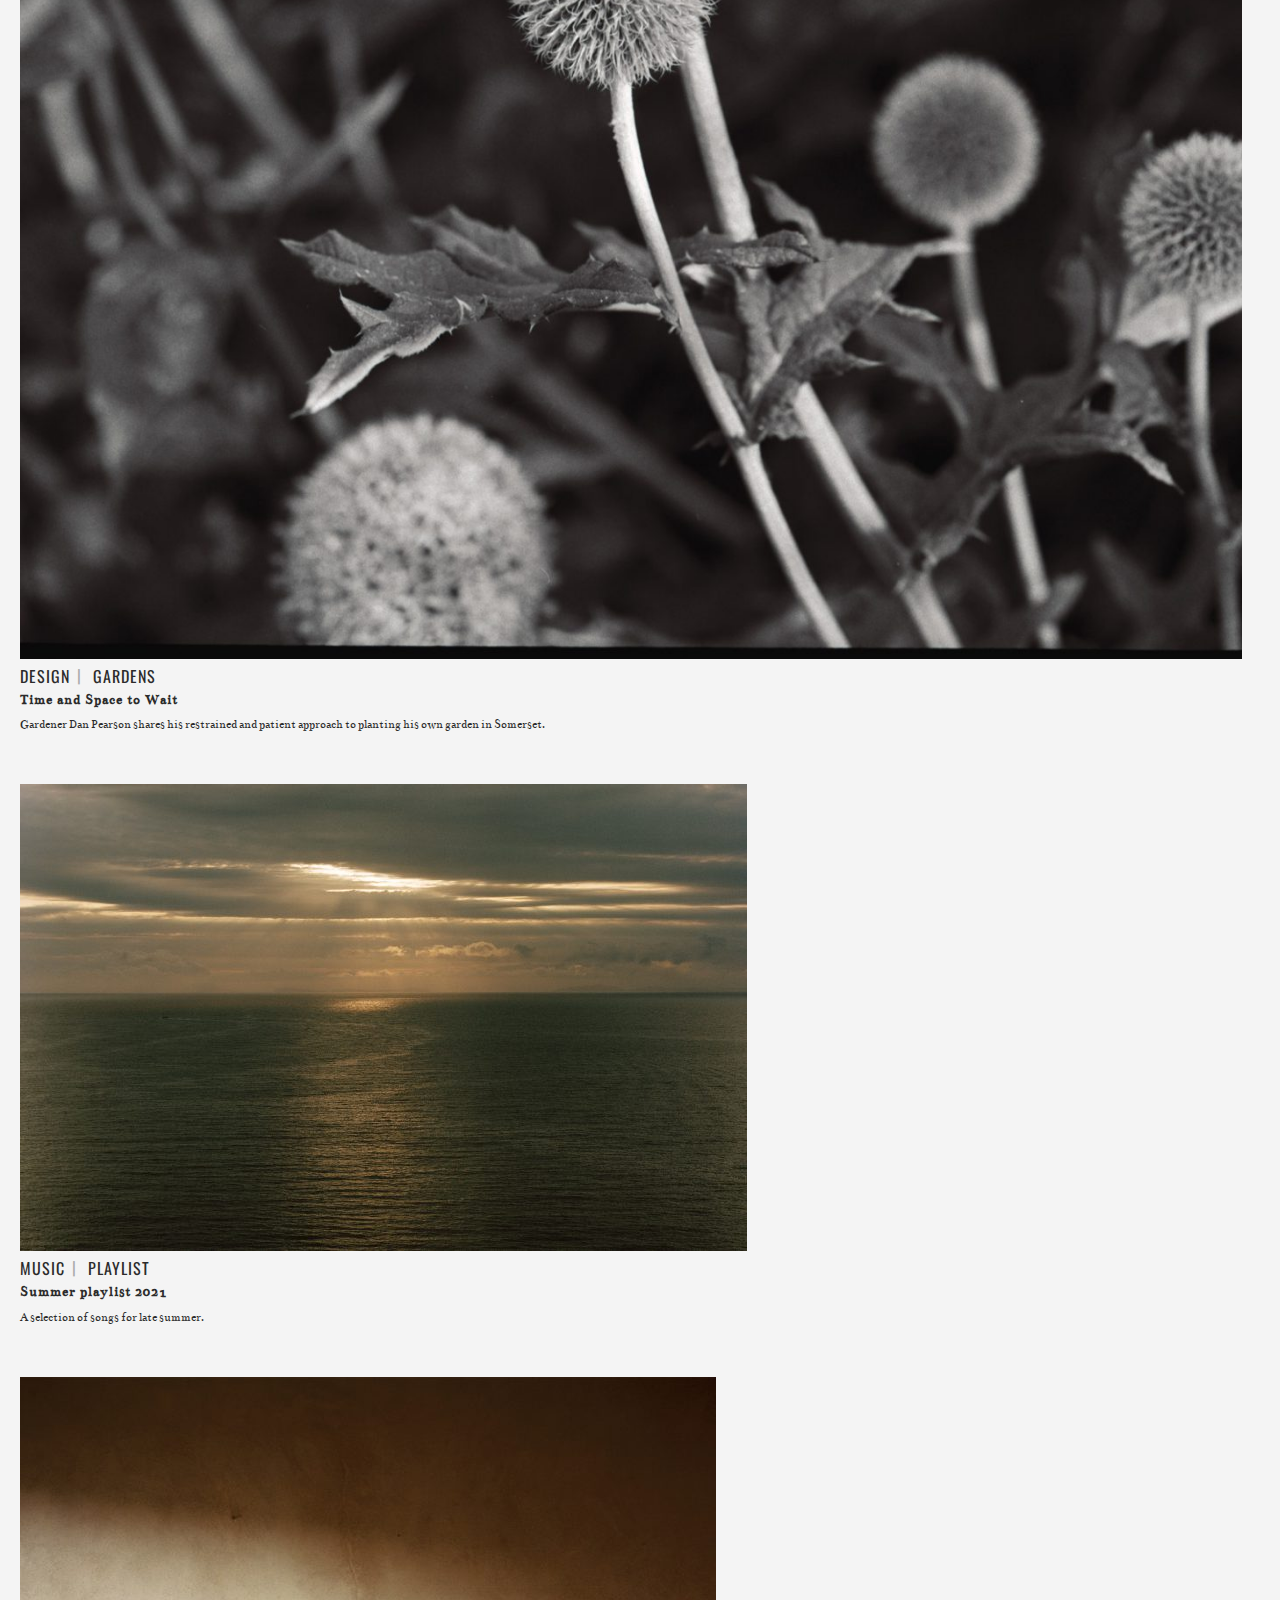
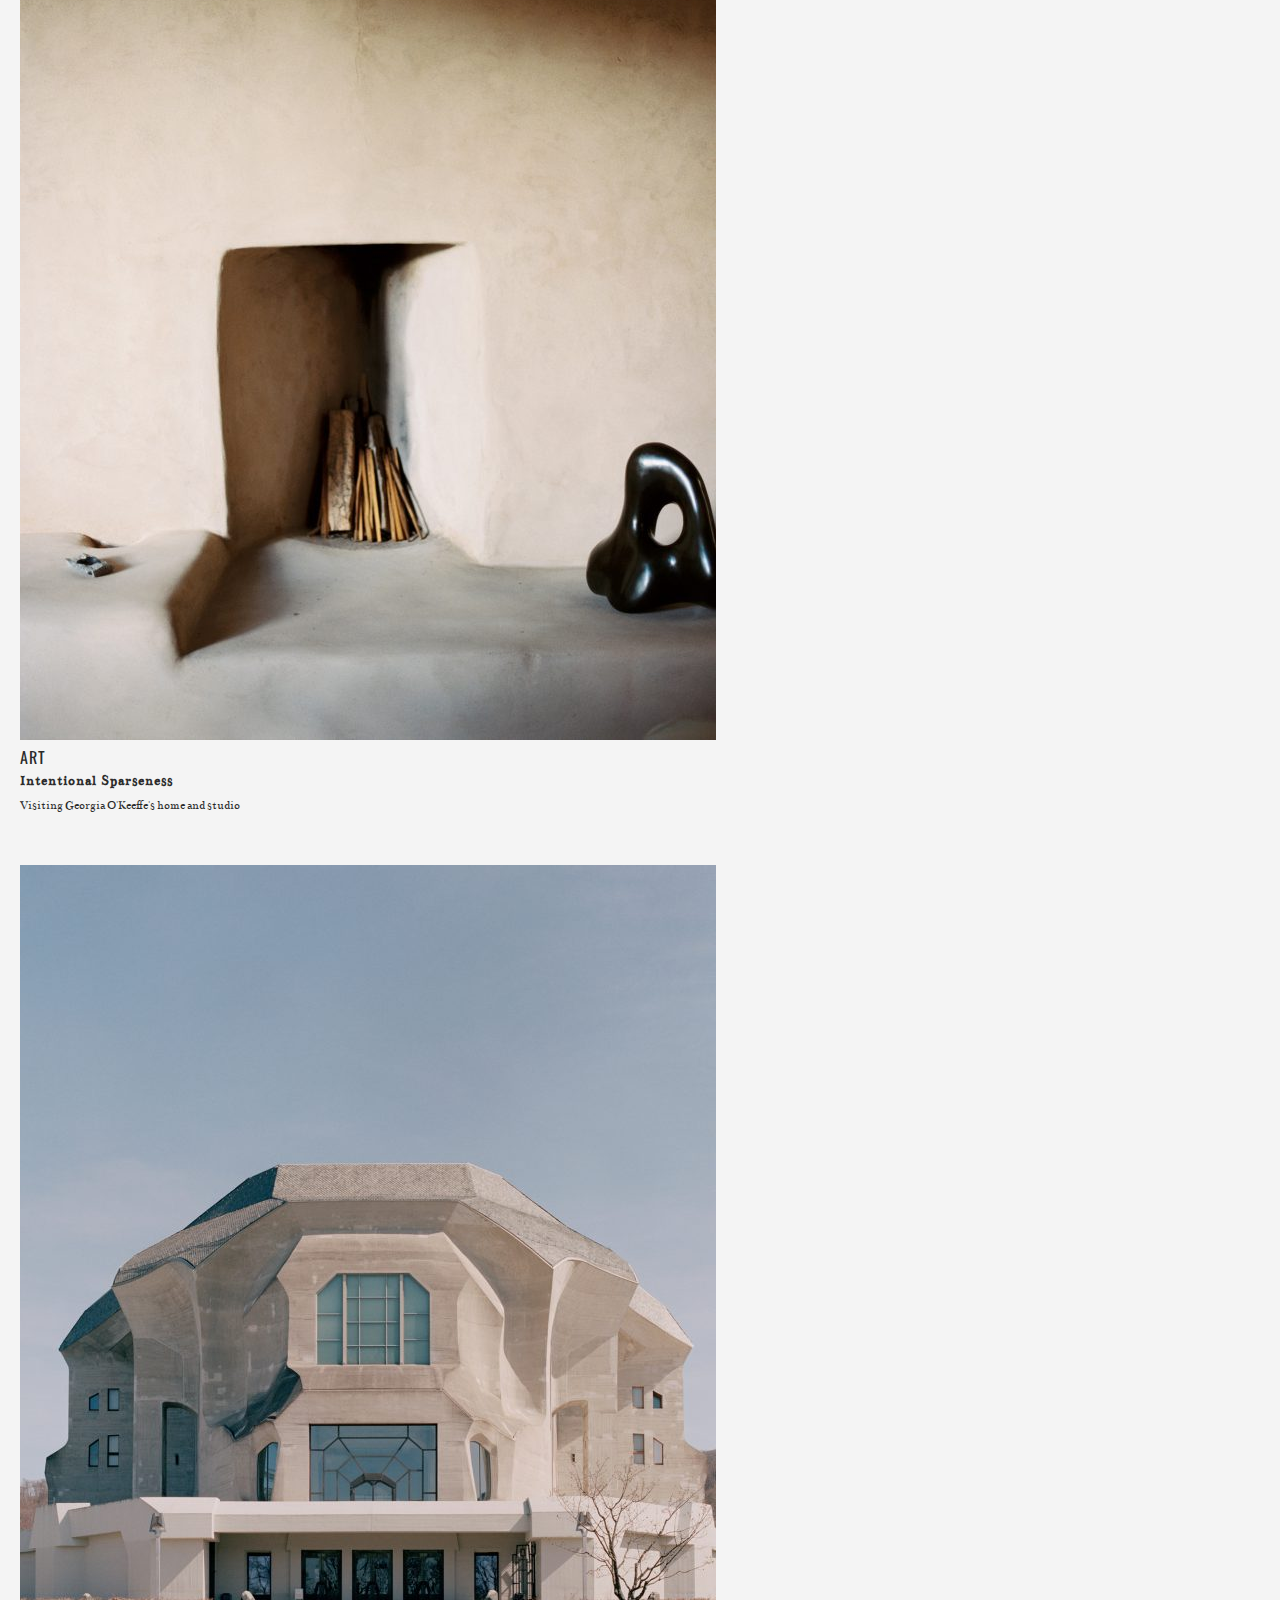
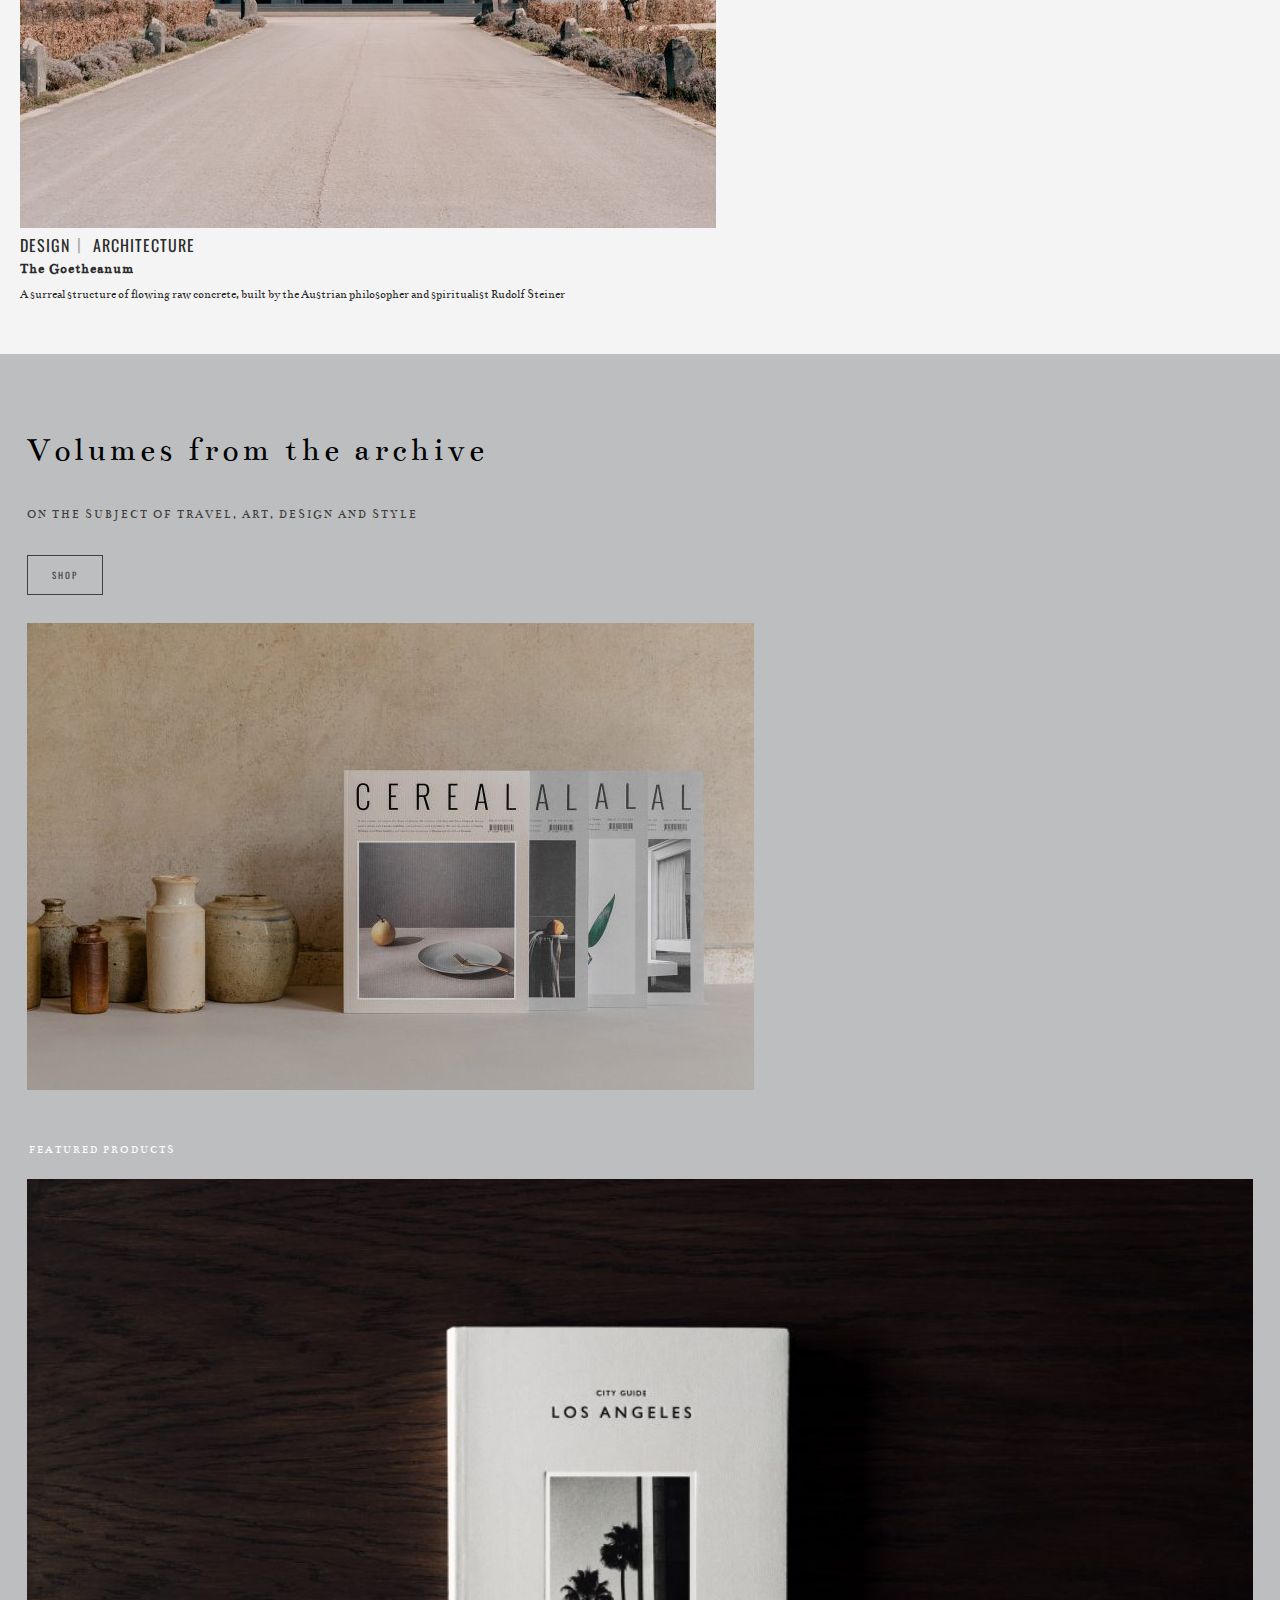
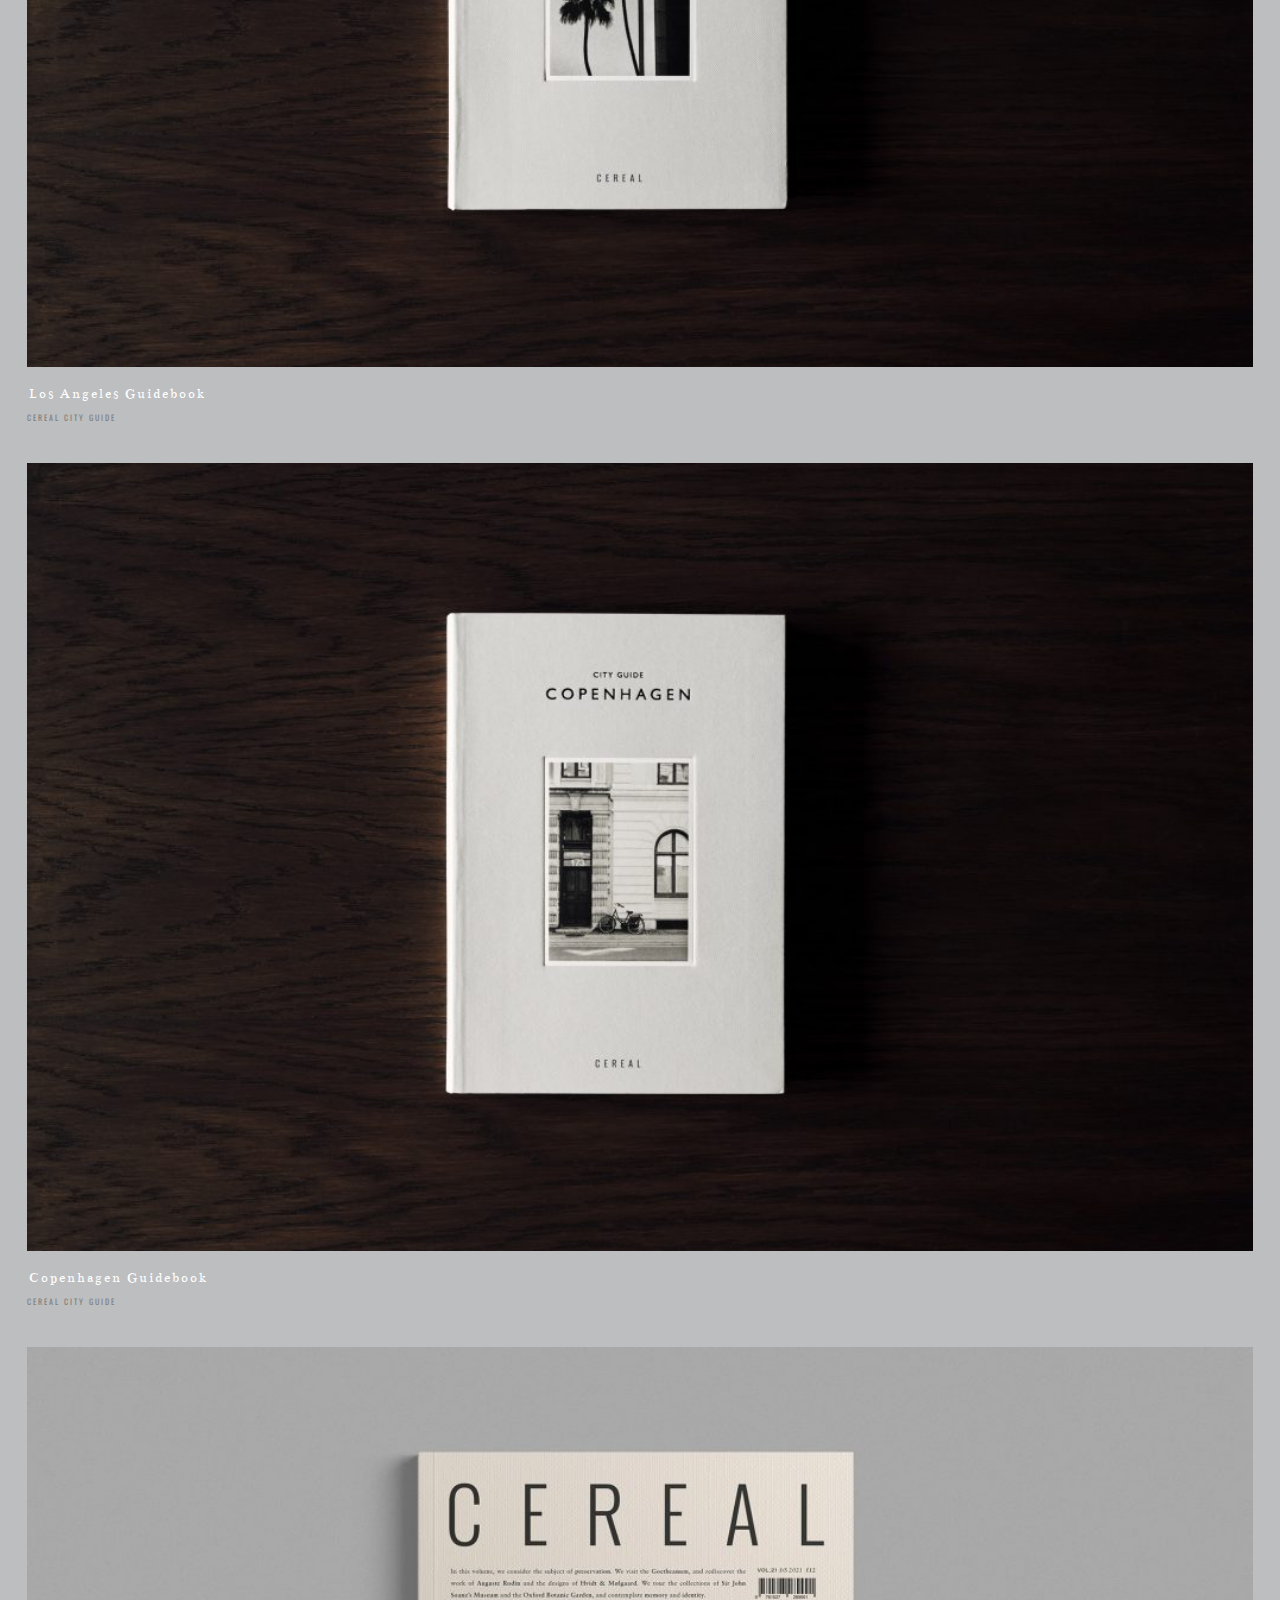
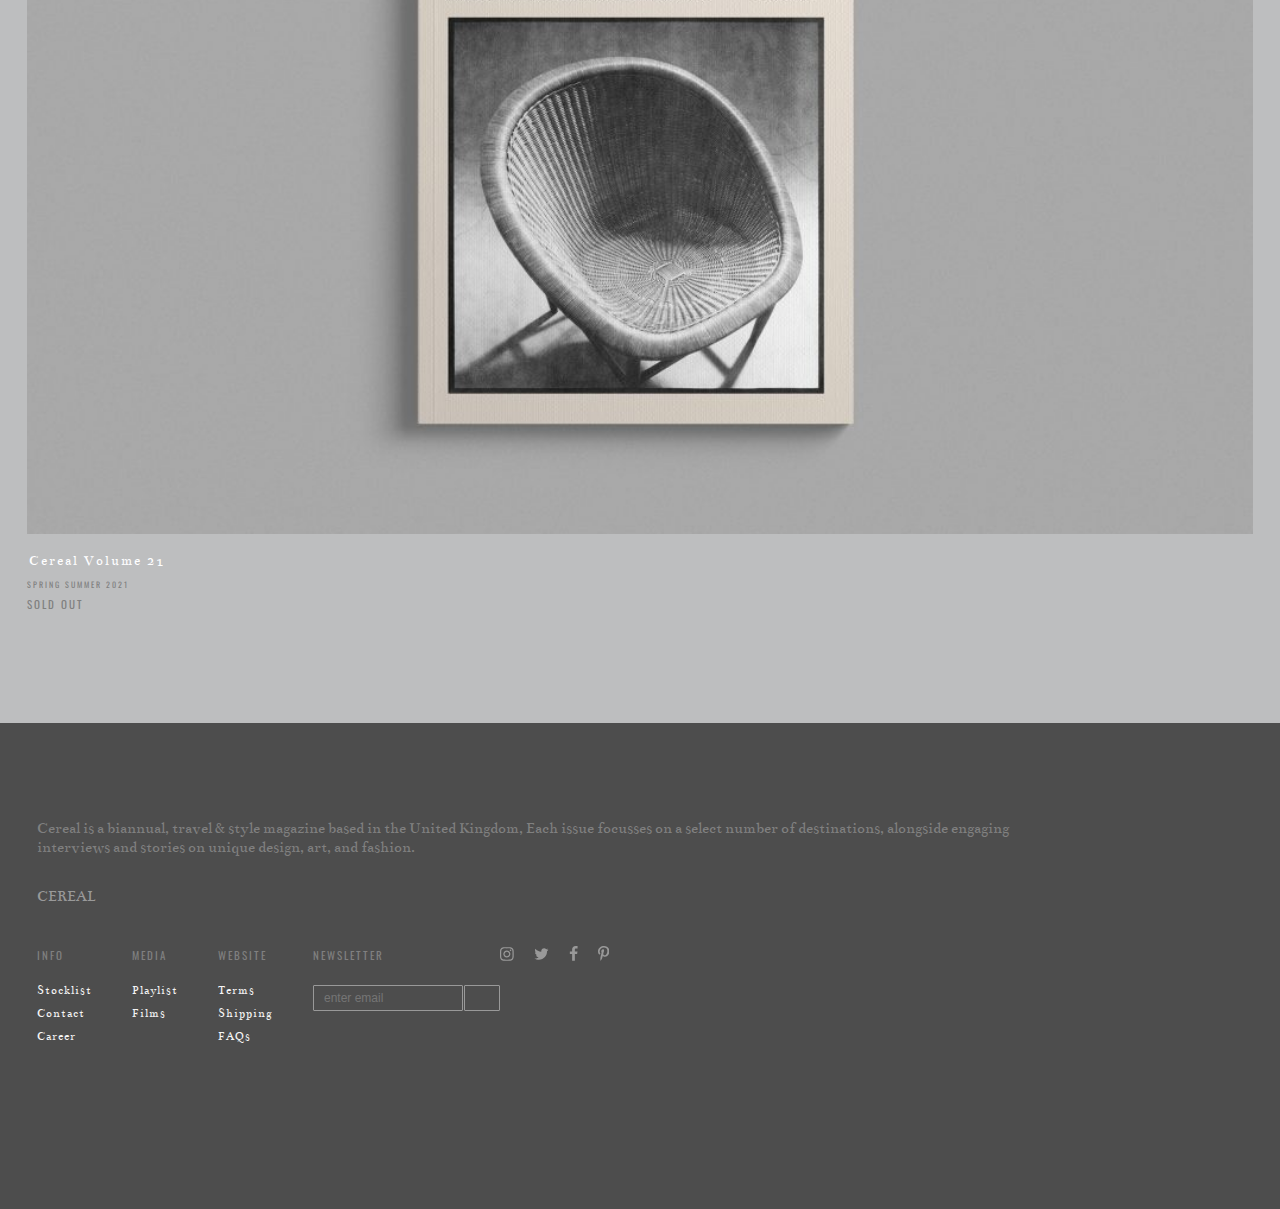
==== commit a436b74f: "Add files via upload" ====
--- a/index.html
+++ b/index.html
@@ -9,7 +9,7 @@
 
 	<title>CEREAL</title>
 
-	<link href="styles/style.css" rel="stylesheet">
+	<link href="./styles/style.css" rel="stylesheet">
 	<link rel="icon" type="image/svg+xml" href="images/favicon.svg">
 	<link rel="preconnect" href="https://fonts.googleapis.com">
 	<link rel="preconnect" href="https://fonts.gstatic.com" crossorigin>
@@ -77,7 +77,7 @@
 			<ul>
 				<li>
 					<a href="#">
-						<img src="/images/CIty-guides-homepage-1250x833.jpg" alt="City Guides Homepage">
+						<img src="./images/CIty-guides-homepage-1250x833.jpg" alt="City Guides Homepage">
 					</a>
 					<a href="#">CEREAL CITY GUIDES</a>
 				</li>
@@ -341,7 +341,7 @@
 				</section>
 		</section>
 	</footer>
-	<script src="scripts/script.js"></script>
+	<script src="./scripts/script.js"></script>
 </body>
 
 </html>--- a/styles/style.css
+++ b/styles/style.css
@@ -225,10 +225,10 @@
   /*kleur*/
   background-color: var(--full-menu-color);
 
-  /* z-index: 5; */
-  /* overflow: scroll; */
-  /* display: flex; */
-  /* flex-direction: column; */
+  z-index: 5;
+  overflow: scroll;
+  display: flex;
+  flex-direction: column;
   /* align-items: flex-end; */
 }
 
@@ -380,7 +380,7 @@
 }
 
 /***ARTIKELEN***/
-@media (max-width: 500px) {
+/* @media (max-width: 500px) {
 main > section:first-of-type {
   padding:0 20px 0 20px;
   }
@@ -460,7 +460,7 @@
     margin-right: 4.5%;
     flex-grow: 1;
   }
-    }
+    } */
 
 
 main > section:first-of-type ul:nth-of-type(2) {
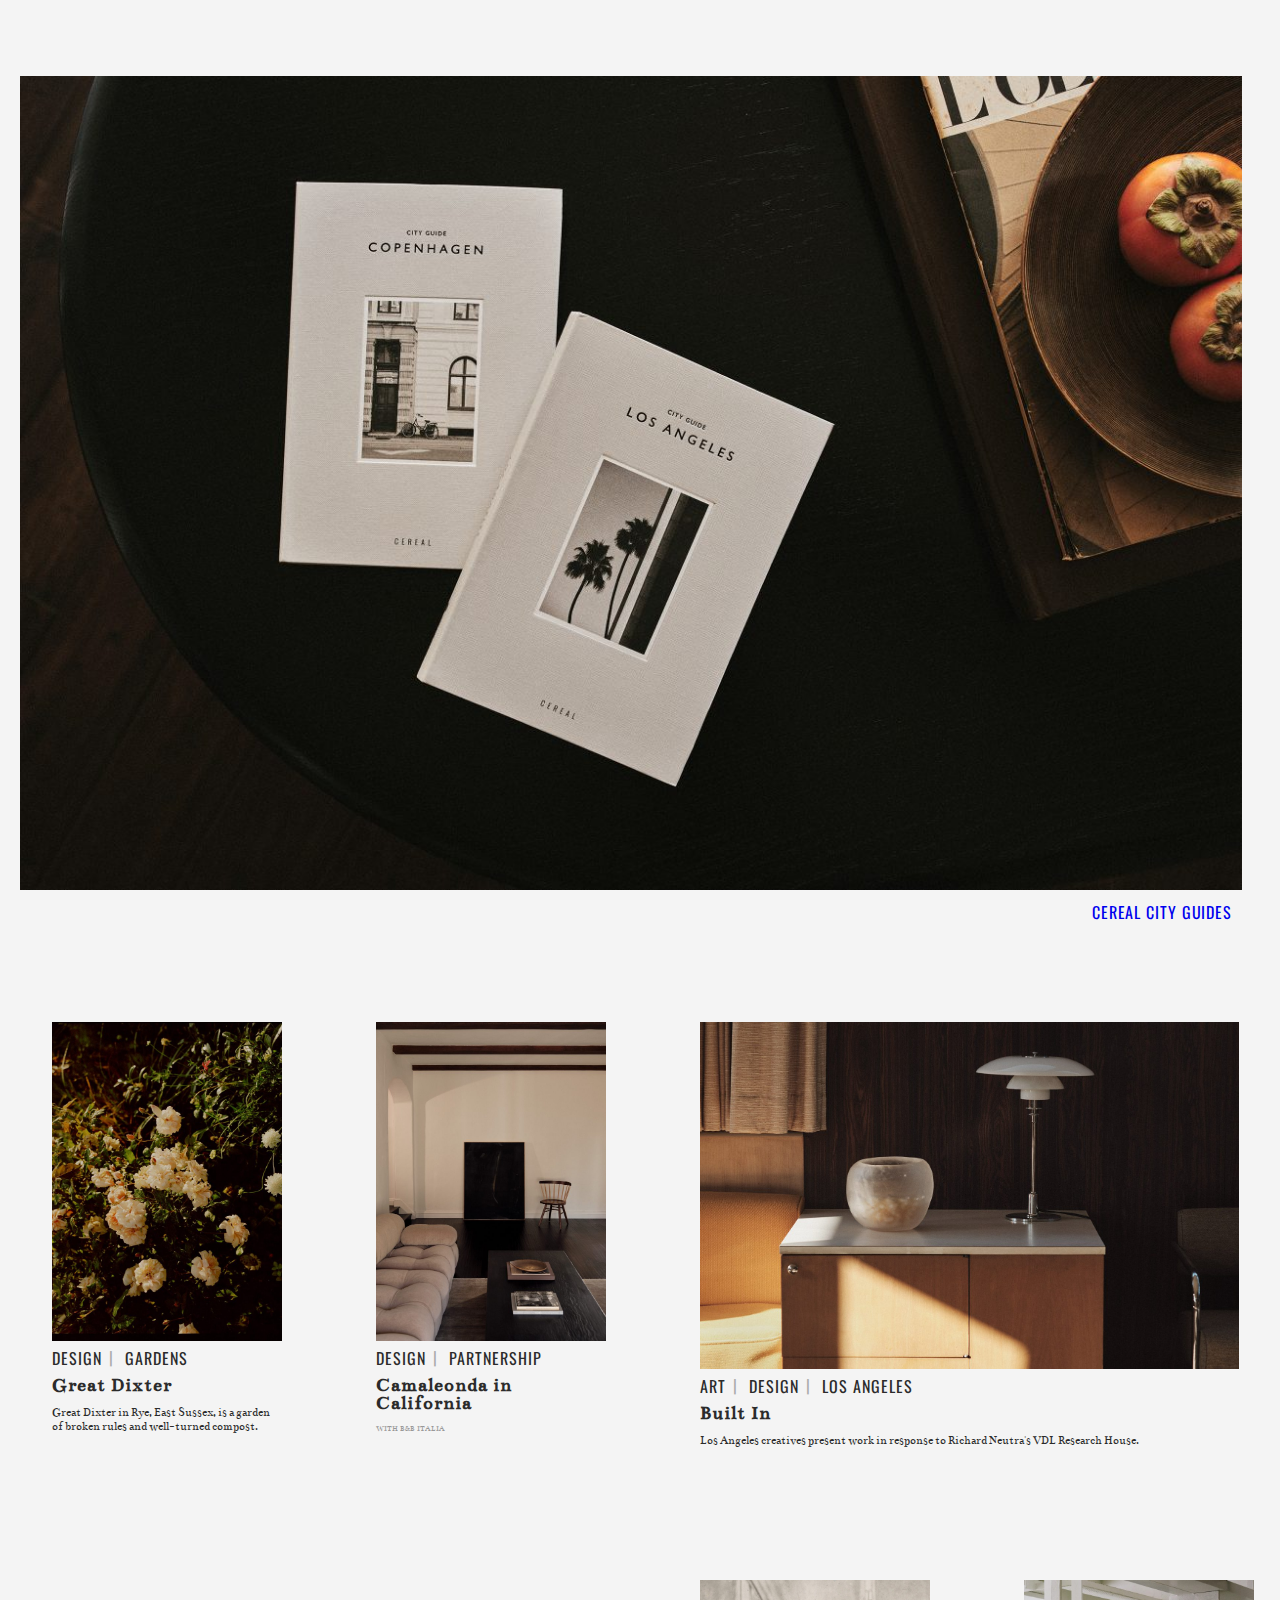
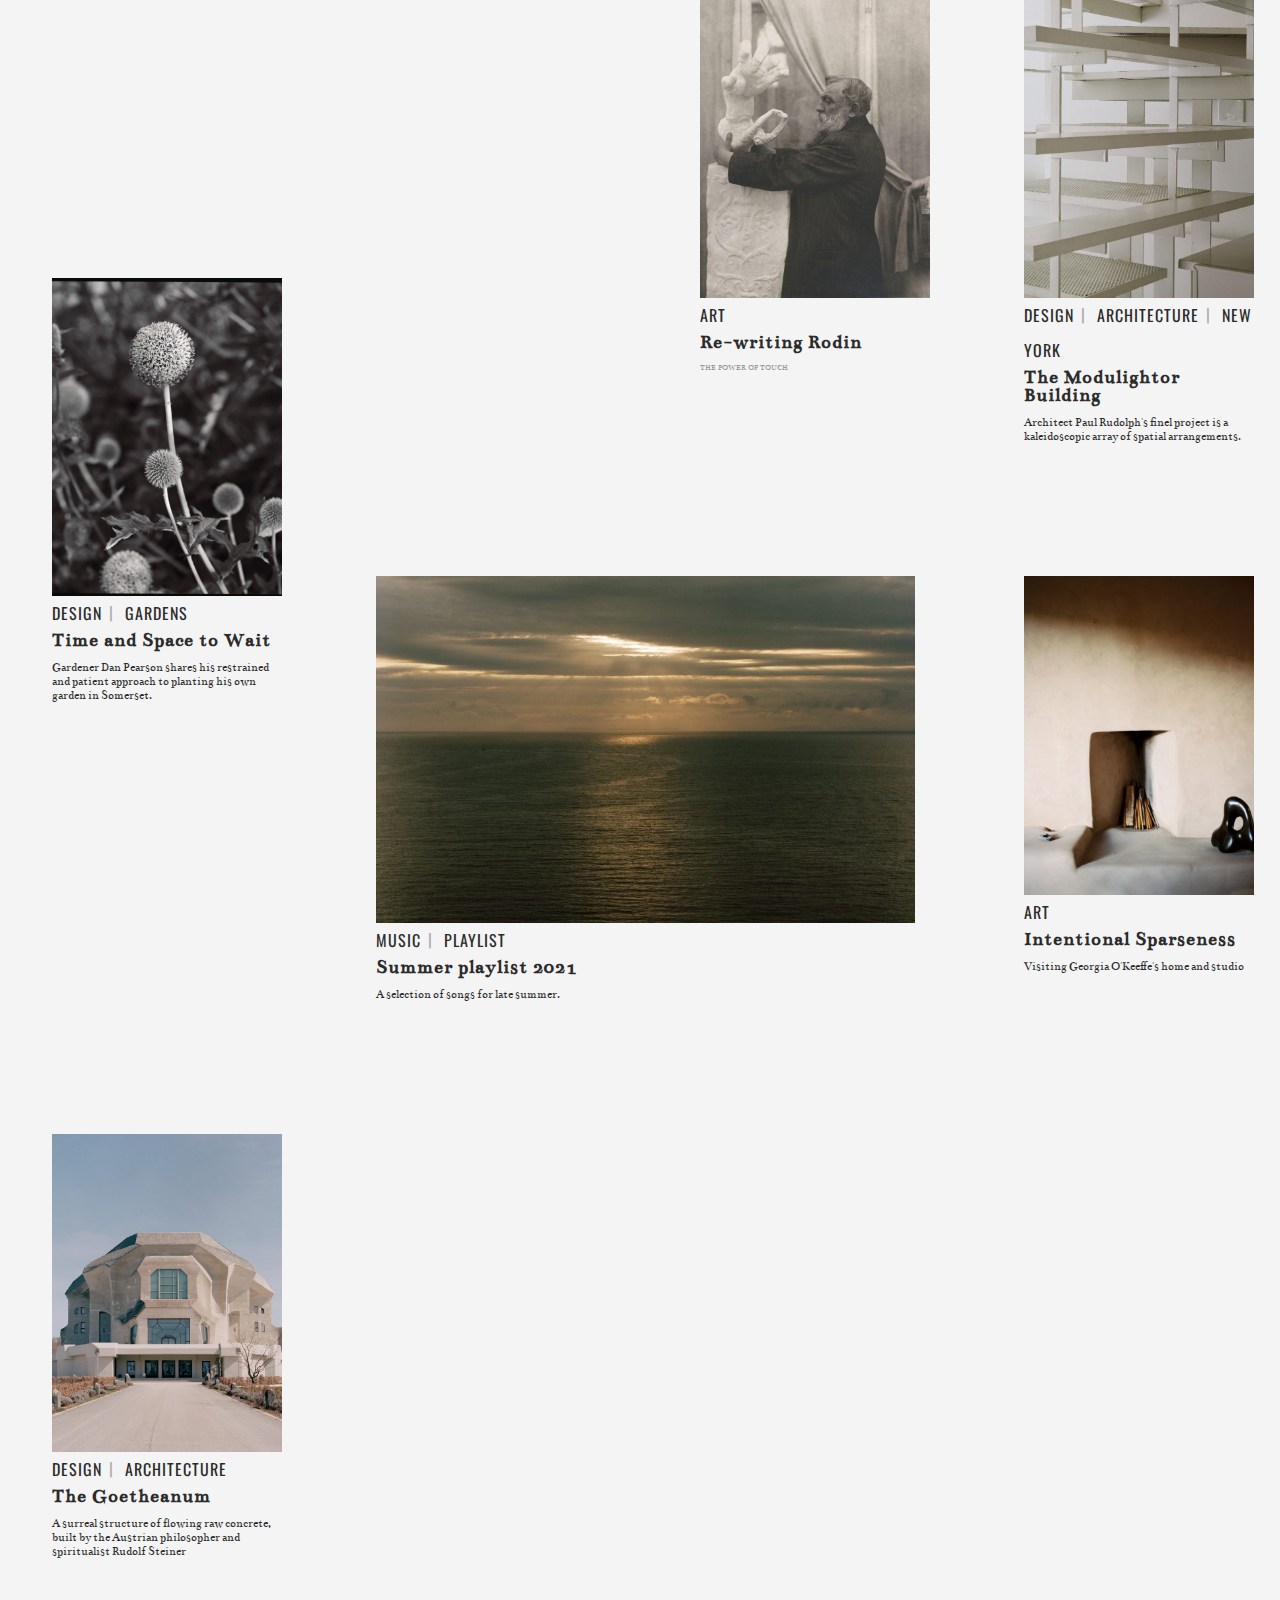
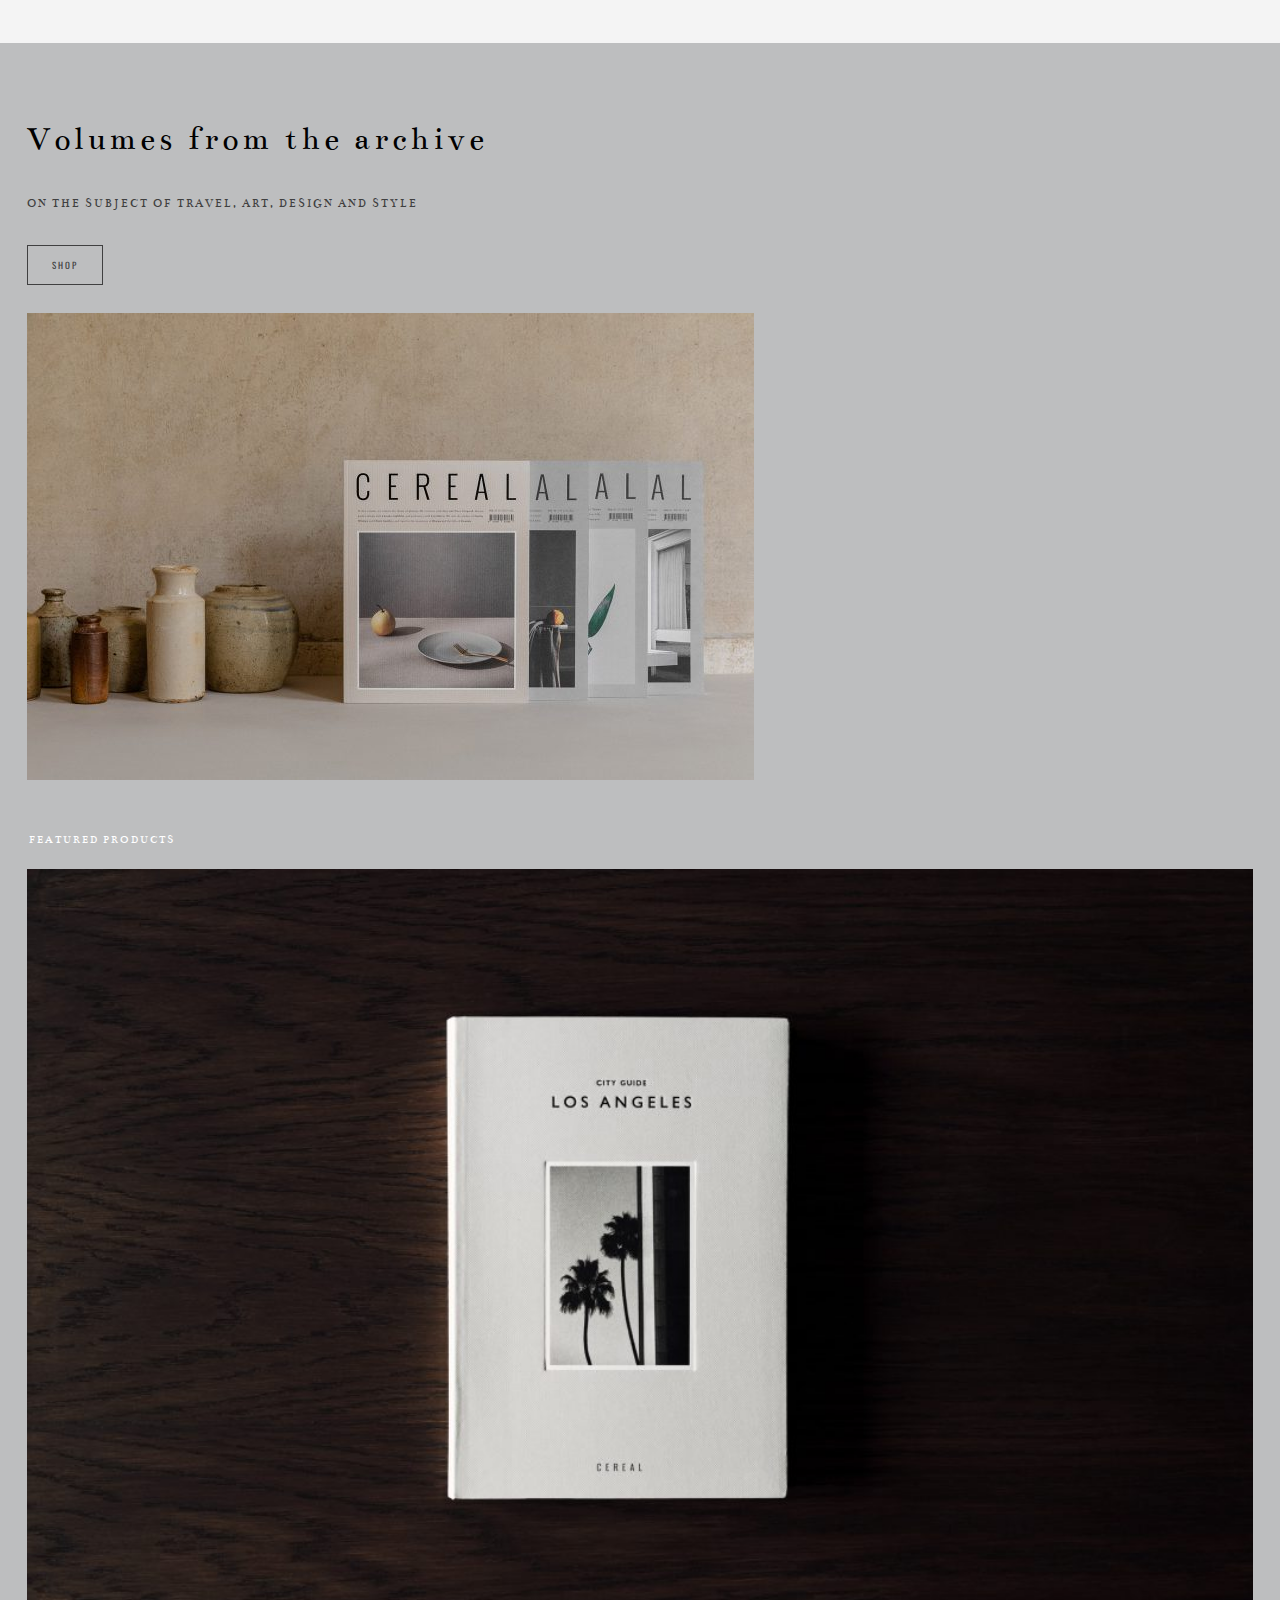
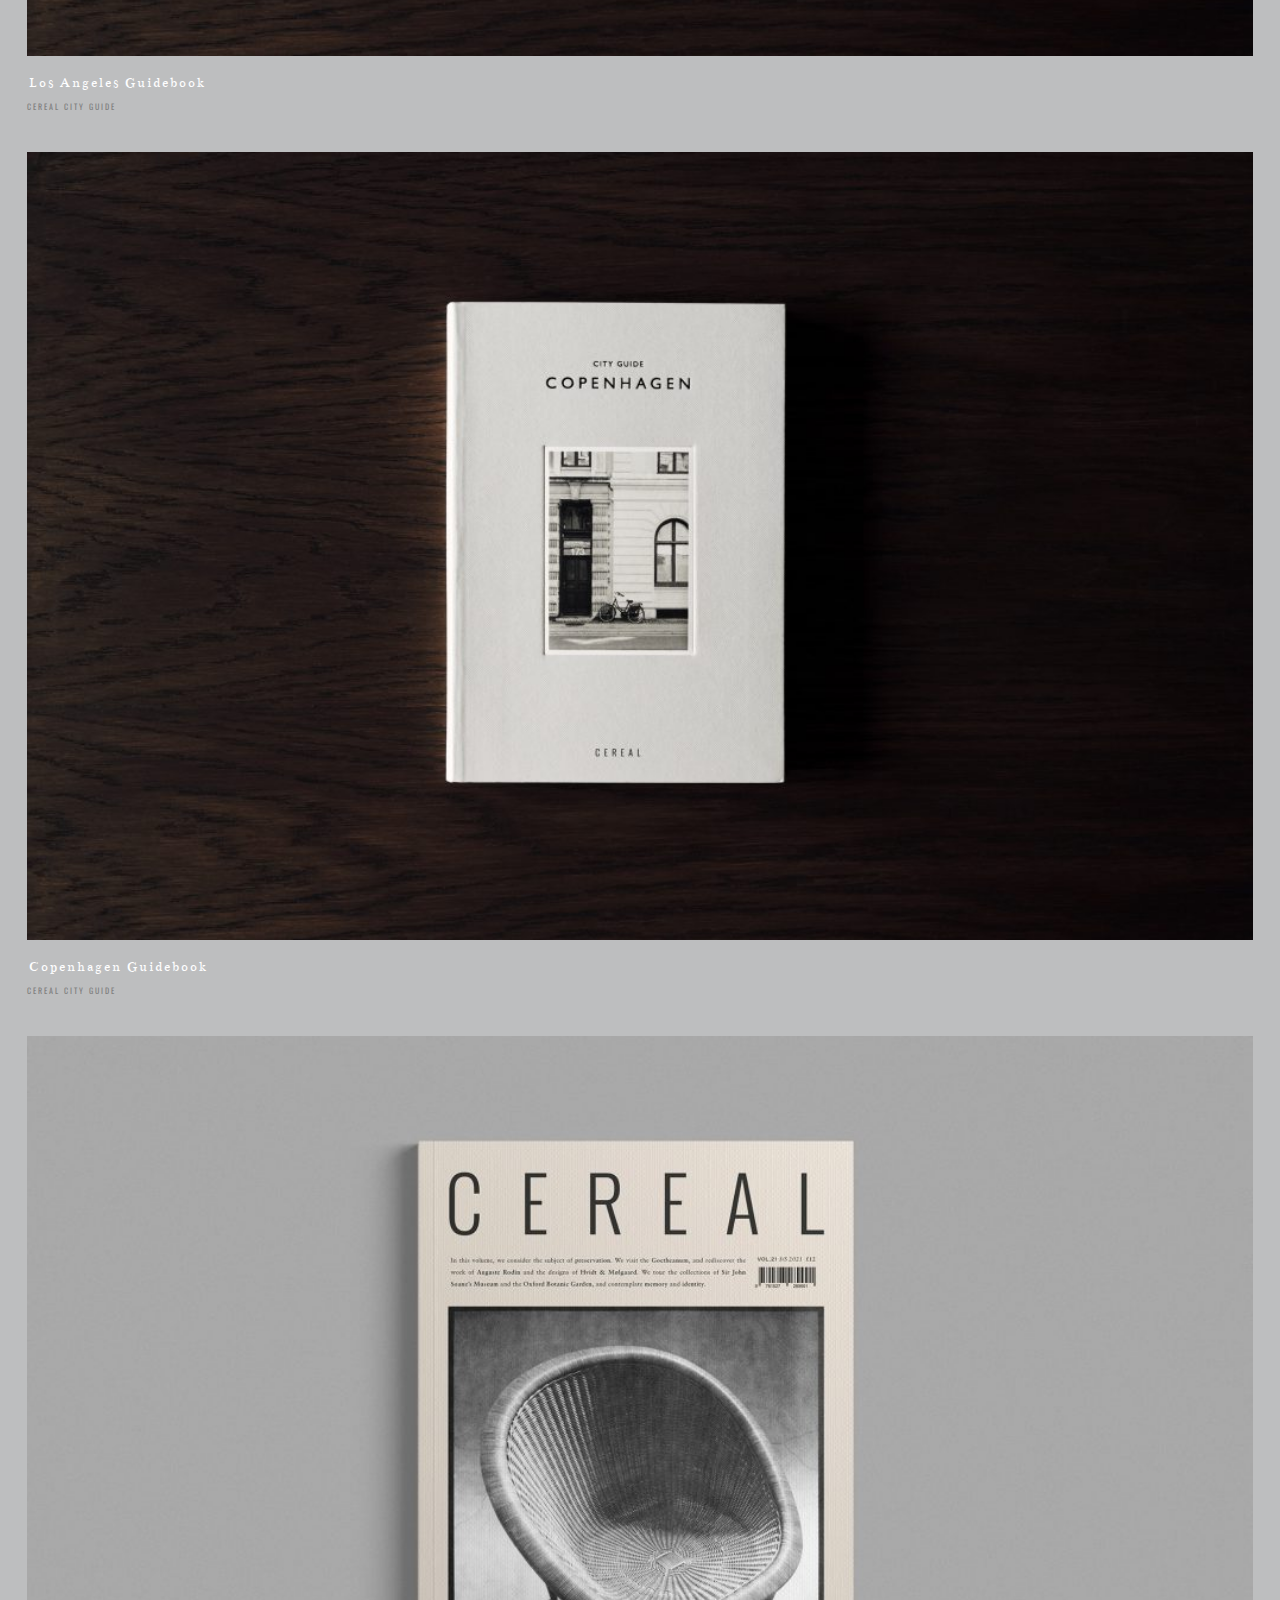
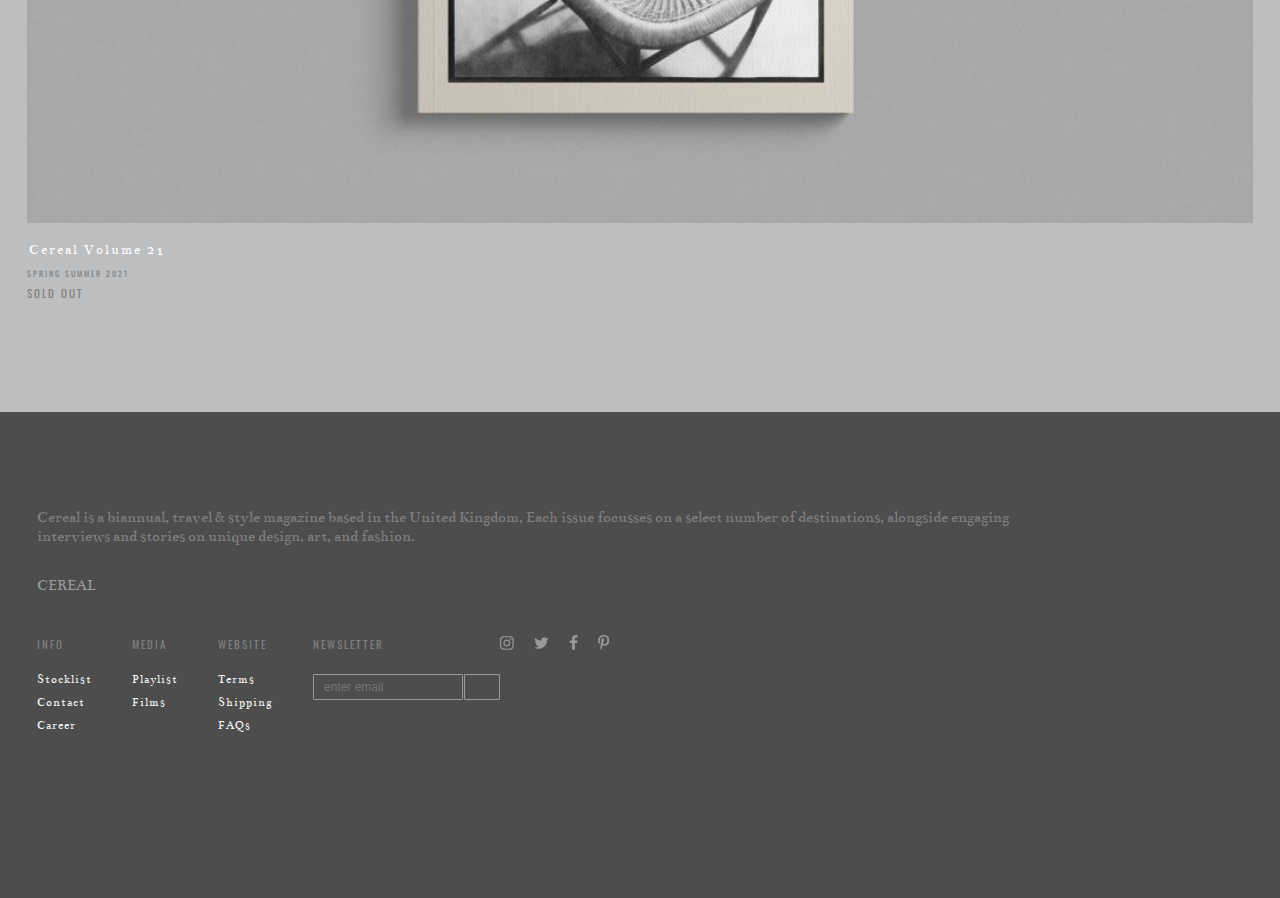
==== commit 474e6b0d: "Add files via upload" ====
--- a/index.html
+++ b/index.html
@@ -47,22 +47,22 @@
 			<!-- <button></button> -->
 			<ul>
 				<li>
-					<a href="/html/travel-pagina.html">travel</a>
-				</li>
-				<li>
-					<a href="#">art</a>
-				</li>
-				<li>
-					<a href="#">design</a>
-				</li>
-				<li>
-					<a href="#">style</a>
-				</li>
-				<li>
-					<a href="#">city guides</a>
-				</li>
-				<li>
-					<a href="#">shop</a>
+					<a href="./html/travel-pagina.html">travel</a>
+				</li>
+				<li>
+					<a href="#art">art</a>
+				</li>
+				<li>
+					<a href="#design">design</a>
+				</li>
+				<li>
+					<a href="#style">style</a>
+				</li>
+				<li>
+					<a href="#shop">city guides</a>
+				</li>
+				<li>
+					<a href="#shop">shop</a>
 				</li>
 			</ul>
 		</section> 
@@ -76,137 +76,137 @@
 			<!--HOME MENU-->
 			<ul>
 				<li>
-					<a href="#">
+					<a href="#shop">
 						<img src="./images/CIty-guides-homepage-1250x833.jpg" alt="City Guides Homepage">
 					</a>
-					<a href="#">CEREAL CITY GUIDES</a>
+					<a href="#shop">CEREAL CITY GUIDES</a>
 				</li>
 			</ul>
 			<!--ARTIKELEN-->
 			<ul>
 				<li class="portrait">
-					<a href="#">
+					<a href="#great-dixter">
 						<img src="images/GreatDixter-696x963.jpg" alt="Great Dixter">
 					</a>
 					<article>
-						<a href="#">design</a>
-						<a href="#">gardens</a>
-					</article>
-					<h2>
-						<a href="#">Great Dixter</a>
+						<a href="#design">design</a>
+						<a href="#design/gardens">gardens</a>
+					</article>
+					<h2>
+						<a href="#great-dixter">Great Dixter</a>
 					</h2>
 					<p>Great Dixter in Rye, East Sussex, is a garden of broken rules and well-turned compost.</p>
 				</li>
 
 				<li class="portrait">
-					<a href="#">
+					<a href="#camaleonda-in-california">
 						<img src="images/CamalcondaInCalifornia.jpg" alt="Camaleonda in California">
 					</a>
 					<article>
-						<a href="#">design</a>
-						<a href="#">partnership</a>
-					</article>
-					<h2>
-						<a href="#">Camaleonda in California</a>
+						<a href="#design">design</a>
+						<a href="#design/partnership">partnership</a>
+					</article>
+					<h2>
+						<a href="#camaleonda-in-california">Camaleonda in California</a>
 					</h2>
 					<p>with b&b italia</p>
 				</li>
 
 				<li class="landscape">
-					<a href="#">
+					<a href="#built-in">
 						<img src="images/BuiltIn-1455x935.jpg" alt="Built In">
 					</a>
 					<article>
-						<a href="#">art</a>
-						<a href="#">design</a>
-						<a href="#">los angeles</a>
-					</article>
-					<h2>
-						<a href="#">Built In</a>
+						<a href="#art">art</a>
+						<a href="#art/design">design</a>
+						<a href="./html/travel-pagina.html">los angeles</a>
+					</article>
+					<h2>
+						<a href="#built-in">Built In</a>
 					</h2>
 					<p>Los Angeles creatives present work in response to Richard Neutra's VDL Research House.</p>
 				</li>
 
 				<li class="portrait">
-					<a href="#">
+					<a href="#re-writing-rodin">
 						<img src="images/Re-writingRodin-1392x1926.jpg" alt="Re-writing Rodin">
 					</a>
 					<article>
-						<a href="#">art</a>
-					</article>
-					<h2>
-						<a href="#">Re-writing Rodin</a>
+						<a href="#art">art</a>
+					</article>
+					<h2>
+						<a href="#re-writing-rodin">Re-writing Rodin</a>
 					</h2>
 					<p>the power of touch</p>
 				</li>
 
 				<li class="portrait">
-					<a href="#">
+					<a href="#the-modulightor-building">
 						<img src="images/TheModulightorBuilding-696x963.jpg" alt="The Modulightor Building">
 					</a>
 					<article>
-						<a href="#">design</a>
-						<a href="#">architecture</a>
-						<a href="#">new york</a>
-					</article>
-					<h2>
-						<a href="#">The Modulightor Building</a>
+						<a href="#design">design</a>
+						<a href="#design/architecture">architecture</a>
+						<a href="./html/travel-pagina.html">new york</a>
+					</article>
+					<h2>
+						<a href="#the-modulightor-building">The Modulightor Building</a>
 					</h2>
 					<p>Architect Paul Rudolph's finel project is a kaleidoscopic array of spatial arrangements.</p>
 				</li>
 
 				<li class="portrait">
-					<a href="#">
+					<a href="#time-and-space-to-wait">
 						<img src="images/TimeAndSpaceToWait-1392x1926.jpg" alt="Time and Space to Wait">
 					</a>
 					<article>
-						<a href="#">design</a>
-						<a href="#">gardens</a>
-					</article>
-					<h2>
-						<a href="#">Time and Space to Wait</a>
+						<a href="#design">design</a>
+						<a href="#design/gardens">gardens</a>
+					</article>
+					<h2>
+						<a href="#time-and-space-to-wait">Time and Space to Wait</a>
 					</h2>
 					<p>Gardener Dan Pearson shares his restrained and patient approach to planting his own garden in
 						Somerset.</p>
 				</li>
 
 				<li class="landscape">
-					<a href="#">
+					<a href="#summer-playlist-2021">
 						<img src="images/SummerPlaylist2021-727x467.jpg" alt="Summer Playlist 2021">
 					</a>
 					<article>
-						<a href="#">music</a>
-						<a href="#">playlist</a>
+						<a href="#music">music</a>
+						<a href="#music/playlist">playlist</a>
 				</article>
 					<h2>
-						<a href="#">Summer playlist 2021</a>
+						<a href="#summer-playlist-2021">Summer playlist 2021</a>
 					</h2>
 					<p>A selection of songs for late summer.</p>
 				</li>
 
 				<li class="portrait">
-					<a href="#">
+					<a href="#intentional-sparseness">
 						<img src="images/IntentionalSparseness-696x963.jpg" alt="Intentional Sparseness">
 					</a>
 					<article>
-						<a href="#">art</a>
-					</article>
-					<h2>
-						<a href="#">Intentional Sparseness</a>
+						<a href="#art">art</a>
+					</article>
+					<h2>
+						<a href="#intentional-sparseness">Intentional Sparseness</a>
 					</h2>
 					<p>Visiting Georgia O'Keeffe's home and studio</p>
 				</li>
 
 				<li class="portrait">
-					<a href="#">
+					<a href="#the-goetheanum">
 						<img src="images/TheGotheanum-696x963.jpg" alt="The Goetheanum">
 					</a>
 					<article>
-						<a href="#">design</a>
-						<a href="#">architecture</a>
-					</article>
-					<h2>
-						<a href="#">The Goetheanum</a>
+						<a href="#design">design</a>
+						<a href="#design/architecture">architecture</a>
+					</article>
+					<h2>
+						<a href="#the-goetheanum">The Goetheanum</a>
 					</h2>
 					<p>A surreal structure of flowing raw concrete, built by the Austrian philosopher and spiritualist
 						Rudolf Steiner</p>
@@ -220,7 +220,7 @@
 					<li>
 						<h3>Volumes from the archive</h3>
 						<p>on the subject of travel, art, design and style</p>
-						<a href="#">shop</a>
+						<a href="#shop">shop</a>
 					</li>
 					<li>
 						<img src="./images/cereal-727x467.jpg" alt="Cereal">
@@ -231,7 +231,7 @@
 				<h2>featured products</h2>
 				<ul>
 					<li>
-						<a href="#">
+						<a href="#shop">
 							<img src="./images/LAGuidebook-1032x663.jpg" alt="Los Angeles Guidebook">
 							<h3>Los Angeles Guidebook</h3>
 							<p>cereal city guide</p>
@@ -239,7 +239,7 @@
 					</li>
 
 					<li>
-						<a href="#">
+						<a href="#shop">
 							<img src="./images/CopenhagenGuidebook-1032x663.jpg" alt="Copenhagen Guidebook">
 							<h3>Copenhagen Guidebook</h3>
 							<p>CEREAL CITY GUIDE</p>
@@ -247,7 +247,7 @@
 					</li>
 
 					<li>
-						<a href="#">
+						<a href="#shop">
 							<img src="./images/CerealVolume21-1032x663.jpg" alt="Cereal Volume 21">
 							<h3>Cereal Volume 21</h3>
 							<p>SPRING SUMMER 2021</p>
@@ -274,13 +274,13 @@
 						<span>info</span>
 					<ul>
 						<li>
-							<a href="#">Stocklist</a>
-						</li>
-						<li>
-							<a href="#">Contact</a>
-						</li>
-						<li>
-							<a href="#">Career</a>
+							<a href="#stocklist">Stocklist</a>
+						</li>
+						<li>
+							<a href="#contact">Contact</a>
+						</li>
+						<li>
+							<a href="#career">Career</a>
 						</li>
 					</ul>
 				</section>
@@ -288,10 +288,10 @@
 					<span>media</span>
 					<ul>
 						<li>
-							<a href="#">Playlist</a>
-						</li>
-						<li>
-							<a href="#">Films</a>
+							<a href="#playlist">Playlist</a>
+						</li>
+						<li>
+							<a href="#films">Films</a>
 						</li>
 					</ul>
 				</section>
@@ -299,13 +299,13 @@
 					<span>website</span>
 					<ul>
 						<li>
-							<a href="#">Terms</a>
-						</li>
-						<li>
-							<a href="#">Shipping</a>
-						</li>
-						<li>
-							<a href="#">FAQs</a>
+							<a href="#terms">Terms</a>
+						</li>
+						<li>
+							<a href="#shipping">Shipping</a>
+						</li>
+						<li>
+							<a href="#FAQs">FAQs</a>
 						</li>
 					</ul>
 				</section>
--- a/styles/style.css
+++ b/styles/style.css
@@ -15,7 +15,40 @@
 }
 
 /****************************************************FONTS****************************************************/
-
+@media (min-width:38em) { .landscape, .portrait { padding:3vw; } }
+@media (min-width:57em) { .landscape, .portrait { padding:2.5vw; } }
+
+main > section:first-of-type ul{
+    /* jouw code hier */
+    display:grid;
+    grid-template-columns:1fr 1fr 1fr;
+    grid-template-columns: repeat( auto-fit, minmax(16em, 1fr) );
+    gap:1em;
+    grid-auto-flow: dense;
+  }
+
+  .landscape:first-child {
+    /* jouw code hier */
+    grid-column-start:1;
+    grid-column-end:-1;
+  }
+
+  .landscape {
+    /* jouw code hier */
+    
+    /* nb. niet nodig voor de eerste 3 sommetjes */
+    grid-column:span 2;
+    /* background-color:lightpink; */
+  
+  }
+  
+  .portrait {
+    /* jouw code hier */
+    grid-row:span 2;
+    /* background-color:lightblue; */
+    /* nb. niet nodig voor de eerste 3 sommetjes */
+  
+  }
 /******************************************************ALGEMEEN************************************************/
 /***zorgt ervoor dat verborgen tekst bij een icoon verdwijnt***/
  .text-visually-hidden { 
@@ -303,6 +336,8 @@
 display: block;
 }
 
+
+
 /*******************EERSTE SECTION********************/
 
 /***WITRUIMTE EERSTE SECTION HOMEPAGE***/
@@ -330,9 +365,9 @@
   padding: 0;
 
 
-    display: flex;
+  /* display: flex;
   flex-wrap: wrap;
-  justify-content: space-between;
+  justify-content: space-between; */
 }
 
 /*HOME MENU LI*/
@@ -426,14 +461,10 @@
   }
 }
 
-@media (max-width: 767px) {
+@media (min-width: 500px) {
   main > section:first-of-type ul:nth-of-type(1) li:nth-of-type(1),
   ul:nth-of-type(2) li:nth-of-type(3), li:nth-of-type(7) {
-    width: 95.5%;
-    margin-right: 4.5%;
-    margin-bottom: 40px;
-    flex-grow: 2;
-    max-width: 100%;
+    display:grid;
   }
 }
 
@@ -462,19 +493,27 @@
   }
     } */
 
-
-main > section:first-of-type ul:nth-of-type(2) {
-/*witruimte*/
-  padding: 0;
-  margin: 0 -3.2% 0 0;
-
-
-  /* opacity: 1; */
-  /*FLEXBOX*/
-  display:flex;
-  flex-wrap: wrap;
-  justify-content: space-between;
-}
+  @media screen and (max-width:500px) {
+    main > section:first-of-type ul:nth-of-type(2) {
+      /*witruimte*/
+        padding: 0;
+        margin: 0 -3.2% 0 0;
+      
+      
+        /* opacity: 1; */
+        /*FLEXBOX*/
+        display:flex;
+        flex-wrap: wrap;
+        justify-content: space-between;
+      }
+  }
+
+  main > section:first-of-type ul:nth-of-type(2) {
+    /*witruimte*/
+      padding: 0;
+      margin: 0 -3.2% 0 0;
+  }
+
 
 /***LINKS ONDER AFBEELDINGEN*/
 main > section:first-of-type article {
@@ -526,10 +565,20 @@
   margin-bottom: 40px;
 
 
-  /* flex-grow: 1;
+  flex-grow: 1;
   max-width: 100%;  
-  width: 95.5%; */
-}
+  width: 95.5%;
+}
+
+/* .portrait {
+  flex-basis:10em;
+  flex-grow:1;
+}
+
+.landscape {
+  flex: basis 10em;
+  flex-grow:1;
+} */
 
 /***ARTIKELEN IMAGES***/
 main > section:first-of-type ul:nth-of-type(2) li  img {
@@ -548,7 +597,7 @@
   /*font*/
   font-family: 'Bentham', serif;
   letter-spacing: 1px;
-  font-size: 14px;
+  font-size: 20px;
 
   /* color: var(--color-black-text); */
   /* text-size-adjust: 100%; */
@@ -988,3 +1037,104 @@
 .footer-social a{
 margin-right: 20px;
 }
+
+
+
+
+
+/*********************************************************TWEEDE PAGINA MAIN******************************************************/
+/***WITRUIMTE GEHELE MAIN***/
+.travelpagina {
+  padding:0 20px 0 20px;
+}
+/***TRAVELPAGINA MAIN UL***/
+.travelpagina > ul {
+  padding: 0;
+  margin: 0 -3.2% 0 0; 
+
+  display:flex;
+  flex-wrap: wrap;
+  justify-content: space-between;
+}
+
+/***TRAVELPAGINA MAIN LI***/
+.travelpagina > ul li {
+/*witruimte*/
+margin-right: 4.5%;
+margin-bottom: 40px;
+}
+
+/***TRAVELPAGINA MAIN IMAGES***/
+.travelpagina > ul li img {
+  max-width: 100%;
+
+
+  display:block;
+}
+
+/***LINKS ONDER AFBEELDINGEN*/
+.travelpagina > ul li article {
+  line-height: 2;
+}
+
+/***LINKS ONDER AFBEELDINGEN*/
+.travelpagina > ul li article a{
+  /*kleur*/
+  color:var(--color-black-text);
+
+  /*font*/
+  font-family: 'Oswald', sans-serif;
+  text-decoration: none;
+  font-size: 16px;
+  text-transform: uppercase;
+  letter-spacing: 1px;
+}
+  /***STREEPJE TUSSEN DE LINKS***/
+  .travelpagina > ul li article a::after {
+  content:"|";
+  margin-left: 7px;
+  margin-right: 7px;
+  font-size: 16px;
+  color:var(--color-grey-text);
+  opacity: .8;
+  vertical-align: 1px;
+}
+
+/***VERWIJDEREN STREEPJE BIJ LAATSTE A***/
+.travelpagina > ul li article a:last-child::after {
+  content: "";
+  margin-left: 0;
+}
+
+/***TRAVELPAGINA MAIN H2***/
+.travelpagina > ul li h2 {
+  /*witruimte*/
+  margin: 0 0 12px 0;
+  line-height: .9;
+
+  /*font*/
+  font-family: 'Bentham', serif;
+  letter-spacing: 1px;
+  font-size: 20px;
+
+  /* color: var(--color-black-text); */
+  /* text-size-adjust: 100%; */
+}
+
+/***TRAVELPAGINA MAIN H2-A***/
+.travelpagina > ul li h2 a {
+  color: var(--color-black-text);
+}
+
+/***TRAVELPAGINA MAIN P***/
+.travelpagina > ul li p {
+  /*lijn breedte tekst*/
+  max-width: calc(100% - 10px); 
+
+  /*font*/
+  font-family: 'Bentham', serif;
+  font-size: 12px;
+
+  /*kleur*/
+  color: var(--color-black-text);
+}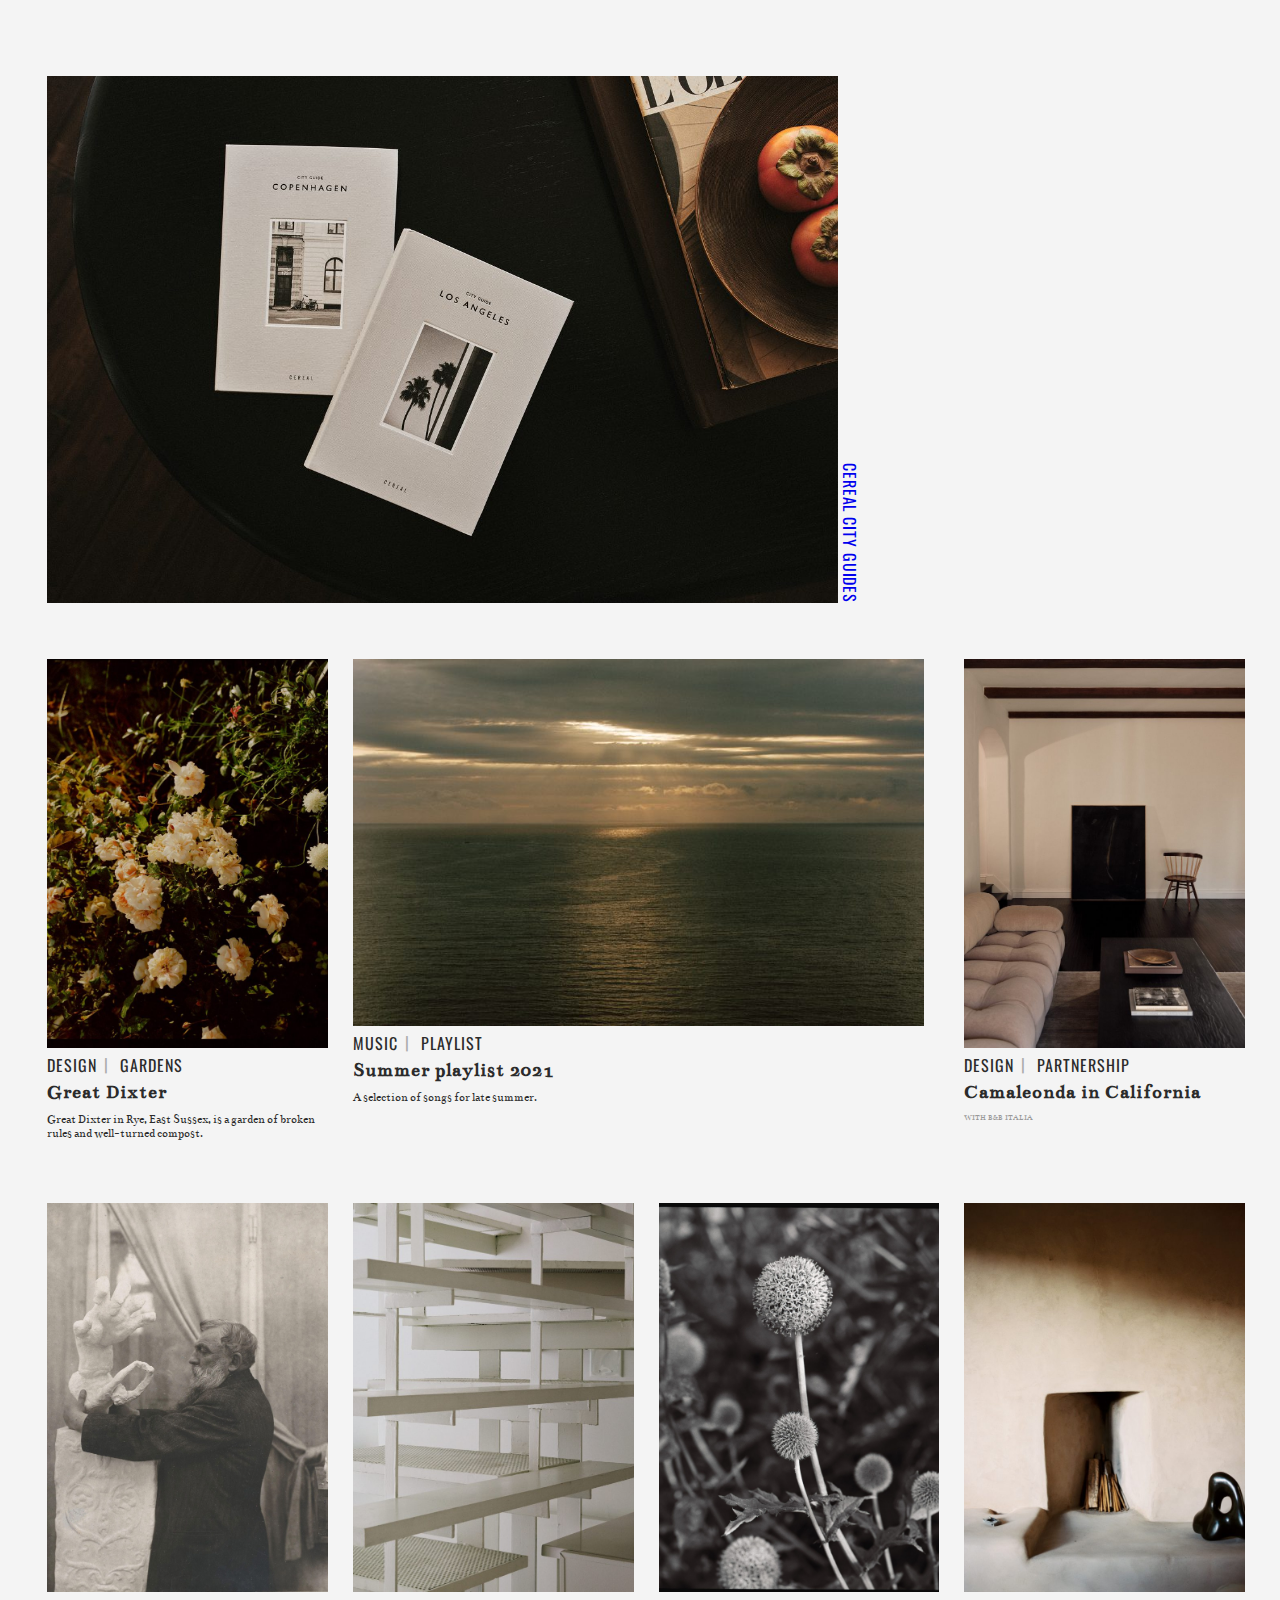
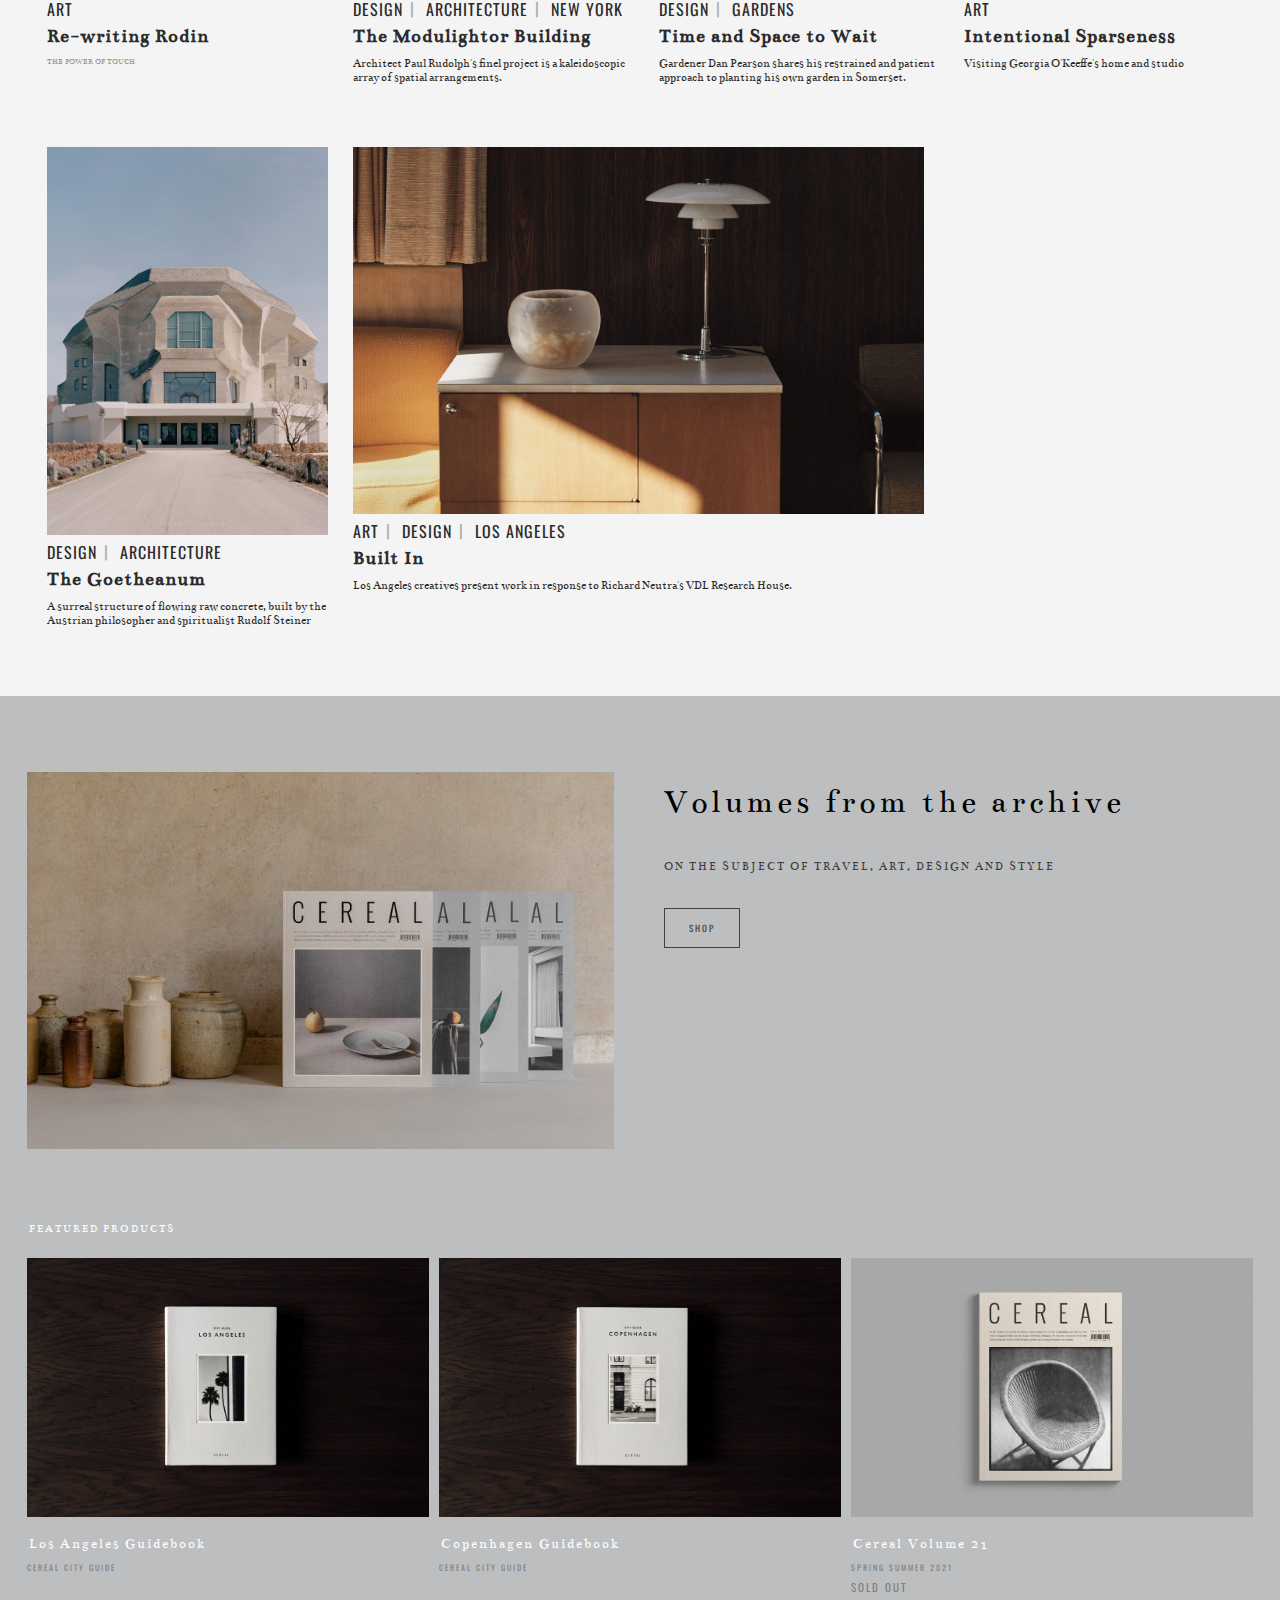
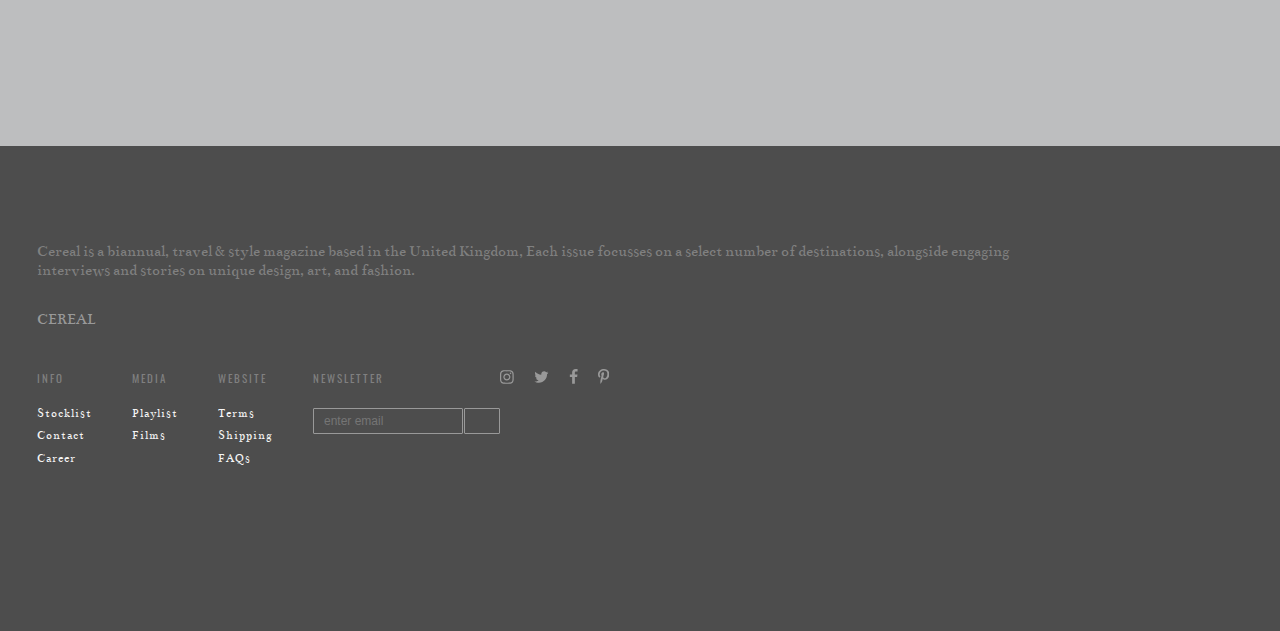
==== commit 7bb1ce54: "Add files via upload" ====
--- a/index.html
+++ b/index.html
@@ -2,346 +2,352 @@
 <html lang="en-GB">
 
 <head>
-	<meta charset="UTF-8">
-	<meta name="author" content="Jonna Visser">
-	<meta name="viewport" content="width=device-width, initial-scale=1">
-
-
-	<title>CEREAL</title>
-
-	<link href="./styles/style.css" rel="stylesheet">
-	<link rel="icon" type="image/svg+xml" href="images/favicon.svg">
-	<link rel="preconnect" href="https://fonts.googleapis.com">
-	<link rel="preconnect" href="https://fonts.gstatic.com" crossorigin>
-	<link href="https://fonts.googleapis.com/css2?family=Oswald:wght@200&family=Permanent+Marker&display=swap" rel="stylesheet">
-
-	<link rel="preconnect" href="https://fonts.googleapis.com">
-<link rel="preconnect" href="https://fonts.gstatic.com" crossorigin>
-<link href="https://fonts.googleapis.com/css2?family=Bentham&family=Oswald:wght@200&display=swap" rel="stylesheet">
+    <meta charset="UTF-8">
+    <meta name="author" content="Jonna Visser">
+    <meta name="viewport" content="width=device-width, initial-scale=1">
+
+
+    <title>CEREAL</title>
+
+    <link href="./styles/style.css" rel="stylesheet">
+    <link rel="icon" type="image/svg+xml" href="images/favicon.svg">
+    <link rel="preconnect" href="https://fonts.googleapis.com">
+    <link rel="preconnect" href="https://fonts.gstatic.com" crossorigin>
+    <link href="https://fonts.googleapis.com/css2?family=Oswald:wght@200&family=Permanent+Marker&display=swap" rel="stylesheet">
+
+    <link rel="preconnect" href="https://fonts.googleapis.com">
+    <link rel="preconnect" href="https://fonts.gstatic.com" crossorigin>
+    <link href="https://fonts.googleapis.com/css2?family=Bentham&family=Oswald:wght@200&display=swap" rel="stylesheet">
 </head>
+
 <body>
 
 
-	<header>
-			<h1>
-				<a href="index.html">CEREAL</a>
-			</h1>
-			<ul>
-				<li>
-					<a href="#my-acount">my acount</a>
-				</li>
-				<li>
-					<a href="#search">search</a>
-				</li>
-				<li>
-					<button >menu
-						<span></span>
-						<span></span>
-						<span></span>
-					</button> <!--met span voor evt kruisje-->
-				</li>
-			</ul>
-
-		<!--UITKLAPMENU-->
-		<section aria-label="full-menu" class="full-menu">
-			<!-- <button></button> -->
-			<ul>
-				<li>
-					<a href="./html/travel-pagina.html">travel</a>
-				</li>
-				<li>
-					<a href="#art">art</a>
-				</li>
-				<li>
-					<a href="#design">design</a>
-				</li>
-				<li>
-					<a href="#style">style</a>
-				</li>
-				<li>
-					<a href="#shop">city guides</a>
-				</li>
-				<li>
-					<a href="#shop">shop</a>
-				</li>
-			</ul>
-		</section> 
-	</header>
-
-
-
-	<main>
-		<!--EERSTE SECTION HOMEPAGE-->
-		<section>
-			<!--HOME MENU-->
-			<ul>
-				<li>
-					<a href="#shop">
-						<img src="./images/CIty-guides-homepage-1250x833.jpg" alt="City Guides Homepage">
-					</a>
-					<a href="#shop">CEREAL CITY GUIDES</a>
-				</li>
-			</ul>
-			<!--ARTIKELEN-->
-			<ul>
-				<li class="portrait">
-					<a href="#great-dixter">
-						<img src="images/GreatDixter-696x963.jpg" alt="Great Dixter">
-					</a>
-					<article>
-						<a href="#design">design</a>
-						<a href="#design/gardens">gardens</a>
-					</article>
-					<h2>
-						<a href="#great-dixter">Great Dixter</a>
-					</h2>
-					<p>Great Dixter in Rye, East Sussex, is a garden of broken rules and well-turned compost.</p>
-				</li>
-
-				<li class="portrait">
-					<a href="#camaleonda-in-california">
-						<img src="images/CamalcondaInCalifornia.jpg" alt="Camaleonda in California">
-					</a>
-					<article>
-						<a href="#design">design</a>
-						<a href="#design/partnership">partnership</a>
-					</article>
-					<h2>
-						<a href="#camaleonda-in-california">Camaleonda in California</a>
-					</h2>
-					<p>with b&b italia</p>
-				</li>
-
-				<li class="landscape">
-					<a href="#built-in">
-						<img src="images/BuiltIn-1455x935.jpg" alt="Built In">
-					</a>
-					<article>
-						<a href="#art">art</a>
-						<a href="#art/design">design</a>
-						<a href="./html/travel-pagina.html">los angeles</a>
-					</article>
-					<h2>
-						<a href="#built-in">Built In</a>
-					</h2>
-					<p>Los Angeles creatives present work in response to Richard Neutra's VDL Research House.</p>
-				</li>
-
-				<li class="portrait">
-					<a href="#re-writing-rodin">
-						<img src="images/Re-writingRodin-1392x1926.jpg" alt="Re-writing Rodin">
-					</a>
-					<article>
-						<a href="#art">art</a>
-					</article>
-					<h2>
-						<a href="#re-writing-rodin">Re-writing Rodin</a>
-					</h2>
-					<p>the power of touch</p>
-				</li>
-
-				<li class="portrait">
-					<a href="#the-modulightor-building">
-						<img src="images/TheModulightorBuilding-696x963.jpg" alt="The Modulightor Building">
-					</a>
-					<article>
-						<a href="#design">design</a>
-						<a href="#design/architecture">architecture</a>
-						<a href="./html/travel-pagina.html">new york</a>
-					</article>
-					<h2>
-						<a href="#the-modulightor-building">The Modulightor Building</a>
-					</h2>
-					<p>Architect Paul Rudolph's finel project is a kaleidoscopic array of spatial arrangements.</p>
-				</li>
-
-				<li class="portrait">
-					<a href="#time-and-space-to-wait">
-						<img src="images/TimeAndSpaceToWait-1392x1926.jpg" alt="Time and Space to Wait">
-					</a>
-					<article>
-						<a href="#design">design</a>
-						<a href="#design/gardens">gardens</a>
-					</article>
-					<h2>
-						<a href="#time-and-space-to-wait">Time and Space to Wait</a>
-					</h2>
-					<p>Gardener Dan Pearson shares his restrained and patient approach to planting his own garden in
-						Somerset.</p>
-				</li>
-
-				<li class="landscape">
-					<a href="#summer-playlist-2021">
-						<img src="images/SummerPlaylist2021-727x467.jpg" alt="Summer Playlist 2021">
-					</a>
-					<article>
-						<a href="#music">music</a>
-						<a href="#music/playlist">playlist</a>
-				</article>
-					<h2>
-						<a href="#summer-playlist-2021">Summer playlist 2021</a>
-					</h2>
-					<p>A selection of songs for late summer.</p>
-				</li>
-
-				<li class="portrait">
-					<a href="#intentional-sparseness">
-						<img src="images/IntentionalSparseness-696x963.jpg" alt="Intentional Sparseness">
-					</a>
-					<article>
-						<a href="#art">art</a>
-					</article>
-					<h2>
-						<a href="#intentional-sparseness">Intentional Sparseness</a>
-					</h2>
-					<p>Visiting Georgia O'Keeffe's home and studio</p>
-				</li>
-
-				<li class="portrait">
-					<a href="#the-goetheanum">
-						<img src="images/TheGotheanum-696x963.jpg" alt="The Goetheanum">
-					</a>
-					<article>
-						<a href="#design">design</a>
-						<a href="#design/architecture">architecture</a>
-					</article>
-					<h2>
-						<a href="#the-goetheanum">The Goetheanum</a>
-					</h2>
-					<p>A surreal structure of flowing raw concrete, built by the Austrian philosopher and spiritualist
-						Rudolf Steiner</p>
-				</li>
-			</ul>
-		</section>
-
-		<!--TWEEDE SECTION HOMEPAGE-->
-		<section>
-				<ul>
-					<li>
-						<h3>Volumes from the archive</h3>
-						<p>on the subject of travel, art, design and style</p>
-						<a href="#shop">shop</a>
-					</li>
-					<li>
-						<img src="./images/cereal-727x467.jpg" alt="Cereal">
-					</li>
-				</ul>
-
-				<!--PRODUCTEN-->
-				<h2>featured products</h2>
-				<ul>
-					<li>
-						<a href="#shop">
-							<img src="./images/LAGuidebook-1032x663.jpg" alt="Los Angeles Guidebook">
-							<h3>Los Angeles Guidebook</h3>
-							<p>cereal city guide</p>
-						</a>
-					</li>
-
-					<li>
-						<a href="#shop">
-							<img src="./images/CopenhagenGuidebook-1032x663.jpg" alt="Copenhagen Guidebook">
-							<h3>Copenhagen Guidebook</h3>
-							<p>CEREAL CITY GUIDE</p>
-						</a>
-					</li>
-
-					<li>
-						<a href="#shop">
-							<img src="./images/CerealVolume21-1032x663.jpg" alt="Cereal Volume 21">
-							<h3>Cereal Volume 21</h3>
-							<p>SPRING SUMMER 2021</p>
-							<span>sold out</span>	
-						</a>
-					</li>
-				</ul>
-		</section>
-	</main>
-
-	<footer>
-		<section>
-				<!--ABOUT TEKST-->
-				<article>
-					<p>Cereal is a biannual, travel & style magazine based in the United Kingdom, Each issue focusses on
-						a
-						select number of destinations, alongside engaging interviews and stories on unique
-						design, art, and fashion.
-					</p>
-					<a href="index.html">cereal</a>
-				</article>
-				<!--NAVIGATIE-->
-					<section>
-						<span>info</span>
-					<ul>
-						<li>
-							<a href="#stocklist">Stocklist</a>
-						</li>
-						<li>
-							<a href="#contact">Contact</a>
-						</li>
-						<li>
-							<a href="#career">Career</a>
-						</li>
-					</ul>
-				</section>
-				<section>
-					<span>media</span>
-					<ul>
-						<li>
-							<a href="#playlist">Playlist</a>
-						</li>
-						<li>
-							<a href="#films">Films</a>
-						</li>
-					</ul>
-				</section>
-				<section>
-					<span>website</span>
-					<ul>
-						<li>
-							<a href="#terms">Terms</a>
-						</li>
-						<li>
-							<a href="#shipping">Shipping</a>
-						</li>
-						<li>
-							<a href="#FAQs">FAQs</a>
-						</li>
-					</ul>
-				</section>
-				<!--FORM-->
-				<section>
-					<span>newsletter</span>
-					<form action="#">
-						<input type="email" value="" name="EMAIL" class="email" id="mce-EMAIL-footer" placeholder="enter email" required="">
-						<input type="submit" value="Subscribe" name="subscribe" id="mc-embedded-subscribe-footer" class="button" src="images/arrow-right.svg">
-					</form>
-				</section>
-				<section aria-label="footer-social" class="footer-social">
-					<a class="text-visually-hidden" href="https://instagram.com/cerealmag" target="_blank" rel="noopener">CEREAL instagram
-					<svg xmlns="http://www.w3.org/2000/svg" width="14" height="16">
-						<path fill="#999" d="M9.143 8c0-1.259-1.027-2.286-2.286-2.286S4.571 6.741 4.571 8s1.027 2.286 2.286 2.286S9.143 9.259 9.143 8zm1.232 0c0 1.946-1.571 3.518-3.518 3.518S3.339 9.947 3.339 8 4.91 4.482 6.857 4.482 10.375 6.053 10.375 8zm.964-3.661c0 .455-.366.821-.821.821s-.821-.366-.821-.821.366-.821.821-.821.821.366.821.821zM6.857 2.375c-1 0-3.143-.08-4.045.277-.313.125-.545.277-.786.518s-.393.473-.518.786c-.357.902-.277 3.045-.277 4.045s-.08 3.143.277 4.045c.125.313.277.545.518.786s.473.393.786.518c.902.357 3.045.277 4.045.277s3.143.08 4.045-.277c.313-.125.545-.277.786-.518s.393-.473.518-.786c.357-.902.277-3.045.277-4.045s.08-3.143-.277-4.045c-.125-.313-.277-.545-.518-.786s-.473-.393-.786-.518c-.902-.357-3.045-.277-4.045-.277zM13.714 8c0 .946.009 1.884-.045 2.83-.054 1.098-.304 2.071-1.107 2.875s-1.777 1.054-2.875 1.107c-.946.054-1.884.045-2.83.045s-1.884.009-2.83-.045c-1.098-.054-2.071-.304-2.875-1.107S.098 11.928.045 10.83C-.009 9.884 0 8.946 0 8s-.009-1.884.045-2.83c.054-1.098.304-2.071 1.107-2.875s1.777-1.054 2.875-1.107c.946-.054 1.884-.045 2.83-.045s1.884-.009 2.83.045c1.098.054 2.071.304 2.875 1.107s1.054 1.777 1.107 2.875c.054.946.045 1.884.045 2.83z"></path>
-					</svg>
-					</a>
-					<a class="text-visually-hidden" href="https://www.twitter.com/cerealmag" target="_blank" rel="noopener">CEREAL Twitter
-					<svg xmlns="http://www.w3.org/2000/svg" width="15" height="16">
-						<path fill="#999" d="M14.464 3.643c-.393.571-.884 1.08-1.446 1.491.009.125.009.25.009.375 0 3.813-2.902 8.205-8.205 8.205-1.634 0-3.152-.473-4.429-1.295.232.027.455.036.696.036 1.348 0 2.589-.455 3.58-1.232-1.268-.027-2.33-.857-2.696-2 .179.027.357.045.545.045.259 0 .518-.036.759-.098C1.956 8.902.964 7.741.964 6.34v-.036c.384.214.83.348 1.304.366C1.491 6.152.982 5.268.982 4.268c0-.536.143-1.027.393-1.455 1.42 1.75 3.554 2.893 5.946 3.018-.045-.214-.071-.438-.071-.661 0-1.589 1.286-2.884 2.884-2.884.83 0 1.58.348 2.107.911.652-.125 1.277-.366 1.83-.696-.214.67-.67 1.232-1.268 1.589.58-.063 1.143-.223 1.661-.446z"></path>
-					  </svg>
-					</a>
-					<a class="text-visually-hidden" href="https://www.facebook.com/cerealmag" target="_blank" rel="noopener">CEREAL Facebook
-					<svg xmlns="http://www.w3.org/2000/svg" width="9" height="16">
-						<path fill="#999" d="M8.563.107v2.357H7.161c-1.098 0-1.304.527-1.304 1.286v1.688h2.616l-.348 2.643H5.857v6.777H3.125V8.081H.848V5.438h2.277V3.492c0-2.259 1.384-3.491 3.402-3.491.964 0 1.795.071 2.036.107z"></path>
-					  </svg>
-					</a>
-					<a class="text-visually-hidden" href="https://uk.pinterest.com/cerealmag/" target="_blank" rel="noopener">CEREAL instagram
-					<svg xmlns="http://www.w3.org/2000/svg" width="11" height="16">
-						<path fill="#999" d="M0 5.33C0 2.035 3.018 0 6.071 0c2.804 0 5.357 1.929 5.357 4.884 0 2.777-1.42 5.857-4.58 5.857-.75 0-1.696-.375-2.063-1.071-.679 2.688-.625 3.089-2.125 5.143l-.125.045-.08-.089c-.054-.563-.134-1.116-.134-1.679 0-1.821.839-4.455 1.25-6.223-.223-.455-.286-1.009-.286-1.509 0-.902.625-2.045 1.643-2.045.75 0 1.152.571 1.152 1.277 0 1.161-.786 2.25-.786 3.375 0 .768.634 1.304 1.375 1.304 2.054 0 2.688-2.964 2.688-4.545 0-2.116-1.5-3.268-3.527-3.268-2.357 0-4.179 1.696-4.179 4.089 0 1.152.705 1.741.705 2.018 0 .232-.17 1.054-.464 1.054-.045 0-.107-.018-.152-.027C.463 8.206-.001 6.501-.001 5.331z"></path>
-					  </svg>
-					</a>
-				</section>
-		</section>
-	</footer>
-	<script src="./scripts/script.js"></script>
+    <header>
+        <h1>
+            <a href="index.html">CEREAL</a>
+        </h1>
+        <ul>
+            <li>
+                <a href="#my-acount">my acount</a>
+            </li>
+            <li>
+                <a href="#search">search</a>
+            </li>
+            <li>
+                <button>menu</button>
+            </li>
+        </ul>
+
+        <!--UITKLAPMENU-->
+        <section aria-label="full-menu" class="full-menu">
+            <ul>
+                <li>
+                    <a href="./html/travel-pagina.html">travel</a>
+                </li>
+                <li>
+                    <a href="#art">art</a>
+                </li>
+                <li>
+                    <a href="#design">design</a>
+                </li>
+                <li>
+                    <a href="#style">style</a>
+                </li>
+                <li>
+                    <a href="#shop">city guides</a>
+                </li>
+                <li>
+                    <a href="#">shop</a>
+                </li>
+            </ul>
+        </section>
+    </header>
+
+    <main>
+        <!--EERSTE SECTION HOMEPAGE-->
+        <section>
+            <!--HOME MENU-->
+            <ul>
+                <li>
+                    <a href="#shop">
+                        <img src="./images/index/CIty-guides-homepage-1250x833.jpg" alt="City Guides Homepage">
+                        <span href="#shop">CEREAL CITY GUIDES</span>
+                    </a>
+                </li>
+            </ul>
+            <!--ARTIKELEN-->
+            <ul>
+                <li class="portrait">
+                    <a href="#great-dixter">
+                        <img src="./images/index/GreatDixter-696x963.jpg" alt="Great Dixter">
+                    </a>
+                    <article>
+                        <a href="#design">design</a>
+                        <a href="#design/gardens">gardens</a>
+                    </article>
+                    <h2>
+                        <a href="#great-dixter">Great Dixter</a>
+                    </h2>
+                    <p>Great Dixter in Rye, East Sussex, is a garden of broken rules and well-turned compost.</p>
+                </li>
+
+                <li class="landscape">
+                    <a href="#summer-playlist-2021">
+                        <img src="./images/index/SummerPlaylist2021-727x467.jpg" alt="Summer Playlist 2021">
+                    </a>
+                    <article>
+                        <a href="#music">music</a>
+                        <a href="#music/playlist">playlist</a>
+                    </article>
+                    <h2>
+                        <a href="#summer-playlist-2021">Summer playlist 2021</a>
+                    </h2>
+                    <p>A selection of songs for late summer.</p>
+                </li>
+
+                <li class="portrait">
+                    <a href="#camaleonda-in-california">
+                        <img src="./images/index/CamaleondaInCalifornia-696x963.jpg" alt="Camaleonda in California">
+                    </a>
+                    <article>
+                        <a href="#design">design</a>
+                        <a href="#design/partnership">partnership</a>
+                    </article>
+                    <h2>
+                        <a href="#camaleonda-in-california">Camaleonda in California</a>
+                    </h2>
+                    <p>with b&b italia</p>
+                </li>
+
+                <li class="portrait">
+                    <a href="#re-writing-rodin">
+                        <img src="./images/index/Re-writingRodin-1392x1926.jpg" alt="Re-writing Rodin">
+                    </a>
+                    <article>
+                        <a href="#art">art</a>
+                    </article>
+                    <h2>
+                        <a href="#re-writing-rodin">Re-writing Rodin</a>
+                    </h2>
+                    <p>the power of touch</p>
+                </li>
+
+                <li class="portrait">
+                    <a href="#the-modulightor-building">
+                        <img src="./images/index/TheModulightorBuilding-696x963.jpg" alt="The Modulightor Building">
+                    </a>
+                    <article>
+                        <a href="#design">design</a>
+                        <a href="#design/architecture">architecture</a>
+                        <a href="./html/travel-pagina.html">new york</a>
+                    </article>
+                    <h2>
+                        <a href="#the-modulightor-building">The Modulightor Building</a>
+                    </h2>
+                    <p>Architect Paul Rudolph's finel project is a kaleidoscopic array of spatial arrangements.</p>
+                </li>
+
+                <li class="portrait">
+                    <a href="#time-and-space-to-wait">
+                        <img src="./images/index/TimeAndSpaceToWait-1392x1926.jpg" alt="Time and Space to Wait">
+                    </a>
+                    <article>
+                        <a href="#design">design</a>
+                        <a href="#design/gardens">gardens</a>
+                    </article>
+                    <h2>
+                        <a href="#time-and-space-to-wait">Time and Space to Wait</a>
+                    </h2>
+                    <p>Gardener Dan Pearson shares his restrained and patient approach to planting his own garden in
+                        Somerset.</p>
+                </li>
+
+                <li class="portrait">
+                    <a href="#intentional-sparseness">
+                        <img src="./images/index/IntentionalSparseness-696x963.jpg" alt="Intentional Sparseness">
+                    </a>
+                    <article>
+                        <a href="#art">art</a>
+                    </article>
+                    <h2>
+                        <a href="#intentional-sparseness">Intentional Sparseness</a>
+                    </h2>
+                    <p>Visiting Georgia O'Keeffe's home and studio</p>
+                </li>
+
+                <li class="portrait">
+                    <a href="#the-goetheanum">
+                        <img src="./images/index/TheGotheanum-696x963.jpg" alt="The Goetheanum">
+                    </a>
+                    <article>
+                        <a href="#design">design</a>
+                        <a href="#design/architecture">architecture</a>
+                    </article>
+                    <h2>
+                        <a href="#the-goetheanum">The Goetheanum</a>
+                    </h2>
+                    <p>A surreal structure of flowing raw concrete, built by the Austrian philosopher and spiritualist
+                        Rudolf Steiner</p>
+                </li>
+
+                <li class="landscape">
+                    <a href="#built-in">
+                        <img src="./images/index/BuiltIn-1455x935.jpg" alt="Built In">
+                    </a>
+                    <article>
+                        <a href="#art">art</a>
+                        <a href="#art/design">design</a>
+                        <a href="./html/travel-pagina.html">los angeles</a>
+                    </article>
+                    <h2>
+                        <a href="#built-in">Built In</a>
+                    </h2>
+                    <p>Los Angeles creatives present work in response to Richard Neutra's VDL Research House.</p>
+                </li>
+            </ul>
+        </section>
+
+        <!--TWEEDE SECTION HOMEPAGE-->
+        <section>
+            <ul>
+                <li>
+                    <h3>Volumes from the archive</h3>
+                    <p>on the subject of travel, art, design and style</p>
+                    <a href="#shop">shop</a>
+                </li>
+                <li>
+                    <img src="./images/index/cereal-727x467.jpg" alt="Cereal">
+                </li>
+            </ul>
+
+            <!--PRODUCTEN-->
+            <h2>featured products</h2>
+            <ul>
+                <li>
+                    <a href="#shop">
+                        <img src="./images/index/LAGuidebook-1032x663.jpg" alt="Los Angeles Guidebook">
+                        <h3>Los Angeles Guidebook</h3>
+                        <p>cereal city guide</p>
+                    </a>
+                </li>
+
+                <li>
+                    <a href="#shop">
+                        <img src="./images/index/CopenhagenGuidebook-1032x663.jpg" alt="Copenhagen Guidebook">
+                        <h3>Copenhagen Guidebook</h3>
+                        <p>CEREAL CITY GUIDE</p>
+                    </a>
+                </li>
+
+                <li>
+                    <a href="#shop">
+                        <img src="./images/index/CerealVolume21-1032x663.jpg" alt="Cereal Volume 21">
+                        <h3>Cereal Volume 21</h3>
+                        <p>SPRING SUMMER 2021</p>
+                        <span>sold out</span>
+                    </a>
+                </li>
+            </ul>
+        </section>
+    </main>
+
+    <footer>
+        <section>
+            <!--ABOUT TEKST-->
+            <article>
+                <p>Cereal is a biannual, travel & style magazine based in the United Kingdom, Each issue focusses on
+                    a
+                    select number of destinations, alongside engaging interviews and stories on unique
+                    design, art, and fashion.
+                </p>
+                <a href="index.html">cereal</a>
+            </article>
+            <!--NAVIGATIE-->
+            <section>
+                <span>info</span>
+                <ul>
+                    <li>
+                        <a href="#stocklist">Stocklist</a>
+                    </li>
+                    <li>
+                        <a href="#contact">Contact</a>
+                    </li>
+                    <li>
+                        <a href="#career">Career</a>
+                    </li>
+                </ul>
+            </section>
+            <section>
+                <span>media</span>
+                <ul>
+                    <li>
+                        <a href="#playlist">Playlist</a>
+                    </li>
+                    <li>
+                        <a href="#films">Films</a>
+                    </li>
+                </ul>
+            </section>
+            <section>
+                <span>website</span>
+                <ul>
+                    <li>
+                        <a href="#terms">Terms</a>
+                    </li>
+                    <li>
+                        <a href="#shipping">Shipping</a>
+                    </li>
+                    <li>
+                        <a href="#FAQs">FAQs</a>
+                    </li>
+                </ul>
+            </section>
+            <!--FORM-->
+            <section>
+                <span>newsletter</span>
+                <form action="#">
+                    <input type="email" value="" name="EMAIL" class="email" id="mce-EMAIL-footer" placeholder="enter email" required="">
+                    <input type="submit" value="Subscribe" name="subscribe" id="mc-embedded-subscribe-footer">
+                </form>
+            </section>
+            <section aria-label="footer-social" class="footer-social">
+                <a class="text-visually-hidden" href="https://instagram.com/cerealmag" target="_blank"
+                    rel="noopener">CEREAL instagram
+                    <svg xmlns="http://www.w3.org/2000/svg" width="14" height="16">
+                        <path fill="#999"
+                            d="M9.143 8c0-1.259-1.027-2.286-2.286-2.286S4.571 6.741 4.571 8s1.027 2.286 2.286 2.286S9.143 9.259 9.143 8zm1.232 0c0 1.946-1.571 3.518-3.518 3.518S3.339 9.947 3.339 8 4.91 4.482 6.857 4.482 10.375 6.053 10.375 8zm.964-3.661c0 .455-.366.821-.821.821s-.821-.366-.821-.821.366-.821.821-.821.821.366.821.821zM6.857 2.375c-1 0-3.143-.08-4.045.277-.313.125-.545.277-.786.518s-.393.473-.518.786c-.357.902-.277 3.045-.277 4.045s-.08 3.143.277 4.045c.125.313.277.545.518.786s.473.393.786.518c.902.357 3.045.277 4.045.277s3.143.08 4.045-.277c.313-.125.545-.277.786-.518s.393-.473.518-.786c.357-.902.277-3.045.277-4.045s.08-3.143-.277-4.045c-.125-.313-.277-.545-.518-.786s-.473-.393-.786-.518c-.902-.357-3.045-.277-4.045-.277zM13.714 8c0 .946.009 1.884-.045 2.83-.054 1.098-.304 2.071-1.107 2.875s-1.777 1.054-2.875 1.107c-.946.054-1.884.045-2.83.045s-1.884.009-2.83-.045c-1.098-.054-2.071-.304-2.875-1.107S.098 11.928.045 10.83C-.009 9.884 0 8.946 0 8s-.009-1.884.045-2.83c.054-1.098.304-2.071 1.107-2.875s1.777-1.054 2.875-1.107c.946-.054 1.884-.045 2.83-.045s1.884-.009 2.83.045c1.098.054 2.071.304 2.875 1.107s1.054 1.777 1.107 2.875c.054.946.045 1.884.045 2.83z">
+                        </path>
+                    </svg>
+                </a>
+                <a class="text-visually-hidden" href="https://www.twitter.com/cerealmag" target="_blank"
+                    rel="noopener">CEREAL Twitter
+                    <svg xmlns="http://www.w3.org/2000/svg" width="15" height="16">
+                        <path fill="#999"
+                            d="M14.464 3.643c-.393.571-.884 1.08-1.446 1.491.009.125.009.25.009.375 0 3.813-2.902 8.205-8.205 8.205-1.634 0-3.152-.473-4.429-1.295.232.027.455.036.696.036 1.348 0 2.589-.455 3.58-1.232-1.268-.027-2.33-.857-2.696-2 .179.027.357.045.545.045.259 0 .518-.036.759-.098C1.956 8.902.964 7.741.964 6.34v-.036c.384.214.83.348 1.304.366C1.491 6.152.982 5.268.982 4.268c0-.536.143-1.027.393-1.455 1.42 1.75 3.554 2.893 5.946 3.018-.045-.214-.071-.438-.071-.661 0-1.589 1.286-2.884 2.884-2.884.83 0 1.58.348 2.107.911.652-.125 1.277-.366 1.83-.696-.214.67-.67 1.232-1.268 1.589.58-.063 1.143-.223 1.661-.446z">
+                        </path>
+                    </svg>
+                </a>
+                <a class="text-visually-hidden" href="https://www.facebook.com/cerealmag" target="_blank"
+                    rel="noopener">CEREAL Facebook
+                    <svg xmlns="http://www.w3.org/2000/svg" width="9" height="16">
+                        <path fill="#999"
+                            d="M8.563.107v2.357H7.161c-1.098 0-1.304.527-1.304 1.286v1.688h2.616l-.348 2.643H5.857v6.777H3.125V8.081H.848V5.438h2.277V3.492c0-2.259 1.384-3.491 3.402-3.491.964 0 1.795.071 2.036.107z">
+                        </path>
+                    </svg>
+                </a>
+                <a class="text-visually-hidden" href="https://uk.pinterest.com/cerealmag/" target="_blank"
+                    rel="noopener">CEREAL instagram
+                    <svg xmlns="http://www.w3.org/2000/svg" width="11" height="16">
+                        <path fill="#999"
+                            d="M0 5.33C0 2.035 3.018 0 6.071 0c2.804 0 5.357 1.929 5.357 4.884 0 2.777-1.42 5.857-4.58 5.857-.75 0-1.696-.375-2.063-1.071-.679 2.688-.625 3.089-2.125 5.143l-.125.045-.08-.089c-.054-.563-.134-1.116-.134-1.679 0-1.821.839-4.455 1.25-6.223-.223-.455-.286-1.009-.286-1.509 0-.902.625-2.045 1.643-2.045.75 0 1.152.571 1.152 1.277 0 1.161-.786 2.25-.786 3.375 0 .768.634 1.304 1.375 1.304 2.054 0 2.688-2.964 2.688-4.545 0-2.116-1.5-3.268-3.527-3.268-2.357 0-4.179 1.696-4.179 4.089 0 1.152.705 1.741.705 2.018 0 .232-.17 1.054-.464 1.054-.045 0-.107-.018-.152-.027C.463 8.206-.001 6.501-.001 5.331z">
+                        </path>
+                    </svg>
+                </a>
+            </section>
+        </section>
+    </footer>
+    <script src="./scripts/script.js"></script>
 </body>
 
 </html>--- a/styles/style.css
+++ b/styles/style.css
@@ -1,7 +1,4 @@
 /* CSS Document */
-/* html {
-  box-sizing:border-box;   */
-/* } */
 *, *::after, *::before {
   box-sizing:border-box; 
 }
@@ -14,123 +11,35 @@
   --full-menu-color:#858687;
 }
 
-/****************************************************FONTS****************************************************/
-@media (min-width:38em) { .landscape, .portrait { padding:3vw; } }
-@media (min-width:57em) { .landscape, .portrait { padding:2.5vw; } }
-
-main > section:first-of-type ul{
-    /* jouw code hier */
-    display:grid;
-    grid-template-columns:1fr 1fr 1fr;
-    grid-template-columns: repeat( auto-fit, minmax(16em, 1fr) );
-    gap:1em;
-    grid-auto-flow: dense;
-  }
-
-  .landscape:first-child {
-    /* jouw code hier */
-    grid-column-start:1;
-    grid-column-end:-1;
-  }
-
-  .landscape {
-    /* jouw code hier */
-    
-    /* nb. niet nodig voor de eerste 3 sommetjes */
-    grid-column:span 2;
-    /* background-color:lightpink; */
-  
-  }
-  
-  .portrait {
-    /* jouw code hier */
-    grid-row:span 2;
-    /* background-color:lightblue; */
-    /* nb. niet nodig voor de eerste 3 sommetjes */
-  
-  }
 /******************************************************ALGEMEEN************************************************/
-/***zorgt ervoor dat verborgen tekst bij een icoon verdwijnt***/
- .text-visually-hidden { 
+/***ZORGT ERVOOR DAT VERBORGEN TEKST BIJ EEN ICOON VERDWIJNT***/
+.text-visually-hidden { 
   font-size: 0;
   line-height: 0;
   color: transparent; 
 }
 
-/***Gehele body style***/
-  body{
-  padding-top: 60px; /*zorgt ervoor dat de eerste foto onder de header begint*/ 
-  /* overflow: auto; een scroll bar wordt toegevoegd als een element niet helemaal zichtbaar kan zijn */
+/***GEHELE BODY STYLE***/
+body {
+  /*zorgt ervoor dat de eerste foto onder de header begint*/ 
+  padding-top: 60px;
+
   background: var(--background-color);
   margin: 0;
-  /* display: block; */
-}
-
-/* body, button, input, select, textarea {
-  color:var(--background-color-2); 
-  font-size: 1em; 
-  line-height: 1.5s;
-} */
-
-/***Verwijderd bulletpoints voor li***/
+}
+
+/***VERWIJDERD BULLETPOINTS VOOR LI***/
 li {
-  /* list-style-position: initial; */
-  /* list-style-image: initial; */
   list-style-type: none; 
-  /* display: list-item; */
-}
-
-/***Style a***/
-a{
-  text-decoration: none; /*verwijderd underline tekst*/
-  /* background-color: transparent; */
-  /* color:var(--color-grey-text); */
-}
-
-/* section {
-  display: block;
-} */
-
-/* ul {
-  display: block;
-  margin-block-start: 1em;
-  margin-block-end: 1em;
-  margin-inline-start: 0px;
-  margin-inline-end: 0px;
-  padding-inline-start: 40px;
-
-  list-style-position: initial;
-  list-style-image: initial;
-  list-style-type: disc;
-
-} */
-/* h2{
-  display: block; zorgt voor goede positie
-  font-size: 1.5em;
-  margin-block-start: 0.83em;
-  margin-block-end: 0.83em;
-  margin-inline-start: 0;
-  margin-inline-end: 0;
-} */
-
-
-
-/* p {
-  margin-bottom: 1.5em;
-
-  display: block;
-  margin-block-start: 1em;
-  margin-block-end: 1em;
-  margin-inline-start: 0px;
-  margin-inline-end: 0px;
-} */
-
-
-/* div {
-  display: block;
-} */
+}
+
+/***STYLE A***/
+a {
+  /*verwijderd underline tekst*/
+  text-decoration: none; 
+}
+
 /********************************************************HEADER************************************************/
-
 header {
   display: flex;
   justify-content: space-between;
@@ -144,17 +53,14 @@
   padding: 10px 54px 10px 27px;
 }
 
-
+  /***JUISTE WITRUIMTE BIJ LOGO***/
 header > h1, 
-header > ul {
-  /*juiste witruimte bij logo*/  
+header > ul {  
   margin:0; 
 }
 
-  
-
-  /***LOGO***/
-header h1 a{
+/***LOGO***/
+header h1 a {
   /*maakt logo*/
   background-image: url(https://readcereal.com/wp-content/themes/cereal/img/logo.svg);
   background-position: center;
@@ -165,21 +71,15 @@
   height: 50px;
   width: 120px;
 
-
   /*haalt tekst achter logo weg*/
   text-indent: -999999px; 
   display: inline-block;
-
-
-    /* position: relative; */
 }
 
 /***BLOK ICONEN RECHTS)***/
 header > ul {
-  /**FLEXBOX**/
   display: flex;
   gap: 0.5em;
-
 }
 
 /***STYLE ICONEN***/
@@ -193,14 +93,6 @@
 
   /*haalt tekst achter iconen weg*/
   text-indent:-999999px;
-
-  /*maakt hamburgemenu button zichtbaar in full-menu*/
-
-
-
-  /* height: 50px; */
-  /* outline: none; */
-  /* text-align: left; */
 }
 
 /***BUTTON HAMBURGERMENU***/
@@ -209,7 +101,6 @@
   z-index: 10;
   position: absolute;
 
-  
   background-color: transparent;
 }
 
@@ -229,19 +120,16 @@
   border: none;
   background-size: 17px;
   background-image: url(https://readcereal.com/wp-content/themes/cereal/img/mMenu.svg);
-
-   /* zorg ervoor dat tekst weggaat en alleen icon zichtbaar is */
-}
-
-/***UITKLAPMENU***/
-header section {
-  /*laat uitklapmenu zien bij actie*/  
+}
+
+/********************************************UITKLAPMENU*****************************************************/
+/***LAAT UITKLAPMENU ZIEN BIJ ACTIE***/ 
+header section { 
   transform: translateX(100%);
 }
 
-/***ACTIE UITKLAPMENU***/
-.geopendMenu {
-  /*laat uitklapmenu zien bij actie*/  
+/***LAAT UITKLAPMENU ZIEN BIJ ACTIE***/
+.geopendMenu { 
   transform: translateX(0%);
 }
 
@@ -260,30 +148,13 @@
 
   z-index: 5;
   overflow: scroll;
-  display: flex;
-  flex-direction: column;
-  /* align-items: flex-end; */
 }
 
 /***STYLE UL FULL-MENU***/
 .full-menu > ul {
-/*goede positie tekst*/
+  /*goede positie tekst*/
   margin-top: 50px;
-
-
-  /* width: 100%; */
-  /* margin-right: 0%; */
-  /* margin-bottom: 30px; */
-  /* padding: 0 38px 0 38px; */
-  /* max-width: 1832px; */ 
-}
-
-/***STYLE LI FULL-MENU***/
-/* .full-menu > ul li {
-  color:gray;
-  list-style:none;
-
-} */
+}
 
 /***STYLE A FULL-MENU***/
 .full-menu > ul li a {
@@ -300,10 +171,6 @@
 
   /*font*/
   font-family: 'Bentham', serif;
-
-
-  /* text-decoration: none; */
-  /* border-bottom: 1px solid transparent; */
 }
 
 /***FOCUS STATE TEKST FULL-MENU***/
@@ -329,32 +196,21 @@
   text-decoration-thickness: 2px;
   text-underline-offset: 2px;
 }
+
 /*****************************************************MAIN***********************************************/
-
 main {
 padding:0;
 display: block;
 }
 
-
-
 /*******************EERSTE SECTION********************/
-
 /***WITRUIMTE EERSTE SECTION HOMEPAGE***/
 main > section:first-of-type {
   /*PADDING*/
   padding:0 20px 0 20px;
-
-
-  /*MARGIN*/
-  /* margin-top: 0px;
-  margin-right: auto;
-  margin-bottom: 0px;
-  margin-left: auto; */
-  /* max-width: 1832px; */
-}
-
-/**HOME MENU**/
+}
+
+/**********************HOME MENU*********************/
 main > section:first-of-type ul:nth-of-type(1) {
   /*zorgt ervoor dat de tekst goed staat*/
   text-align: right;
@@ -363,11 +219,6 @@
   /*zorgt ervoor dat de afbeelding goed staat*/
   margin-right: -3.2%;
   padding: 0;
-
-
-  /* display: flex;
-  flex-wrap: wrap;
-  justify-content: space-between; */
 }
 
 /*HOME MENU LI*/
@@ -375,145 +226,45 @@
   /*witruimte*/
   margin-right: 4.5%;
   margin-bottom: 40px;
-
-
-  /* flex-grow: 1; */
-  /* max-width: 100%; */
-  /* width: 95.5%; */
-  /* list-style: none; */
+}
+
+/***HOME MENU A***/
+main > section:first-of-type ul:nth-of-type(1) li:nth-of-type(1) a:nth-of-type(1) {
+  /*witruimte*/
+  padding-bottom: 5px;
+
+  /*font*/
+  font-family: 'Oswald', sans-serif;
+  text-transform: uppercase;
+  letter-spacing: 0.9px;
+  font-size: 16px;
 }
 
 /***HOME MENU IMG***/
 main > section:first-of-type ul:nth-of-type(1) li:nth-of-type(1) a:nth-of-type(1) img {
   max-width: 100%; 
   display:block;
-  /* width: 100%; */
-  /* filter: brightness(100%); */
-}
-
-/***HOME MENU TEKST***/
-main > section:first-of-type ul:nth-of-type(1) li:nth-of-type(1) a:nth-of-type(2) {
+}
+
+
+/***********************ARTIKELEN*******************/
+main > section:first-of-type ul:nth-of-type(2) {
   /*witruimte*/
-  margin: 5px 0px 5px 0px;
-  display: block;
-  bottom:-30px;
-  width: calc(100% - 10px);
-  padding-bottom: 5px;
-  padding-top: 5px;
-
-  /*font*/
-  font-family: 'Oswald', sans-serif;
-  text-transform: uppercase;
-  letter-spacing: 0.9px;
-  font-size: 16px;
-
-
-  /* writing-mode: horizontal-tb; */
-  /* right: auto; */
-  /* position: absolute; */
-  /* font-weight: 400; */
-}
-
-/***ARTIKELEN***/
-/* @media (max-width: 500px) {
-main > section:first-of-type {
-  padding:0 20px 0 20px;
-  }
-}
-
-@media (max-width: 600px) {
-  main > section:first-of-type ul:nth-of-type(2) {
-    margin-top: 50px;
-    }
-  }
-
-@media (max-width: 600px) {
-  main > section:first-of-type ul:nth-of-type(1) li:nth-of-type(1) {
-  margin-bottom: 0px;
-  }
-}
-
-@media (min-width: 950px) {
-  main > section:first-of-type ul:nth-of-type(1) li:nth-of-type(1) {
-  width: 100%;
-  max-width: 100%;
-  margin-bottom: 50px;
-  display: block;
-  }
-}
-
-@media (max-width: 950px) {
-  main > section:first-of-type ul:nth-of-type(1) li:nth-of-type(1),
-  ul:nth-of-type(2) li:nth-of-type(3), li:nth-of-type(7) {
-  margin-bottom: 0;
-  width: 63.16%;
-  flex-grow: 2;
-  }
-}
-
-@media (max-width: 500px) {
-  main > section:first-of-type ul:nth-of-type(1) li:nth-of-type(1),
-  ul:nth-of-type(2) li:nth-of-type(3), li:nth-of-type(7) {
-    width: 95.5%;
-    margin-right: 4.5%;
-    margin-bottom: 40px;
-    flex-grow: 2;
-  }
-}
-
-@media (min-width: 500px) {
-  main > section:first-of-type ul:nth-of-type(1) li:nth-of-type(1),
-  ul:nth-of-type(2) li:nth-of-type(3), li:nth-of-type(7) {
-    display:grid;
-  }
-}
-
-@media (max-width: 500px) {
-  main > section:first-of-type .portrait {
-    width: 95.5%;
-    margin-right: 4.5%;
-    margin-bottom: 40px;
-    flex-grow: 1;
-    max-width: 100%;
-}
-  }
-
-  @media (max-width: 950px) {
-    main > section:first-of-type li.portrait {
-      width: 29.3%;
-      max-width: 100%;
-  }
-    }
-
-@media (max-width: 767px) {
-  main > section:first-of-type .portrait {
-    width: 44.5%;
-    margin-right: 4.5%;
-    flex-grow: 1;
-  }
-    } */
-
-  @media screen and (max-width:500px) {
-    main > section:first-of-type ul:nth-of-type(2) {
-      /*witruimte*/
-        padding: 0;
-        margin: 0 -3.2% 0 0;
-      
-      
-        /* opacity: 1; */
-        /*FLEXBOX*/
-        display:flex;
-        flex-wrap: wrap;
-        justify-content: space-between;
-      }
-  }
-
-  main > section:first-of-type ul:nth-of-type(2) {
-    /*witruimte*/
-      padding: 0;
-      margin: 0 -3.2% 0 0;
-  }
-
+  padding: 0;
+}
+
+/***ARTIKELEN LI***/
+main > section:first-of-type ul:nth-of-type(2) li {
+  /*witruimte*/
+  margin-bottom: 40px;
+  max-width: 100%;  
+}
+
+/***ARTIKELEN IMAGES***/
+main > section:first-of-type ul:nth-of-type(2) li  img {
+  max-width: 95%;
+  display:block;
+}
 
 /***LINKS ONDER AFBEELDINGEN*/
 main > section:first-of-type article {
@@ -521,7 +272,7 @@
 }
 
 /***LINKS ONDER AFBEELDINGEN*/
-main > section:first-of-type article a{
+main > section:first-of-type article a {
   /*kleur*/
   color:var(--color-black-text);
 
@@ -531,14 +282,7 @@
   font-size: 16px;
   text-transform: uppercase;
   letter-spacing: 1px;
-
-
-    /* font-weight: 400; */
-}
-
-/* main > section:first-of-type article a:first-of-type {
-  display: inline-block;
-} */
+}
 
 /***STREEPJE TUSSEN DE LINKS***/
 main > section:first-of-type article a::after {
@@ -557,37 +301,6 @@
   margin-left: 0;
 }
 
-
-/***ARTIKELEN LI***/
-main > section:first-of-type ul:nth-of-type(2) li {
-  /*witruimte*/
-  margin-right: 4.5%;
-  margin-bottom: 40px;
-
-
-  flex-grow: 1;
-  max-width: 100%;  
-  width: 95.5%;
-}
-
-/* .portrait {
-  flex-basis:10em;
-  flex-grow:1;
-}
-
-.landscape {
-  flex: basis 10em;
-  flex-grow:1;
-} */
-
-/***ARTIKELEN IMAGES***/
-main > section:first-of-type ul:nth-of-type(2) li  img {
-  max-width: 100%;
-
-
-  display:block;
-}
-
 /***ARTIKELEN H2***/
 main > section:first-of-type ul:nth-of-type(2) li h2 {
   /*witruimte*/
@@ -598,9 +311,6 @@
   font-family: 'Bentham', serif;
   letter-spacing: 1px;
   font-size: 20px;
-
-  /* color: var(--color-black-text); */
-  /* text-size-adjust: 100%; */
 }
 
 
@@ -622,10 +332,10 @@
   color: var(--color-black-text);
 }
 
-/**********UITZONDERINGEN ARTIKELEN***************/
-
-/**ARTIKEL 2 CAMALEONDA IN CALIFORNIA P**/
-main > section:first-of-type ul:nth-of-type(2) li:nth-of-type(2) p {
+/****************UITZONDERINGEN ARTIKELEN***************/
+
+/**ARTIKEL 3 CAMALEONDA IN CALIFORNIA P**/
+main > section:first-of-type ul:nth-of-type(2) li:nth-of-type(3) p {
   /*font*/
   font-family: 'Bentham', serif;
   font-size: 8px;
@@ -633,19 +343,10 @@
 
   /*kleur*/
   color:var(--color-grey-text);
-
-
-  /* line-height: 1.9; */
-  /* margin-top: 10px; */
-  /* margin-bottom: 0; */
-  display: block;
-
 }
 
 /**ARTIKEL 4 RE-WRITINGRODIN P**/
-
 main > section:first-of-type ul:nth-of-type(2) li:nth-of-type(4) p {
-  /* max-width: calc(100% - 10px); */
   /*font*/
   font-family: 'Bentham', serif;
   text-transform: uppercase;
@@ -653,29 +354,11 @@
 
   /*kleur*/
   color:var(--color-grey-text);
-
-
-  /* opacity: 1; */
-  /* line-height: 1.9; */
-  /* margin-top: 10px;
-  /* margin-bottom: 0* */
-  display: block; 
-}
-
-
-/*******************TWEEDE SECTION********************/
-/***AFBEELDINGEN TWEEDE SECTION***/
-Main > section:last-child img {
-  max-width: 100%;
-
-
-  /* border:0; */
-  /* opacity: 1; */
-    /* height: auto; */
-}
-
+}
+
+/*********************TWEEDE SECTION***********************/
 /***ACHTERGRONDKLEUR EN WITRUIMTE TWEEDE SECTION***/
-main > section:last-child{
+main > section:last-child {
   /*achtergrondkleur*/
   background-color:rgb(189,190,191);
 
@@ -688,73 +371,6 @@
 main > section:last-child ul {
   margin-bottom: 50px;
   padding-left:0;
-
-  /* display: flex; */
-  /* justify-content: center; */
-  /* flex-wrap: wrap; */
-  /* text-align: left; */
-}
-
-/***H3 TWEEDE SECTION***/
-main > section:last-child ul:nth-of-type(1) h3 {
-  /*positie*/
-  margin-top: 10px;
-  max-width: 500px;
-
-  /*font*/
-  font-family: 'Bentham', serif;
-  letter-spacing: 4px;
-  font-weight: 400;
-  font-size: 34px;
-
-
-  display: block;
-  /* margin-block-start: 1em;
-  margin-block-end: 1em;
-  margin-inline-start: 0px;
-  margin-inline-end: 0px; */
-}
-
-/***P TWEEDE SECTION***/
-main > section:last-child ul:nth-of-type(1) p {
-  /* padding-left: 0; */
-
-  /*font*/
-  font-family: 'Bentham', serif;
-  font-size: 12px;
-  text-transform: uppercase;
-  letter-spacing: 2px;
-
-  /*kleur*/
-  color:var(--background-color-2);
-
-  /*positie*/
-  margin: 0 0 40px 0;
-  line-height: 1.7;
-  padding: 0 20px 0 0;
-
-  /*regellengte*/
-  max-width:90%;
-
-  /* display: block; */
-}
-
-/***A TWEEDE SECTION***/
-main > section:last-child ul:nth-of-type(1) a {
-  /*uiterlijk button shop*/
-  border: 1px solid var(--background-color-2); 
-  padding: 12px 24px 12px 24px;
-
-  /*kleur*/
-  color: var(--background-color-2);
-
-  /*font*/
-  font-family: 'Oswald', sans-serif;
-  font-weight: 400;
-  text-decoration: none;
-  text-transform: uppercase;
-  letter-spacing: 2px;
-  font-size: 9px;
 }
 
 /***LI TWEEDE SECTION***/
@@ -765,6 +381,64 @@
   margin-bottom: 40px;
 }
 
+/***H3 TWEEDE SECTION***/
+main > section:last-child ul:nth-of-type(1) h3 {
+  /*positie*/
+  margin-top: 10px;
+  max-width: 500px;
+
+  /*font*/
+  font-family: 'Bentham', serif;
+  letter-spacing: 4px;
+  font-weight: 400;
+  font-size: 34px;
+
+  display: block;
+}
+
+/***P TWEEDE SECTION***/
+main > section:last-child ul:nth-of-type(1) p {
+  /*font*/
+  font-family: 'Bentham', serif;
+  font-size: 12px;
+  text-transform: uppercase;
+  letter-spacing: 2px;
+
+  /*kleur*/
+  color:var(--background-color-2);
+
+  /*positie*/
+  margin: 0 0 40px 0;
+  line-height: 1.7;
+  padding: 0 20px 0 0;
+
+  /*regellengte*/
+  max-width:90%;
+}
+
+/***A TWEEDE SECTION***/
+main > section:last-child ul:nth-of-type(1) a {
+  /*uiterlijk button shop*/
+  border: 1px solid var(--background-color-2); 
+  padding: 12px 24px 12px 24px;
+
+  /*kleur*/
+  color: var(--background-color-2);
+
+  /*font*/
+  font-family: 'Oswald', sans-serif;
+  font-weight: 400;
+  text-decoration: none;
+  text-transform: uppercase;
+  letter-spacing: 2px;
+  font-size: 9px;
+}
+
+/***AFBEELDINGEN TWEEDE SECTION***/
+Main > section:last-child img {
+  max-width: 100%;
+}
+
 /***H2 PRODUCTEN***/
 main > section:last-of-type h2 {
   /*font*/
@@ -781,29 +455,11 @@
 
   /*kleur*/
   color:#fff;
-
-
-  /* display: inline-block; */
-}
-
-/***UL PRODUCTEN***/
-/* main > section:last-of-type ul:nth-of-type(2) {
-  padding: 0;
-  margin: 0;
-
-
-
-  list-style: none;
-  clear: both;
-} */
+}
 
 /***LI PRODUCTEN***/
 main > section:last-of-type ul:nth-of-type(2) li {
-  /* float:none; */
   margin: 0 0 40px 0;
-  /* padding: 0; */
-  /* position: relative; */
-  /* width: 100%; */
 }
 
 /***A PRODUCTEN***/
@@ -819,14 +475,10 @@
 
   /*positie*/
   margin-top: 5px;
- 
-
-
-  /* display: block; */
 }
 
 /***IMG PRODUCTEN***/
-main > section:last-of-type ul:nth-of-type(2) img{
+main > section:last-of-type ul:nth-of-type(2) img {
 width:100%;
 }
 
@@ -848,9 +500,6 @@
 
   /*kleur*/
   color:#fff;
-
-
-  /* display: inline-block; */
 }
 
 /***P PRODUCTEN***/
@@ -879,16 +528,10 @@
 
   /*kleur*/
   color:gray;
-
-
-  /* display: block; */
-    /* margin:0; */
 } 
 
-
-
 /*********************************************************FOOTER******************************************************/
-footer{
+footer {
   background-color: var(--footer-color);
   color:gray;
 }
@@ -898,12 +541,6 @@
   padding: 80px 37px 100px 37px;
   display: flex;
   flex-wrap: wrap;
-
-
-  /* width: 100%; */
-  /* font-size: 14px; */
-  /* max-width: 1833px; */
-  /* margin: 0 auto 0 auto; */
 }
 
 /***POSITIE ABOUT TEKST***/
@@ -918,11 +555,6 @@
   font-family: 'Bentham', serif;
   /*positie*/
   margin-bottom: 30px;
-
-
-/* margin-top: 0; */
-/* max-width: calc(100% - 10px); */
-/* line-height: 20px; */
 }
 
 /***A ABOUT TEKST***/
@@ -937,24 +569,16 @@
 
   /*kleur*/
   color: var(--color-grey-text);
-
-  /* vertical-align: -1px; */
-  /* overflow: hidden; */
 }
 
 /***SPAN NAVIGATIE***/
-footer > section:nth-of-type(1) span{
+footer > section:nth-of-type(1) span {
   /*font*/
   font-family: 'Oswald', sans-serif;
   text-transform: uppercase;
   letter-spacing: 2px;
   font-weight: 400;
   font-size: 11px;
-
-
-  /* margin-top: 20px; */
-  /* display: block; */
-  /* margin-bottom: 15px; */
 }
 
 /***UL NAVIGATIE***/
@@ -977,19 +601,7 @@
 
   /*kleur*/
   color: #f5f5f5;
-
-  /* outline: none; */
-}
-
-/***FORM***/
-/* footer > section:nth-of-type(5) {
-  width: 100%;
-  text-align: left; 
-} */
-
-/* footer > section:nth-of-type(5) form {
-  white-space: nowrap;
-} */
+}
 
 /***INPUT FORM***/
 input {
@@ -1011,50 +623,31 @@
   width: 36px;
   margin-left:-3px;
 
+  /*arrow*/
+  background-image: url(https://readcereal.com/wp-content/themes/cereal/img/arrowRight.svg);
+  background-repeat: no-repeat;
+  background-position: center;
+  background-size: 14px 14px;
+
   /*verwijderd tekst subscribe*/
   text-indent: -99999px;
-
-
-  /* display: inline; */
-  /* height: 30px; */
-  /* background: 0 0; */
-  /* text-shadow:none; */
-  /* border-radius: 0; */
-  /* font-size:16px; */
-  /* background-image: */
-  /* background-repeat: no-repeat; */
-  /* background-size: 12px 12px 12px 12px; */
-  /* background-position: center center; */
-  /* vertical-align: -1px; */
-}
-
-/* footer > section:nth-of-type(6){
-  display:flex;
-  justify-content: flex-start;
-} */
+}
 
 /***SOCIAL ICONEN***/
 .footer-social a{
 margin-right: 20px;
 }
-
-
-
-
 
 /*********************************************************TWEEDE PAGINA MAIN******************************************************/
 /***WITRUIMTE GEHELE MAIN***/
 .travelpagina {
   padding:0 20px 0 20px;
 }
+
 /***TRAVELPAGINA MAIN UL***/
 .travelpagina > ul {
   padding: 0;
   margin: 0 -3.2% 0 0; 
-
-  display:flex;
-  flex-wrap: wrap;
-  justify-content: space-between;
 }
 
 /***TRAVELPAGINA MAIN LI***/
@@ -1067,8 +660,6 @@
 /***TRAVELPAGINA MAIN IMAGES***/
 .travelpagina > ul li img {
   max-width: 100%;
-
-
   display:block;
 }
 
@@ -1089,8 +680,9 @@
   text-transform: uppercase;
   letter-spacing: 1px;
 }
-  /***STREEPJE TUSSEN DE LINKS***/
-  .travelpagina > ul li article a::after {
+
+/***STREEPJE TUSSEN DE LINKS***/
+.travelpagina > ul li article a::after {
   content:"|";
   margin-left: 7px;
   margin-right: 7px;
@@ -1116,9 +708,6 @@
   font-family: 'Bentham', serif;
   letter-spacing: 1px;
   font-size: 20px;
-
-  /* color: var(--color-black-text); */
-  /* text-size-adjust: 100%; */
 }
 
 /***TRAVELPAGINA MAIN H2-A***/
@@ -1137,4 +726,118 @@
 
   /*kleur*/
   color: var(--color-black-text);
-}+}
+
+/****************UITZONDERINGEN MAIN***************/
+/***LI 3 KEPLER TRACK - WITRUIMTE H2 EN AFBEELDING**/
+.travelpagina > ul li:nth-of-type(3) h2 {
+  padding-top: 35px;
+}
+
+/***LI 7 LIFE IN VALPARAISO - WITRUIMTE H2 EN AFBEELDING**/
+.travelpagina > ul li:nth-of-type(7) h2 {
+  padding-top: 35px;
+}
+
+/****************************************************RESPONSIVE****************************************************/
+/***GRID***/
+@media screen and (min-width:480px) {
+  main > section:first-of-type ul, .travelpagina > ul, main > section:last-of-type ul:nth-of-type(2) {
+    display:grid;
+    grid-template-columns:100px 100px 100px;
+    grid-template-columns: repeat( auto-fit, minmax(254px, 1fr) );
+    grid-gap:10px;
+    grid-auto-flow: dense;  
+  }
+
+  main > section:first-of-type ul{
+    padding: 0 0 0 27px !important;
+  }
+}
+
+/***TABLET***/
+@media screen and (min-width:480px) and (max-width:767px) {
+  .landscape {
+    grid-column:span 2;
+  }
+
+  .portrait:nth-of-type(9) {
+    grid-column:span 2;
+  }
+
+  .portrait:nth-of-type(8) {
+    grid-column: span 2;
+  }
+}
+
+/***DESKTOP KLEIN***/
+@media screen and (min-width:768px) and (max-width:1129px) {
+  .landscape {
+    grid-column:span 2;
+  }
+  
+  .landscape:nth-of-type(9) {
+    grid-column:span 3;
+  }
+
+  /*main tweede section - afbeelding recht en tekst links*/
+  main > section:last-of-type ul:nth-of-type(1) {
+    display: flex;
+    justify-content: center;
+    flex-direction:row-reverse; 
+    margin-bottom: 30px; 
+  }
+
+  /*main tweede section - witruimte tussen afbeelding en tekst*/
+  main > section:last-of-type ul:nth-of-type(1) li:nth-of-type(1) {
+    padding-left: 50px;
+    padding-right: 50px;
+  }
+}
+
+/***DESKTOP GROOT***/
+@media screen and (min-width:1130px) {
+  .landscape {
+    grid-column:span 2;
+  }
+
+  .portrait:nth-of-type(9) {
+    grid-column:span 1;
+  }
+
+  /*verticale tekst home menu*/
+  main> section:first-of-type ul:nth-of-type(1) li:nth-of-type(1) span:nth-of-type(1) {
+    writing-mode: vertical-lr;
+    position: absolute;
+    bottom:0;
+    margin-bottom: 40px;
+  }
+
+  /*positie home menu tekst en afbeelding*/
+  main> section:first-of-type ul:nth-of-type(1) li:nth-of-type(1) {
+    width: 63.16%;
+  }
+
+  /*main tweede section - afbeelding recht en tekst links*/
+  main > section:last-of-type ul:nth-of-type(1) {
+    display: flex;
+    justify-content: center;
+    flex-direction:row-reverse; 
+    margin-bottom: 30px; 
+  }
+
+  /*main tweede section - witruimte tussen afbeelding en tekst*/
+  main > section:last-of-type ul:nth-of-type(1) li:nth-of-type(1) {
+    padding-left: 50px;
+    padding-right: 50px;
+  }
+
+  /* .full-menu {
+    transform: none;
+    background-color:transparent!important;
+    }
+    
+    .full-menu ul li a{
+    color: black!important;
+    } */
+}
